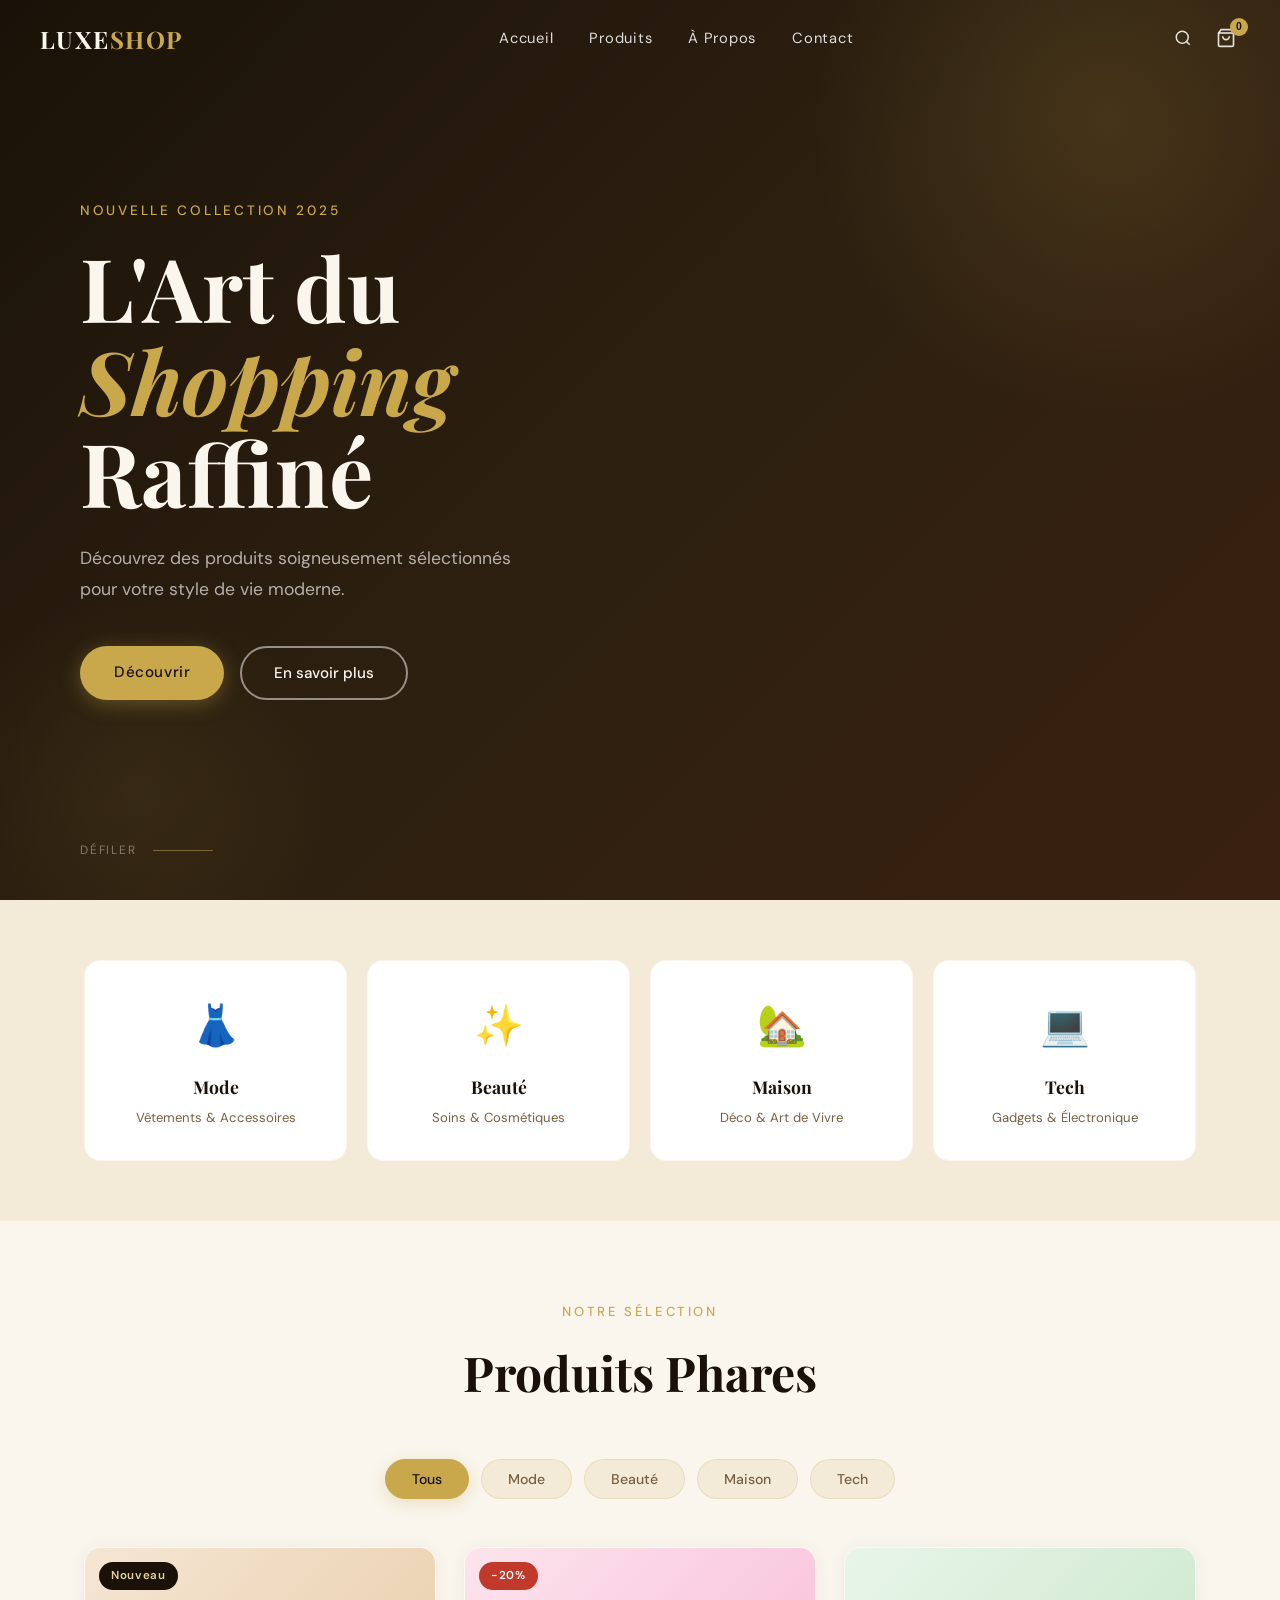
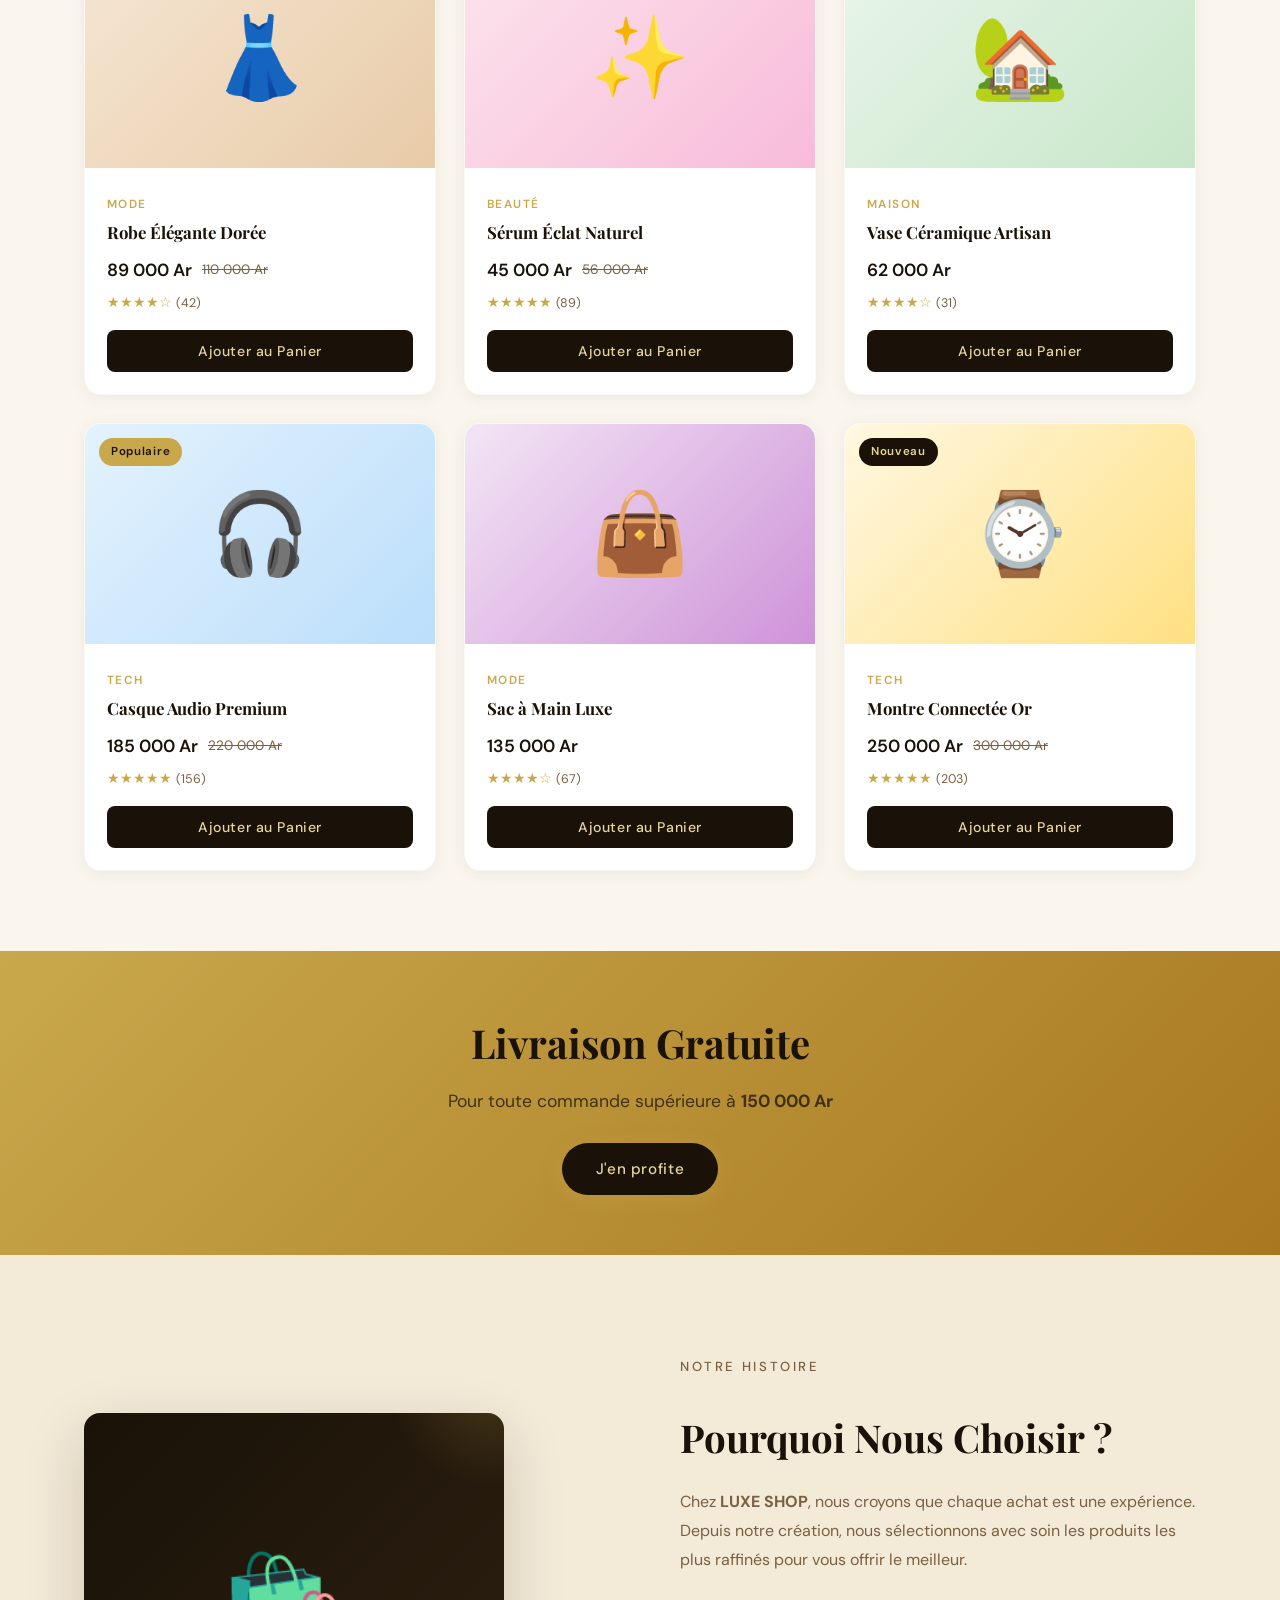
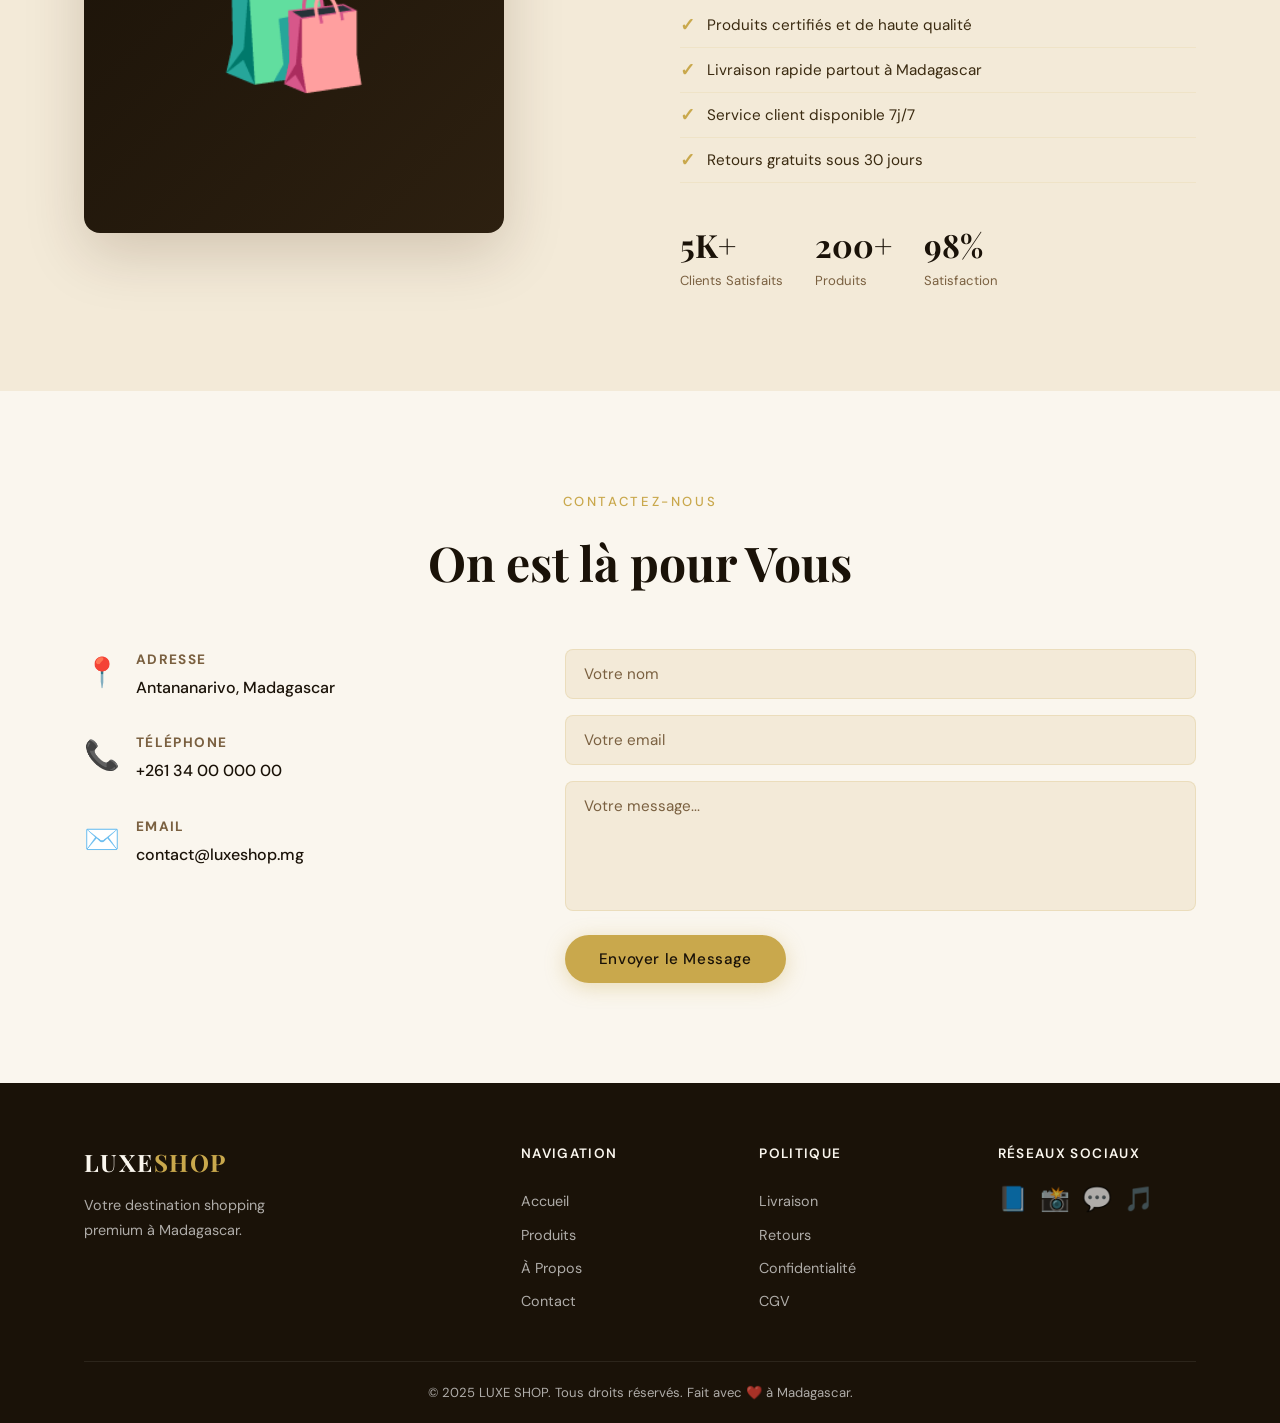
==== index.html @ cdff9675 "tsiky" ====
<!DOCTYPE html>
<html lang="fr">
<head>
  <meta charset="UTF-8" />
  <meta name="viewport" content="width=device-width, initial-scale=1.0" />
  <title>LUXE SHOP — Boutique en Ligne</title>
  <link rel="stylesheet" href="style.css" />
  <link rel="preconnect" href="https://fonts.googleapis.com" />
  <link href="https://fonts.googleapis.com/css2?family=Playfair+Display:ital,wght@0,400;0,700;1,400&family=DM+Sans:wght@300;400;500&display=swap" rel="stylesheet" />
</head>
<body>

  <!-- ===== NAVBAR ===== -->
  <header class="navbar" id="navbar">
    <div class="nav-logo">LUXE<span>SHOP</span></div>
    <nav class="nav-links">
      <a href="#accueil">Accueil</a>
      <a href="#produits">Produits</a>
      <a href="#apropos">À Propos</a>
      <a href="#contact">Contact</a>
    </nav>
    <div class="nav-actions">
      <button class="btn-search" id="searchBtn" aria-label="Recherche">
        <svg width="18" height="18" viewBox="0 0 24 24" fill="none" stroke="currentColor" stroke-width="2"><circle cx="11" cy="11" r="8"/><line x1="21" y1="21" x2="16.65" y2="16.65"/></svg>
      </button>
      <button class="btn-cart" id="cartBtn" aria-label="Panier">
        <svg width="20" height="20" viewBox="0 0 24 24" fill="none" stroke="currentColor" stroke-width="2"><path d="M6 2L3 6v14a2 2 0 002 2h14a2 2 0 002-2V6l-3-4z"/><line x1="3" y1="6" x2="21" y2="6"/><path d="M16 10a4 4 0 01-8 0"/></svg>
        <span class="cart-count" id="cartCount">0</span>
      </button>
      <button class="hamburger" id="hamburger" aria-label="Menu">
        <span></span><span></span><span></span>
      </button>
    </div>
  </header>

  <!-- Mobile Menu -->
  <div class="mobile-menu" id="mobileMenu">
    <a href="#accueil">Accueil</a>
    <a href="#produits">Produits</a>
    <a href="#apropos">À Propos</a>
    <a href="#contact">Contact</a>
  </div>

  <!-- Search Bar -->
  <div class="search-bar" id="searchBar">
    <input type="text" id="searchInput" placeholder="Rechercher un produit..." />
    <button id="searchClose">✕</button>
  </div>

  <!-- ===== HERO ===== -->
  <section class="hero" id="accueil">
    <div class="hero-bg"></div>
    <div class="hero-content">
      <p class="hero-tag">Nouvelle Collection 2025</p>
      <h1 class="hero-title">L'Art du<br/><em>Shopping</em> Raffiné</h1>
      <p class="hero-sub">Découvrez des produits soigneusement sélectionnés pour votre style de vie moderne.</p>
      <div class="hero-btns">
        <a href="#produits" class="btn-primary">Découvrir</a>
        <a href="#apropos" class="btn-ghost">En savoir plus</a>
      </div>
    </div>
    <div class="hero-scroll">
      <span>Défiler</span>
      <div class="scroll-line"></div>
    </div>
  </section>

  <!-- ===== CATEGORIES ===== -->
  <section class="categories">
    <div class="container">
      <div class="cat-grid">
        <div class="cat-card" data-filter="mode">
          <div class="cat-icon">👗</div>
          <h3>Mode</h3>
          <p>Vêtements & Accessoires</p>
        </div>
        <div class="cat-card" data-filter="beaute">
          <div class="cat-icon">✨</div>
          <h3>Beauté</h3>
          <p>Soins & Cosmétiques</p>
        </div>
        <div class="cat-card" data-filter="maison">
          <div class="cat-icon">🏡</div>
          <h3>Maison</h3>
          <p>Déco & Art de Vivre</p>
        </div>
        <div class="cat-card" data-filter="tech">
          <div class="cat-icon">💻</div>
          <h3>Tech</h3>
          <p>Gadgets & Électronique</p>
        </div>
      </div>
    </div>
  </section>

  <!-- ===== PRODUITS ===== -->
  <section class="produits" id="produits">
    <div class="container">
      <div class="section-header">
        <p class="section-tag">Notre Sélection</p>
        <h2>Produits Phares</h2>
      </div>

      <!-- Filtres -->
      <div class="filtres">
        <button class="filtre-btn active" data-filtre="tous">Tous</button>
        <button class="filtre-btn" data-filtre="mode">Mode</button>
        <button class="filtre-btn" data-filtre="beaute">Beauté</button>
        <button class="filtre-btn" data-filtre="maison">Maison</button>
        <button class="filtre-btn" data-filtre="tech">Tech</button>
      </div>

      <!-- Grille produits -->
      <div class="produits-grid" id="produitsGrid">

        <!-- Produit 1 -->
        <div class="produit-card" data-categorie="mode">
          <div class="produit-img" style="background: linear-gradient(135deg,#f5e6d3,#e8cba8)">
            <span class="produit-emoji">👗</span>
            <span class="badge">Nouveau</span>
            <div class="produit-overlay">
              <button class="btn-detail" data-id="1">Voir détails</button>
            </div>
          </div>
          <div class="produit-info">
            <span class="produit-cat">Mode</span>
            <h3>Robe Élégante Dorée</h3>
            <div class="produit-prix">
              <span class="prix-actuel">89 000 Ar</span>
              <span class="prix-ancien">110 000 Ar</span>
            </div>
            <div class="produit-stars">★★★★☆ <span>(42)</span></div>
            <button class="btn-panier" data-id="1" data-nom="Robe Élégante Dorée" data-prix="89000">Ajouter au Panier</button>
          </div>
        </div>

        <!-- Produit 2 -->
        <div class="produit-card" data-categorie="beaute">
          <div class="produit-img" style="background: linear-gradient(135deg,#fce4ec,#f8bbd9)">
            <span class="produit-emoji">✨</span>
            <span class="badge badge-promo">-20%</span>
            <div class="produit-overlay">
              <button class="btn-detail" data-id="2">Voir détails</button>
            </div>
          </div>
          <div class="produit-info">
            <span class="produit-cat">Beauté</span>
            <h3>Sérum Éclat Naturel</h3>
            <div class="produit-prix">
              <span class="prix-actuel">45 000 Ar</span>
              <span class="prix-ancien">56 000 Ar</span>
            </div>
            <div class="produit-stars">★★★★★ <span>(89)</span></div>
            <button class="btn-panier" data-id="2" data-nom="Sérum Éclat Naturel" data-prix="45000">Ajouter au Panier</button>
          </div>
        </div>

        <!-- Produit 3 -->
        <div class="produit-card" data-categorie="maison">
          <div class="produit-img" style="background: linear-gradient(135deg,#e8f5e9,#c8e6c9)">
            <span class="produit-emoji">🏡</span>
            <div class="produit-overlay">
              <button class="btn-detail" data-id="3">Voir détails</button>
            </div>
          </div>
          <div class="produit-info">
            <span class="produit-cat">Maison</span>
            <h3>Vase Céramique Artisan</h3>
            <div class="produit-prix">
              <span class="prix-actuel">62 000 Ar</span>
            </div>
            <div class="produit-stars">★★★★☆ <span>(31)</span></div>
            <button class="btn-panier" data-id="3" data-nom="Vase Céramique Artisan" data-prix="62000">Ajouter au Panier</button>
          </div>
        </div>

        <!-- Produit 4 -->
        <div class="produit-card" data-categorie="tech">
          <div class="produit-img" style="background: linear-gradient(135deg,#e3f2fd,#bbdefb)">
            <span class="produit-emoji">🎧</span>
            <span class="badge badge-hot">Populaire</span>
            <div class="produit-overlay">
              <button class="btn-detail" data-id="4">Voir détails</button>
            </div>
          </div>
          <div class="produit-info">
            <span class="produit-cat">Tech</span>
            <h3>Casque Audio Premium</h3>
            <div class="produit-prix">
              <span class="prix-actuel">185 000 Ar</span>
              <span class="prix-ancien">220 000 Ar</span>
            </div>
            <div class="produit-stars">★★★★★ <span>(156)</span></div>
            <button class="btn-panier" data-id="4" data-nom="Casque Audio Premium" data-prix="185000">Ajouter au Panier</button>
          </div>
        </div>

        <!-- Produit 5 -->
        <div class="produit-card" data-categorie="mode">
          <div class="produit-img" style="background: linear-gradient(135deg,#f3e5f5,#ce93d8)">
            <span class="produit-emoji">👜</span>
            <div class="produit-overlay">
              <button class="btn-detail" data-id="5">Voir détails</button>
            </div>
          </div>
          <div class="produit-info">
            <span class="produit-cat">Mode</span>
            <h3>Sac à Main Luxe</h3>
            <div class="produit-prix">
              <span class="prix-actuel">135 000 Ar</span>
            </div>
            <div class="produit-stars">★★★★☆ <span>(67)</span></div>
            <button class="btn-panier" data-id="5" data-nom="Sac à Main Luxe" data-prix="135000">Ajouter au Panier</button>
          </div>
        </div>

        <!-- Produit 6 -->
        <div class="produit-card" data-categorie="tech">
          <div class="produit-img" style="background: linear-gradient(135deg,#fff8e1,#ffe082)">
            <span class="produit-emoji">⌚</span>
            <span class="badge">Nouveau</span>
            <div class="produit-overlay">
              <button class="btn-detail" data-id="6">Voir détails</button>
            </div>
          </div>
          <div class="produit-info">
            <span class="produit-cat">Tech</span>
            <h3>Montre Connectée Or</h3>
            <div class="produit-prix">
              <span class="prix-actuel">250 000 Ar</span>
              <span class="prix-ancien">300 000 Ar</span>
            </div>
            <div class="produit-stars">★★★★★ <span>(203)</span></div>
            <button class="btn-panier" data-id="6" data-nom="Montre Connectée Or" data-prix="250000">Ajouter au Panier</button>
          </div>
        </div>

      </div>
    </div>
  </section>

  <!-- ===== PROMO BANNER ===== -->
  <section class="promo-banner">
    <div class="container">
      <div class="promo-content">
        <h2>Livraison Gratuite</h2>
        <p>Pour toute commande supérieure à <strong>150 000 Ar</strong></p>
        <a href="#produits" class="btn-primary">J'en profite</a>
      </div>
    </div>
  </section>

  <!-- ===== À PROPOS ===== -->
  <section class="apropos" id="apropos">
    <div class="container">
      <div class="apropos-grid">
        <div class="apropos-visuel">
          <div class="apropos-img-block">
            <span>🛍️</span>
          </div>
        </div>
        <div class="apropos-texte">
          <p class="section-tag">Notre Histoire</p>
          <h2>Pourquoi Nous Choisir ?</h2>
          <p>Chez <strong>LUXE SHOP</strong>, nous croyons que chaque achat est une expérience. Depuis notre création, nous sélectionnons avec soin les produits les plus raffinés pour vous offrir le meilleur.</p>
          <ul class="apropos-list">
            <li><span>✓</span> Produits certifiés et de haute qualité</li>
            <li><span>✓</span> Livraison rapide partout à Madagascar</li>
            <li><span>✓</span> Service client disponible 7j/7</li>
            <li><span>✓</span> Retours gratuits sous 30 jours</li>
          </ul>
          <div class="apropos-stats">
            <div class="stat"><strong>5K+</strong><span>Clients Satisfaits</span></div>
            <div class="stat"><strong>200+</strong><span>Produits</span></div>
            <div class="stat"><strong>98%</strong><span>Satisfaction</span></div>
          </div>
        </div>
      </div>
    </div>
  </section>

  <!-- ===== CONTACT ===== -->
  <section class="contact" id="contact">
    <div class="container">
      <div class="section-header">
        <p class="section-tag">Contactez-nous</p>
        <h2>On est là pour Vous</h2>
      </div>
      <div class="contact-grid">
        <div class="contact-infos">
          <div class="contact-item">
            <span>📍</span>
            <div>
              <h4>Adresse</h4>
              <p>Antananarivo, Madagascar</p>
            </div>
          </div>
          <div class="contact-item">
            <span>📞</span>
            <div>
              <h4>Téléphone</h4>
              <p>+261 34 00 000 00</p>
            </div>
          </div>
          <div class="contact-item">
            <span>✉️</span>
            <div>
              <h4>Email</h4>
              <p>contact@luxeshop.mg</p>
            </div>
          </div>
        </div>
        <form class="contact-form" id="contactForm">
          <div class="form-group">
            <input type="text" id="nomInput" placeholder="Votre nom" required />
          </div>
          <div class="form-group">
            <input type="email" id="emailInput" placeholder="Votre email" required />
          </div>
          <div class="form-group">
            <textarea id="msgInput" placeholder="Votre message..." rows="5" required></textarea>
          </div>
          <button type="submit" class="btn-primary">Envoyer le Message</button>
          <p class="form-success" id="formSuccess">✓ Message envoyé avec succès !</p>
        </form>
      </div>
    </div>
  </section>

  <!-- ===== FOOTER ===== -->
  <footer class="footer">
    <div class="container">
      <div class="footer-top">
        <div class="footer-brand">
          <div class="nav-logo">LUXE<span>SHOP</span></div>
          <p>Votre destination shopping premium à Madagascar.</p>
        </div>
        <div class="footer-links">
          <h4>Navigation</h4>
          <a href="#accueil">Accueil</a>
          <a href="#produits">Produits</a>
          <a href="#apropos">À Propos</a>
          <a href="#contact">Contact</a>
        </div>
        <div class="footer-links">
          <h4>Politique</h4>
          <a href="#">Livraison</a>
          <a href="#">Retours</a>
          <a href="#">Confidentialité</a>
          <a href="#">CGV</a>
        </div>
        <div class="footer-social">
          <h4>Réseaux Sociaux</h4>
          <div class="social-icons">
            <a href="#" aria-label="Facebook">📘</a>
            <a href="#" aria-label="Instagram">📸</a>
            <a href="#" aria-label="WhatsApp">💬</a>
            <a href="#" aria-label="TikTok">🎵</a>
          </div>
        </div>
      </div>
      <div class="footer-bottom">
        <p>© 2025 LUXE SHOP. Tous droits réservés. Fait avec ❤️ à Madagascar.</p>
      </div>
    </div>
  </footer>

  <!-- ===== PANIER MODAL ===== -->
  <div class="cart-modal" id="cartModal">
    <div class="cart-panel">
      <div class="cart-header">
        <h3>Mon Panier</h3>
        <button id="cartClose">✕</button>
      </div>
      <div class="cart-body" id="cartBody">
        <p class="cart-vide">Votre panier est vide.</p>
      </div>
      <div class="cart-footer">
        <div class="cart-total">
          <span>Total :</span>
          <strong id="cartTotal">0 Ar</strong>
        </div>
        <button class="btn-primary w100" id="checkoutBtn">Commander</button>
      </div>
    </div>
  </div>

  <!-- ===== NOTIFICATION TOAST ===== -->
  <div class="toast" id="toast"></div>

  <script src="script.js"></script>
</body>
</html>
---- style.css ----
/* ===========================
   LUXE SHOP — style.css
   =========================== */

/* ----- Variables & Reset ----- */
:root {
  --gold: #c9a84c;
  --gold-light: #e8d49a;
  --dark: #1a1208;
  --dark2: #2d2010;
  --mid: #5c3d1e;
  --cream: #faf6ee;
  --cream2: #f3ead8;
  --white: #ffffff;
  --text: #3a2a10;
  --text-light: #7a6040;
  --radius: 16px;
  --radius-sm: 8px;
  --shadow: 0 8px 40px rgba(60,30,0,0.12);
  --shadow-lg: 0 20px 60px rgba(60,30,0,0.18);
  --transition: 0.3s cubic-bezier(.4,0,.2,1);
  --font-display: 'Playfair Display', Georgia, serif;
  --font-body: 'DM Sans', sans-serif;
}

*, *::before, *::after { box-sizing: border-box; margin: 0; padding: 0; }

html { scroll-behavior: smooth; }

body {
  font-family: var(--font-body);
  background: var(--cream);
  color: var(--text);
  overflow-x: hidden;
  line-height: 1.6;
}

img { max-width: 100%; display: block; }
a { text-decoration: none; color: inherit; }
ul { list-style: none; }

.container {
  max-width: 1160px;
  margin: 0 auto;
  padding: 0 24px;
}

/* ----- Buttons ----- */
.btn-primary {
  display: inline-block;
  background: var(--gold);
  color: var(--dark);
  font-family: var(--font-body);
  font-weight: 500;
  font-size: 0.95rem;
  letter-spacing: 0.04em;
  padding: 14px 34px;
  border-radius: 50px;
  border: none;
  cursor: pointer;
  transition: var(--transition);
  box-shadow: 0 4px 20px rgba(201,168,76,0.35);
}
.btn-primary:hover {
  background: var(--dark);
  color: var(--gold-light);
  transform: translateY(-2px);
  box-shadow: 0 8px 30px rgba(30,15,0,0.22);
}
.btn-ghost {
  display: inline-block;
  background: transparent;
  color: var(--cream);
  font-family: var(--font-body);
  font-weight: 500;
  font-size: 0.95rem;
  padding: 13px 32px;
  border-radius: 50px;
  border: 2px solid rgba(255,255,255,0.5);
  cursor: pointer;
  transition: var(--transition);
}
.btn-ghost:hover {
  background: rgba(255,255,255,0.1);
  border-color: var(--gold-light);
  color: var(--gold-light);
}
.w100 { width: 100%; }

/* ----- Navbar ----- */
.navbar {
  position: fixed;
  top: 0; left: 0; right: 0;
  z-index: 1000;
  display: flex;
  align-items: center;
  justify-content: space-between;
  padding: 20px 40px;
  background: transparent;
  transition: var(--transition);
}
.navbar.scrolled {
  background: rgba(26,18,8,0.96);
  backdrop-filter: blur(16px);
  padding: 14px 40px;
  box-shadow: 0 2px 30px rgba(0,0,0,0.3);
}
.nav-logo {
  font-family: var(--font-display);
  font-weight: 700;
  font-size: 1.5rem;
  color: var(--cream);
  letter-spacing: 0.06em;
}
.nav-logo span { color: var(--gold); }
.nav-links {
  display: flex;
  gap: 36px;
}
.nav-links a {
  color: rgba(255,255,255,0.85);
  font-size: 0.92rem;
  letter-spacing: 0.05em;
  font-weight: 400;
  transition: var(--transition);
  position: relative;
}
.nav-links a::after {
  content: '';
  position: absolute;
  bottom: -4px; left: 0;
  width: 0; height: 1.5px;
  background: var(--gold);
  transition: var(--transition);
}
.nav-links a:hover { color: var(--gold-light); }
.nav-links a:hover::after { width: 100%; }

.nav-actions {
  display: flex;
  align-items: center;
  gap: 16px;
}
.btn-search, .btn-cart {
  background: none;
  border: none;
  color: rgba(255,255,255,0.85);
  cursor: pointer;
  transition: var(--transition);
  position: relative;
  padding: 4px;
}
.btn-search:hover, .btn-cart:hover { color: var(--gold-light); }
.cart-count {
  position: absolute;
  top: -6px; right: -8px;
  background: var(--gold);
  color: var(--dark);
  font-size: 0.65rem;
  font-weight: 700;
  width: 18px; height: 18px;
  border-radius: 50%;
  display: flex;
  align-items: center;
  justify-content: center;
}
.hamburger {
  display: none;
  flex-direction: column;
  gap: 5px;
  background: none;
  border: none;
  cursor: pointer;
  padding: 4px;
}
.hamburger span {
  display: block;
  width: 24px; height: 2px;
  background: var(--cream);
  border-radius: 2px;
  transition: var(--transition);
}

/* Mobile Menu */
.mobile-menu {
  display: none;
  position: fixed;
  top: 0; left: 0; right: 0; bottom: 0;
  background: var(--dark);
  z-index: 999;
  flex-direction: column;
  align-items: center;
  justify-content: center;
  gap: 32px;
}
.mobile-menu.open { display: flex; }
.mobile-menu a {
  color: var(--cream);
  font-family: var(--font-display);
  font-size: 2rem;
  font-style: italic;
  transition: var(--transition);
}
.mobile-menu a:hover { color: var(--gold); }

/* Search Bar */
.search-bar {
  position: fixed;
  top: 0; left: 0; right: 0;
  z-index: 1100;
  background: var(--dark);
  padding: 20px 40px;
  display: none;
  align-items: center;
  gap: 16px;
  box-shadow: var(--shadow-lg);
}
.search-bar.open { display: flex; }
.search-bar input {
  flex: 1;
  background: rgba(255,255,255,0.08);
  border: 1px solid rgba(201,168,76,0.3);
  color: var(--cream);
  font-family: var(--font-body);
  font-size: 1.1rem;
  padding: 12px 20px;
  border-radius: 50px;
  outline: none;
}
.search-bar input::placeholder { color: rgba(255,255,255,0.4); }
.search-bar button {
  background: none;
  border: none;
  color: rgba(255,255,255,0.6);
  font-size: 1.2rem;
  cursor: pointer;
  transition: var(--transition);
}
.search-bar button:hover { color: var(--gold); }

/* ----- Hero ----- */
.hero {
  position: relative;
  min-height: 100vh;
  display: flex;
  align-items: center;
  overflow: hidden;
}
.hero-bg {
  position: absolute;
  inset: 0;
  background:
    linear-gradient(135deg, var(--dark) 0%, var(--dark2) 50%, #3a2010 100%);
}
.hero-bg::before {
  content: '';
  position: absolute;
  top: -20%; right: -10%;
  width: 600px; height: 600px;
  background: radial-gradient(circle, rgba(201,168,76,0.15) 0%, transparent 70%);
  border-radius: 50%;
}
.hero-bg::after {
  content: '';
  position: absolute;
  bottom: -10%; left: -5%;
  width: 400px; height: 400px;
  background: radial-gradient(circle, rgba(201,168,76,0.08) 0%, transparent 70%);
  border-radius: 50%;
}
.hero-content {
  position: relative;
  z-index: 2;
  max-width: 680px;
  padding: 0 40px 0 80px;
  animation: fadeUp 0.9s ease both;
}
.hero-tag {
  color: var(--gold);
  font-size: 0.85rem;
  font-weight: 500;
  letter-spacing: 0.2em;
  text-transform: uppercase;
  margin-bottom: 20px;
}
.hero-title {
  font-family: var(--font-display);
  font-size: clamp(3rem, 7vw, 5.5rem);
  line-height: 1.05;
  color: var(--cream);
  margin-bottom: 24px;
}
.hero-title em {
  color: var(--gold);
  font-style: italic;
}
.hero-sub {
  color: rgba(255,255,255,0.65);
  font-size: 1.1rem;
  max-width: 460px;
  margin-bottom: 40px;
  line-height: 1.8;
}
.hero-btns { display: flex; gap: 16px; flex-wrap: wrap; }
.hero-scroll {
  position: absolute;
  bottom: 40px; left: 80px;
  z-index: 2;
  display: flex;
  align-items: center;
  gap: 16px;
  color: rgba(255,255,255,0.4);
  font-size: 0.75rem;
  letter-spacing: 0.15em;
  text-transform: uppercase;
}
.scroll-line {
  width: 60px; height: 1px;
  background: var(--gold);
  opacity: 0.5;
}

/* ----- Categories ----- */
.categories {
  padding: 60px 0;
  background: var(--cream2);
}
.cat-grid {
  display: grid;
  grid-template-columns: repeat(4, 1fr);
  gap: 20px;
}
.cat-card {
  background: var(--white);
  border-radius: var(--radius);
  padding: 32px 24px;
  text-align: center;
  cursor: pointer;
  transition: var(--transition);
  border: 1px solid rgba(201,168,76,0.1);
}
.cat-card:hover {
  transform: translateY(-6px);
  box-shadow: var(--shadow);
  border-color: var(--gold);
}
.cat-icon {
  font-size: 2.5rem;
  margin-bottom: 16px;
}
.cat-card h3 {
  font-family: var(--font-display);
  font-size: 1.1rem;
  color: var(--dark);
  margin-bottom: 6px;
}
.cat-card p {
  font-size: 0.82rem;
  color: var(--text-light);
}

/* ----- Section Header ----- */
.section-header {
  text-align: center;
  margin-bottom: 48px;
}
.section-tag {
  color: var(--gold);
  font-size: 0.82rem;
  font-weight: 500;
  letter-spacing: 0.2em;
  text-transform: uppercase;
  margin-bottom: 12px;
}
.section-header h2 {
  font-family: var(--font-display);
  font-size: clamp(2rem, 4vw, 3rem);
  color: var(--dark);
}

/* ----- Produits ----- */
.produits {
  padding: 80px 0;
}
.filtres {
  display: flex;
  gap: 12px;
  flex-wrap: wrap;
  justify-content: center;
  margin-bottom: 48px;
}
.filtre-btn {
  background: var(--cream2);
  border: 1.5px solid rgba(201,168,76,0.2);
  color: var(--text-light);
  font-family: var(--font-body);
  font-size: 0.88rem;
  font-weight: 500;
  padding: 10px 26px;
  border-radius: 50px;
  cursor: pointer;
  transition: var(--transition);
}
.filtre-btn:hover, .filtre-btn.active {
  background: var(--gold);
  color: var(--dark);
  border-color: var(--gold);
  box-shadow: 0 4px 16px rgba(201,168,76,0.3);
}

.produits-grid {
  display: grid;
  grid-template-columns: repeat(3, 1fr);
  gap: 28px;
}

.produit-card {
  background: var(--white);
  border-radius: var(--radius);
  overflow: hidden;
  box-shadow: 0 2px 16px rgba(60,30,0,0.07);
  transition: var(--transition);
  border: 1px solid rgba(201,168,76,0.08);
}
.produit-card:hover {
  transform: translateY(-8px);
  box-shadow: var(--shadow-lg);
}
.produit-card.hidden { display: none; }

.produit-img {
  position: relative;
  height: 220px;
  display: flex;
  align-items: center;
  justify-content: center;
  overflow: hidden;
}
.produit-emoji {
  font-size: 5rem;
  transition: var(--transition);
}
.produit-card:hover .produit-emoji { transform: scale(1.1); }

.badge {
  position: absolute;
  top: 14px; left: 14px;
  background: var(--dark);
  color: var(--gold-light);
  font-size: 0.72rem;
  font-weight: 600;
  letter-spacing: 0.06em;
  padding: 5px 12px;
  border-radius: 50px;
}
.badge-promo { background: #c0392b; color: #fff; }
.badge-hot { background: var(--gold); color: var(--dark); }

.produit-overlay {
  position: absolute;
  inset: 0;
  background: rgba(26,18,8,0.55);
  display: flex;
  align-items: center;
  justify-content: center;
  opacity: 0;
  transition: var(--transition);
}
.produit-card:hover .produit-overlay { opacity: 1; }
.btn-detail {
  background: var(--cream);
  color: var(--dark);
  border: none;
  font-family: var(--font-body);
  font-size: 0.85rem;
  font-weight: 500;
  padding: 10px 24px;
  border-radius: 50px;
  cursor: pointer;
  transition: var(--transition);
  transform: translateY(10px);
}
.produit-card:hover .btn-detail { transform: translateY(0); }
.btn-detail:hover { background: var(--gold); }

.produit-info {
  padding: 22px;
}
.produit-cat {
  display: inline-block;
  font-size: 0.74rem;
  font-weight: 600;
  color: var(--gold);
  letter-spacing: 0.12em;
  text-transform: uppercase;
  margin-bottom: 8px;
}
.produit-info h3 {
  font-family: var(--font-display);
  font-size: 1.05rem;
  color: var(--dark);
  margin-bottom: 12px;
  line-height: 1.3;
}
.produit-prix {
  display: flex;
  align-items: center;
  gap: 10px;
  margin-bottom: 8px;
}
.prix-actuel {
  font-size: 1.1rem;
  font-weight: 600;
  color: var(--dark);
}
.prix-ancien {
  font-size: 0.85rem;
  color: var(--text-light);
  text-decoration: line-through;
}
.produit-stars {
  font-size: 0.85rem;
  color: var(--gold);
  margin-bottom: 16px;
}
.produit-stars span { color: var(--text-light); font-size: 0.78rem; }
.btn-panier {
  width: 100%;
  background: var(--dark);
  color: var(--gold-light);
  border: none;
  font-family: var(--font-body);
  font-size: 0.88rem;
  font-weight: 500;
  padding: 12px;
  border-radius: var(--radius-sm);
  cursor: pointer;
  transition: var(--transition);
  letter-spacing: 0.04em;
}
.btn-panier:hover {
  background: var(--gold);
  color: var(--dark);
  transform: none;
}

/* ----- Promo Banner ----- */
.promo-banner {
  background: linear-gradient(135deg, var(--gold) 0%, #a87820 100%);
  padding: 60px 0;
}
.promo-content {
  text-align: center;
}
.promo-content h2 {
  font-family: var(--font-display);
  font-size: 2.5rem;
  color: var(--dark);
  margin-bottom: 12px;
}
.promo-content p {
  font-size: 1.1rem;
  color: rgba(26,18,8,0.75);
  margin-bottom: 28px;
}
.promo-content .btn-primary {
  background: var(--dark);
  color: var(--gold-light);
}
.promo-content .btn-primary:hover {
  background: var(--white);
  color: var(--dark);
}

/* ----- À Propos ----- */
.apropos {
  padding: 100px 0;
  background: var(--cream2);
}
.apropos-grid {
  display: grid;
  grid-template-columns: 1fr 1fr;
  gap: 80px;
  align-items: center;
}
.apropos-img-block {
  width: 100%;
  aspect-ratio: 1;
  max-width: 420px;
  background: linear-gradient(135deg, var(--dark) 0%, var(--dark2) 100%);
  border-radius: var(--radius);
  display: flex;
  align-items: center;
  justify-content: center;
  font-size: 8rem;
  box-shadow: var(--shadow-lg);
  position: relative;
  overflow: hidden;
}
.apropos-img-block::before {
  content: '';
  position: absolute;
  top: -30%; right: -20%;
  width: 200px; height: 200px;
  background: radial-gradient(circle, rgba(201,168,76,0.2) 0%, transparent 70%);
  border-radius: 50%;
}
.apropos-texte h2 {
  font-family: var(--font-display);
  font-size: 2.4rem;
  color: var(--dark);
  margin-bottom: 20px;
}
.apropos-texte > p {
  color: var(--text-light);
  line-height: 1.8;
  margin-bottom: 28px;
}
.apropos-list {
  margin-bottom: 36px;
}
.apropos-list li {
  display: flex;
  align-items: center;
  gap: 12px;
  color: var(--text);
  padding: 8px 0;
  font-size: 0.95rem;
  border-bottom: 1px solid rgba(201,168,76,0.12);
}
.apropos-list li span {
  color: var(--gold);
  font-weight: 700;
  font-size: 1.1rem;
}
.apropos-stats {
  display: flex;
  gap: 32px;
}
.stat {
  display: flex;
  flex-direction: column;
}
.stat strong {
  font-family: var(--font-display);
  font-size: 2rem;
  color: var(--dark);
}
.stat span {
  font-size: 0.82rem;
  color: var(--text-light);
}

/* ----- Contact ----- */
.contact {
  padding: 100px 0;
  background: var(--cream);
}
.contact-grid {
  display: grid;
  grid-template-columns: 1fr 1.5fr;
  gap: 60px;
  align-items: start;
}
.contact-item {
  display: flex;
  gap: 16px;
  align-items: flex-start;
  margin-bottom: 32px;
}
.contact-item > span { font-size: 1.8rem; }
.contact-item h4 {
  font-size: 0.85rem;
  color: var(--text-light);
  text-transform: uppercase;
  letter-spacing: 0.1em;
  margin-bottom: 4px;
}
.contact-item p {
  font-size: 1rem;
  color: var(--dark);
  font-weight: 500;
}
.contact-form .form-group { margin-bottom: 16px; }
.contact-form input,
.contact-form textarea {
  width: 100%;
  background: var(--cream2);
  border: 1.5px solid rgba(201,168,76,0.2);
  border-radius: var(--radius-sm);
  font-family: var(--font-body);
  font-size: 0.95rem;
  color: var(--text);
  padding: 14px 18px;
  outline: none;
  transition: var(--transition);
  resize: none;
}
.contact-form input:focus,
.contact-form textarea:focus {
  border-color: var(--gold);
  background: var(--white);
  box-shadow: 0 0 0 3px rgba(201,168,76,0.12);
}
.contact-form input::placeholder,
.contact-form textarea::placeholder { color: var(--text-light); }
.form-success {
  color: #2e7d32;
  font-size: 0.9rem;
  margin-top: 12px;
  display: none;
}
.form-success.show { display: block; }

/* ----- Footer ----- */
.footer {
  background: var(--dark);
  color: rgba(255,255,255,0.65);
  padding: 60px 0 0;
}
.footer-top {
  display: grid;
  grid-template-columns: 2fr 1fr 1fr 1fr;
  gap: 40px;
  padding-bottom: 48px;
  border-bottom: 1px solid rgba(255,255,255,0.08);
}
.footer-brand p {
  font-size: 0.9rem;
  margin-top: 12px;
  max-width: 240px;
  line-height: 1.7;
}
.footer-links h4, .footer-social h4 {
  color: var(--cream);
  font-size: 0.85rem;
  font-weight: 600;
  letter-spacing: 0.1em;
  text-transform: uppercase;
  margin-bottom: 16px;
}
.footer-links {
  display: flex;
  flex-direction: column;
  gap: 10px;
}
.footer-links a {
  font-size: 0.9rem;
  transition: var(--transition);
}
.footer-links a:hover { color: var(--gold-light); }
.social-icons {
  display: flex;
  gap: 12px;
  font-size: 1.5rem;
}
.social-icons a { transition: var(--transition); }
.social-icons a:hover { transform: translateY(-3px); }
.footer-bottom {
  padding: 20px 0;
  text-align: center;
  font-size: 0.82rem;
}

/* ----- Cart Modal ----- */
.cart-modal {
  position: fixed;
  inset: 0;
  z-index: 2000;
  background: rgba(0,0,0,0.5);
  display: none;
  justify-content: flex-end;
  backdrop-filter: blur(4px);
}
.cart-modal.open { display: flex; }
.cart-panel {
  background: var(--white);
  width: 400px;
  max-width: 100%;
  height: 100%;
  display: flex;
  flex-direction: column;
  animation: slideIn 0.35s ease;
}
.cart-header {
  display: flex;
  align-items: center;
  justify-content: space-between;
  padding: 24px;
  border-bottom: 1px solid rgba(201,168,76,0.15);
}
.cart-header h3 {
  font-family: var(--font-display);
  font-size: 1.4rem;
  color: var(--dark);
}
.cart-header button {
  background: none;
  border: none;
  font-size: 1.2rem;
  cursor: pointer;
  color: var(--text-light);
  transition: var(--transition);
}
.cart-header button:hover { color: var(--dark); }
.cart-body {
  flex: 1;
  overflow-y: auto;
  padding: 24px;
}
.cart-vide {
  text-align: center;
  color: var(--text-light);
  padding: 40px 0;
  font-size: 1rem;
}
.cart-item {
  display: flex;
  align-items: center;
  gap: 16px;
  padding: 16px 0;
  border-bottom: 1px solid var(--cream2);
}
.cart-item-emoji { font-size: 2rem; }
.cart-item-info { flex: 1; }
.cart-item-info h4 { font-size: 0.9rem; color: var(--dark); margin-bottom: 4px; }
.cart-item-info p { font-size: 0.85rem; color: var(--gold); font-weight: 600; }
.cart-item-qty {
  display: flex;
  align-items: center;
  gap: 8px;
}
.cart-item-qty button {
  width: 28px; height: 28px;
  border: 1.5px solid var(--cream2);
  border-radius: 50%;
  background: none;
  cursor: pointer;
  font-size: 1rem;
  color: var(--text);
  display: flex;
  align-items: center;
  justify-content: center;
  transition: var(--transition);
}
.cart-item-qty button:hover { background: var(--gold); border-color: var(--gold); color: var(--dark); }
.cart-item-qty span { font-weight: 600; font-size: 0.9rem; }
.cart-footer {
  padding: 24px;
  border-top: 1px solid rgba(201,168,76,0.15);
}
.cart-total {
  display: flex;
  justify-content: space-between;
  align-items: center;
  margin-bottom: 20px;
  font-size: 1rem;
  color: var(--text-light);
}
.cart-total strong {
  font-size: 1.3rem;
  color: var(--dark);
  font-family: var(--font-display);
}

/* ----- Toast ----- */
.toast {
  position: fixed;
  bottom: 32px; right: 32px;
  z-index: 3000;
  background: var(--dark);
  color: var(--gold-light);
  font-size: 0.9rem;
  padding: 14px 24px;
  border-radius: 50px;
  box-shadow: var(--shadow-lg);
  transform: translateY(80px);
  opacity: 0;
  transition: var(--transition);
  pointer-events: none;
  border-left: 3px solid var(--gold);
}
.toast.show {
  transform: translateY(0);
  opacity: 1;
}

/* ----- Animations ----- */
@keyframes fadeUp {
  from { opacity: 0; transform: translateY(30px); }
  to   { opacity: 1; transform: translateY(0); }
}
@keyframes slideIn {
  from { transform: translateX(100%); }
  to   { transform: translateX(0); }
}

.fade-up {
  opacity: 0;
  transform: translateY(28px);
  transition: opacity 0.6s ease, transform 0.6s ease;
}
.fade-up.visible {
  opacity: 1;
  transform: translateY(0);
}

/* ----- Responsive ----- */
@media (max-width: 1024px) {
  .produits-grid { grid-template-columns: repeat(2, 1fr); }
  .cat-grid { grid-template-columns: repeat(2, 1fr); }
  .footer-top { grid-template-columns: 1fr 1fr; }
  .apropos-grid { gap: 40px; }
}

@media (max-width: 768px) {
  .nav-links { display: none; }
  .hamburger { display: flex; }
  .hero-content { padding: 0 24px; }
  .hero-scroll { left: 24px; }
  .apropos-grid { grid-template-columns: 1fr; }
  .contact-grid { grid-template-columns: 1fr; }
  .produits-grid { grid-template-columns: 1fr; }
  .apropos-visuel { display: none; }
  .navbar { padding: 16px 24px; }
  .navbar.scrolled { padding: 12px 24px; }
  .footer-top { grid-template-columns: 1fr; gap: 28px; }
  .cart-panel { width: 100%; }
  .apropos-stats { flex-wrap: wrap; gap: 20px; }
}

@media (max-width: 480px) {
  .cat-grid { grid-template-columns: repeat(2, 1fr); }
  .hero-btns { flex-direction: column; }
  .hero-title { font-size: 2.8rem; }
}
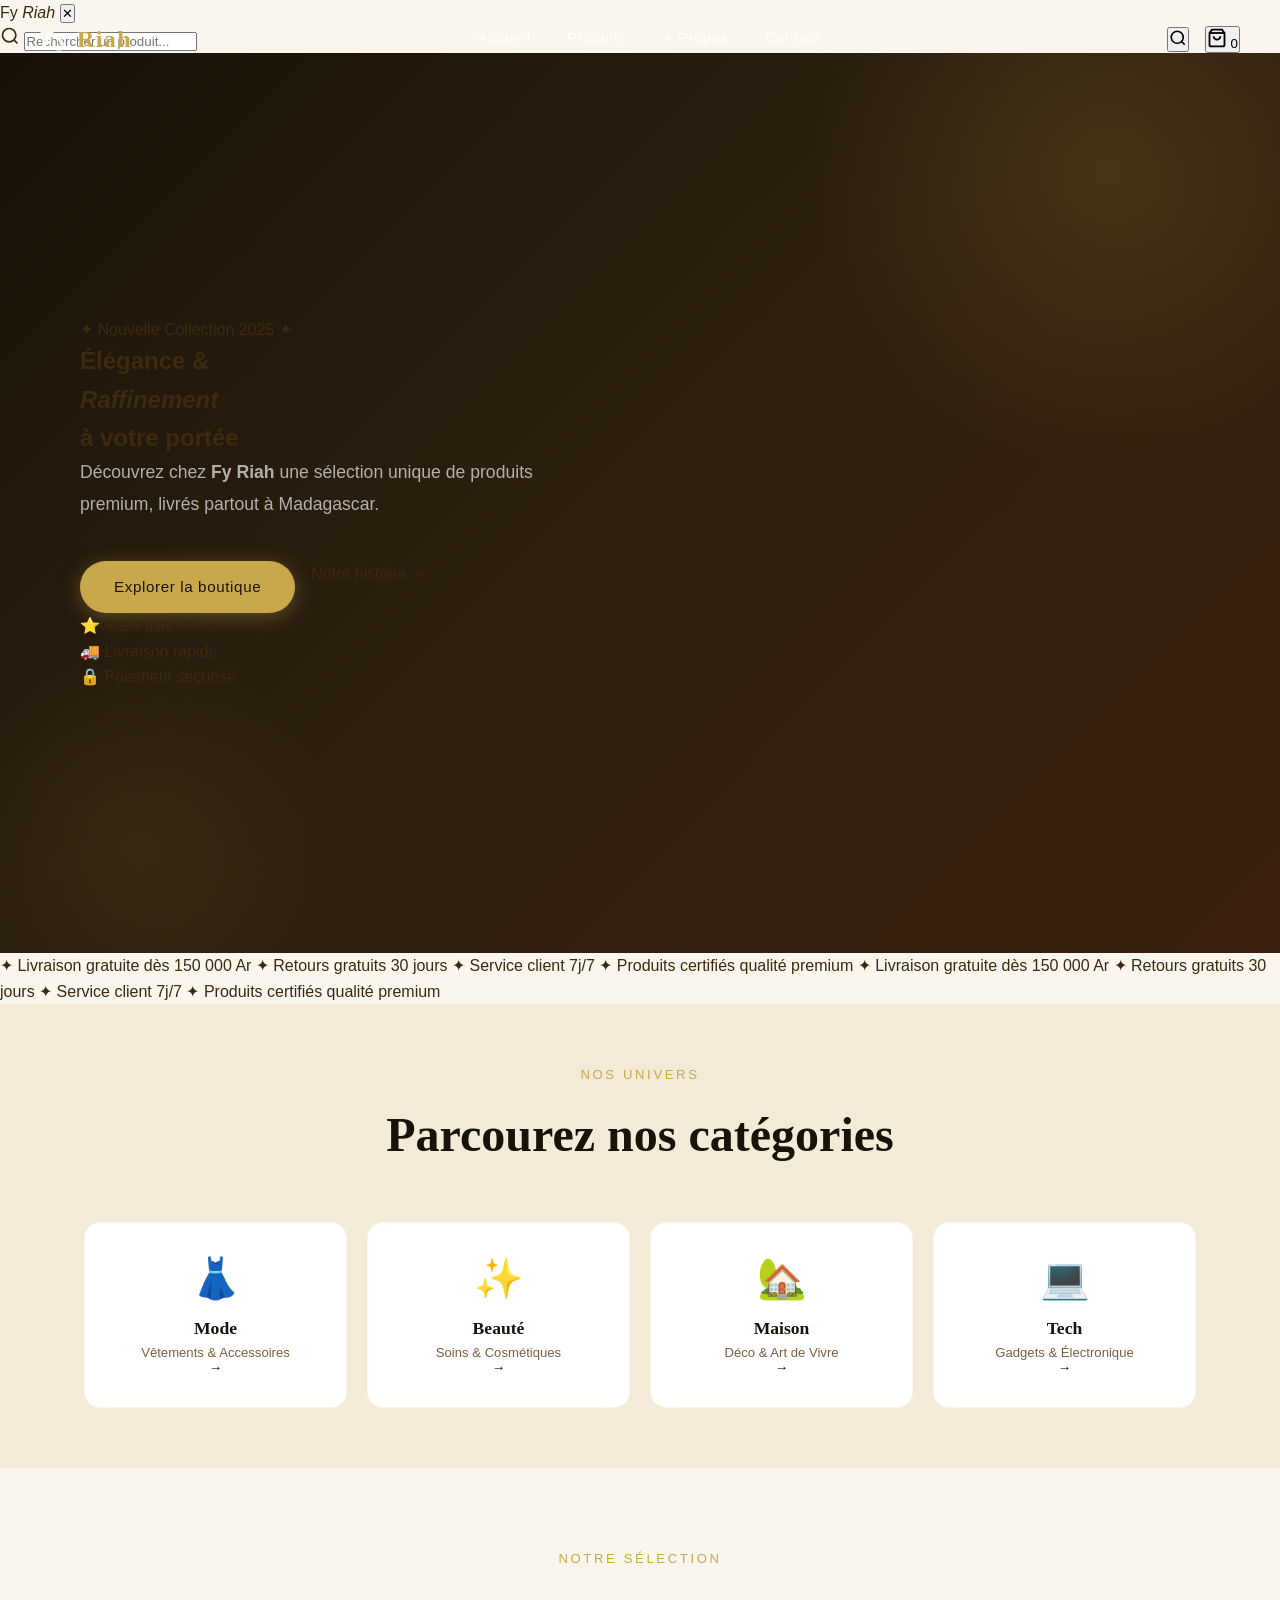
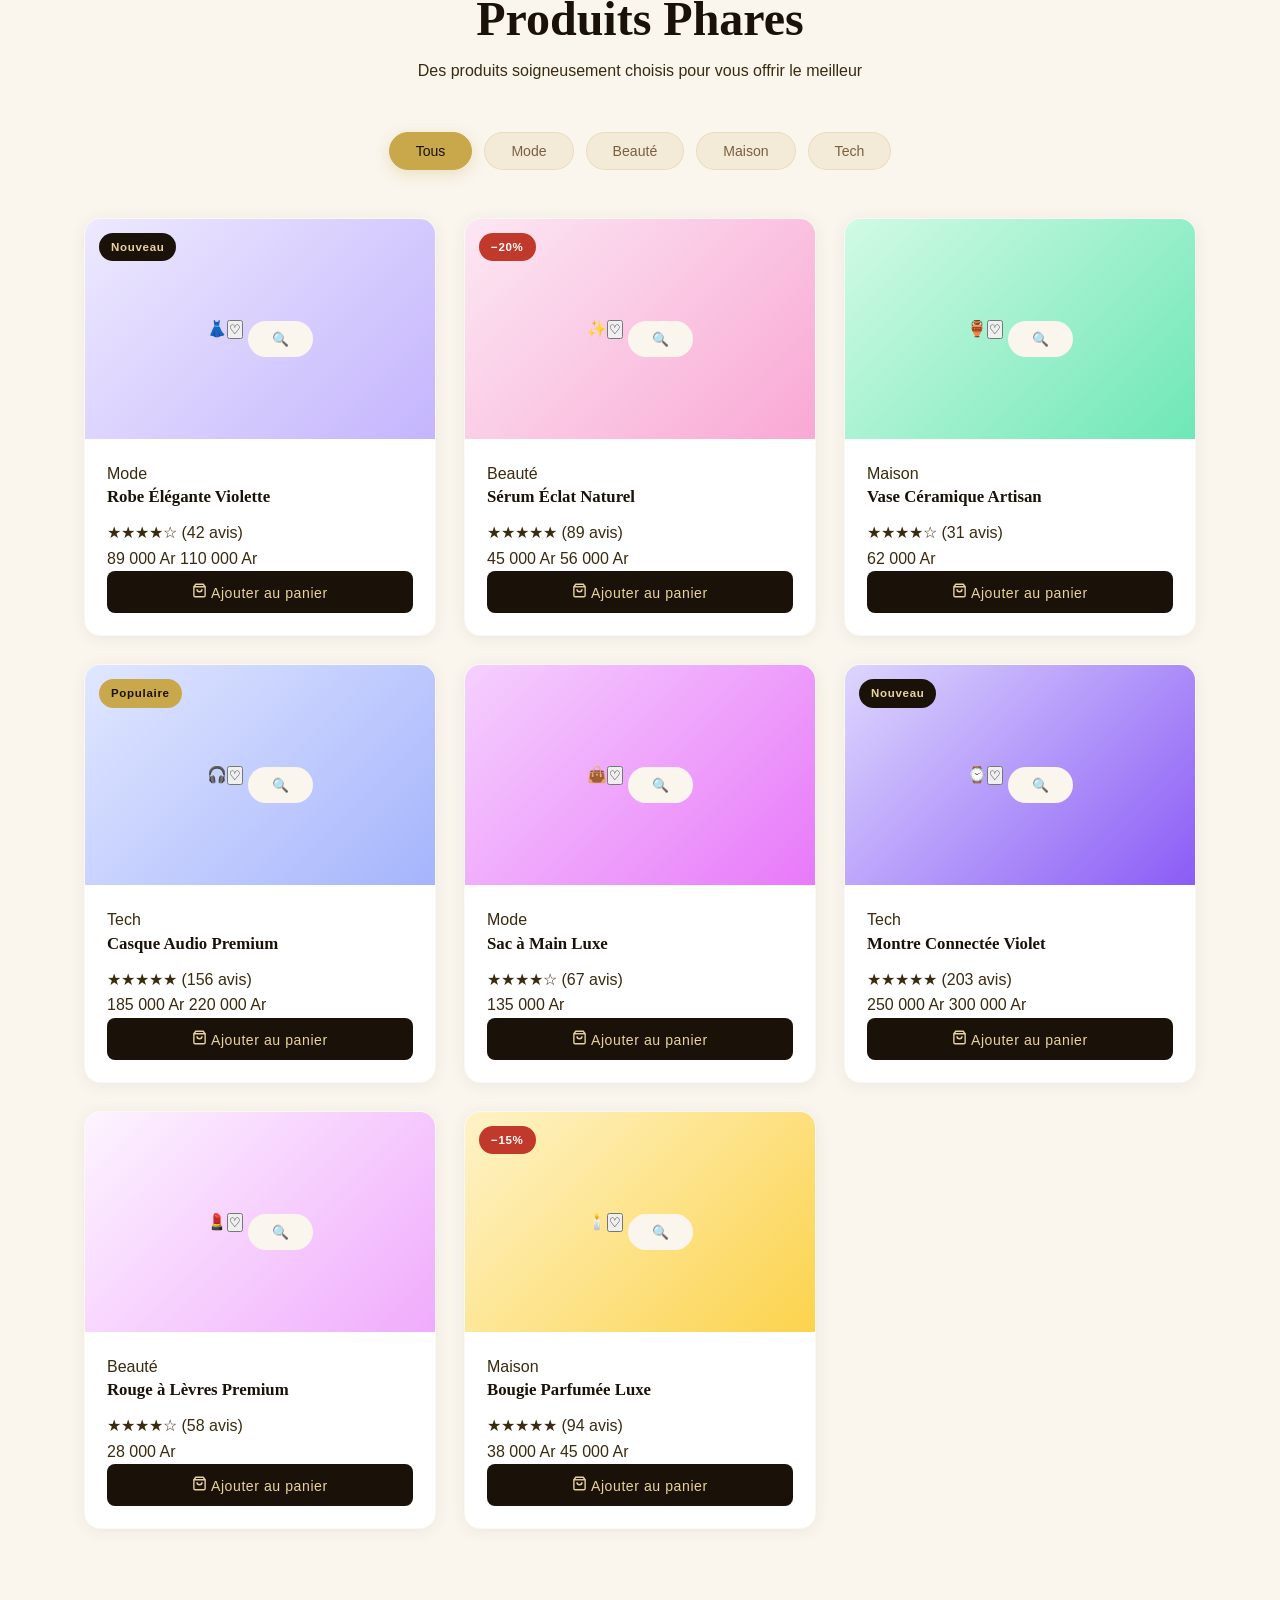
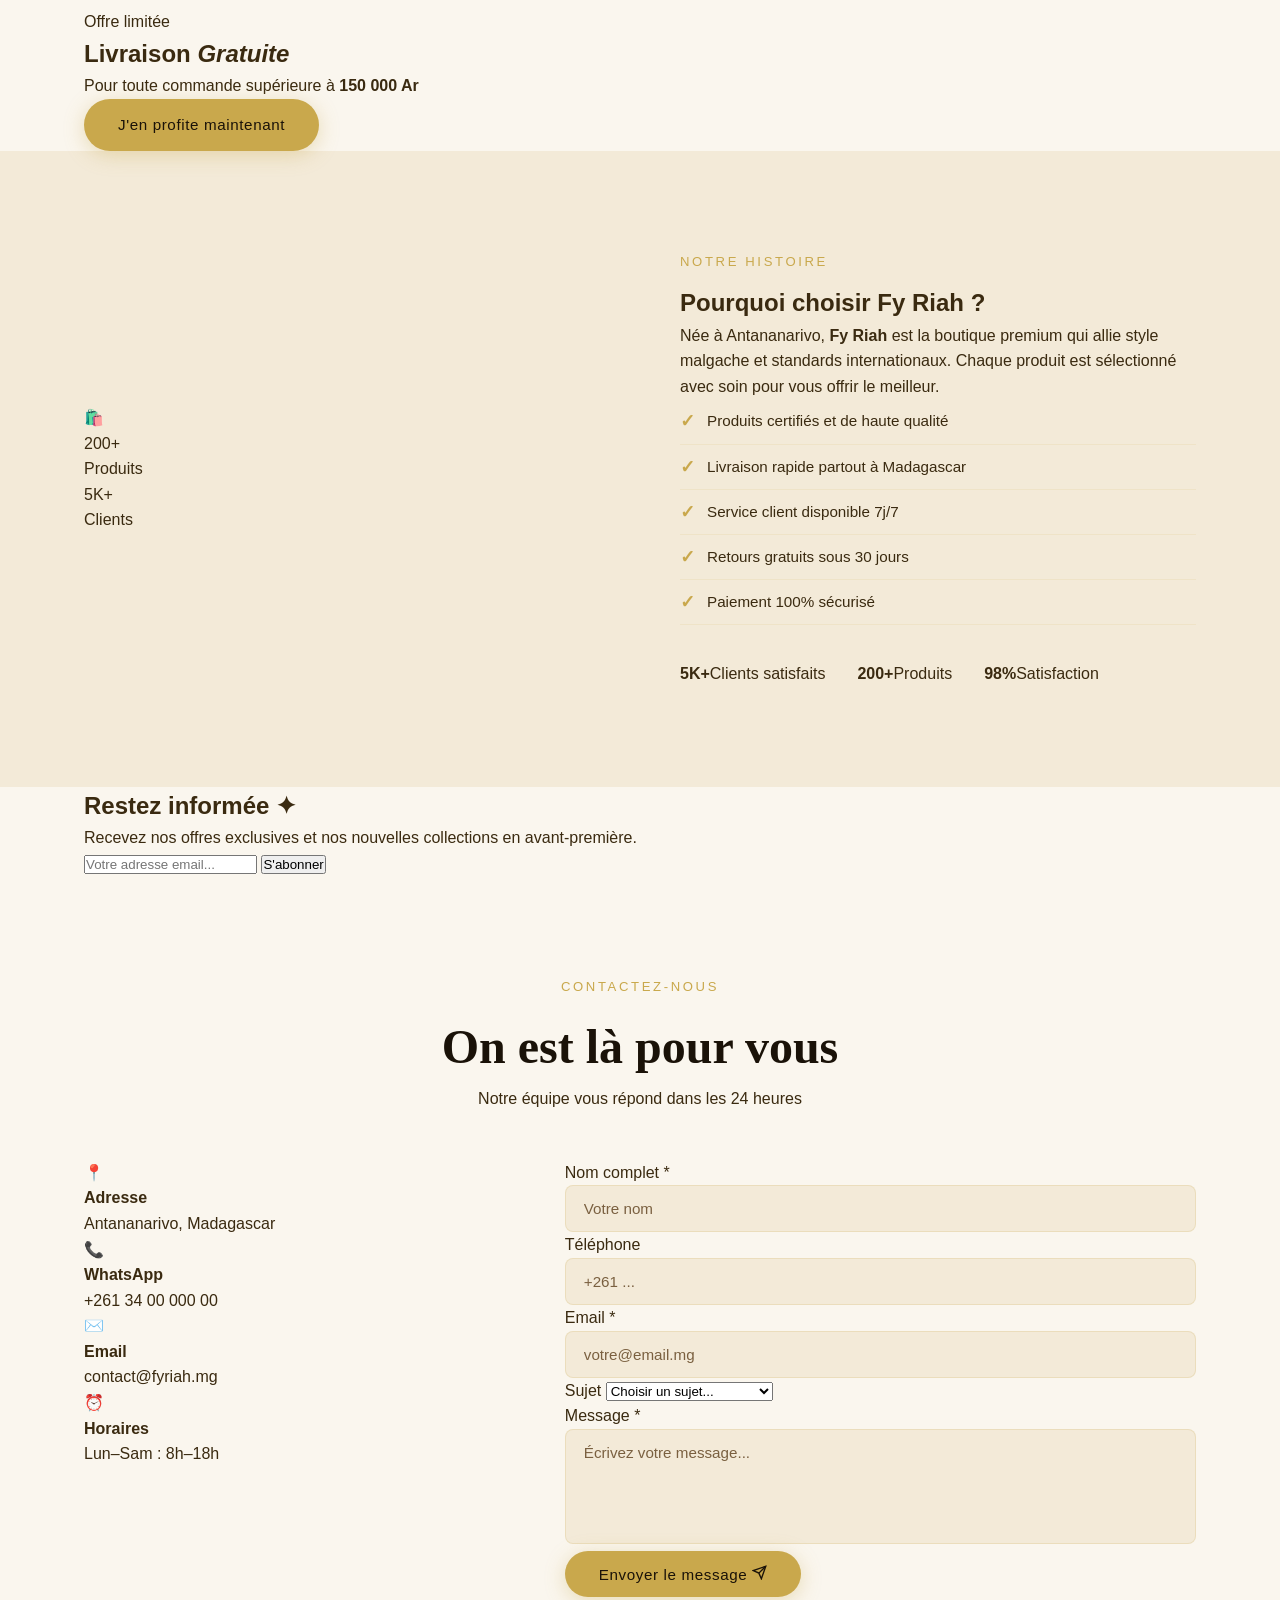
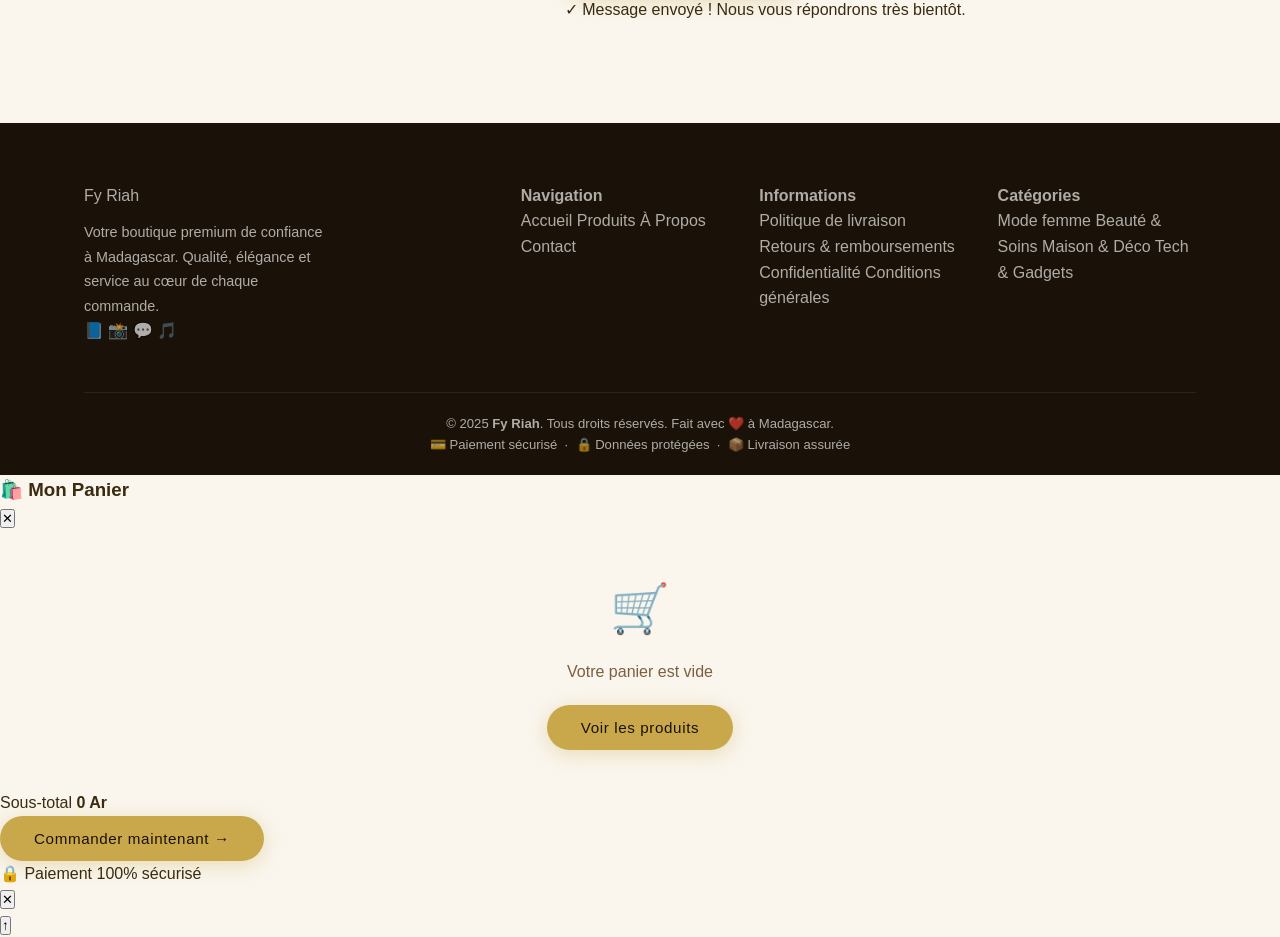
==== commit 19da60f4: "Update fmt.Println message from 'Hello' to 'Goodbye'" ====
--- a/index.html
+++ b/index.html
@@ -3,16 +3,16 @@
 <head>
   <meta charset="UTF-8" />
   <meta name="viewport" content="width=device-width, initial-scale=1.0" />
-  <title>LUXE SHOP — Boutique en Ligne</title>
+  <title>Fy Riah — Boutique Premium Madagascar</title>
   <link rel="stylesheet" href="style.css" />
   <link rel="preconnect" href="https://fonts.googleapis.com" />
-  <link href="https://fonts.googleapis.com/css2?family=Playfair+Display:ital,wght@0,400;0,700;1,400&family=DM+Sans:wght@300;400;500&display=swap" rel="stylesheet" />
+  <link href="https://fonts.googleapis.com/css2?family=Cormorant+Garamond:ital,wght@0,400;0,600;0,700;1,400;1,600&family=Outfit:wght@300;400;500;600&display=swap" rel="stylesheet" />
 </head>
 <body>
 
   <!-- ===== NAVBAR ===== -->
   <header class="navbar" id="navbar">
-    <div class="nav-logo">LUXE<span>SHOP</span></div>
+    <a href="#accueil" class="nav-logo">Fy <span>Riah</span></a>
     <nav class="nav-links">
       <a href="#accueil">Accueil</a>
       <a href="#produits">Produits</a>
@@ -20,75 +20,126 @@
       <a href="#contact">Contact</a>
     </nav>
     <div class="nav-actions">
-      <button class="btn-search" id="searchBtn" aria-label="Recherche">
-        <svg width="18" height="18" viewBox="0 0 24 24" fill="none" stroke="currentColor" stroke-width="2"><circle cx="11" cy="11" r="8"/><line x1="21" y1="21" x2="16.65" y2="16.65"/></svg>
+      <button class="btn-icon" id="searchBtn" title="Rechercher">
+        <svg width="18" height="18" viewBox="0 0 24 24" fill="none" stroke="currentColor" stroke-width="2.2"><circle cx="11" cy="11" r="8"/><line x1="21" y1="21" x2="16.65" y2="16.65"/></svg>
       </button>
-      <button class="btn-cart" id="cartBtn" aria-label="Panier">
-        <svg width="20" height="20" viewBox="0 0 24 24" fill="none" stroke="currentColor" stroke-width="2"><path d="M6 2L3 6v14a2 2 0 002 2h14a2 2 0 002-2V6l-3-4z"/><line x1="3" y1="6" x2="21" y2="6"/><path d="M16 10a4 4 0 01-8 0"/></svg>
-        <span class="cart-count" id="cartCount">0</span>
+      <button class="btn-icon btn-cart-icon" id="cartBtn" title="Panier">
+        <svg width="20" height="20" viewBox="0 0 24 24" fill="none" stroke="currentColor" stroke-width="2.2"><path d="M6 2L3 6v14a2 2 0 002 2h14a2 2 0 002-2V6l-3-4z"/><line x1="3" y1="6" x2="21" y2="6"/><path d="M16 10a4 4 0 01-8 0"/></svg>
+        <span class="cart-badge" id="cartCount">0</span>
       </button>
-      <button class="hamburger" id="hamburger" aria-label="Menu">
+      <button class="hamburger" id="hamburger" title="Menu">
         <span></span><span></span><span></span>
       </button>
     </div>
   </header>
 
   <!-- Mobile Menu -->
+  <div class="mobile-overlay" id="mobileOverlay"></div>
   <div class="mobile-menu" id="mobileMenu">
-    <a href="#accueil">Accueil</a>
-    <a href="#produits">Produits</a>
-    <a href="#apropos">À Propos</a>
-    <a href="#contact">Contact</a>
+    <button class="mobile-close" id="mobileClose">✕</button>
+    <div class="mobile-logo">Fy <span>Riah</span></div>
+    <nav class="mobile-nav">
+      <a href="#accueil" class="mobile-link">Accueil</a>
+      <a href="#produits" class="mobile-link">Produits</a>
+      <a href="#apropos" class="mobile-link">À Propos</a>
+      <a href="#contact" class="mobile-link">Contact</a>
+    </nav>
   </div>
 
-  <!-- Search Bar -->
-  <div class="search-bar" id="searchBar">
-    <input type="text" id="searchInput" placeholder="Rechercher un produit..." />
-    <button id="searchClose">✕</button>
+  <!-- Search Overlay -->
+  <div class="search-overlay" id="searchOverlay">
+    <div class="search-inner">
+      <div class="search-header">
+        <span class="search-logo">Fy <em>Riah</em></span>
+        <button id="searchClose" class="search-close-btn">✕</button>
+      </div>
+      <div class="search-box">
+        <svg width="20" height="20" viewBox="0 0 24 24" fill="none" stroke="currentColor" stroke-width="2"><circle cx="11" cy="11" r="8"/><line x1="21" y1="21" x2="16.65" y2="16.65"/></svg>
+        <input type="text" id="searchInput" placeholder="Rechercher un produit..." autocomplete="off" />
+      </div>
+      <div id="searchResults" class="search-results"></div>
+    </div>
   </div>
 
   <!-- ===== HERO ===== -->
   <section class="hero" id="accueil">
-    <div class="hero-bg"></div>
+    <div class="hero-bg">
+      <div class="orb orb1"></div>
+      <div class="orb orb2"></div>
+      <div class="orb orb3"></div>
+    </div>
     <div class="hero-content">
-      <p class="hero-tag">Nouvelle Collection 2025</p>
-      <h1 class="hero-title">L'Art du<br/><em>Shopping</em> Raffiné</h1>
-      <p class="hero-sub">Découvrez des produits soigneusement sélectionnés pour votre style de vie moderne.</p>
+      <div class="hero-badge">✦ Nouvelle Collection 2025 ✦</div>
+      <h1>Élégance &amp;<br/><em>Raffinement</em><br/>à votre portée</h1>
+      <p class="hero-sub">Découvrez chez <strong>Fy Riah</strong> une sélection unique de produits premium, livrés partout à Madagascar.</p>
       <div class="hero-btns">
-        <a href="#produits" class="btn-primary">Découvrir</a>
-        <a href="#apropos" class="btn-ghost">En savoir plus</a>
-      </div>
-    </div>
-    <div class="hero-scroll">
-      <span>Défiler</span>
-      <div class="scroll-line"></div>
-    </div>
-  </section>
-
-  <!-- ===== CATEGORIES ===== -->
-  <section class="categories">
-    <div class="container">
+        <a href="#produits" class="btn-primary">Explorer la boutique</a>
+        <a href="#apropos" class="btn-outline">Notre histoire →</a>
+      </div>
+      <div class="hero-trust">
+        <div class="trust-item"><span>⭐</span> 4.9/5 avis</div>
+        <div class="trust-dot"></div>
+        <div class="trust-item"><span>🚚</span> Livraison rapide</div>
+        <div class="trust-dot"></div>
+        <div class="trust-item"><span>🔒</span> Paiement sécurisé</div>
+      </div>
+    </div>
+    <div class="hero-visual">
+      <div class="hero-circle">
+        <span>🛍️</span>
+      </div>
+      <div class="float-card fc1"><span>👗</span><p>Mode</p></div>
+      <div class="float-card fc2"><span>✨</span><p>Beauté</p></div>
+      <div class="float-card fc3"><span>⌚</span><p>Tech</p></div>
+    </div>
+  </section>
+
+  <!-- ===== TICKER ===== -->
+  <div class="ticker-wrap">
+    <div class="ticker">
+      <span>✦ Livraison gratuite dès 150 000 Ar</span>
+      <span>✦ Retours gratuits 30 jours</span>
+      <span>✦ Service client 7j/7</span>
+      <span>✦ Produits certifiés qualité premium</span>
+      <span>✦ Livraison gratuite dès 150 000 Ar</span>
+      <span>✦ Retours gratuits 30 jours</span>
+      <span>✦ Service client 7j/7</span>
+      <span>✦ Produits certifiés qualité premium</span>
+    </div>
+  </div>
+
+  <!-- ===== CATÉGORIES ===== -->
+  <section class="categories" id="categories">
+    <div class="container">
+      <div class="section-header">
+        <p class="section-tag">Nos univers</p>
+        <h2>Parcourez nos catégories</h2>
+      </div>
       <div class="cat-grid">
-        <div class="cat-card" data-filter="mode">
+        <button class="cat-card" data-filtre="mode">
           <div class="cat-icon">👗</div>
           <h3>Mode</h3>
-          <p>Vêtements & Accessoires</p>
-        </div>
-        <div class="cat-card" data-filter="beaute">
+          <p>Vêtements &amp; Accessoires</p>
+          <span class="cat-arrow">→</span>
+        </button>
+        <button class="cat-card" data-filtre="beaute">
           <div class="cat-icon">✨</div>
           <h3>Beauté</h3>
-          <p>Soins & Cosmétiques</p>
-        </div>
-        <div class="cat-card" data-filter="maison">
+          <p>Soins &amp; Cosmétiques</p>
+          <span class="cat-arrow">→</span>
+        </button>
+        <button class="cat-card" data-filtre="maison">
           <div class="cat-icon">🏡</div>
           <h3>Maison</h3>
-          <p>Déco & Art de Vivre</p>
-        </div>
-        <div class="cat-card" data-filter="tech">
+          <p>Déco &amp; Art de Vivre</p>
+          <span class="cat-arrow">→</span>
+        </button>
+        <button class="cat-card" data-filtre="tech">
           <div class="cat-icon">💻</div>
           <h3>Tech</h3>
-          <p>Gadgets & Électronique</p>
-        </div>
+          <p>Gadgets &amp; Électronique</p>
+          <span class="cat-arrow">→</span>
+        </button>
       </div>
     </div>
   </section>
@@ -97,8 +148,9 @@
   <section class="produits" id="produits">
     <div class="container">
       <div class="section-header">
-        <p class="section-tag">Notre Sélection</p>
+        <p class="section-tag">Notre sélection</p>
         <h2>Produits Phares</h2>
+        <p class="section-sub">Des produits soigneusement choisis pour vous offrir le meilleur</p>
       </div>
 
       <!-- Filtres -->
@@ -110,142 +162,209 @@
         <button class="filtre-btn" data-filtre="tech">Tech</button>
       </div>
 
-      <!-- Grille produits -->
+      <!-- Grille -->
       <div class="produits-grid" id="produitsGrid">
 
-        <!-- Produit 1 -->
-        <div class="produit-card" data-categorie="mode">
-          <div class="produit-img" style="background: linear-gradient(135deg,#f5e6d3,#e8cba8)">
-            <span class="produit-emoji">👗</span>
-            <span class="badge">Nouveau</span>
-            <div class="produit-overlay">
-              <button class="btn-detail" data-id="1">Voir détails</button>
-            </div>
-          </div>
-          <div class="produit-info">
-            <span class="produit-cat">Mode</span>
-            <h3>Robe Élégante Dorée</h3>
-            <div class="produit-prix">
-              <span class="prix-actuel">89 000 Ar</span>
-              <span class="prix-ancien">110 000 Ar</span>
-            </div>
-            <div class="produit-stars">★★★★☆ <span>(42)</span></div>
-            <button class="btn-panier" data-id="1" data-nom="Robe Élégante Dorée" data-prix="89000">Ajouter au Panier</button>
-          </div>
-        </div>
-
-        <!-- Produit 2 -->
-        <div class="produit-card" data-categorie="beaute">
-          <div class="produit-img" style="background: linear-gradient(135deg,#fce4ec,#f8bbd9)">
-            <span class="produit-emoji">✨</span>
-            <span class="badge badge-promo">-20%</span>
-            <div class="produit-overlay">
-              <button class="btn-detail" data-id="2">Voir détails</button>
-            </div>
-          </div>
-          <div class="produit-info">
-            <span class="produit-cat">Beauté</span>
+        <article class="produit-card" data-categorie="mode">
+          <div class="produit-img" style="background:linear-gradient(135deg,#ede9fe,#c4b5fd)">
+            <span class="p-emoji">👗</span>
+            <span class="badge badge-new">Nouveau</span>
+            <div class="p-actions">
+              <button class="p-action-btn btn-wish" data-id="1">♡</button>
+              <button class="p-action-btn btn-detail" data-id="1">🔍</button>
+            </div>
+          </div>
+          <div class="produit-info">
+            <span class="p-cat">Mode</span>
+            <h3>Robe Élégante Violette</h3>
+            <div class="p-stars">★★★★☆ <span>(42 avis)</span></div>
+            <div class="p-prix">
+              <span class="prix-now">89 000 Ar</span>
+              <span class="prix-old">110 000 Ar</span>
+            </div>
+            <button class="btn-panier" data-id="1" data-nom="Robe Élégante Violette" data-prix="89000" data-emoji="👗">
+              <svg width="15" height="15" viewBox="0 0 24 24" fill="none" stroke="currentColor" stroke-width="2.2"><path d="M6 2L3 6v14a2 2 0 002 2h14a2 2 0 002-2V6l-3-4z"/><line x1="3" y1="6" x2="21" y2="6"/><path d="M16 10a4 4 0 01-8 0"/></svg>
+              Ajouter au panier
+            </button>
+          </div>
+        </article>
+
+        <article class="produit-card" data-categorie="beaute">
+          <div class="produit-img" style="background:linear-gradient(135deg,#fce7f3,#f9a8d4)">
+            <span class="p-emoji">✨</span>
+            <span class="badge badge-promo">−20%</span>
+            <div class="p-actions">
+              <button class="p-action-btn btn-wish" data-id="2">♡</button>
+              <button class="p-action-btn btn-detail" data-id="2">🔍</button>
+            </div>
+          </div>
+          <div class="produit-info">
+            <span class="p-cat">Beauté</span>
             <h3>Sérum Éclat Naturel</h3>
-            <div class="produit-prix">
-              <span class="prix-actuel">45 000 Ar</span>
-              <span class="prix-ancien">56 000 Ar</span>
-            </div>
-            <div class="produit-stars">★★★★★ <span>(89)</span></div>
-            <button class="btn-panier" data-id="2" data-nom="Sérum Éclat Naturel" data-prix="45000">Ajouter au Panier</button>
-          </div>
-        </div>
-
-        <!-- Produit 3 -->
-        <div class="produit-card" data-categorie="maison">
-          <div class="produit-img" style="background: linear-gradient(135deg,#e8f5e9,#c8e6c9)">
-            <span class="produit-emoji">🏡</span>
-            <div class="produit-overlay">
-              <button class="btn-detail" data-id="3">Voir détails</button>
-            </div>
-          </div>
-          <div class="produit-info">
-            <span class="produit-cat">Maison</span>
+            <div class="p-stars">★★★★★ <span>(89 avis)</span></div>
+            <div class="p-prix">
+              <span class="prix-now">45 000 Ar</span>
+              <span class="prix-old">56 000 Ar</span>
+            </div>
+            <button class="btn-panier" data-id="2" data-nom="Sérum Éclat Naturel" data-prix="45000" data-emoji="✨">
+              <svg width="15" height="15" viewBox="0 0 24 24" fill="none" stroke="currentColor" stroke-width="2.2"><path d="M6 2L3 6v14a2 2 0 002 2h14a2 2 0 002-2V6l-3-4z"/><line x1="3" y1="6" x2="21" y2="6"/><path d="M16 10a4 4 0 01-8 0"/></svg>
+              Ajouter au panier
+            </button>
+          </div>
+        </article>
+
+        <article class="produit-card" data-categorie="maison">
+          <div class="produit-img" style="background:linear-gradient(135deg,#d1fae5,#6ee7b7)">
+            <span class="p-emoji">🏺</span>
+            <div class="p-actions">
+              <button class="p-action-btn btn-wish" data-id="3">♡</button>
+              <button class="p-action-btn btn-detail" data-id="3">🔍</button>
+            </div>
+          </div>
+          <div class="produit-info">
+            <span class="p-cat">Maison</span>
             <h3>Vase Céramique Artisan</h3>
-            <div class="produit-prix">
-              <span class="prix-actuel">62 000 Ar</span>
-            </div>
-            <div class="produit-stars">★★★★☆ <span>(31)</span></div>
-            <button class="btn-panier" data-id="3" data-nom="Vase Céramique Artisan" data-prix="62000">Ajouter au Panier</button>
-          </div>
-        </div>
-
-        <!-- Produit 4 -->
-        <div class="produit-card" data-categorie="tech">
-          <div class="produit-img" style="background: linear-gradient(135deg,#e3f2fd,#bbdefb)">
-            <span class="produit-emoji">🎧</span>
+            <div class="p-stars">★★★★☆ <span>(31 avis)</span></div>
+            <div class="p-prix">
+              <span class="prix-now">62 000 Ar</span>
+            </div>
+            <button class="btn-panier" data-id="3" data-nom="Vase Céramique Artisan" data-prix="62000" data-emoji="🏺">
+              <svg width="15" height="15" viewBox="0 0 24 24" fill="none" stroke="currentColor" stroke-width="2.2"><path d="M6 2L3 6v14a2 2 0 002 2h14a2 2 0 002-2V6l-3-4z"/><line x1="3" y1="6" x2="21" y2="6"/><path d="M16 10a4 4 0 01-8 0"/></svg>
+              Ajouter au panier
+            </button>
+          </div>
+        </article>
+
+        <article class="produit-card" data-categorie="tech">
+          <div class="produit-img" style="background:linear-gradient(135deg,#e0e7ff,#a5b4fc)">
+            <span class="p-emoji">🎧</span>
             <span class="badge badge-hot">Populaire</span>
-            <div class="produit-overlay">
-              <button class="btn-detail" data-id="4">Voir détails</button>
-            </div>
-          </div>
-          <div class="produit-info">
-            <span class="produit-cat">Tech</span>
+            <div class="p-actions">
+              <button class="p-action-btn btn-wish" data-id="4">♡</button>
+              <button class="p-action-btn btn-detail" data-id="4">🔍</button>
+            </div>
+          </div>
+          <div class="produit-info">
+            <span class="p-cat">Tech</span>
             <h3>Casque Audio Premium</h3>
-            <div class="produit-prix">
-              <span class="prix-actuel">185 000 Ar</span>
-              <span class="prix-ancien">220 000 Ar</span>
-            </div>
-            <div class="produit-stars">★★★★★ <span>(156)</span></div>
-            <button class="btn-panier" data-id="4" data-nom="Casque Audio Premium" data-prix="185000">Ajouter au Panier</button>
-          </div>
-        </div>
-
-        <!-- Produit 5 -->
-        <div class="produit-card" data-categorie="mode">
-          <div class="produit-img" style="background: linear-gradient(135deg,#f3e5f5,#ce93d8)">
-            <span class="produit-emoji">👜</span>
-            <div class="produit-overlay">
-              <button class="btn-detail" data-id="5">Voir détails</button>
-            </div>
-          </div>
-          <div class="produit-info">
-            <span class="produit-cat">Mode</span>
+            <div class="p-stars">★★★★★ <span>(156 avis)</span></div>
+            <div class="p-prix">
+              <span class="prix-now">185 000 Ar</span>
+              <span class="prix-old">220 000 Ar</span>
+            </div>
+            <button class="btn-panier" data-id="4" data-nom="Casque Audio Premium" data-prix="185000" data-emoji="🎧">
+              <svg width="15" height="15" viewBox="0 0 24 24" fill="none" stroke="currentColor" stroke-width="2.2"><path d="M6 2L3 6v14a2 2 0 002 2h14a2 2 0 002-2V6l-3-4z"/><line x1="3" y1="6" x2="21" y2="6"/><path d="M16 10a4 4 0 01-8 0"/></svg>
+              Ajouter au panier
+            </button>
+          </div>
+        </article>
+
+        <article class="produit-card" data-categorie="mode">
+          <div class="produit-img" style="background:linear-gradient(135deg,#f5d0fe,#e879f9)">
+            <span class="p-emoji">👜</span>
+            <div class="p-actions">
+              <button class="p-action-btn btn-wish" data-id="5">♡</button>
+              <button class="p-action-btn btn-detail" data-id="5">🔍</button>
+            </div>
+          </div>
+          <div class="produit-info">
+            <span class="p-cat">Mode</span>
             <h3>Sac à Main Luxe</h3>
-            <div class="produit-prix">
-              <span class="prix-actuel">135 000 Ar</span>
-            </div>
-            <div class="produit-stars">★★★★☆ <span>(67)</span></div>
-            <button class="btn-panier" data-id="5" data-nom="Sac à Main Luxe" data-prix="135000">Ajouter au Panier</button>
-          </div>
-        </div>
-
-        <!-- Produit 6 -->
-        <div class="produit-card" data-categorie="tech">
-          <div class="produit-img" style="background: linear-gradient(135deg,#fff8e1,#ffe082)">
-            <span class="produit-emoji">⌚</span>
-            <span class="badge">Nouveau</span>
-            <div class="produit-overlay">
-              <button class="btn-detail" data-id="6">Voir détails</button>
-            </div>
-          </div>
-          <div class="produit-info">
-            <span class="produit-cat">Tech</span>
-            <h3>Montre Connectée Or</h3>
-            <div class="produit-prix">
-              <span class="prix-actuel">250 000 Ar</span>
-              <span class="prix-ancien">300 000 Ar</span>
-            </div>
-            <div class="produit-stars">★★★★★ <span>(203)</span></div>
-            <button class="btn-panier" data-id="6" data-nom="Montre Connectée Or" data-prix="250000">Ajouter au Panier</button>
-          </div>
-        </div>
-
-      </div>
-    </div>
-  </section>
-
-  <!-- ===== PROMO BANNER ===== -->
-  <section class="promo-banner">
-    <div class="container">
-      <div class="promo-content">
-        <h2>Livraison Gratuite</h2>
-        <p>Pour toute commande supérieure à <strong>150 000 Ar</strong></p>
-        <a href="#produits" class="btn-primary">J'en profite</a>
+            <div class="p-stars">★★★★☆ <span>(67 avis)</span></div>
+            <div class="p-prix">
+              <span class="prix-now">135 000 Ar</span>
+            </div>
+            <button class="btn-panier" data-id="5" data-nom="Sac à Main Luxe" data-prix="135000" data-emoji="👜">
+              <svg width="15" height="15" viewBox="0 0 24 24" fill="none" stroke="currentColor" stroke-width="2.2"><path d="M6 2L3 6v14a2 2 0 002 2h14a2 2 0 002-2V6l-3-4z"/><line x1="3" y1="6" x2="21" y2="6"/><path d="M16 10a4 4 0 01-8 0"/></svg>
+              Ajouter au panier
+            </button>
+          </div>
+        </article>
+
+        <article class="produit-card" data-categorie="tech">
+          <div class="produit-img" style="background:linear-gradient(135deg,#ddd6fe,#8b5cf6)">
+            <span class="p-emoji">⌚</span>
+            <span class="badge badge-new">Nouveau</span>
+            <div class="p-actions">
+              <button class="p-action-btn btn-wish" data-id="6">♡</button>
+              <button class="p-action-btn btn-detail" data-id="6">🔍</button>
+            </div>
+          </div>
+          <div class="produit-info">
+            <span class="p-cat">Tech</span>
+            <h3>Montre Connectée Violet</h3>
+            <div class="p-stars">★★★★★ <span>(203 avis)</span></div>
+            <div class="p-prix">
+              <span class="prix-now">250 000 Ar</span>
+              <span class="prix-old">300 000 Ar</span>
+            </div>
+            <button class="btn-panier" data-id="6" data-nom="Montre Connectée Violet" data-prix="250000" data-emoji="⌚">
+              <svg width="15" height="15" viewBox="0 0 24 24" fill="none" stroke="currentColor" stroke-width="2.2"><path d="M6 2L3 6v14a2 2 0 002 2h14a2 2 0 002-2V6l-3-4z"/><line x1="3" y1="6" x2="21" y2="6"/><path d="M16 10a4 4 0 01-8 0"/></svg>
+              Ajouter au panier
+            </button>
+          </div>
+        </article>
+
+        <article class="produit-card" data-categorie="beaute">
+          <div class="produit-img" style="background:linear-gradient(135deg,#fdf4ff,#f0abfc)">
+            <span class="p-emoji">💄</span>
+            <div class="p-actions">
+              <button class="p-action-btn btn-wish" data-id="7">♡</button>
+              <button class="p-action-btn btn-detail" data-id="7">🔍</button>
+            </div>
+          </div>
+          <div class="produit-info">
+            <span class="p-cat">Beauté</span>
+            <h3>Rouge à Lèvres Premium</h3>
+            <div class="p-stars">★★★★☆ <span>(58 avis)</span></div>
+            <div class="p-prix">
+              <span class="prix-now">28 000 Ar</span>
+            </div>
+            <button class="btn-panier" data-id="7" data-nom="Rouge à Lèvres Premium" data-prix="28000" data-emoji="💄">
+              <svg width="15" height="15" viewBox="0 0 24 24" fill="none" stroke="currentColor" stroke-width="2.2"><path d="M6 2L3 6v14a2 2 0 002 2h14a2 2 0 002-2V6l-3-4z"/><line x1="3" y1="6" x2="21" y2="6"/><path d="M16 10a4 4 0 01-8 0"/></svg>
+              Ajouter au panier
+            </button>
+          </div>
+        </article>
+
+        <article class="produit-card" data-categorie="maison">
+          <div class="produit-img" style="background:linear-gradient(135deg,#fef3c7,#fcd34d)">
+            <span class="p-emoji">🕯️</span>
+            <span class="badge badge-promo">−15%</span>
+            <div class="p-actions">
+              <button class="p-action-btn btn-wish" data-id="8">♡</button>
+              <button class="p-action-btn btn-detail" data-id="8">🔍</button>
+            </div>
+          </div>
+          <div class="produit-info">
+            <span class="p-cat">Maison</span>
+            <h3>Bougie Parfumée Luxe</h3>
+            <div class="p-stars">★★★★★ <span>(94 avis)</span></div>
+            <div class="p-prix">
+              <span class="prix-now">38 000 Ar</span>
+              <span class="prix-old">45 000 Ar</span>
+            </div>
+            <button class="btn-panier" data-id="8" data-nom="Bougie Parfumée Luxe" data-prix="38000" data-emoji="🕯️">
+              <svg width="15" height="15" viewBox="0 0 24 24" fill="none" stroke="currentColor" stroke-width="2.2"><path d="M6 2L3 6v14a2 2 0 002 2h14a2 2 0 002-2V6l-3-4z"/><line x1="3" y1="6" x2="21" y2="6"/><path d="M16 10a4 4 0 01-8 0"/></svg>
+              Ajouter au panier
+            </button>
+          </div>
+        </article>
+
+      </div>
+    </div>
+  </section>
+
+  <!-- ===== PROMO ===== -->
+  <section class="promo-band">
+    <div class="container">
+      <div class="promo-inner">
+        <div class="promo-text">
+          <p class="promo-tag">Offre limitée</p>
+          <h2>Livraison <em>Gratuite</em></h2>
+          <p>Pour toute commande supérieure à <strong>150 000 Ar</strong></p>
+        </div>
+        <a href="#produits" class="btn-primary">J'en profite maintenant</a>
       </div>
     </div>
   </section>
@@ -254,27 +373,44 @@
   <section class="apropos" id="apropos">
     <div class="container">
       <div class="apropos-grid">
-        <div class="apropos-visuel">
-          <div class="apropos-img-block">
-            <span>🛍️</span>
-          </div>
-        </div>
-        <div class="apropos-texte">
+        <div class="apropos-visual">
+          <div class="av-main">🛍️</div>
+          <div class="av-card av-c1"><span>200+</span><p>Produits</p></div>
+          <div class="av-card av-c2"><span>5K+</span><p>Clients</p></div>
+        </div>
+        <div class="apropos-text">
           <p class="section-tag">Notre Histoire</p>
-          <h2>Pourquoi Nous Choisir ?</h2>
-          <p>Chez <strong>LUXE SHOP</strong>, nous croyons que chaque achat est une expérience. Depuis notre création, nous sélectionnons avec soin les produits les plus raffinés pour vous offrir le meilleur.</p>
+          <h2>Pourquoi choisir Fy Riah ?</h2>
+          <p>Née à Antananarivo, <strong>Fy Riah</strong> est la boutique premium qui allie style malgache et standards internationaux. Chaque produit est sélectionné avec soin pour vous offrir le meilleur.</p>
           <ul class="apropos-list">
-            <li><span>✓</span> Produits certifiés et de haute qualité</li>
-            <li><span>✓</span> Livraison rapide partout à Madagascar</li>
-            <li><span>✓</span> Service client disponible 7j/7</li>
-            <li><span>✓</span> Retours gratuits sous 30 jours</li>
+            <li><span class="check">✓</span> Produits certifiés et de haute qualité</li>
+            <li><span class="check">✓</span> Livraison rapide partout à Madagascar</li>
+            <li><span class="check">✓</span> Service client disponible 7j/7</li>
+            <li><span class="check">✓</span> Retours gratuits sous 30 jours</li>
+            <li><span class="check">✓</span> Paiement 100% sécurisé</li>
           </ul>
           <div class="apropos-stats">
-            <div class="stat"><strong>5K+</strong><span>Clients Satisfaits</span></div>
-            <div class="stat"><strong>200+</strong><span>Produits</span></div>
-            <div class="stat"><strong>98%</strong><span>Satisfaction</span></div>
-          </div>
-        </div>
+            <div class="a-stat"><strong>5K+</strong><span>Clients satisfaits</span></div>
+            <div class="a-stat"><strong>200+</strong><span>Produits</span></div>
+            <div class="a-stat"><strong>98%</strong><span>Satisfaction</span></div>
+          </div>
+        </div>
+      </div>
+    </div>
+  </section>
+
+  <!-- ===== NEWSLETTER ===== -->
+  <section class="newsletter">
+    <div class="container">
+      <div class="nl-inner">
+        <div class="nl-text">
+          <h2>Restez informée ✦</h2>
+          <p>Recevez nos offres exclusives et nos nouvelles collections en avant-première.</p>
+        </div>
+        <form class="nl-form" id="newsletterForm">
+          <input type="email" id="nlEmail" placeholder="Votre adresse email..." required />
+          <button type="submit">S'abonner</button>
+        </form>
       </div>
     </div>
   </section>
@@ -284,44 +420,62 @@
     <div class="container">
       <div class="section-header">
         <p class="section-tag">Contactez-nous</p>
-        <h2>On est là pour Vous</h2>
+        <h2>On est là pour vous</h2>
+        <p class="section-sub">Notre équipe vous répond dans les 24 heures</p>
       </div>
       <div class="contact-grid">
         <div class="contact-infos">
-          <div class="contact-item">
-            <span>📍</span>
-            <div>
-              <h4>Adresse</h4>
-              <p>Antananarivo, Madagascar</p>
-            </div>
-          </div>
-          <div class="contact-item">
-            <span>📞</span>
-            <div>
-              <h4>Téléphone</h4>
-              <p>+261 34 00 000 00</p>
-            </div>
-          </div>
-          <div class="contact-item">
-            <span>✉️</span>
-            <div>
-              <h4>Email</h4>
-              <p>contact@luxeshop.mg</p>
-            </div>
+          <div class="c-item">
+            <div class="c-icon">📍</div>
+            <div><h4>Adresse</h4><p>Antananarivo, Madagascar</p></div>
+          </div>
+          <div class="c-item">
+            <div class="c-icon">📞</div>
+            <div><h4>WhatsApp</h4><p>+261 34 00 000 00</p></div>
+          </div>
+          <div class="c-item">
+            <div class="c-icon">✉️</div>
+            <div><h4>Email</h4><p>contact@fyriah.mg</p></div>
+          </div>
+          <div class="c-item">
+            <div class="c-icon">⏰</div>
+            <div><h4>Horaires</h4><p>Lun–Sam : 8h–18h</p></div>
           </div>
         </div>
         <form class="contact-form" id="contactForm">
-          <div class="form-group">
-            <input type="text" id="nomInput" placeholder="Votre nom" required />
-          </div>
-          <div class="form-group">
-            <input type="email" id="emailInput" placeholder="Votre email" required />
-          </div>
-          <div class="form-group">
-            <textarea id="msgInput" placeholder="Votre message..." rows="5" required></textarea>
-          </div>
-          <button type="submit" class="btn-primary">Envoyer le Message</button>
-          <p class="form-success" id="formSuccess">✓ Message envoyé avec succès !</p>
+          <div class="form-row">
+            <div class="fg">
+              <label>Nom complet *</label>
+              <input type="text" id="nomInput" placeholder="Votre nom" required />
+            </div>
+            <div class="fg">
+              <label>Téléphone</label>
+              <input type="tel" id="telInput" placeholder="+261 ..." />
+            </div>
+          </div>
+          <div class="fg">
+            <label>Email *</label>
+            <input type="email" id="emailInput" placeholder="votre@email.mg" required />
+          </div>
+          <div class="fg">
+            <label>Sujet</label>
+            <select id="sujetInput">
+              <option value="">Choisir un sujet...</option>
+              <option>Question sur un produit</option>
+              <option>Suivi de commande</option>
+              <option>Retour / remboursement</option>
+              <option>Autre</option>
+            </select>
+          </div>
+          <div class="fg">
+            <label>Message *</label>
+            <textarea id="msgInput" rows="5" placeholder="Écrivez votre message..." required></textarea>
+          </div>
+          <button type="submit" class="btn-primary" id="submitBtn">
+            Envoyer le message
+            <svg width="15" height="15" viewBox="0 0 24 24" fill="none" stroke="currentColor" stroke-width="2.2"><line x1="22" y1="2" x2="11" y2="13"/><polygon points="22 2 15 22 11 13 2 9 22 2"/></svg>
+          </button>
+          <p class="form-ok" id="formSuccess">✓ Message envoyé ! Nous vous répondrons très bientôt.</p>
         </form>
       </div>
     </div>
@@ -332,61 +486,82 @@
     <div class="container">
       <div class="footer-top">
         <div class="footer-brand">
-          <div class="nav-logo">LUXE<span>SHOP</span></div>
-          <p>Votre destination shopping premium à Madagascar.</p>
-        </div>
-        <div class="footer-links">
+          <div class="footer-logo">Fy <span>Riah</span></div>
+          <p>Votre boutique premium de confiance à Madagascar. Qualité, élégance et service au cœur de chaque commande.</p>
+          <div class="footer-socials">
+            <a href="#" aria-label="Facebook">📘</a>
+            <a href="#" aria-label="Instagram">📸</a>
+            <a href="#" aria-label="WhatsApp">💬</a>
+            <a href="#" aria-label="TikTok">🎵</a>
+          </div>
+        </div>
+        <div class="footer-col">
           <h4>Navigation</h4>
           <a href="#accueil">Accueil</a>
           <a href="#produits">Produits</a>
           <a href="#apropos">À Propos</a>
           <a href="#contact">Contact</a>
         </div>
-        <div class="footer-links">
-          <h4>Politique</h4>
-          <a href="#">Livraison</a>
-          <a href="#">Retours</a>
+        <div class="footer-col">
+          <h4>Informations</h4>
+          <a href="#">Politique de livraison</a>
+          <a href="#">Retours &amp; remboursements</a>
           <a href="#">Confidentialité</a>
-          <a href="#">CGV</a>
-        </div>
-        <div class="footer-social">
-          <h4>Réseaux Sociaux</h4>
-          <div class="social-icons">
-            <a href="#" aria-label="Facebook">📘</a>
-            <a href="#" aria-label="Instagram">📸</a>
-            <a href="#" aria-label="WhatsApp">💬</a>
-            <a href="#" aria-label="TikTok">🎵</a>
-          </div>
+          <a href="#">Conditions générales</a>
+        </div>
+        <div class="footer-col">
+          <h4>Catégories</h4>
+          <a href="#produits">Mode femme</a>
+          <a href="#produits">Beauté &amp; Soins</a>
+          <a href="#produits">Maison &amp; Déco</a>
+          <a href="#produits">Tech &amp; Gadgets</a>
         </div>
       </div>
       <div class="footer-bottom">
-        <p>© 2025 LUXE SHOP. Tous droits réservés. Fait avec ❤️ à Madagascar.</p>
+        <p>© 2025 <strong>Fy Riah</strong>. Tous droits réservés. Fait avec ❤️ à Madagascar.</p>
+        <p>💳 Paiement sécurisé &nbsp;·&nbsp; 🔒 Données protégées &nbsp;·&nbsp; 📦 Livraison assurée</p>
       </div>
     </div>
   </footer>
 
-  <!-- ===== PANIER MODAL ===== -->
-  <div class="cart-modal" id="cartModal">
-    <div class="cart-panel">
-      <div class="cart-header">
-        <h3>Mon Panier</h3>
-        <button id="cartClose">✕</button>
-      </div>
-      <div class="cart-body" id="cartBody">
-        <p class="cart-vide">Votre panier est vide.</p>
-      </div>
-      <div class="cart-footer">
-        <div class="cart-total">
-          <span>Total :</span>
-          <strong id="cartTotal">0 Ar</strong>
-        </div>
-        <button class="btn-primary w100" id="checkoutBtn">Commander</button>
-      </div>
+  <!-- ===== PANIER DRAWER ===== -->
+  <div class="drawer-overlay" id="drawerOverlay"></div>
+  <aside class="cart-drawer" id="cartDrawer">
+    <div class="drawer-header">
+      <h3>🛍️ Mon Panier</h3>
+      <button id="cartClose">✕</button>
+    </div>
+    <div class="drawer-body" id="cartBody">
+      <div class="cart-vide">
+        <div style="font-size:3rem;margin-bottom:12px">🛒</div>
+        <p>Votre panier est vide</p>
+        <button class="btn-primary" id="cartShopBtn" style="margin-top:20px">Voir les produits</button>
+      </div>
+    </div>
+    <div class="drawer-footer" id="cartFooter">
+      <div id="livraisonBar"></div>
+      <div class="total-row">
+        <span>Sous-total</span>
+        <strong id="cartTotal">0 Ar</strong>
+      </div>
+      <button class="btn-primary btn-checkout" id="checkoutBtn">Commander maintenant →</button>
+      <p class="secure-msg">🔒 Paiement 100% sécurisé</p>
+    </div>
+  </aside>
+
+  <!-- ===== MODAL PRODUIT ===== -->
+  <div class="modal-overlay" id="modalOverlay">
+    <div class="modal-box" id="modalBox">
+      <button class="modal-close" id="modalClose">✕</button>
+      <div id="modalContent"></div>
     </div>
   </div>
 
-  <!-- ===== NOTIFICATION TOAST ===== -->
-  <div class="toast" id="toast"></div>
+  <!-- ===== TOASTS ===== -->
+  <div id="toastZone"></div>
+
+  <!-- ===== BACK TO TOP ===== -->
+  <button class="btn-top" id="btnTop">↑</button>
 
   <script src="script.js"></script>
 </body>
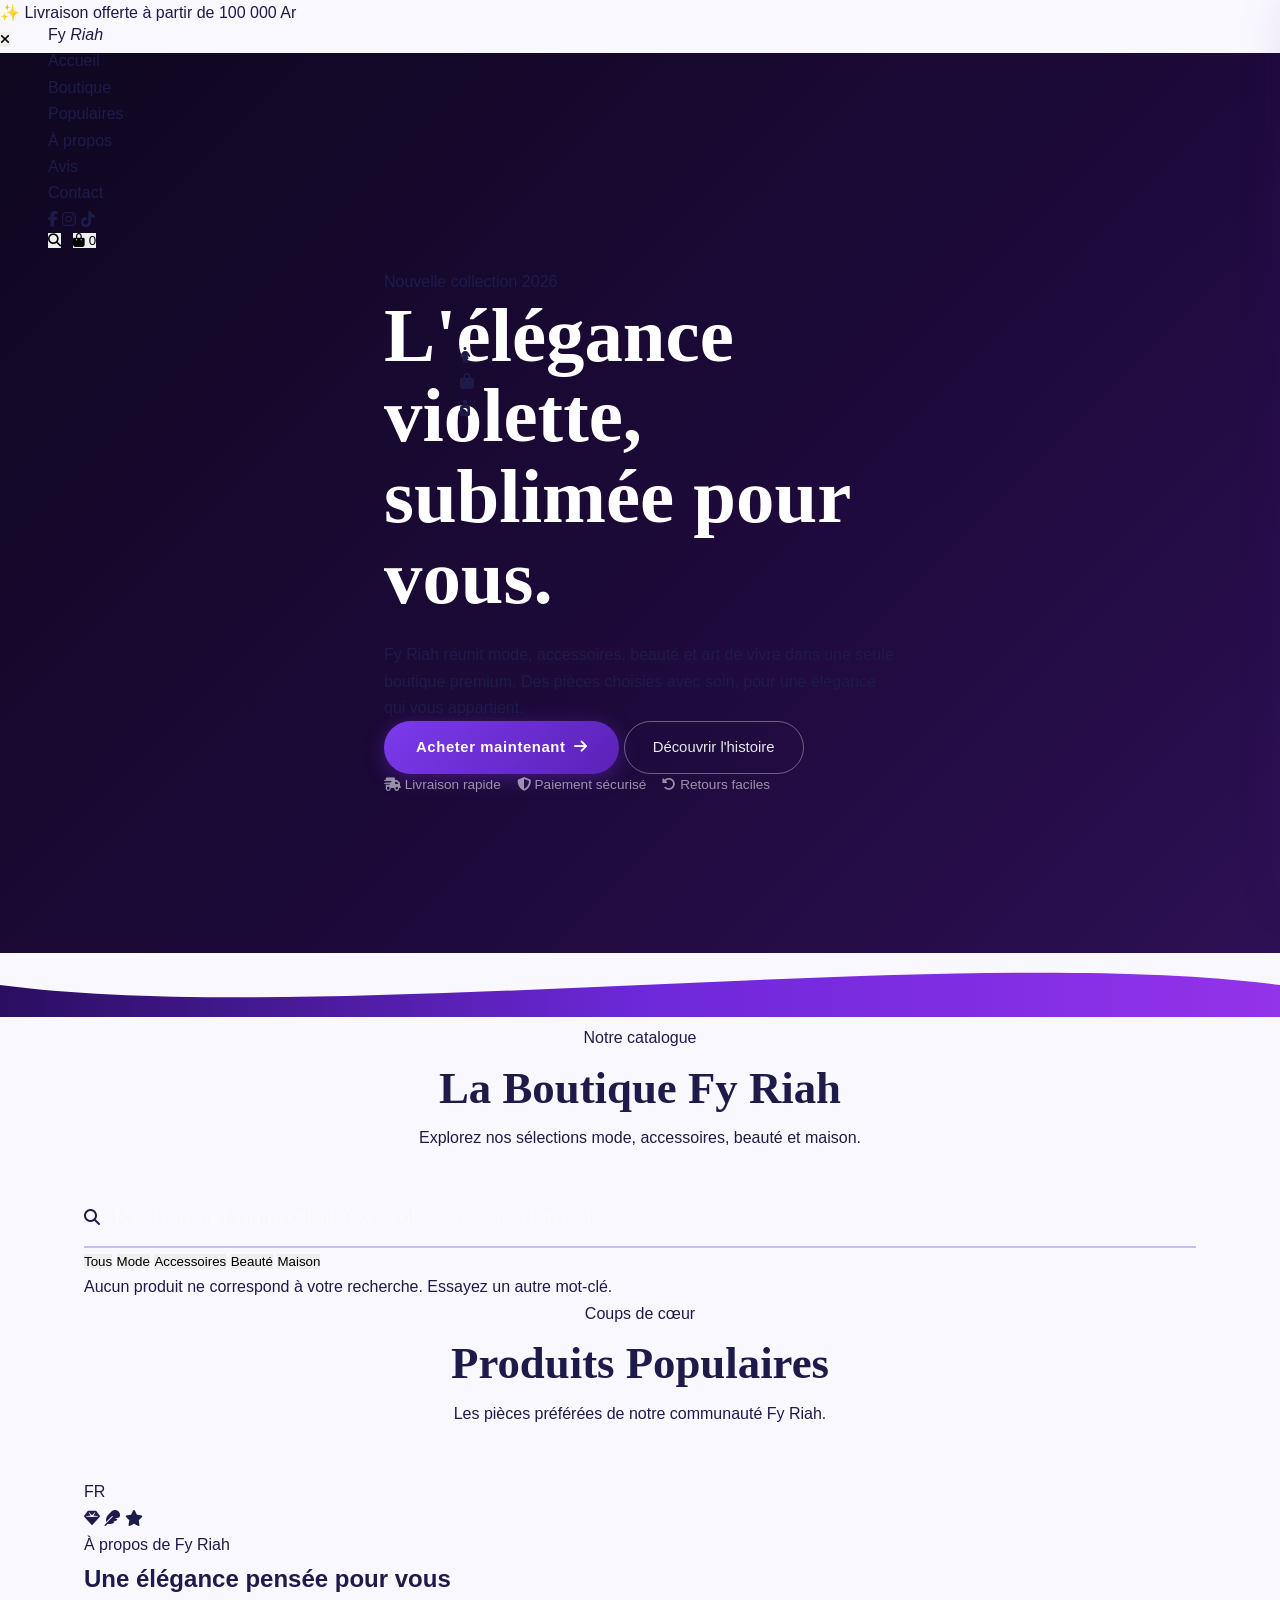
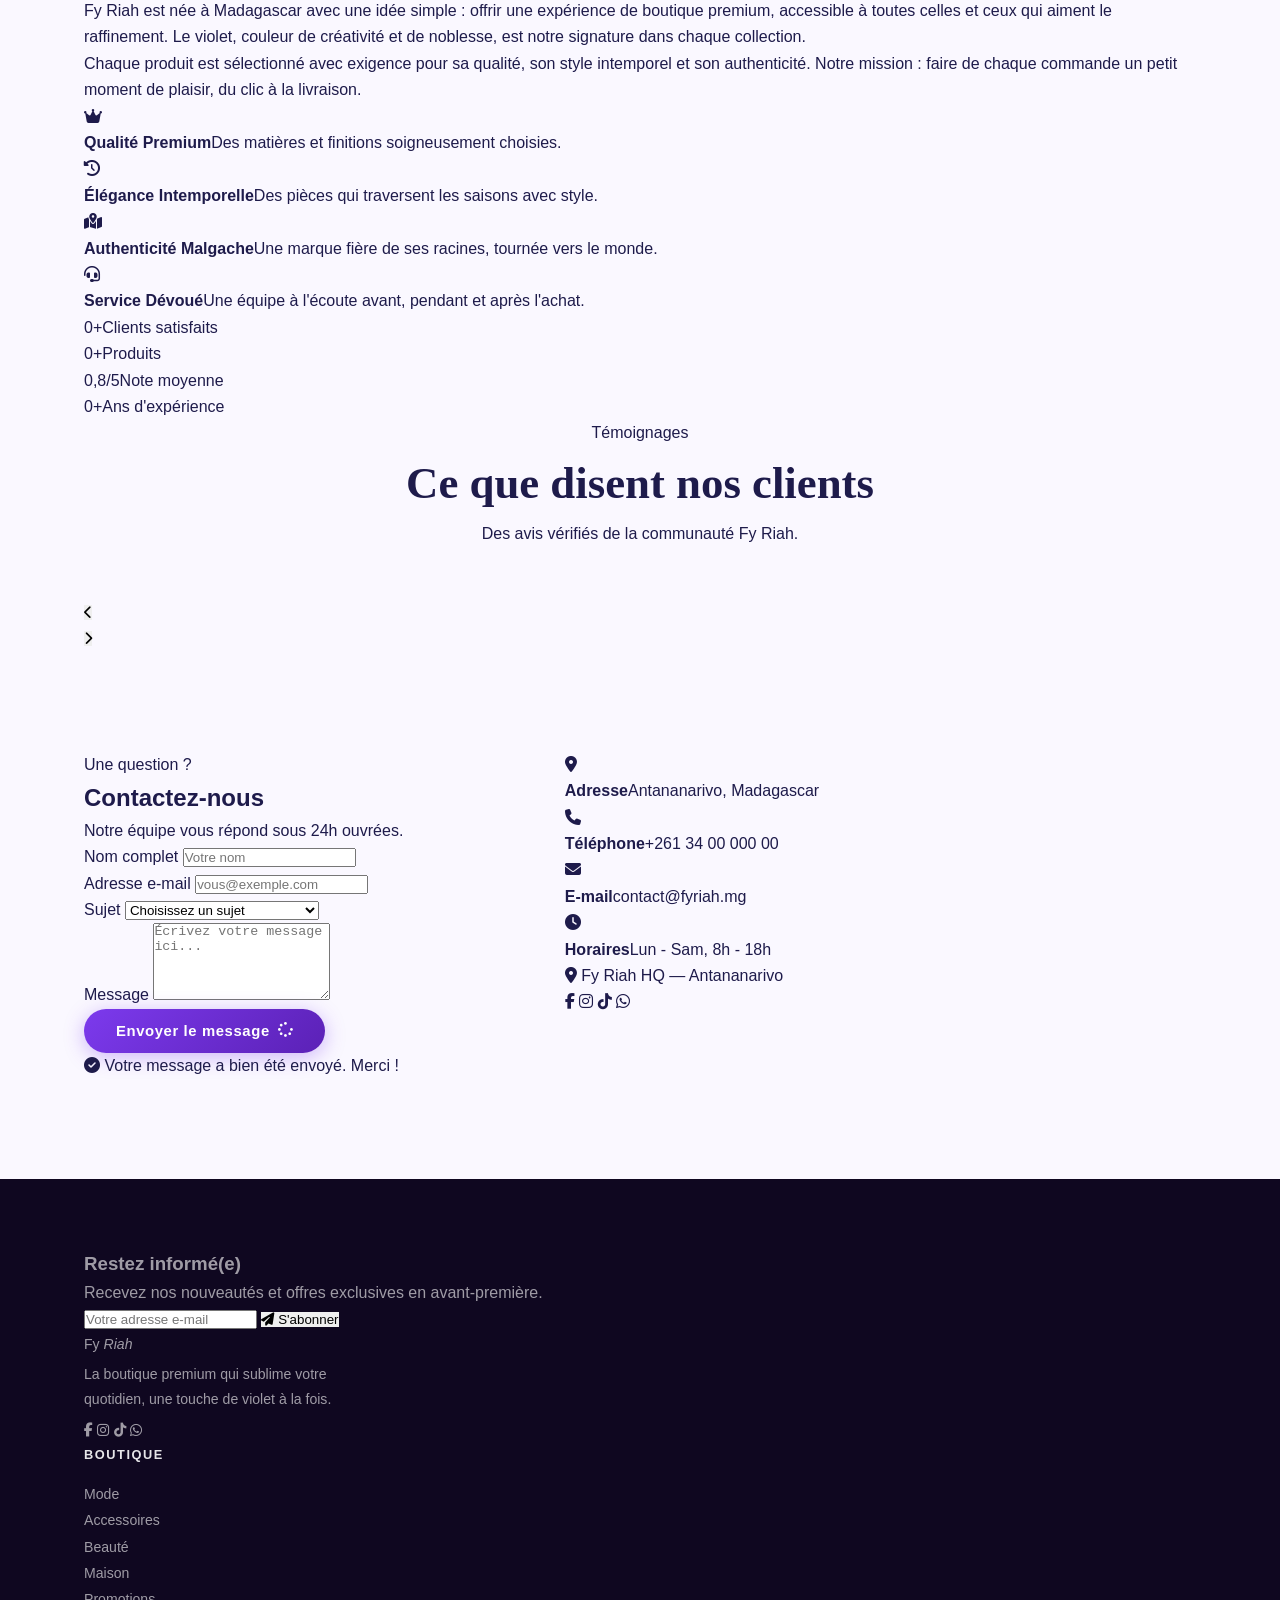
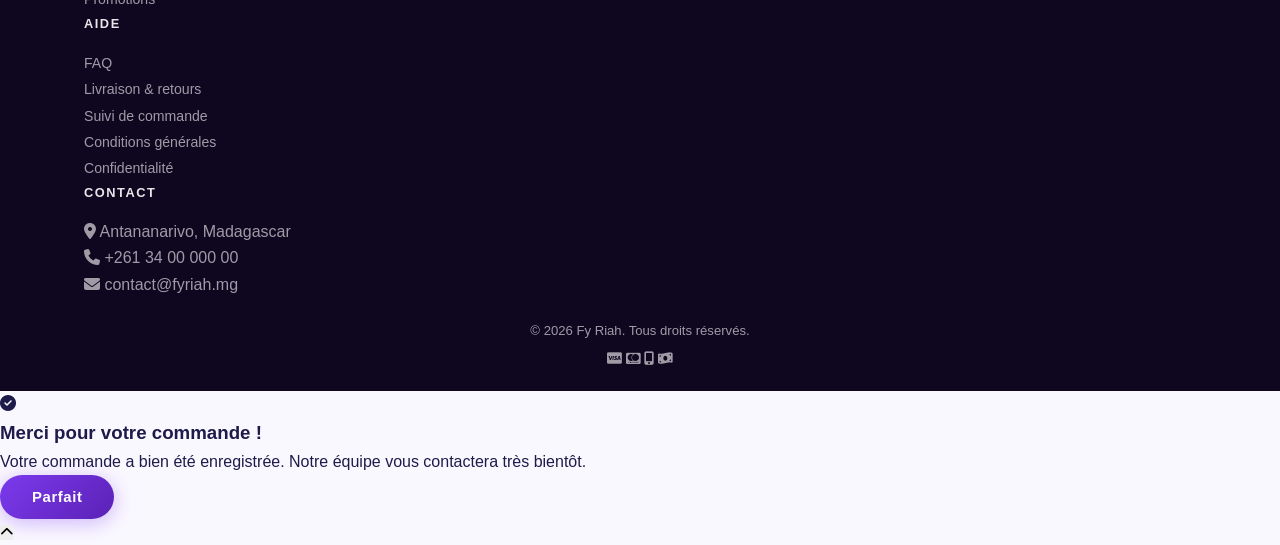
==== commit 16d5bbcc: "Update print statement from 'Hello' to 'Goodbye'" ====
--- a/index.html
+++ b/index.html
@@ -1,568 +1,370 @@
 <!DOCTYPE html>
 <html lang="fr">
 <head>
-  <meta charset="UTF-8" />
-  <meta name="viewport" content="width=device-width, initial-scale=1.0" />
-  <title>Fy Riah — Boutique Premium Madagascar</title>
-  <link rel="stylesheet" href="style.css" />
-  <link rel="preconnect" href="https://fonts.googleapis.com" />
-  <link href="https://fonts.googleapis.com/css2?family=Cormorant+Garamond:ital,wght@0,400;0,600;0,700;1,400;1,600&family=Outfit:wght@300;400;500;600&display=swap" rel="stylesheet" />
+<meta charset="UTF-8">
+<meta name="viewport" content="width=device-width, initial-scale=1.0">
+<title>Fy Riah — Boutique Premium en ligne</title>
+<meta name="description" content="Fy Riah, boutique en ligne premium : mode, accessoires, beauté et maison. Élégance violette, qualité et service irréprochable.">
+<link rel="icon" href="data:image/svg+xml,%3Csvg xmlns='http://www.w3.org/2000/svg' viewBox='0 0 100 100'%3E%3Crect width='100' height='100' rx='22' fill='%236d28d9'/%3E%3Ctext x='50' y='70' font-size='58' fill='white' text-anchor='middle' font-family='Georgia,serif' font-style='italic'%3EF%3C/text%3E%3C/svg%3E">
+
+<!-- Polices Google Fonts -->
+<link rel="preconnect" href="https://fonts.googleapis.com">
+<link rel="preconnect" href="https://fonts.gstatic.com" crossorigin>
+<link href="https://fonts.googleapis.com/css2?family=Playfair+Display:ital,wght@0,500;0,600;0,700;1,500;1,600&family=Poppins:wght@300;400;500;600;700&display=swap" rel="stylesheet">
+
+<!-- Font Awesome (icônes) -->
+<link rel="stylesheet" href="https://cdnjs.cloudflare.com/ajax/libs/font-awesome/6.5.1/css/all.min.css">
+
+<link rel="stylesheet" href="style.css">
 </head>
 <body>
 
-  <!-- ===== NAVBAR ===== -->
-  <header class="navbar" id="navbar">
-    <a href="#accueil" class="nav-logo">Fy <span>Riah</span></a>
-    <nav class="nav-links">
-      <a href="#accueil">Accueil</a>
-      <a href="#produits">Produits</a>
-      <a href="#apropos">À Propos</a>
-      <a href="#contact">Contact</a>
+<!-- ================= BARRE D'ANNONCE ================= -->
+<div class="announcement-bar" id="announcement-bar">
+  <p id="announcement-text">✨ Livraison offerte à partir de 100 000 Ar</p>
+  <button class="announcement-close" id="announcement-close" aria-label="Fermer l'annonce"><i class="fa-solid fa-xmark"></i></button>
+</div>
+
+<!-- ================= NAVIGATION ================= -->
+<header class="navbar" id="navbar">
+  <div class="nav-container">
+    <a href="#accueil" class="logo">Fy <em>Riah</em></a>
+
+    <nav class="nav-menu" id="nav-menu">
+      <ul>
+        <li><a href="#accueil" class="nav-link">Accueil</a></li>
+        <li><a href="#boutique" class="nav-link">Boutique</a></li>
+        <li><a href="#populaires" class="nav-link">Populaires</a></li>
+        <li><a href="#apropos" class="nav-link">À propos</a></li>
+        <li><a href="#avis" class="nav-link">Avis</a></li>
+        <li><a href="#contact" class="nav-link">Contact</a></li>
+      </ul>
+      <div class="nav-social">
+        <a href="#" aria-label="Facebook"><i class="fa-brands fa-facebook-f"></i></a>
+        <a href="#" aria-label="Instagram"><i class="fa-brands fa-instagram"></i></a>
+        <a href="#" aria-label="TikTok"><i class="fa-brands fa-tiktok"></i></a>
+      </div>
     </nav>
+
     <div class="nav-actions">
-      <button class="btn-icon" id="searchBtn" title="Rechercher">
-        <svg width="18" height="18" viewBox="0 0 24 24" fill="none" stroke="currentColor" stroke-width="2.2"><circle cx="11" cy="11" r="8"/><line x1="21" y1="21" x2="16.65" y2="16.65"/></svg>
+      <button class="icon-btn" id="search-toggle" aria-label="Rechercher un produit"><i class="fa-solid fa-magnifying-glass"></i></button>
+      <button class="icon-btn cart-btn" id="cart-toggle" aria-label="Ouvrir le panier">
+        <i class="fa-solid fa-bag-shopping"></i>
+        <span class="cart-count" id="cart-count">0</span>
       </button>
-      <button class="btn-icon btn-cart-icon" id="cartBtn" title="Panier">
-        <svg width="20" height="20" viewBox="0 0 24 24" fill="none" stroke="currentColor" stroke-width="2.2"><path d="M6 2L3 6v14a2 2 0 002 2h14a2 2 0 002-2V6l-3-4z"/><line x1="3" y1="6" x2="21" y2="6"/><path d="M16 10a4 4 0 01-8 0"/></svg>
-        <span class="cart-badge" id="cartCount">0</span>
-      </button>
-      <button class="hamburger" id="hamburger" title="Menu">
+      <button class="hamburger" id="hamburger-btn" aria-label="Ouvrir le menu" aria-expanded="false">
         <span></span><span></span><span></span>
       </button>
     </div>
-  </header>
-
-  <!-- Mobile Menu -->
-  <div class="mobile-overlay" id="mobileOverlay"></div>
-  <div class="mobile-menu" id="mobileMenu">
-    <button class="mobile-close" id="mobileClose">✕</button>
-    <div class="mobile-logo">Fy <span>Riah</span></div>
-    <nav class="mobile-nav">
-      <a href="#accueil" class="mobile-link">Accueil</a>
-      <a href="#produits" class="mobile-link">Produits</a>
-      <a href="#apropos" class="mobile-link">À Propos</a>
-      <a href="#contact" class="mobile-link">Contact</a>
-    </nav>
-  </div>
-
-  <!-- Search Overlay -->
-  <div class="search-overlay" id="searchOverlay">
-    <div class="search-inner">
-      <div class="search-header">
-        <span class="search-logo">Fy <em>Riah</em></span>
-        <button id="searchClose" class="search-close-btn">✕</button>
-      </div>
+  </div>
+</header>
+
+<!-- ================= HERO ================= -->
+<section id="accueil" class="hero">
+  <div class="hero-bg">
+    <span class="orb orb-1"></span>
+    <span class="orb orb-2"></span>
+    <span class="orb orb-3"></span>
+  </div>
+  <div class="container hero-content">
+    <div class="hero-text reveal">
+      <span class="eyebrow">Nouvelle collection 2026</span>
+      <h1 class="hero-title">L'élégance violette,<br>sublimée pour vous.</h1>
+      <p class="hero-subtitle">Fy Riah réunit mode, accessoires, beauté et art de vivre dans une seule boutique premium. Des pièces choisies avec soin, pour une élégance qui vous appartient.</p>
+      <div class="hero-actions">
+        <a href="#boutique" class="btn btn-primary">Acheter maintenant <i class="fa-solid fa-arrow-right"></i></a>
+        <a href="#apropos" class="btn btn-outline">Découvrir l'histoire</a>
+      </div>
+      <ul class="hero-trust">
+        <li><i class="fa-solid fa-truck-fast"></i> Livraison rapide</li>
+        <li><i class="fa-solid fa-shield-halved"></i> Paiement sécurisé</li>
+        <li><i class="fa-solid fa-rotate-left"></i> Retours faciles</li>
+      </ul>
+    </div>
+    <div class="hero-visual reveal">
+      <div class="floating-cards">
+        <div class="floating-card fc-1"><i class="fa-solid fa-person-dress"></i></div>
+        <div class="floating-card fc-2"><i class="fa-solid fa-bag-shopping"></i></div>
+        <div class="floating-card fc-3"><i class="fa-solid fa-spray-can-sparkles"></i></div>
+      </div>
+    </div>
+  </div>
+</section>
+
+<!-- Séparateur ruban -->
+<div class="ribbon-divider" aria-hidden="true">
+  <svg viewBox="0 0 1200 60" preserveAspectRatio="none">
+    <defs>
+      <linearGradient id="ribbonGrad" x1="0" y1="0" x2="1" y2="0">
+        <stop offset="0%" stop-color="#2a0e61"/>
+        <stop offset="50%" stop-color="#6d28d9"/>
+        <stop offset="100%" stop-color="#9333ea"/>
+      </linearGradient>
+    </defs>
+    <path d="M0,30 C300,70 900,-10 1200,30 L1200,60 L0,60 Z" fill="url(#ribbonGrad)"></path>
+  </svg>
+</div>
+
+<!-- ================= BOUTIQUE ================= -->
+<section id="boutique" class="section shop">
+  <div class="container">
+    <div class="section-header reveal">
+      <span class="eyebrow">Notre catalogue</span>
+      <h2>La Boutique Fy Riah</h2>
+      <p>Explorez nos sélections mode, accessoires, beauté et maison.</p>
+    </div>
+
+    <div class="shop-controls reveal">
       <div class="search-box">
-        <svg width="20" height="20" viewBox="0 0 24 24" fill="none" stroke="currentColor" stroke-width="2"><circle cx="11" cy="11" r="8"/><line x1="21" y1="21" x2="16.65" y2="16.65"/></svg>
-        <input type="text" id="searchInput" placeholder="Rechercher un produit..." autocomplete="off" />
-      </div>
-      <div id="searchResults" class="search-results"></div>
-    </div>
-  </div>
-
-  <!-- ===== HERO ===== -->
-  <section class="hero" id="accueil">
-    <div class="hero-bg">
-      <div class="orb orb1"></div>
-      <div class="orb orb2"></div>
-      <div class="orb orb3"></div>
-    </div>
-    <div class="hero-content">
-      <div class="hero-badge">✦ Nouvelle Collection 2025 ✦</div>
-      <h1>Élégance &amp;<br/><em>Raffinement</em><br/>à votre portée</h1>
-      <p class="hero-sub">Découvrez chez <strong>Fy Riah</strong> une sélection unique de produits premium, livrés partout à Madagascar.</p>
-      <div class="hero-btns">
-        <a href="#produits" class="btn-primary">Explorer la boutique</a>
-        <a href="#apropos" class="btn-outline">Notre histoire →</a>
-      </div>
-      <div class="hero-trust">
-        <div class="trust-item"><span>⭐</span> 4.9/5 avis</div>
-        <div class="trust-dot"></div>
-        <div class="trust-item"><span>🚚</span> Livraison rapide</div>
-        <div class="trust-dot"></div>
-        <div class="trust-item"><span>🔒</span> Paiement sécurisé</div>
-      </div>
-    </div>
-    <div class="hero-visual">
-      <div class="hero-circle">
-        <span>🛍️</span>
-      </div>
-      <div class="float-card fc1"><span>👗</span><p>Mode</p></div>
-      <div class="float-card fc2"><span>✨</span><p>Beauté</p></div>
-      <div class="float-card fc3"><span>⌚</span><p>Tech</p></div>
-    </div>
-  </section>
-
-  <!-- ===== TICKER ===== -->
-  <div class="ticker-wrap">
-    <div class="ticker">
-      <span>✦ Livraison gratuite dès 150 000 Ar</span>
-      <span>✦ Retours gratuits 30 jours</span>
-      <span>✦ Service client 7j/7</span>
-      <span>✦ Produits certifiés qualité premium</span>
-      <span>✦ Livraison gratuite dès 150 000 Ar</span>
-      <span>✦ Retours gratuits 30 jours</span>
-      <span>✦ Service client 7j/7</span>
-      <span>✦ Produits certifiés qualité premium</span>
-    </div>
-  </div>
-
-  <!-- ===== CATÉGORIES ===== -->
-  <section class="categories" id="categories">
-    <div class="container">
-      <div class="section-header">
-        <p class="section-tag">Nos univers</p>
-        <h2>Parcourez nos catégories</h2>
-      </div>
-      <div class="cat-grid">
-        <button class="cat-card" data-filtre="mode">
-          <div class="cat-icon">👗</div>
-          <h3>Mode</h3>
-          <p>Vêtements &amp; Accessoires</p>
-          <span class="cat-arrow">→</span>
+        <i class="fa-solid fa-magnifying-glass"></i>
+        <input type="text" id="search-input" placeholder="Rechercher un produit (ex : robe, sac, parfum...)">
+      </div>
+      <div class="category-chips" id="category-chips">
+        <button class="chip active" data-category="tous">Tous</button>
+        <button class="chip" data-category="mode">Mode</button>
+        <button class="chip" data-category="accessoires">Accessoires</button>
+        <button class="chip" data-category="beaute">Beauté</button>
+        <button class="chip" data-category="maison">Maison</button>
+      </div>
+    </div>
+
+    <div class="product-grid" id="product-grid"></div>
+    <p class="no-results" id="no-results">Aucun produit ne correspond à votre recherche. Essayez un autre mot-clé.</p>
+  </div>
+</section>
+
+<!-- ================= PRODUITS POPULAIRES ================= -->
+<section id="populaires" class="section section-dark">
+  <div class="container">
+    <div class="section-header light reveal">
+      <span class="eyebrow">Coups de cœur</span>
+      <h2>Produits Populaires</h2>
+      <p>Les pièces préférées de notre communauté Fy Riah.</p>
+    </div>
+    <div class="popular-track" id="popular-track"></div>
+  </div>
+</section>
+
+<!-- ================= À PROPOS ================= -->
+<section id="apropos" class="section about">
+  <div class="container about-grid">
+    <div class="about-visual reveal">
+      <div class="about-monogram">FR</div>
+      <span class="about-deco deco-1"><i class="fa-solid fa-gem"></i></span>
+      <span class="about-deco deco-2"><i class="fa-solid fa-feather"></i></span>
+      <span class="about-deco deco-3"><i class="fa-solid fa-star"></i></span>
+    </div>
+    <div class="about-text reveal">
+      <span class="eyebrow">À propos de Fy Riah</span>
+      <h2>Une élégance pensée pour vous</h2>
+      <p>Fy Riah est née à Madagascar avec une idée simple : offrir une expérience de boutique premium, accessible à toutes celles et ceux qui aiment le raffinement. Le violet, couleur de créativité et de noblesse, est notre signature dans chaque collection.</p>
+      <p>Chaque produit est sélectionné avec exigence pour sa qualité, son style intemporel et son authenticité. Notre mission : faire de chaque commande un petit moment de plaisir, du clic à la livraison.</p>
+      <ul class="value-list">
+        <li><i class="fa-solid fa-crown"></i><div><strong>Qualité Premium</strong><span>Des matières et finitions soigneusement choisies.</span></div></li>
+        <li><i class="fa-solid fa-clock-rotate-left"></i><div><strong>Élégance Intemporelle</strong><span>Des pièces qui traversent les saisons avec style.</span></div></li>
+        <li><i class="fa-solid fa-map-location-dot"></i><div><strong>Authenticité Malgache</strong><span>Une marque fière de ses racines, tournée vers le monde.</span></div></li>
+        <li><i class="fa-solid fa-headset"></i><div><strong>Service Dévoué</strong><span>Une équipe à l'écoute avant, pendant et après l'achat.</span></div></li>
+      </ul>
+      <div class="about-stats">
+        <div class="stat-item"><span class="stat-number" data-target="5000">0</span><span class="stat-suffix">+</span><span class="stat-label">Clients satisfaits</span></div>
+        <div class="stat-item"><span class="stat-number" data-target="150">0</span><span class="stat-suffix">+</span><span class="stat-label">Produits</span></div>
+        <div class="stat-item"><span class="stat-number" data-target="4">0</span><span class="stat-suffix">,8/5</span><span class="stat-label">Note moyenne</span></div>
+        <div class="stat-item"><span class="stat-number" data-target="6">0</span><span class="stat-suffix">+</span><span class="stat-label">Ans d'expérience</span></div>
+      </div>
+    </div>
+  </div>
+</section>
+
+<!-- ================= AVIS CLIENTS ================= -->
+<section id="avis" class="section reviews">
+  <div class="container">
+    <div class="section-header reveal">
+      <span class="eyebrow">Témoignages</span>
+      <h2>Ce que disent nos clients</h2>
+      <p>Des avis vérifiés de la communauté Fy Riah.</p>
+    </div>
+    <div class="reviews-wrapper reveal">
+      <button class="scroll-btn prev" id="reviews-prev" aria-label="Avis précédents"><i class="fa-solid fa-chevron-left"></i></button>
+      <div class="reviews-track" id="reviews-track"></div>
+      <button class="scroll-btn next" id="reviews-next" aria-label="Avis suivants"><i class="fa-solid fa-chevron-right"></i></button>
+    </div>
+  </div>
+</section>
+
+<!-- ================= CONTACT ================= -->
+<section id="contact" class="section contact">
+  <div class="container contact-grid">
+    <div class="contact-form-wrapper reveal">
+      <span class="eyebrow">Une question ?</span>
+      <h2>Contactez-nous</h2>
+      <p>Notre équipe vous répond sous 24h ouvrées.</p>
+      <form id="contact-form" novalidate>
+        <div class="form-group">
+          <label for="cf-name">Nom complet</label>
+          <input type="text" id="cf-name" name="name" placeholder="Votre nom">
+          <span class="error-message" id="err-name"></span>
+        </div>
+        <div class="form-group">
+          <label for="cf-email">Adresse e-mail</label>
+          <input type="email" id="cf-email" name="email" placeholder="vous@exemple.com">
+          <span class="error-message" id="err-email"></span>
+        </div>
+        <div class="form-group">
+          <label for="cf-subject">Sujet</label>
+          <select id="cf-subject" name="subject">
+            <option value="">Choisissez un sujet</option>
+            <option value="commande">Question sur une commande</option>
+            <option value="produit">Renseignement produit</option>
+            <option value="partenariat">Partenariat</option>
+            <option value="autre">Autre</option>
+          </select>
+          <span class="error-message" id="err-subject"></span>
+        </div>
+        <div class="form-group">
+          <label for="cf-message">Message</label>
+          <textarea id="cf-message" name="message" rows="5" placeholder="Écrivez votre message ici..."></textarea>
+          <span class="error-message" id="err-message"></span>
+        </div>
+        <button type="submit" class="btn btn-primary btn-block" id="cf-submit">
+          <span class="btn-label">Envoyer le message</span>
+          <i class="fa-solid fa-spinner fa-spin btn-spinner"></i>
         </button>
-        <button class="cat-card" data-filtre="beaute">
-          <div class="cat-icon">✨</div>
-          <h3>Beauté</h3>
-          <p>Soins &amp; Cosmétiques</p>
-          <span class="cat-arrow">→</span>
-        </button>
-        <button class="cat-card" data-filtre="maison">
-          <div class="cat-icon">🏡</div>
-          <h3>Maison</h3>
-          <p>Déco &amp; Art de Vivre</p>
-          <span class="cat-arrow">→</span>
-        </button>
-        <button class="cat-card" data-filtre="tech">
-          <div class="cat-icon">💻</div>
-          <h3>Tech</h3>
-          <p>Gadgets &amp; Électronique</p>
-          <span class="cat-arrow">→</span>
-        </button>
-      </div>
-    </div>
-  </section>
-
-  <!-- ===== PRODUITS ===== -->
-  <section class="produits" id="produits">
-    <div class="container">
-      <div class="section-header">
-        <p class="section-tag">Notre sélection</p>
-        <h2>Produits Phares</h2>
-        <p class="section-sub">Des produits soigneusement choisis pour vous offrir le meilleur</p>
-      </div>
-
-      <!-- Filtres -->
-      <div class="filtres">
-        <button class="filtre-btn active" data-filtre="tous">Tous</button>
-        <button class="filtre-btn" data-filtre="mode">Mode</button>
-        <button class="filtre-btn" data-filtre="beaute">Beauté</button>
-        <button class="filtre-btn" data-filtre="maison">Maison</button>
-        <button class="filtre-btn" data-filtre="tech">Tech</button>
-      </div>
-
-      <!-- Grille -->
-      <div class="produits-grid" id="produitsGrid">
-
-        <article class="produit-card" data-categorie="mode">
-          <div class="produit-img" style="background:linear-gradient(135deg,#ede9fe,#c4b5fd)">
-            <span class="p-emoji">👗</span>
-            <span class="badge badge-new">Nouveau</span>
-            <div class="p-actions">
-              <button class="p-action-btn btn-wish" data-id="1">♡</button>
-              <button class="p-action-btn btn-detail" data-id="1">🔍</button>
-            </div>
-          </div>
-          <div class="produit-info">
-            <span class="p-cat">Mode</span>
-            <h3>Robe Élégante Violette</h3>
-            <div class="p-stars">★★★★☆ <span>(42 avis)</span></div>
-            <div class="p-prix">
-              <span class="prix-now">89 000 Ar</span>
-              <span class="prix-old">110 000 Ar</span>
-            </div>
-            <button class="btn-panier" data-id="1" data-nom="Robe Élégante Violette" data-prix="89000" data-emoji="👗">
-              <svg width="15" height="15" viewBox="0 0 24 24" fill="none" stroke="currentColor" stroke-width="2.2"><path d="M6 2L3 6v14a2 2 0 002 2h14a2 2 0 002-2V6l-3-4z"/><line x1="3" y1="6" x2="21" y2="6"/><path d="M16 10a4 4 0 01-8 0"/></svg>
-              Ajouter au panier
-            </button>
-          </div>
-        </article>
-
-        <article class="produit-card" data-categorie="beaute">
-          <div class="produit-img" style="background:linear-gradient(135deg,#fce7f3,#f9a8d4)">
-            <span class="p-emoji">✨</span>
-            <span class="badge badge-promo">−20%</span>
-            <div class="p-actions">
-              <button class="p-action-btn btn-wish" data-id="2">♡</button>
-              <button class="p-action-btn btn-detail" data-id="2">🔍</button>
-            </div>
-          </div>
-          <div class="produit-info">
-            <span class="p-cat">Beauté</span>
-            <h3>Sérum Éclat Naturel</h3>
-            <div class="p-stars">★★★★★ <span>(89 avis)</span></div>
-            <div class="p-prix">
-              <span class="prix-now">45 000 Ar</span>
-              <span class="prix-old">56 000 Ar</span>
-            </div>
-            <button class="btn-panier" data-id="2" data-nom="Sérum Éclat Naturel" data-prix="45000" data-emoji="✨">
-              <svg width="15" height="15" viewBox="0 0 24 24" fill="none" stroke="currentColor" stroke-width="2.2"><path d="M6 2L3 6v14a2 2 0 002 2h14a2 2 0 002-2V6l-3-4z"/><line x1="3" y1="6" x2="21" y2="6"/><path d="M16 10a4 4 0 01-8 0"/></svg>
-              Ajouter au panier
-            </button>
-          </div>
-        </article>
-
-        <article class="produit-card" data-categorie="maison">
-          <div class="produit-img" style="background:linear-gradient(135deg,#d1fae5,#6ee7b7)">
-            <span class="p-emoji">🏺</span>
-            <div class="p-actions">
-              <button class="p-action-btn btn-wish" data-id="3">♡</button>
-              <button class="p-action-btn btn-detail" data-id="3">🔍</button>
-            </div>
-          </div>
-          <div class="produit-info">
-            <span class="p-cat">Maison</span>
-            <h3>Vase Céramique Artisan</h3>
-            <div class="p-stars">★★★★☆ <span>(31 avis)</span></div>
-            <div class="p-prix">
-              <span class="prix-now">62 000 Ar</span>
-            </div>
-            <button class="btn-panier" data-id="3" data-nom="Vase Céramique Artisan" data-prix="62000" data-emoji="🏺">
-              <svg width="15" height="15" viewBox="0 0 24 24" fill="none" stroke="currentColor" stroke-width="2.2"><path d="M6 2L3 6v14a2 2 0 002 2h14a2 2 0 002-2V6l-3-4z"/><line x1="3" y1="6" x2="21" y2="6"/><path d="M16 10a4 4 0 01-8 0"/></svg>
-              Ajouter au panier
-            </button>
-          </div>
-        </article>
-
-        <article class="produit-card" data-categorie="tech">
-          <div class="produit-img" style="background:linear-gradient(135deg,#e0e7ff,#a5b4fc)">
-            <span class="p-emoji">🎧</span>
-            <span class="badge badge-hot">Populaire</span>
-            <div class="p-actions">
-              <button class="p-action-btn btn-wish" data-id="4">♡</button>
-              <button class="p-action-btn btn-detail" data-id="4">🔍</button>
-            </div>
-          </div>
-          <div class="produit-info">
-            <span class="p-cat">Tech</span>
-            <h3>Casque Audio Premium</h3>
-            <div class="p-stars">★★★★★ <span>(156 avis)</span></div>
-            <div class="p-prix">
-              <span class="prix-now">185 000 Ar</span>
-              <span class="prix-old">220 000 Ar</span>
-            </div>
-            <button class="btn-panier" data-id="4" data-nom="Casque Audio Premium" data-prix="185000" data-emoji="🎧">
-              <svg width="15" height="15" viewBox="0 0 24 24" fill="none" stroke="currentColor" stroke-width="2.2"><path d="M6 2L3 6v14a2 2 0 002 2h14a2 2 0 002-2V6l-3-4z"/><line x1="3" y1="6" x2="21" y2="6"/><path d="M16 10a4 4 0 01-8 0"/></svg>
-              Ajouter au panier
-            </button>
-          </div>
-        </article>
-
-        <article class="produit-card" data-categorie="mode">
-          <div class="produit-img" style="background:linear-gradient(135deg,#f5d0fe,#e879f9)">
-            <span class="p-emoji">👜</span>
-            <div class="p-actions">
-              <button class="p-action-btn btn-wish" data-id="5">♡</button>
-              <button class="p-action-btn btn-detail" data-id="5">🔍</button>
-            </div>
-          </div>
-          <div class="produit-info">
-            <span class="p-cat">Mode</span>
-            <h3>Sac à Main Luxe</h3>
-            <div class="p-stars">★★★★☆ <span>(67 avis)</span></div>
-            <div class="p-prix">
-              <span class="prix-now">135 000 Ar</span>
-            </div>
-            <button class="btn-panier" data-id="5" data-nom="Sac à Main Luxe" data-prix="135000" data-emoji="👜">
-              <svg width="15" height="15" viewBox="0 0 24 24" fill="none" stroke="currentColor" stroke-width="2.2"><path d="M6 2L3 6v14a2 2 0 002 2h14a2 2 0 002-2V6l-3-4z"/><line x1="3" y1="6" x2="21" y2="6"/><path d="M16 10a4 4 0 01-8 0"/></svg>
-              Ajouter au panier
-            </button>
-          </div>
-        </article>
-
-        <article class="produit-card" data-categorie="tech">
-          <div class="produit-img" style="background:linear-gradient(135deg,#ddd6fe,#8b5cf6)">
-            <span class="p-emoji">⌚</span>
-            <span class="badge badge-new">Nouveau</span>
-            <div class="p-actions">
-              <button class="p-action-btn btn-wish" data-id="6">♡</button>
-              <button class="p-action-btn btn-detail" data-id="6">🔍</button>
-            </div>
-          </div>
-          <div class="produit-info">
-            <span class="p-cat">Tech</span>
-            <h3>Montre Connectée Violet</h3>
-            <div class="p-stars">★★★★★ <span>(203 avis)</span></div>
-            <div class="p-prix">
-              <span class="prix-now">250 000 Ar</span>
-              <span class="prix-old">300 000 Ar</span>
-            </div>
-            <button class="btn-panier" data-id="6" data-nom="Montre Connectée Violet" data-prix="250000" data-emoji="⌚">
-              <svg width="15" height="15" viewBox="0 0 24 24" fill="none" stroke="currentColor" stroke-width="2.2"><path d="M6 2L3 6v14a2 2 0 002 2h14a2 2 0 002-2V6l-3-4z"/><line x1="3" y1="6" x2="21" y2="6"/><path d="M16 10a4 4 0 01-8 0"/></svg>
-              Ajouter au panier
-            </button>
-          </div>
-        </article>
-
-        <article class="produit-card" data-categorie="beaute">
-          <div class="produit-img" style="background:linear-gradient(135deg,#fdf4ff,#f0abfc)">
-            <span class="p-emoji">💄</span>
-            <div class="p-actions">
-              <button class="p-action-btn btn-wish" data-id="7">♡</button>
-              <button class="p-action-btn btn-detail" data-id="7">🔍</button>
-            </div>
-          </div>
-          <div class="produit-info">
-            <span class="p-cat">Beauté</span>
-            <h3>Rouge à Lèvres Premium</h3>
-            <div class="p-stars">★★★★☆ <span>(58 avis)</span></div>
-            <div class="p-prix">
-              <span class="prix-now">28 000 Ar</span>
-            </div>
-            <button class="btn-panier" data-id="7" data-nom="Rouge à Lèvres Premium" data-prix="28000" data-emoji="💄">
-              <svg width="15" height="15" viewBox="0 0 24 24" fill="none" stroke="currentColor" stroke-width="2.2"><path d="M6 2L3 6v14a2 2 0 002 2h14a2 2 0 002-2V6l-3-4z"/><line x1="3" y1="6" x2="21" y2="6"/><path d="M16 10a4 4 0 01-8 0"/></svg>
-              Ajouter au panier
-            </button>
-          </div>
-        </article>
-
-        <article class="produit-card" data-categorie="maison">
-          <div class="produit-img" style="background:linear-gradient(135deg,#fef3c7,#fcd34d)">
-            <span class="p-emoji">🕯️</span>
-            <span class="badge badge-promo">−15%</span>
-            <div class="p-actions">
-              <button class="p-action-btn btn-wish" data-id="8">♡</button>
-              <button class="p-action-btn btn-detail" data-id="8">🔍</button>
-            </div>
-          </div>
-          <div class="produit-info">
-            <span class="p-cat">Maison</span>
-            <h3>Bougie Parfumée Luxe</h3>
-            <div class="p-stars">★★★★★ <span>(94 avis)</span></div>
-            <div class="p-prix">
-              <span class="prix-now">38 000 Ar</span>
-              <span class="prix-old">45 000 Ar</span>
-            </div>
-            <button class="btn-panier" data-id="8" data-nom="Bougie Parfumée Luxe" data-prix="38000" data-emoji="🕯️">
-              <svg width="15" height="15" viewBox="0 0 24 24" fill="none" stroke="currentColor" stroke-width="2.2"><path d="M6 2L3 6v14a2 2 0 002 2h14a2 2 0 002-2V6l-3-4z"/><line x1="3" y1="6" x2="21" y2="6"/><path d="M16 10a4 4 0 01-8 0"/></svg>
-              Ajouter au panier
-            </button>
-          </div>
-        </article>
-
-      </div>
-    </div>
-  </section>
-
-  <!-- ===== PROMO ===== -->
-  <section class="promo-band">
-    <div class="container">
-      <div class="promo-inner">
-        <div class="promo-text">
-          <p class="promo-tag">Offre limitée</p>
-          <h2>Livraison <em>Gratuite</em></h2>
-          <p>Pour toute commande supérieure à <strong>150 000 Ar</strong></p>
-        </div>
-        <a href="#produits" class="btn-primary">J'en profite maintenant</a>
-      </div>
-    </div>
-  </section>
-
-  <!-- ===== À PROPOS ===== -->
-  <section class="apropos" id="apropos">
-    <div class="container">
-      <div class="apropos-grid">
-        <div class="apropos-visual">
-          <div class="av-main">🛍️</div>
-          <div class="av-card av-c1"><span>200+</span><p>Produits</p></div>
-          <div class="av-card av-c2"><span>5K+</span><p>Clients</p></div>
-        </div>
-        <div class="apropos-text">
-          <p class="section-tag">Notre Histoire</p>
-          <h2>Pourquoi choisir Fy Riah ?</h2>
-          <p>Née à Antananarivo, <strong>Fy Riah</strong> est la boutique premium qui allie style malgache et standards internationaux. Chaque produit est sélectionné avec soin pour vous offrir le meilleur.</p>
-          <ul class="apropos-list">
-            <li><span class="check">✓</span> Produits certifiés et de haute qualité</li>
-            <li><span class="check">✓</span> Livraison rapide partout à Madagascar</li>
-            <li><span class="check">✓</span> Service client disponible 7j/7</li>
-            <li><span class="check">✓</span> Retours gratuits sous 30 jours</li>
-            <li><span class="check">✓</span> Paiement 100% sécurisé</li>
-          </ul>
-          <div class="apropos-stats">
-            <div class="a-stat"><strong>5K+</strong><span>Clients satisfaits</span></div>
-            <div class="a-stat"><strong>200+</strong><span>Produits</span></div>
-            <div class="a-stat"><strong>98%</strong><span>Satisfaction</span></div>
-          </div>
-        </div>
-      </div>
-    </div>
-  </section>
-
-  <!-- ===== NEWSLETTER ===== -->
-  <section class="newsletter">
-    <div class="container">
-      <div class="nl-inner">
-        <div class="nl-text">
-          <h2>Restez informée ✦</h2>
-          <p>Recevez nos offres exclusives et nos nouvelles collections en avant-première.</p>
-        </div>
-        <form class="nl-form" id="newsletterForm">
-          <input type="email" id="nlEmail" placeholder="Votre adresse email..." required />
-          <button type="submit">S'abonner</button>
-        </form>
-      </div>
-    </div>
-  </section>
-
-  <!-- ===== CONTACT ===== -->
-  <section class="contact" id="contact">
-    <div class="container">
-      <div class="section-header">
-        <p class="section-tag">Contactez-nous</p>
-        <h2>On est là pour vous</h2>
-        <p class="section-sub">Notre équipe vous répond dans les 24 heures</p>
-      </div>
-      <div class="contact-grid">
-        <div class="contact-infos">
-          <div class="c-item">
-            <div class="c-icon">📍</div>
-            <div><h4>Adresse</h4><p>Antananarivo, Madagascar</p></div>
-          </div>
-          <div class="c-item">
-            <div class="c-icon">📞</div>
-            <div><h4>WhatsApp</h4><p>+261 34 00 000 00</p></div>
-          </div>
-          <div class="c-item">
-            <div class="c-icon">✉️</div>
-            <div><h4>Email</h4><p>contact@fyriah.mg</p></div>
-          </div>
-          <div class="c-item">
-            <div class="c-icon">⏰</div>
-            <div><h4>Horaires</h4><p>Lun–Sam : 8h–18h</p></div>
-          </div>
-        </div>
-        <form class="contact-form" id="contactForm">
-          <div class="form-row">
-            <div class="fg">
-              <label>Nom complet *</label>
-              <input type="text" id="nomInput" placeholder="Votre nom" required />
-            </div>
-            <div class="fg">
-              <label>Téléphone</label>
-              <input type="tel" id="telInput" placeholder="+261 ..." />
-            </div>
-          </div>
-          <div class="fg">
-            <label>Email *</label>
-            <input type="email" id="emailInput" placeholder="votre@email.mg" required />
-          </div>
-          <div class="fg">
-            <label>Sujet</label>
-            <select id="sujetInput">
-              <option value="">Choisir un sujet...</option>
-              <option>Question sur un produit</option>
-              <option>Suivi de commande</option>
-              <option>Retour / remboursement</option>
-              <option>Autre</option>
-            </select>
-          </div>
-          <div class="fg">
-            <label>Message *</label>
-            <textarea id="msgInput" rows="5" placeholder="Écrivez votre message..." required></textarea>
-          </div>
-          <button type="submit" class="btn-primary" id="submitBtn">
-            Envoyer le message
-            <svg width="15" height="15" viewBox="0 0 24 24" fill="none" stroke="currentColor" stroke-width="2.2"><line x1="22" y1="2" x2="11" y2="13"/><polygon points="22 2 15 22 11 13 2 9 22 2"/></svg>
-          </button>
-          <p class="form-ok" id="formSuccess">✓ Message envoyé ! Nous vous répondrons très bientôt.</p>
-        </form>
-      </div>
-    </div>
-  </section>
-
-  <!-- ===== FOOTER ===== -->
-  <footer class="footer">
-    <div class="container">
-      <div class="footer-top">
-        <div class="footer-brand">
-          <div class="footer-logo">Fy <span>Riah</span></div>
-          <p>Votre boutique premium de confiance à Madagascar. Qualité, élégance et service au cœur de chaque commande.</p>
-          <div class="footer-socials">
-            <a href="#" aria-label="Facebook">📘</a>
-            <a href="#" aria-label="Instagram">📸</a>
-            <a href="#" aria-label="WhatsApp">💬</a>
-            <a href="#" aria-label="TikTok">🎵</a>
-          </div>
-        </div>
-        <div class="footer-col">
-          <h4>Navigation</h4>
-          <a href="#accueil">Accueil</a>
-          <a href="#produits">Produits</a>
-          <a href="#apropos">À Propos</a>
-          <a href="#contact">Contact</a>
-        </div>
-        <div class="footer-col">
-          <h4>Informations</h4>
-          <a href="#">Politique de livraison</a>
-          <a href="#">Retours &amp; remboursements</a>
-          <a href="#">Confidentialité</a>
-          <a href="#">Conditions générales</a>
-        </div>
-        <div class="footer-col">
-          <h4>Catégories</h4>
-          <a href="#produits">Mode femme</a>
-          <a href="#produits">Beauté &amp; Soins</a>
-          <a href="#produits">Maison &amp; Déco</a>
-          <a href="#produits">Tech &amp; Gadgets</a>
-        </div>
-      </div>
-      <div class="footer-bottom">
-        <p>© 2025 <strong>Fy Riah</strong>. Tous droits réservés. Fait avec ❤️ à Madagascar.</p>
-        <p>💳 Paiement sécurisé &nbsp;·&nbsp; 🔒 Données protégées &nbsp;·&nbsp; 📦 Livraison assurée</p>
-      </div>
-    </div>
-  </footer>
-
-  <!-- ===== PANIER DRAWER ===== -->
-  <div class="drawer-overlay" id="drawerOverlay"></div>
-  <aside class="cart-drawer" id="cartDrawer">
-    <div class="drawer-header">
-      <h3>🛍️ Mon Panier</h3>
-      <button id="cartClose">✕</button>
-    </div>
-    <div class="drawer-body" id="cartBody">
-      <div class="cart-vide">
-        <div style="font-size:3rem;margin-bottom:12px">🛒</div>
-        <p>Votre panier est vide</p>
-        <button class="btn-primary" id="cartShopBtn" style="margin-top:20px">Voir les produits</button>
-      </div>
-    </div>
-    <div class="drawer-footer" id="cartFooter">
-      <div id="livraisonBar"></div>
-      <div class="total-row">
-        <span>Sous-total</span>
-        <strong id="cartTotal">0 Ar</strong>
-      </div>
-      <button class="btn-primary btn-checkout" id="checkoutBtn">Commander maintenant →</button>
-      <p class="secure-msg">🔒 Paiement 100% sécurisé</p>
-    </div>
-  </aside>
-
-  <!-- ===== MODAL PRODUIT ===== -->
-  <div class="modal-overlay" id="modalOverlay">
-    <div class="modal-box" id="modalBox">
-      <button class="modal-close" id="modalClose">✕</button>
-      <div id="modalContent"></div>
-    </div>
-  </div>
-
-  <!-- ===== TOASTS ===== -->
-  <div id="toastZone"></div>
-
-  <!-- ===== BACK TO TOP ===== -->
-  <button class="btn-top" id="btnTop">↑</button>
-
-  <script src="script.js"></script>
+        <p class="form-success" id="form-success"><i class="fa-solid fa-circle-check"></i> Votre message a bien été envoyé. Merci !</p>
+      </form>
+    </div>
+
+    <div class="contact-info reveal">
+      <div class="info-card">
+        <i class="fa-solid fa-location-dot"></i>
+        <div><strong>Adresse</strong><span>Antananarivo, Madagascar</span></div>
+      </div>
+      <div class="info-card">
+        <i class="fa-solid fa-phone"></i>
+        <div><strong>Téléphone</strong><span>+261 34 00 000 00</span></div>
+      </div>
+      <div class="info-card">
+        <i class="fa-solid fa-envelope"></i>
+        <div><strong>E-mail</strong><span>contact@fyriah.mg</span></div>
+      </div>
+      <div class="info-card">
+        <i class="fa-solid fa-clock"></i>
+        <div><strong>Horaires</strong><span>Lun - Sam, 8h - 18h</span></div>
+      </div>
+      <div class="map-block">
+        <i class="fa-solid fa-location-dot"></i>
+        <span>Fy Riah HQ — Antananarivo</span>
+      </div>
+      <div class="social-row">
+        <a href="#" aria-label="Facebook"><i class="fa-brands fa-facebook-f"></i></a>
+        <a href="#" aria-label="Instagram"><i class="fa-brands fa-instagram"></i></a>
+        <a href="#" aria-label="TikTok"><i class="fa-brands fa-tiktok"></i></a>
+        <a href="#" aria-label="WhatsApp"><i class="fa-brands fa-whatsapp"></i></a>
+      </div>
+    </div>
+  </div>
+</section>
+
+<!-- ================= FOOTER ================= -->
+<footer class="footer">
+  <div class="container">
+    <div class="footer-newsletter reveal">
+      <div>
+        <h3>Restez informé(e)</h3>
+        <p>Recevez nos nouveautés et offres exclusives en avant-première.</p>
+      </div>
+      <form id="newsletter-form">
+        <input type="email" id="newsletter-email" placeholder="Votre adresse e-mail" aria-label="Adresse e-mail">
+        <button type="submit"><i class="fa-solid fa-paper-plane"></i> S'abonner</button>
+      </form>
+    </div>
+
+    <div class="footer-grid">
+      <div class="footer-col footer-brand">
+        <a href="#accueil" class="logo">Fy <em>Riah</em></a>
+        <p>La boutique premium qui sublime votre quotidien, une touche de violet à la fois.</p>
+        <div class="social-row">
+          <a href="#" aria-label="Facebook"><i class="fa-brands fa-facebook-f"></i></a>
+          <a href="#" aria-label="Instagram"><i class="fa-brands fa-instagram"></i></a>
+          <a href="#" aria-label="TikTok"><i class="fa-brands fa-tiktok"></i></a>
+          <a href="#" aria-label="WhatsApp"><i class="fa-brands fa-whatsapp"></i></a>
+        </div>
+      </div>
+      <div class="footer-col">
+        <h4>Boutique</h4>
+        <ul>
+          <li><a href="#boutique">Mode</a></li>
+          <li><a href="#boutique">Accessoires</a></li>
+          <li><a href="#boutique">Beauté</a></li>
+          <li><a href="#boutique">Maison</a></li>
+          <li><a href="#boutique">Promotions</a></li>
+        </ul>
+      </div>
+      <div class="footer-col">
+        <h4>Aide</h4>
+        <ul>
+          <li><a href="#">FAQ</a></li>
+          <li><a href="#">Livraison &amp; retours</a></li>
+          <li><a href="#">Suivi de commande</a></li>
+          <li><a href="#">Conditions générales</a></li>
+          <li><a href="#">Confidentialité</a></li>
+        </ul>
+      </div>
+      <div class="footer-col">
+        <h4>Contact</h4>
+        <ul class="footer-contact">
+          <li><i class="fa-solid fa-location-dot"></i> Antananarivo, Madagascar</li>
+          <li><i class="fa-solid fa-phone"></i> +261 34 00 000 00</li>
+          <li><i class="fa-solid fa-envelope"></i> contact@fyriah.mg</li>
+        </ul>
+      </div>
+    </div>
+
+    <div class="footer-bottom">
+      <p>© 2026 Fy Riah. Tous droits réservés.</p>
+      <div class="payment-icons">
+        <i class="fa-brands fa-cc-visa"></i>
+        <i class="fa-brands fa-cc-mastercard"></i>
+        <i class="fa-solid fa-mobile-screen-button"></i>
+        <i class="fa-solid fa-money-bill-wave"></i>
+      </div>
+    </div>
+  </div>
+</footer>
+
+<!-- ================= OVERLAY (panier / menu mobile / modal) ================= -->
+<div class="overlay" id="overlay"></div>
+
+<!-- ================= PANIER LATÉRAL ================= -->
+<aside class="cart-drawer" id="cart-drawer" aria-label="Panier d'achat">
+  <div class="cart-header">
+    <h3><i class="fa-solid fa-bag-shopping"></i> Votre panier</h3>
+    <button class="icon-btn" id="cart-close" aria-label="Fermer le panier"><i class="fa-solid fa-xmark"></i></button>
+  </div>
+  <div class="cart-items" id="cart-items"></div>
+  <p class="cart-empty" id="cart-empty">Votre panier est vide pour le moment.<br>Découvrez notre <a href="#boutique">boutique</a> !</p>
+  <div class="cart-footer" id="cart-footer">
+    <div class="cart-total-row"><span>Sous-total</span><span id="cart-total">0 Ar</span></div>
+    <button class="btn btn-primary btn-block" id="checkout-btn">Commander <i class="fa-solid fa-arrow-right"></i></button>
+    <button class="btn-link" id="continue-shopping">Continuer mes achats</button>
+  </div>
+</aside>
+
+<!-- ================= MODAL CONFIRMATION COMMANDE ================= -->
+<div class="modal" id="order-modal" role="dialog" aria-modal="true">
+  <div class="modal-content">
+    <i class="fa-solid fa-circle-check modal-icon"></i>
+    <h3>Merci pour votre commande !</h3>
+    <p id="order-modal-text">Votre commande a bien été enregistrée. Notre équipe vous contactera très bientôt.</p>
+    <button class="btn btn-primary" id="modal-close">Parfait</button>
+  </div>
+</div>
+
+<!-- ================= TOASTS ================= -->
+<div class="toast-container" id="toast-container"></div>
+
+<!-- ================= BOUTON RETOUR EN HAUT ================= -->
+<button class="back-to-top" id="back-to-top" aria-label="Retour en haut"><i class="fa-solid fa-chevron-up"></i></button>
+
+<script src="script.js"></script>
 </body>
 </html>
--- a/style.css
+++ b/style.css
@@ -1,936 +1,592 @@
-/* ===========================
-   LUXE SHOP — style.css
-   =========================== */
-
-/* ----- Variables & Reset ----- */
+/* ================================
+   FY RIAH — style.css  (thème violet)
+   ================================ */
+
+/* ---------- Variables ---------- */
 :root {
-  --gold: #c9a84c;
-  --gold-light: #e8d49a;
-  --dark: #1a1208;
-  --dark2: #2d2010;
-  --mid: #5c3d1e;
-  --cream: #faf6ee;
-  --cream2: #f3ead8;
+  --v1: #4c1d95;   /* violet très foncé */
+  --v2: #5b21b6;   /* violet foncé */
+  --v3: #7c3aed;   /* violet principal */
+  --v4: #8b5cf6;   /* violet moyen */
+  --v5: #a78bfa;   /* violet clair */
+  --v6: #ddd6fe;   /* violet très clair */
+  --v7: #f5f3ff;   /* fond violet pâle */
+  --acc: #c084fc;  /* accent mauve */
+  --dark: #0f0720;
+  --dark2: #1e0a3c;
   --white: #ffffff;
-  --text: #3a2a10;
-  --text-light: #7a6040;
-  --radius: 16px;
-  --radius-sm: 8px;
-  --shadow: 0 8px 40px rgba(60,30,0,0.12);
-  --shadow-lg: 0 20px 60px rgba(60,30,0,0.18);
-  --transition: 0.3s cubic-bezier(.4,0,.2,1);
-  --font-display: 'Playfair Display', Georgia, serif;
-  --font-body: 'DM Sans', sans-serif;
-}
-
-*, *::before, *::after { box-sizing: border-box; margin: 0; padding: 0; }
-
-html { scroll-behavior: smooth; }
-
-body {
-  font-family: var(--font-body);
-  background: var(--cream);
-  color: var(--text);
-  overflow-x: hidden;
-  line-height: 1.6;
-}
-
+  --text: #1e1b4b;
+  --text2: #6b6b9c;
+  --cream: #faf8ff;
+  --rad: 16px;
+  --rad-sm: 10px;
+  --shadow: 0 8px 40px rgba(76,29,149,0.14);
+  --shadow-lg: 0 20px 60px rgba(76,29,149,0.2);
+  --t: 0.28s cubic-bezier(.4,0,.2,1);
+  --font-d: 'Cormorant Garamond', Georgia, serif;
+  --font-b: 'Outfit', sans-serif;
+}
+
+*,*::before,*::after { box-sizing: border-box; margin: 0; padding: 0; }
+html { scroll-behavior: smooth; font-size: 16px; }
+body { font-family: var(--font-b); background: var(--cream); color: var(--text); overflow-x: hidden; line-height: 1.65; }
+a { text-decoration: none; color: inherit; }
+button { cursor: pointer; font-family: var(--font-b); border: none; outline: none; }
 img { max-width: 100%; display: block; }
-a { text-decoration: none; color: inherit; }
 ul { list-style: none; }
-
-.container {
-  max-width: 1160px;
-  margin: 0 auto;
-  padding: 0 24px;
-}
-
-/* ----- Buttons ----- */
+.container { max-width: 1160px; margin: 0 auto; padding: 0 24px; }
+
+/* ---------- Buttons ---------- */
 .btn-primary {
-  display: inline-block;
-  background: var(--gold);
-  color: var(--dark);
-  font-family: var(--font-body);
-  font-weight: 500;
-  font-size: 0.95rem;
-  letter-spacing: 0.04em;
-  padding: 14px 34px;
-  border-radius: 50px;
-  border: none;
-  cursor: pointer;
-  transition: var(--transition);
-  box-shadow: 0 4px 20px rgba(201,168,76,0.35);
-}
-.btn-primary:hover {
-  background: var(--dark);
-  color: var(--gold-light);
-  transform: translateY(-2px);
-  box-shadow: 0 8px 30px rgba(30,15,0,0.22);
-}
-.btn-ghost {
-  display: inline-block;
-  background: transparent;
-  color: var(--cream);
-  font-family: var(--font-body);
-  font-weight: 500;
-  font-size: 0.95rem;
-  padding: 13px 32px;
-  border-radius: 50px;
-  border: 2px solid rgba(255,255,255,0.5);
-  cursor: pointer;
-  transition: var(--transition);
-}
-.btn-ghost:hover {
-  background: rgba(255,255,255,0.1);
-  border-color: var(--gold-light);
-  color: var(--gold-light);
-}
-.w100 { width: 100%; }
-
-/* ----- Navbar ----- */
+  display: inline-flex; align-items: center; justify-content: center; gap: 8px;
+  background: linear-gradient(135deg, var(--v3), var(--v2));
+  color: #fff; font-weight: 600; font-size: .93rem;
+  letter-spacing: .04em; padding: 14px 32px;
+  border-radius: 50px; border: none;
+  transition: var(--t); box-shadow: 0 4px 20px rgba(124,58,237,.35);
+}
+.btn-primary:hover { transform: translateY(-2px); box-shadow: 0 8px 30px rgba(124,58,237,.45); filter: brightness(1.08); }
+.btn-outline {
+  display: inline-flex; align-items: center; gap: 6px;
+  background: transparent; color: rgba(255,255,255,.9);
+  font-weight: 500; font-size: .93rem;
+  padding: 13px 28px; border-radius: 50px;
+  border: 1.5px solid rgba(255,255,255,.35);
+  transition: var(--t);
+}
+.btn-outline:hover { background: rgba(255,255,255,.1); border-color: var(--acc); color: var(--acc); }
+
+/* ---------- Navbar ---------- */
 .navbar {
-  position: fixed;
-  top: 0; left: 0; right: 0;
-  z-index: 1000;
-  display: flex;
-  align-items: center;
-  justify-content: space-between;
-  padding: 20px 40px;
-  background: transparent;
-  transition: var(--transition);
+  position: fixed; top: 0; left: 0; right: 0; z-index: 900;
+  display: flex; align-items: center; justify-content: space-between;
+  padding: 22px 48px; transition: var(--t);
 }
 .navbar.scrolled {
-  background: rgba(26,18,8,0.96);
-  backdrop-filter: blur(16px);
-  padding: 14px 40px;
-  box-shadow: 0 2px 30px rgba(0,0,0,0.3);
+  background: rgba(15,7,32,.95);
+  backdrop-filter: blur(20px);
+  padding: 14px 48px;
+  box-shadow: 0 2px 30px rgba(0,0,0,.4);
 }
 .nav-logo {
-  font-family: var(--font-display);
-  font-weight: 700;
-  font-size: 1.5rem;
-  color: var(--cream);
-  letter-spacing: 0.06em;
-}
-.nav-logo span { color: var(--gold); }
-.nav-links {
-  display: flex;
-  gap: 36px;
-}
+  font-family: var(--font-d); font-size: 1.7rem; font-weight: 700;
+  color: #fff; letter-spacing: .05em;
+}
+.nav-logo span { color: var(--acc); }
+.nav-links { display: flex; gap: 36px; }
 .nav-links a {
-  color: rgba(255,255,255,0.85);
-  font-size: 0.92rem;
-  letter-spacing: 0.05em;
-  font-weight: 400;
-  transition: var(--transition);
-  position: relative;
+  color: rgba(255,255,255,.82); font-size: .9rem; font-weight: 400;
+  letter-spacing: .05em; transition: var(--t); position: relative;
 }
 .nav-links a::after {
-  content: '';
-  position: absolute;
-  bottom: -4px; left: 0;
-  width: 0; height: 1.5px;
-  background: var(--gold);
-  transition: var(--transition);
-}
-.nav-links a:hover { color: var(--gold-light); }
+  content: ''; position: absolute; bottom: -4px; left: 0;
+  width: 0; height: 1.5px; background: var(--acc); transition: var(--t);
+}
+.nav-links a:hover { color: var(--acc); }
 .nav-links a:hover::after { width: 100%; }
-
-.nav-actions {
-  display: flex;
-  align-items: center;
-  gap: 16px;
-}
-.btn-search, .btn-cart {
-  background: none;
-  border: none;
-  color: rgba(255,255,255,0.85);
-  cursor: pointer;
-  transition: var(--transition);
-  position: relative;
-  padding: 4px;
-}
-.btn-search:hover, .btn-cart:hover { color: var(--gold-light); }
-.cart-count {
-  position: absolute;
-  top: -6px; right: -8px;
-  background: var(--gold);
-  color: var(--dark);
-  font-size: 0.65rem;
-  font-weight: 700;
-  width: 18px; height: 18px;
-  border-radius: 50%;
-  display: flex;
-  align-items: center;
-  justify-content: center;
+.nav-actions { display: flex; align-items: center; gap: 12px; }
+.btn-icon {
+  background: rgba(255,255,255,.08); border: 1px solid rgba(255,255,255,.12);
+  color: rgba(255,255,255,.85); width: 40px; height: 40px;
+  border-radius: 50%; display: flex; align-items: center; justify-content: center;
+  transition: var(--t);
+}
+.btn-icon:hover { background: var(--v3); border-color: var(--v3); color: #fff; }
+.btn-cart-icon { position: relative; }
+.cart-badge {
+  position: absolute; top: -6px; right: -6px;
+  background: var(--acc); color: #fff;
+  font-size: .62rem; font-weight: 700;
+  width: 18px; height: 18px; border-radius: 50%;
+  display: flex; align-items: center; justify-content: center;
 }
 .hamburger {
-  display: none;
-  flex-direction: column;
-  gap: 5px;
-  background: none;
-  border: none;
-  cursor: pointer;
-  padding: 4px;
-}
-.hamburger span {
-  display: block;
-  width: 24px; height: 2px;
-  background: var(--cream);
-  border-radius: 2px;
-  transition: var(--transition);
-}
+  display: none; flex-direction: column; gap: 5px;
+  background: none; border: none; padding: 4px;
+}
+.hamburger span { display: block; width: 24px; height: 2px; background: #fff; border-radius: 2px; transition: var(--t); }
 
 /* Mobile Menu */
+.mobile-overlay {
+  display: none; position: fixed; inset: 0; z-index: 950;
+  background: rgba(0,0,0,.5); backdrop-filter: blur(4px);
+}
+.mobile-overlay.show { display: block; }
 .mobile-menu {
-  display: none;
-  position: fixed;
-  top: 0; left: 0; right: 0; bottom: 0;
-  background: var(--dark);
-  z-index: 999;
-  flex-direction: column;
-  align-items: center;
-  justify-content: center;
-  gap: 32px;
-}
-.mobile-menu.open { display: flex; }
-.mobile-menu a {
-  color: var(--cream);
-  font-family: var(--font-display);
-  font-size: 2rem;
-  font-style: italic;
-  transition: var(--transition);
-}
-.mobile-menu a:hover { color: var(--gold); }
-
-/* Search Bar */
-.search-bar {
-  position: fixed;
-  top: 0; left: 0; right: 0;
-  z-index: 1100;
-  background: var(--dark);
-  padding: 20px 40px;
-  display: none;
-  align-items: center;
-  gap: 16px;
+  position: fixed; top: 0; right: -320px; width: 300px; height: 100%;
+  background: var(--dark2); z-index: 960; padding: 40px 32px;
+  transition: right .35s ease; display: flex; flex-direction: column; gap: 32px;
+}
+.mobile-menu.open { right: 0; }
+.mobile-close {
+  align-self: flex-end; background: none; border: none;
+  color: rgba(255,255,255,.6); font-size: 1.3rem; transition: var(--t);
+}
+.mobile-close:hover { color: var(--acc); }
+.mobile-logo { font-family: var(--font-d); font-size: 1.8rem; color: #fff; }
+.mobile-logo span { color: var(--acc); }
+.mobile-nav { display: flex; flex-direction: column; gap: 24px; }
+.mobile-link {
+  color: rgba(255,255,255,.8); font-size: 1.2rem; font-weight: 500;
+  transition: var(--t); border-bottom: 1px solid rgba(255,255,255,.06); padding-bottom: 12px;
+}
+.mobile-link:hover { color: var(--acc); padding-left: 8px; }
+
+/* Search Overlay */
+.search-overlay {
+  position: fixed; inset: 0; z-index: 980;
+  background: rgba(10,4,25,.97);
+  display: flex; align-items: flex-start; justify-content: center;
+  opacity: 0; pointer-events: none; transition: opacity .3s ease;
+}
+.search-overlay.open { opacity: 1; pointer-events: all; }
+.search-inner { width: 100%; max-width: 680px; padding: 60px 24px; }
+.search-header { display: flex; justify-content: space-between; align-items: center; margin-bottom: 40px; }
+.search-logo { font-family: var(--font-d); font-size: 1.6rem; color: #fff; }
+.search-logo em { color: var(--acc); font-style: italic; }
+.search-close-btn { background: none; border: none; color: rgba(255,255,255,.5); font-size: 1.5rem; transition: var(--t); }
+.search-close-btn:hover { color: #fff; }
+.search-box {
+  display: flex; align-items: center; gap: 14px;
+  border-bottom: 2px solid rgba(139,92,246,.4); padding-bottom: 16px;
+}
+.search-box svg { color: rgba(255,255,255,.4); flex-shrink: 0; }
+.search-box input {
+  flex: 1; background: none; border: none; color: #fff;
+  font-family: var(--font-b); font-size: 1.4rem; outline: none;
+}
+.search-box input::placeholder { color: rgba(255,255,255,.3); }
+.search-results { margin-top: 32px; }
+.search-result-item {
+  display: flex; align-items: center; gap: 16px;
+  padding: 14px; border-radius: var(--rad-sm);
+  cursor: pointer; transition: var(--t);
+}
+.search-result-item:hover { background: rgba(255,255,255,.06); }
+.sri-emoji { font-size: 2rem; }
+.sri-info h4 { color: #fff; font-size: .95rem; margin-bottom: 2px; }
+.sri-info p { color: var(--acc); font-size: .85rem; font-weight: 600; }
+.search-empty { color: rgba(255,255,255,.4); text-align: center; padding: 40px 0; }
+
+/* ---------- Hero ---------- */
+.hero {
+  position: relative; min-height: 100vh;
+  display: flex; align-items: center;
+  overflow: hidden; padding: 120px 48px 60px;
+}
+.hero-bg { position: absolute; inset: 0; background: linear-gradient(135deg, var(--dark) 0%, var(--dark2) 60%, #2d1054 100%); }
+.orb {
+  position: absolute; border-radius: 50%;
+  filter: blur(80px); opacity: .55;
+}
+.orb1 { width: 500px; height: 500px; top: -100px; right: -80px; background: var(--v3); opacity: .18; }
+.orb2 { width: 350px; height: 350px; bottom: -60px; left: -60px; background: var(--v5); opacity: .12; }
+.orb3 { width: 200px; height: 200px; top: 30%; left: 35%; background: var(--acc); opacity: .08; }
+
+.hero-content { position: relative; z-index: 2; max-width: 560px; }
+.hero-badge {
+  display: inline-block; background: rgba(139,92,246,.18);
+  border: 1px solid rgba(139,92,246,.35); color: var(--v5);
+  font-size: .8rem; font-weight: 600; letter-spacing: .18em;
+  text-transform: uppercase; padding: 8px 18px; border-radius: 50px;
+  margin-bottom: 28px;
+}
+.hero-content h1 {
+  font-family: var(--font-d); font-size: clamp(2.8rem, 6vw, 5rem);
+  font-weight: 700; line-height: 1.05; color: #fff; margin-bottom: 24px;
+}
+.hero-content h1 em { color: var(--acc); font-style: italic; }
+.hero-sub { color: rgba(255,255,255,.68); font-size: 1.05rem; line-height: 1.8; margin-bottom: 40px; }
+.hero-sub strong { color: var(--acc); }
+.hero-btns { display: flex; gap: 14px; flex-wrap: wrap; margin-bottom: 48px; }
+.hero-trust {
+  display: flex; align-items: center; gap: 16px; flex-wrap: wrap;
+  color: rgba(255,255,255,.55); font-size: .85rem;
+}
+.trust-item { display: flex; align-items: center; gap: 6px; }
+.trust-dot { width: 4px; height: 4px; background: rgba(255,255,255,.25); border-radius: 50%; }
+
+.hero-visual {
+  position: absolute; right: 80px; top: 50%; transform: translateY(-50%);
+  z-index: 2; width: 380px; height: 380px;
+}
+.hero-circle {
+  width: 300px; height: 300px; border-radius: 50%;
+  background: linear-gradient(135deg, rgba(124,58,237,.25), rgba(192,132,252,.15));
+  border: 1.5px solid rgba(139,92,246,.25);
+  display: flex; align-items: center; justify-content: center;
+  font-size: 7rem; position: absolute; top: 50%; left: 50%;
+  transform: translate(-50%,-50%);
+  box-shadow: 0 0 80px rgba(124,58,237,.2), inset 0 0 60px rgba(124,58,237,.08);
+  animation: pulse 4s ease-in-out infinite;
+}
+@keyframes pulse { 0%,100%{transform:translate(-50%,-50%) scale(1)} 50%{transform:translate(-50%,-50%) scale(1.03)} }
+.float-card {
+  position: absolute; background: rgba(255,255,255,.09);
+  border: 1px solid rgba(255,255,255,.14); backdrop-filter: blur(10px);
+  border-radius: 14px; padding: 12px 18px;
+  display: flex; align-items: center; gap: 10px;
+  color: #fff; font-size: .85rem; font-weight: 500;
+  animation: float 3s ease-in-out infinite;
+}
+.float-card span { font-size: 1.4rem; }
+.fc1 { top: 0; left: -20px; animation-delay: 0s; }
+.fc2 { bottom: 30px; right: -10px; animation-delay: 1s; }
+.fc3 { top: 40%; right: -40px; animation-delay: 2s; }
+@keyframes float { 0%,100%{transform:translateY(0)} 50%{transform:translateY(-8px)} }
+
+/* ---------- Ticker ---------- */
+.ticker-wrap {
+  background: linear-gradient(90deg, var(--v2), var(--v3));
+  overflow: hidden; padding: 14px 0;
+}
+.ticker {
+  display: flex; gap: 60px; white-space: nowrap;
+  animation: ticker 22s linear infinite;
+}
+.ticker span { color: rgba(255,255,255,.9); font-size: .85rem; font-weight: 500; letter-spacing: .06em; flex-shrink: 0; }
+@keyframes ticker { from{transform:translateX(0)} to{transform:translateX(-50%)} }
+
+/* ---------- Section Header ---------- */
+.section-header { text-align: center; margin-bottom: 52px; }
+.section-tag {
+  display: inline-block; color: var(--v3); font-size: .78rem;
+  font-weight: 600; letter-spacing: .2em; text-transform: uppercase;
+  margin-bottom: 12px;
+}
+.section-header h2 { font-family: var(--font-d); font-size: clamp(1.8rem,4vw,2.8rem); color: var(--text); }
+.section-sub { color: var(--text2); margin-top: 10px; font-size: .95rem; }
+
+/* ---------- Categories ---------- */
+.categories { padding: 80px 0; background: #fff; }
+.cat-grid { display: grid; grid-template-columns: repeat(4,1fr); gap: 20px; }
+.cat-card {
+  background: var(--cream); border: 1.5px solid transparent;
+  border-radius: var(--rad); padding: 32px 20px 28px;
+  text-align: center; transition: var(--t);
+  position: relative; overflow: hidden; width: 100%;
+}
+.cat-card:hover {
+  border-color: var(--v4); background: var(--v7);
+  transform: translateY(-6px); box-shadow: var(--shadow);
+}
+.cat-card:hover .cat-arrow { opacity: 1; transform: translateX(4px); }
+.cat-icon { font-size: 2.6rem; margin-bottom: 14px; }
+.cat-card h3 { font-family: var(--font-d); font-size: 1.1rem; color: var(--text); margin-bottom: 6px; }
+.cat-card p { font-size: .82rem; color: var(--text2); }
+.cat-arrow { position: absolute; bottom: 16px; right: 20px; color: var(--v3); font-size: 1.1rem; opacity: 0; transition: var(--t); }
+
+/* ---------- Produits ---------- */
+.produits { padding: 80px 0; }
+.filtres { display: flex; gap: 10px; flex-wrap: wrap; justify-content: center; margin-bottom: 48px; }
+.filtre-btn {
+  background: #fff; border: 1.5px solid rgba(124,58,237,.18);
+  color: var(--text2); font-size: .88rem; font-weight: 500;
+  padding: 10px 24px; border-radius: 50px; transition: var(--t);
+}
+.filtre-btn:hover { border-color: var(--v3); color: var(--v3); }
+.filtre-btn.active { background: var(--v3); color: #fff; border-color: var(--v3); box-shadow: 0 4px 16px rgba(124,58,237,.3); }
+
+.produits-grid { display: grid; grid-template-columns: repeat(4,1fr); gap: 24px; }
+
+.produit-card {
+  background: #fff; border-radius: var(--rad); overflow: hidden;
+  border: 1.5px solid rgba(124,58,237,.08);
+  box-shadow: 0 2px 16px rgba(76,29,149,.06);
+  transition: var(--t);
+}
+.produit-card:hover { transform: translateY(-8px); box-shadow: var(--shadow-lg); border-color: rgba(124,58,237,.2); }
+.produit-card.hidden { display: none; }
+
+.produit-img {
+  position: relative; height: 200px;
+  display: flex; align-items: center; justify-content: center; overflow: hidden;
+}
+.p-emoji { font-size: 4.5rem; transition: var(--t); }
+.produit-card:hover .p-emoji { transform: scale(1.1); }
+.badge {
+  position: absolute; top: 12px; left: 12px;
+  font-size: .7rem; font-weight: 700; letter-spacing: .06em;
+  padding: 4px 12px; border-radius: 50px;
+}
+.badge-new { background: var(--v2); color: #fff; }
+.badge-promo { background: #dc2626; color: #fff; }
+.badge-hot { background: var(--acc); color: #fff; }
+
+.p-actions {
+  position: absolute; top: 10px; right: 10px;
+  display: flex; flex-direction: column; gap: 6px;
+  opacity: 0; transition: var(--t); transform: translateX(6px);
+}
+.produit-card:hover .p-actions { opacity: 1; transform: translateX(0); }
+.p-action-btn {
+  width: 34px; height: 34px; border-radius: 50%;
+  background: rgba(255,255,255,.92); border: none;
+  font-size: .95rem; display: flex; align-items: center; justify-content: center;
+  transition: var(--t); box-shadow: 0 2px 8px rgba(0,0,0,.12);
+}
+.p-action-btn:hover { background: var(--v3); color: #fff; transform: scale(1.1); }
+.btn-wish.wished { color: #ef4444; }
+
+.produit-info { padding: 18px; }
+.p-cat { font-size: .72rem; font-weight: 700; color: var(--v3); letter-spacing: .12em; text-transform: uppercase; }
+.produit-info h3 { font-family: var(--font-d); font-size: 1rem; color: var(--text); margin: 6px 0 8px; line-height: 1.3; }
+.p-stars { font-size: .8rem; color: #f59e0b; margin-bottom: 10px; }
+.p-stars span { color: var(--text2); font-size: .75rem; }
+.p-prix { display: flex; align-items: center; gap: 8px; margin-bottom: 14px; }
+.prix-now { font-size: 1.05rem; font-weight: 700; color: var(--text); }
+.prix-old { font-size: .83rem; color: var(--text2); text-decoration: line-through; }
+.btn-panier {
+  width: 100%; display: flex; align-items: center; justify-content: center; gap: 7px;
+  background: var(--v7); color: var(--v2); border: 1.5px solid rgba(124,58,237,.2);
+  font-size: .86rem; font-weight: 600; padding: 11px 16px;
+  border-radius: var(--rad-sm); transition: var(--t);
+}
+.btn-panier:hover { background: var(--v3); color: #fff; border-color: var(--v3); box-shadow: 0 4px 16px rgba(124,58,237,.3); }
+.btn-panier.added { background: #16a34a; color: #fff; border-color: #16a34a; }
+
+/* ---------- Promo Band ---------- */
+.promo-band {
+  padding: 72px 0;
+  background: linear-gradient(135deg, var(--v1) 0%, var(--v3) 60%, var(--acc) 100%);
+}
+.promo-inner {
+  display: flex; align-items: center; justify-content: space-between;
+  gap: 32px; flex-wrap: wrap;
+}
+.promo-tag { color: rgba(255,255,255,.65); font-size: .8rem; font-weight: 600; letter-spacing: .18em; text-transform: uppercase; margin-bottom: 8px; }
+.promo-text h2 { font-family: var(--font-d); font-size: 2.4rem; color: #fff; margin-bottom: 8px; }
+.promo-text h2 em { font-style: italic; }
+.promo-text p { color: rgba(255,255,255,.75); font-size: 1rem; }
+.promo-text strong { color: #fff; }
+.promo-band .btn-primary { background: #fff; color: var(--v2); box-shadow: 0 4px 20px rgba(0,0,0,.2); }
+.promo-band .btn-primary:hover { background: var(--v7); }
+
+/* ---------- À Propos ---------- */
+.apropos { padding: 100px 0; background: #fff; }
+.apropos-grid { display: grid; grid-template-columns: 1fr 1fr; gap: 80px; align-items: center; }
+.apropos-visual { position: relative; height: 420px; }
+.av-main {
+  width: 300px; height: 300px; border-radius: 50%;
+  background: linear-gradient(135deg, var(--v2), var(--v3));
+  display: flex; align-items: center; justify-content: center;
+  font-size: 6.5rem; position: absolute; top: 50%; left: 50%;
+  transform: translate(-50%,-50%);
   box-shadow: var(--shadow-lg);
 }
-.search-bar.open { display: flex; }
-.search-bar input {
-  flex: 1;
-  background: rgba(255,255,255,0.08);
-  border: 1px solid rgba(201,168,76,0.3);
-  color: var(--cream);
-  font-family: var(--font-body);
-  font-size: 1.1rem;
-  padding: 12px 20px;
-  border-radius: 50px;
-  outline: none;
-}
-.search-bar input::placeholder { color: rgba(255,255,255,0.4); }
-.search-bar button {
-  background: none;
-  border: none;
-  color: rgba(255,255,255,0.6);
-  font-size: 1.2rem;
-  cursor: pointer;
-  transition: var(--transition);
-}
-.search-bar button:hover { color: var(--gold); }
-
-/* ----- Hero ----- */
-.hero {
-  position: relative;
-  min-height: 100vh;
-  display: flex;
-  align-items: center;
-  overflow: hidden;
-}
-.hero-bg {
-  position: absolute;
-  inset: 0;
-  background:
-    linear-gradient(135deg, var(--dark) 0%, var(--dark2) 50%, #3a2010 100%);
-}
-.hero-bg::before {
-  content: '';
-  position: absolute;
-  top: -20%; right: -10%;
-  width: 600px; height: 600px;
-  background: radial-gradient(circle, rgba(201,168,76,0.15) 0%, transparent 70%);
-  border-radius: 50%;
-}
-.hero-bg::after {
-  content: '';
-  position: absolute;
-  bottom: -10%; left: -5%;
-  width: 400px; height: 400px;
-  background: radial-gradient(circle, rgba(201,168,76,0.08) 0%, transparent 70%);
-  border-radius: 50%;
-}
-.hero-content {
-  position: relative;
-  z-index: 2;
-  max-width: 680px;
-  padding: 0 40px 0 80px;
-  animation: fadeUp 0.9s ease both;
-}
-.hero-tag {
-  color: var(--gold);
-  font-size: 0.85rem;
-  font-weight: 500;
-  letter-spacing: 0.2em;
-  text-transform: uppercase;
-  margin-bottom: 20px;
-}
-.hero-title {
-  font-family: var(--font-display);
-  font-size: clamp(3rem, 7vw, 5.5rem);
-  line-height: 1.05;
-  color: var(--cream);
-  margin-bottom: 24px;
-}
-.hero-title em {
-  color: var(--gold);
-  font-style: italic;
-}
-.hero-sub {
-  color: rgba(255,255,255,0.65);
-  font-size: 1.1rem;
-  max-width: 460px;
-  margin-bottom: 40px;
-  line-height: 1.8;
-}
-.hero-btns { display: flex; gap: 16px; flex-wrap: wrap; }
-.hero-scroll {
-  position: absolute;
-  bottom: 40px; left: 80px;
-  z-index: 2;
-  display: flex;
-  align-items: center;
-  gap: 16px;
-  color: rgba(255,255,255,0.4);
-  font-size: 0.75rem;
-  letter-spacing: 0.15em;
-  text-transform: uppercase;
-}
-.scroll-line {
-  width: 60px; height: 1px;
-  background: var(--gold);
-  opacity: 0.5;
-}
-
-/* ----- Categories ----- */
-.categories {
-  padding: 60px 0;
-  background: var(--cream2);
-}
-.cat-grid {
-  display: grid;
-  grid-template-columns: repeat(4, 1fr);
-  gap: 20px;
-}
-.cat-card {
-  background: var(--white);
-  border-radius: var(--radius);
-  padding: 32px 24px;
-  text-align: center;
-  cursor: pointer;
-  transition: var(--transition);
-  border: 1px solid rgba(201,168,76,0.1);
-}
-.cat-card:hover {
-  transform: translateY(-6px);
-  box-shadow: var(--shadow);
-  border-color: var(--gold);
-}
-.cat-icon {
-  font-size: 2.5rem;
-  margin-bottom: 16px;
-}
-.cat-card h3 {
-  font-family: var(--font-display);
-  font-size: 1.1rem;
-  color: var(--dark);
-  margin-bottom: 6px;
-}
-.cat-card p {
-  font-size: 0.82rem;
-  color: var(--text-light);
-}
-
-/* ----- Section Header ----- */
-.section-header {
-  text-align: center;
-  margin-bottom: 48px;
-}
-.section-tag {
-  color: var(--gold);
-  font-size: 0.82rem;
-  font-weight: 500;
-  letter-spacing: 0.2em;
-  text-transform: uppercase;
-  margin-bottom: 12px;
-}
-.section-header h2 {
-  font-family: var(--font-display);
-  font-size: clamp(2rem, 4vw, 3rem);
-  color: var(--dark);
-}
-
-/* ----- Produits ----- */
-.produits {
-  padding: 80px 0;
-}
-.filtres {
-  display: flex;
-  gap: 12px;
-  flex-wrap: wrap;
-  justify-content: center;
-  margin-bottom: 48px;
-}
-.filtre-btn {
-  background: var(--cream2);
-  border: 1.5px solid rgba(201,168,76,0.2);
-  color: var(--text-light);
-  font-family: var(--font-body);
-  font-size: 0.88rem;
-  font-weight: 500;
-  padding: 10px 26px;
-  border-radius: 50px;
-  cursor: pointer;
-  transition: var(--transition);
-}
-.filtre-btn:hover, .filtre-btn.active {
-  background: var(--gold);
-  color: var(--dark);
-  border-color: var(--gold);
-  box-shadow: 0 4px 16px rgba(201,168,76,0.3);
-}
-
-.produits-grid {
-  display: grid;
-  grid-template-columns: repeat(3, 1fr);
-  gap: 28px;
-}
-
-.produit-card {
-  background: var(--white);
-  border-radius: var(--radius);
-  overflow: hidden;
-  box-shadow: 0 2px 16px rgba(60,30,0,0.07);
-  transition: var(--transition);
-  border: 1px solid rgba(201,168,76,0.08);
-}
-.produit-card:hover {
-  transform: translateY(-8px);
-  box-shadow: var(--shadow-lg);
-}
-.produit-card.hidden { display: none; }
-
-.produit-img {
-  position: relative;
-  height: 220px;
-  display: flex;
-  align-items: center;
-  justify-content: center;
-  overflow: hidden;
-}
-.produit-emoji {
-  font-size: 5rem;
-  transition: var(--transition);
-}
-.produit-card:hover .produit-emoji { transform: scale(1.1); }
-
-.badge {
-  position: absolute;
-  top: 14px; left: 14px;
-  background: var(--dark);
-  color: var(--gold-light);
-  font-size: 0.72rem;
-  font-weight: 600;
-  letter-spacing: 0.06em;
-  padding: 5px 12px;
-  border-radius: 50px;
-}
-.badge-promo { background: #c0392b; color: #fff; }
-.badge-hot { background: var(--gold); color: var(--dark); }
-
-.produit-overlay {
-  position: absolute;
-  inset: 0;
-  background: rgba(26,18,8,0.55);
-  display: flex;
-  align-items: center;
-  justify-content: center;
-  opacity: 0;
-  transition: var(--transition);
-}
-.produit-card:hover .produit-overlay { opacity: 1; }
-.btn-detail {
-  background: var(--cream);
-  color: var(--dark);
-  border: none;
-  font-family: var(--font-body);
-  font-size: 0.85rem;
-  font-weight: 500;
-  padding: 10px 24px;
-  border-radius: 50px;
-  cursor: pointer;
-  transition: var(--transition);
-  transform: translateY(10px);
-}
-.produit-card:hover .btn-detail { transform: translateY(0); }
-.btn-detail:hover { background: var(--gold); }
-
-.produit-info {
-  padding: 22px;
-}
-.produit-cat {
-  display: inline-block;
-  font-size: 0.74rem;
-  font-weight: 600;
-  color: var(--gold);
-  letter-spacing: 0.12em;
-  text-transform: uppercase;
-  margin-bottom: 8px;
-}
-.produit-info h3 {
-  font-family: var(--font-display);
-  font-size: 1.05rem;
-  color: var(--dark);
-  margin-bottom: 12px;
-  line-height: 1.3;
-}
-.produit-prix {
-  display: flex;
-  align-items: center;
-  gap: 10px;
-  margin-bottom: 8px;
-}
-.prix-actuel {
-  font-size: 1.1rem;
-  font-weight: 600;
-  color: var(--dark);
-}
-.prix-ancien {
-  font-size: 0.85rem;
-  color: var(--text-light);
-  text-decoration: line-through;
-}
-.produit-stars {
-  font-size: 0.85rem;
-  color: var(--gold);
-  margin-bottom: 16px;
-}
-.produit-stars span { color: var(--text-light); font-size: 0.78rem; }
-.btn-panier {
-  width: 100%;
-  background: var(--dark);
-  color: var(--gold-light);
-  border: none;
-  font-family: var(--font-body);
-  font-size: 0.88rem;
-  font-weight: 500;
-  padding: 12px;
-  border-radius: var(--radius-sm);
-  cursor: pointer;
-  transition: var(--transition);
-  letter-spacing: 0.04em;
-}
-.btn-panier:hover {
-  background: var(--gold);
-  color: var(--dark);
-  transform: none;
-}
-
-/* ----- Promo Banner ----- */
-.promo-banner {
-  background: linear-gradient(135deg, var(--gold) 0%, #a87820 100%);
-  padding: 60px 0;
-}
-.promo-content {
-  text-align: center;
-}
-.promo-content h2 {
-  font-family: var(--font-display);
-  font-size: 2.5rem;
-  color: var(--dark);
-  margin-bottom: 12px;
-}
-.promo-content p {
-  font-size: 1.1rem;
-  color: rgba(26,18,8,0.75);
-  margin-bottom: 28px;
-}
-.promo-content .btn-primary {
-  background: var(--dark);
-  color: var(--gold-light);
-}
-.promo-content .btn-primary:hover {
-  background: var(--white);
-  color: var(--dark);
-}
-
-/* ----- À Propos ----- */
-.apropos {
-  padding: 100px 0;
-  background: var(--cream2);
-}
-.apropos-grid {
-  display: grid;
-  grid-template-columns: 1fr 1fr;
-  gap: 80px;
-  align-items: center;
-}
-.apropos-img-block {
-  width: 100%;
-  aspect-ratio: 1;
-  max-width: 420px;
-  background: linear-gradient(135deg, var(--dark) 0%, var(--dark2) 100%);
-  border-radius: var(--radius);
-  display: flex;
-  align-items: center;
-  justify-content: center;
-  font-size: 8rem;
-  box-shadow: var(--shadow-lg);
-  position: relative;
-  overflow: hidden;
-}
-.apropos-img-block::before {
-  content: '';
-  position: absolute;
-  top: -30%; right: -20%;
-  width: 200px; height: 200px;
-  background: radial-gradient(circle, rgba(201,168,76,0.2) 0%, transparent 70%);
-  border-radius: 50%;
-}
-.apropos-texte h2 {
-  font-family: var(--font-display);
-  font-size: 2.4rem;
-  color: var(--dark);
-  margin-bottom: 20px;
-}
-.apropos-texte > p {
-  color: var(--text-light);
-  line-height: 1.8;
-  margin-bottom: 28px;
-}
-.apropos-list {
-  margin-bottom: 36px;
-}
-.apropos-list li {
-  display: flex;
-  align-items: center;
-  gap: 12px;
-  color: var(--text);
-  padding: 8px 0;
-  font-size: 0.95rem;
-  border-bottom: 1px solid rgba(201,168,76,0.12);
-}
-.apropos-list li span {
-  color: var(--gold);
-  font-weight: 700;
-  font-size: 1.1rem;
-}
-.apropos-stats {
-  display: flex;
-  gap: 32px;
-}
-.stat {
-  display: flex;
-  flex-direction: column;
-}
-.stat strong {
-  font-family: var(--font-display);
-  font-size: 2rem;
-  color: var(--dark);
-}
-.stat span {
-  font-size: 0.82rem;
-  color: var(--text-light);
-}
-
-/* ----- Contact ----- */
-.contact {
-  padding: 100px 0;
-  background: var(--cream);
-}
-.contact-grid {
-  display: grid;
-  grid-template-columns: 1fr 1.5fr;
-  gap: 60px;
-  align-items: start;
-}
-.contact-item {
-  display: flex;
-  gap: 16px;
-  align-items: flex-start;
-  margin-bottom: 32px;
-}
-.contact-item > span { font-size: 1.8rem; }
-.contact-item h4 {
-  font-size: 0.85rem;
-  color: var(--text-light);
-  text-transform: uppercase;
-  letter-spacing: 0.1em;
-  margin-bottom: 4px;
-}
-.contact-item p {
-  font-size: 1rem;
-  color: var(--dark);
-  font-weight: 500;
-}
-.contact-form .form-group { margin-bottom: 16px; }
-.contact-form input,
-.contact-form textarea {
-  width: 100%;
-  background: var(--cream2);
-  border: 1.5px solid rgba(201,168,76,0.2);
-  border-radius: var(--radius-sm);
-  font-family: var(--font-body);
-  font-size: 0.95rem;
-  color: var(--text);
-  padding: 14px 18px;
-  outline: none;
-  transition: var(--transition);
-  resize: none;
-}
-.contact-form input:focus,
-.contact-form textarea:focus {
-  border-color: var(--gold);
-  background: var(--white);
-  box-shadow: 0 0 0 3px rgba(201,168,76,0.12);
-}
-.contact-form input::placeholder,
-.contact-form textarea::placeholder { color: var(--text-light); }
-.form-success {
-  color: #2e7d32;
-  font-size: 0.9rem;
-  margin-top: 12px;
-  display: none;
-}
-.form-success.show { display: block; }
-
-/* ----- Footer ----- */
-.footer {
-  background: var(--dark);
-  color: rgba(255,255,255,0.65);
-  padding: 60px 0 0;
-}
-.footer-top {
-  display: grid;
-  grid-template-columns: 2fr 1fr 1fr 1fr;
-  gap: 40px;
-  padding-bottom: 48px;
-  border-bottom: 1px solid rgba(255,255,255,0.08);
-}
-.footer-brand p {
-  font-size: 0.9rem;
-  margin-top: 12px;
-  max-width: 240px;
-  line-height: 1.7;
-}
-.footer-links h4, .footer-social h4 {
-  color: var(--cream);
-  font-size: 0.85rem;
-  font-weight: 600;
-  letter-spacing: 0.1em;
-  text-transform: uppercase;
-  margin-bottom: 16px;
-}
-.footer-links {
-  display: flex;
-  flex-direction: column;
-  gap: 10px;
-}
-.footer-links a {
-  font-size: 0.9rem;
-  transition: var(--transition);
-}
-.footer-links a:hover { color: var(--gold-light); }
-.social-icons {
-  display: flex;
-  gap: 12px;
-  font-size: 1.5rem;
-}
-.social-icons a { transition: var(--transition); }
-.social-icons a:hover { transform: translateY(-3px); }
-.footer-bottom {
-  padding: 20px 0;
-  text-align: center;
-  font-size: 0.82rem;
-}
-
-/* ----- Cart Modal ----- */
-.cart-modal {
-  position: fixed;
-  inset: 0;
-  z-index: 2000;
-  background: rgba(0,0,0,0.5);
-  display: none;
-  justify-content: flex-end;
-  backdrop-filter: blur(4px);
-}
-.cart-modal.open { display: flex; }
-.cart-panel {
-  background: var(--white);
-  width: 400px;
-  max-width: 100%;
-  height: 100%;
-  display: flex;
-  flex-direction: column;
-  animation: slideIn 0.35s ease;
-}
-.cart-header {
-  display: flex;
-  align-items: center;
-  justify-content: space-between;
-  padding: 24px;
-  border-bottom: 1px solid rgba(201,168,76,0.15);
-}
-.cart-header h3 {
-  font-family: var(--font-display);
-  font-size: 1.4rem;
-  color: var(--dark);
-}
-.cart-header button {
-  background: none;
-  border: none;
-  font-size: 1.2rem;
-  cursor: pointer;
-  color: var(--text-light);
-  transition: var(--transition);
-}
-.cart-header button:hover { color: var(--dark); }
-.cart-body {
-  flex: 1;
-  overflow-y: auto;
-  padding: 24px;
-}
-.cart-vide {
-  text-align: center;
-  color: var(--text-light);
-  padding: 40px 0;
-  font-size: 1rem;
-}
-.cart-item {
-  display: flex;
-  align-items: center;
-  gap: 16px;
-  padding: 16px 0;
-  border-bottom: 1px solid var(--cream2);
-}
-.cart-item-emoji { font-size: 2rem; }
-.cart-item-info { flex: 1; }
-.cart-item-info h4 { font-size: 0.9rem; color: var(--dark); margin-bottom: 4px; }
-.cart-item-info p { font-size: 0.85rem; color: var(--gold); font-weight: 600; }
-.cart-item-qty {
-  display: flex;
-  align-items: center;
-  gap: 8px;
-}
-.cart-item-qty button {
-  width: 28px; height: 28px;
-  border: 1.5px solid var(--cream2);
-  border-radius: 50%;
-  background: none;
-  cursor: pointer;
-  font-size: 1rem;
-  color: var(--text);
-  display: flex;
-  align-items: center;
-  justify-content: center;
-  transition: var(--transition);
-}
-.cart-item-qty button:hover { background: var(--gold); border-color: var(--gold); color: var(--dark); }
-.cart-item-qty span { font-weight: 600; font-size: 0.9rem; }
-.cart-footer {
-  padding: 24px;
-  border-top: 1px solid rgba(201,168,76,0.15);
-}
-.cart-total {
-  display: flex;
-  justify-content: space-between;
-  align-items: center;
-  margin-bottom: 20px;
-  font-size: 1rem;
-  color: var(--text-light);
-}
-.cart-total strong {
-  font-size: 1.3rem;
-  color: var(--dark);
-  font-family: var(--font-display);
-}
-
-/* ----- Toast ----- */
+.av-card {
+  position: absolute; background: #fff; border-radius: 14px;
+  padding: 14px 20px; text-align: center;
+  box-shadow: var(--shadow); border: 1px solid rgba(124,58,237,.12);
+}
+.av-card span { display: block; font-family: var(--font-d); font-size: 1.6rem; font-weight: 700; color: var(--v3); }
+.av-card p { font-size: .8rem; color: var(--text2); }
+.av-c1 { top: 30px; left: -10px; }
+.av-c2 { bottom: 40px; right: -10px; }
+.apropos-text h2 { font-family: var(--font-d); font-size: 2.4rem; color: var(--text); margin-bottom: 16px; }
+.apropos-text > p { color: var(--text2); line-height: 1.8; margin-bottom: 28px; }
+.apropos-list { margin-bottom: 36px; display: flex; flex-direction: column; gap: 12px; }
+.apropos-list li { display: flex; align-items: center; gap: 12px; color: var(--text); font-size: .93rem; }
+.check {
+  width: 24px; height: 24px; border-radius: 50%;
+  background: linear-gradient(135deg, var(--v3), var(--v4));
+  color: #fff; font-size: .75rem; font-weight: 700;
+  display: flex; align-items: center; justify-content: center; flex-shrink: 0;
+}
+.apropos-stats { display: flex; gap: 32px; }
+.a-stat { display: flex; flex-direction: column; }
+.a-stat strong { font-family: var(--font-d); font-size: 2rem; color: var(--v3); }
+.a-stat span { font-size: .82rem; color: var(--text2); }
+
+/* ---------- Newsletter ---------- */
+.newsletter { padding: 72px 0; background: var(--v7); border-top: 1px solid rgba(124,58,237,.1); border-bottom: 1px solid rgba(124,58,237,.1); }
+.nl-inner { display: flex; align-items: center; justify-content: space-between; gap: 32px; flex-wrap: wrap; }
+.nl-text h2 { font-family: var(--font-d); font-size: 1.9rem; color: var(--text); margin-bottom: 6px; }
+.nl-text p { color: var(--text2); font-size: .93rem; }
+.nl-form { display: flex; gap: 0; border-radius: 50px; overflow: hidden; box-shadow: var(--shadow); border: 1.5px solid rgba(124,58,237,.15); }
+.nl-form input {
+  flex: 1; min-width: 260px; background: #fff; border: none;
+  font-family: var(--font-b); font-size: .93rem; color: var(--text);
+  padding: 14px 24px; outline: none;
+}
+.nl-form input::placeholder { color: var(--text2); }
+.nl-form button {
+  background: linear-gradient(135deg, var(--v3), var(--v2));
+  color: #fff; font-weight: 600; font-size: .9rem;
+  padding: 14px 28px; border: none; white-space: nowrap; transition: var(--t);
+}
+.nl-form button:hover { filter: brightness(1.1); }
+
+/* ---------- Contact ---------- */
+.contact { padding: 100px 0; background: var(--cream); }
+.contact-grid { display: grid; grid-template-columns: 1fr 1.5fr; gap: 60px; align-items: start; }
+.c-item { display: flex; gap: 16px; align-items: flex-start; margin-bottom: 28px; }
+.c-icon { font-size: 1.7rem; flex-shrink: 0; }
+.c-item h4 { font-size: .8rem; color: var(--text2); text-transform: uppercase; letter-spacing: .1em; margin-bottom: 4px; }
+.c-item p { font-size: .95rem; color: var(--text); font-weight: 500; }
+.contact-form { display: flex; flex-direction: column; gap: 16px; }
+.form-row { display: grid; grid-template-columns: 1fr 1fr; gap: 16px; }
+.fg { display: flex; flex-direction: column; gap: 7px; }
+.fg label { font-size: .83rem; font-weight: 600; color: var(--text); }
+.fg input, .fg select, .fg textarea {
+  background: #fff; border: 1.5px solid rgba(124,58,237,.15);
+  border-radius: var(--rad-sm); font-family: var(--font-b); font-size: .93rem;
+  color: var(--text); padding: 13px 16px; outline: none; transition: var(--t); resize: none;
+}
+.fg input:focus, .fg select:focus, .fg textarea:focus {
+  border-color: var(--v3); box-shadow: 0 0 0 3px rgba(124,58,237,.1);
+}
+.fg input::placeholder, .fg textarea::placeholder { color: var(--text2); }
+.form-ok { color: #16a34a; font-size: .88rem; display: none; }
+.form-ok.show { display: block; }
+
+/* ---------- Footer ---------- */
+.footer { background: var(--dark); color: rgba(255,255,255,.6); padding: 70px 0 0; }
+.footer-top { display: grid; grid-template-columns: 2fr 1fr 1fr 1fr; gap: 40px; padding-bottom: 50px; border-bottom: 1px solid rgba(255,255,255,.07); }
+.footer-logo { font-family: var(--font-d); font-size: 1.6rem; color: #fff; margin-bottom: 12px; }
+.footer-logo span { color: var(--acc); }
+.footer-brand p { font-size: .88rem; line-height: 1.75; max-width: 260px; }
+.footer-socials { display: flex; gap: 12px; margin-top: 20px; font-size: 1.4rem; }
+.footer-socials a { transition: var(--t); }
+.footer-socials a:hover { transform: translateY(-3px); }
+.footer-col { display: flex; flex-direction: column; gap: 6px; }
+.footer-col h4 { color: rgba(255,255,255,.9); font-size: .8rem; font-weight: 600; letter-spacing: .12em; text-transform: uppercase; margin-bottom: 10px; }
+.footer-col a { font-size: .88rem; transition: var(--t); }
+.footer-col a:hover { color: var(--acc); padding-left: 4px; }
+.footer-bottom { padding: 22px 0; text-align: center; display: flex; flex-direction: column; gap: 6px; font-size: .82rem; }
+.footer-bottom strong { color: var(--acc); }
+
+/* ---------- Cart Drawer ---------- */
+.drawer-overlay {
+  display: none; position: fixed; inset: 0; z-index: 950;
+  background: rgba(0,0,0,.5); backdrop-filter: blur(4px);
+}
+.drawer-overlay.show { display: block; }
+.cart-drawer {
+  position: fixed; top: 0; right: -420px; width: 400px; max-width: 100%; height: 100%;
+  background: #fff; z-index: 960; display: flex; flex-direction: column;
+  transition: right .35s ease; box-shadow: -10px 0 50px rgba(76,29,149,.15);
+}
+.cart-drawer.open { right: 0; }
+.drawer-header {
+  display: flex; align-items: center; justify-content: space-between;
+  padding: 22px 24px; border-bottom: 1px solid rgba(124,58,237,.1);
+}
+.drawer-header h3 { font-family: var(--font-d); font-size: 1.3rem; color: var(--text); }
+.drawer-header button { background: none; border: none; font-size: 1.2rem; color: var(--text2); transition: var(--t); }
+.drawer-header button:hover { color: var(--text); }
+.drawer-body { flex: 1; overflow-y: auto; padding: 20px 24px; }
+.cart-vide { text-align: center; padding: 60px 20px; color: var(--text2); }
+.cart-item { display: flex; align-items: center; gap: 14px; padding: 14px 0; border-bottom: 1px solid rgba(124,58,237,.06); }
+.ci-emoji { font-size: 2.2rem; }
+.ci-info { flex: 1; }
+.ci-info h4 { font-size: .9rem; color: var(--text); margin-bottom: 4px; }
+.ci-info p { font-size: .85rem; font-weight: 700; color: var(--v3); }
+.ci-qty { display: flex; align-items: center; gap: 8px; }
+.ci-qty button {
+  width: 28px; height: 28px; border-radius: 50%;
+  border: 1.5px solid rgba(124,58,237,.2); background: none;
+  color: var(--text); font-size: 1rem; display: flex; align-items: center; justify-content: center;
+  transition: var(--t);
+}
+.ci-qty button:hover { background: var(--v3); color: #fff; border-color: var(--v3); }
+.ci-qty span { font-weight: 700; font-size: .9rem; min-width: 20px; text-align: center; }
+.drawer-footer { padding: 20px 24px; border-top: 1px solid rgba(124,58,237,.1); display: none; }
+.drawer-footer.show { display: block; }
+.livraison-bar { background: var(--v7); border-radius: 8px; padding: 12px 14px; margin-bottom: 16px; font-size: .83rem; color: var(--v2); }
+.livraison-bar .bar-track { height: 5px; background: rgba(124,58,237,.15); border-radius: 3px; margin-top: 8px; }
+.livraison-bar .bar-fill { height: 5px; background: var(--v3); border-radius: 3px; transition: width .4s ease; }
+.total-row { display: flex; justify-content: space-between; align-items: center; margin-bottom: 16px; color: var(--text2); }
+.total-row strong { font-family: var(--font-d); font-size: 1.3rem; color: var(--text); }
+.btn-checkout { width: 100%; margin-bottom: 10px; justify-content: center; }
+.secure-msg { text-align: center; font-size: .8rem; color: var(--text2); }
+
+/* ---------- Modal ---------- */
+.modal-overlay {
+  position: fixed; inset: 0; z-index: 1000;
+  background: rgba(10,4,25,.75); backdrop-filter: blur(8px);
+  display: flex; align-items: center; justify-content: center;
+  padding: 24px; opacity: 0; pointer-events: none; transition: opacity .3s ease;
+}
+.modal-overlay.open { opacity: 1; pointer-events: all; }
+.modal-box {
+  background: #fff; border-radius: 20px; max-width: 520px; width: 100%;
+  padding: 40px; position: relative; max-height: 90vh; overflow-y: auto;
+  transform: scale(.95); transition: transform .3s ease;
+  box-shadow: 0 30px 80px rgba(76,29,149,.25);
+}
+.modal-overlay.open .modal-box { transform: scale(1); }
+.modal-close {
+  position: absolute; top: 16px; right: 16px;
+  background: none; border: none; font-size: 1.3rem;
+  color: var(--text2); transition: var(--t);
+}
+.modal-close:hover { color: var(--text); }
+.modal-emoji { font-size: 5rem; text-align: center; margin-bottom: 20px; }
+.modal-cat { color: var(--v3); font-size: .75rem; font-weight: 700; letter-spacing: .15em; text-transform: uppercase; margin-bottom: 8px; }
+.modal-title { font-family: var(--font-d); font-size: 1.8rem; color: var(--text); margin-bottom: 12px; }
+.modal-stars { color: #f59e0b; font-size: .9rem; margin-bottom: 14px; }
+.modal-desc { color: var(--text2); line-height: 1.75; margin-bottom: 20px; font-size: .95rem; }
+.modal-prix { font-family: var(--font-d); font-size: 1.6rem; font-weight: 700; color: var(--text); margin-bottom: 24px; }
+.modal-old { font-size: 1rem; color: var(--text2); text-decoration: line-through; margin-left: 8px; }
+.modal-btn { width: 100%; justify-content: center; }
+
+/* ---------- Toasts ---------- */
+#toastZone { position: fixed; bottom: 28px; right: 28px; z-index: 2000; display: flex; flex-direction: column; gap: 10px; pointer-events: none; }
 .toast {
-  position: fixed;
-  bottom: 32px; right: 32px;
-  z-index: 3000;
-  background: var(--dark);
-  color: var(--gold-light);
-  font-size: 0.9rem;
-  padding: 14px 24px;
-  border-radius: 50px;
-  box-shadow: var(--shadow-lg);
-  transform: translateY(80px);
-  opacity: 0;
-  transition: var(--transition);
+  background: var(--dark2); color: #fff; font-size: .88rem; font-weight: 500;
+  padding: 14px 20px; border-radius: 12px;
+  border-left: 3px solid var(--acc); box-shadow: var(--shadow-lg);
+  animation: toastIn .3s ease, toastOut .3s ease 2.7s forwards;
   pointer-events: none;
-  border-left: 3px solid var(--gold);
-}
-.toast.show {
-  transform: translateY(0);
-  opacity: 1;
-}
-
-/* ----- Animations ----- */
-@keyframes fadeUp {
-  from { opacity: 0; transform: translateY(30px); }
-  to   { opacity: 1; transform: translateY(0); }
-}
-@keyframes slideIn {
-  from { transform: translateX(100%); }
-  to   { transform: translateX(0); }
-}
-
-.fade-up {
-  opacity: 0;
-  transform: translateY(28px);
-  transition: opacity 0.6s ease, transform 0.6s ease;
-}
-.fade-up.visible {
-  opacity: 1;
-  transform: translateY(0);
-}
-
-/* ----- Responsive ----- */
-@media (max-width: 1024px) {
-  .produits-grid { grid-template-columns: repeat(2, 1fr); }
-  .cat-grid { grid-template-columns: repeat(2, 1fr); }
+}
+@keyframes toastIn { from{opacity:0;transform:translateX(40px)} to{opacity:1;transform:translateX(0)} }
+@keyframes toastOut { from{opacity:1;transform:translateX(0)} to{opacity:0;transform:translateX(40px)} }
+
+/* ---------- Back to Top ---------- */
+.btn-top {
+  position: fixed; bottom: 28px; left: 28px; z-index: 800;
+  width: 44px; height: 44px; border-radius: 50%;
+  background: var(--v3); color: #fff; font-size: 1.1rem; font-weight: 700;
+  border: none; box-shadow: var(--shadow);
+  opacity: 0; pointer-events: none; transition: var(--t);
+}
+.btn-top.show { opacity: 1; pointer-events: all; }
+.btn-top:hover { background: var(--v2); transform: translateY(-3px); }
+
+/* ---------- Animations ---------- */
+.fade-up { opacity: 0; transform: translateY(28px); transition: opacity .6s ease, transform .6s ease; }
+.fade-up.in { opacity: 1; transform: translateY(0); }
+
+/* ---------- Responsive ---------- */
+@media(max-width:1024px) {
+  .produits-grid { grid-template-columns: repeat(3,1fr); }
   .footer-top { grid-template-columns: 1fr 1fr; }
-  .apropos-grid { gap: 40px; }
-}
-
-@media (max-width: 768px) {
+  .hero { flex-direction: column; padding: 140px 32px 60px; text-align: center; }
+  .hero-visual { position: relative; right: auto; top: auto; transform: none; margin: 40px auto 0; width: 280px; height: 280px; }
+  .hero-circle { width: 220px; height: 220px; font-size: 5rem; }
+  .hero-btns { justify-content: center; }
+  .hero-trust { justify-content: center; }
+  .apropos-grid { grid-template-columns: 1fr; }
+  .apropos-visual { display: none; }
+}
+@media(max-width:768px) {
+  .navbar { padding: 16px 24px; }
+  .navbar.scrolled { padding: 12px 24px; }
   .nav-links { display: none; }
   .hamburger { display: flex; }
-  .hero-content { padding: 0 24px; }
-  .hero-scroll { left: 24px; }
-  .apropos-grid { grid-template-columns: 1fr; }
+  .cat-grid { grid-template-columns: repeat(2,1fr); }
+  .produits-grid { grid-template-columns: repeat(2,1fr); }
+  .promo-inner { flex-direction: column; text-align: center; }
   .contact-grid { grid-template-columns: 1fr; }
+  .form-row { grid-template-columns: 1fr; }
+  .nl-inner { flex-direction: column; text-align: center; }
+  .nl-form { width: 100%; }
+  .cart-drawer { width: 100%; }
+  .footer-top { grid-template-columns: 1fr; gap: 24px; }
+  .apropos-stats { gap: 20px; }
+}
+@media(max-width:480px) {
   .produits-grid { grid-template-columns: 1fr; }
-  .apropos-visuel { display: none; }
-  .navbar { padding: 16px 24px; }
-  .navbar.scrolled { padding: 12px 24px; }
-  .footer-top { grid-template-columns: 1fr; gap: 28px; }
-  .cart-panel { width: 100%; }
-  .apropos-stats { flex-wrap: wrap; gap: 20px; }
-}
-
-@media (max-width: 480px) {
-  .cat-grid { grid-template-columns: repeat(2, 1fr); }
-  .hero-btns { flex-direction: column; }
-  .hero-title { font-size: 2.8rem; }
-}+  .hero-content h1 { font-size: 2.5rem; }
+}
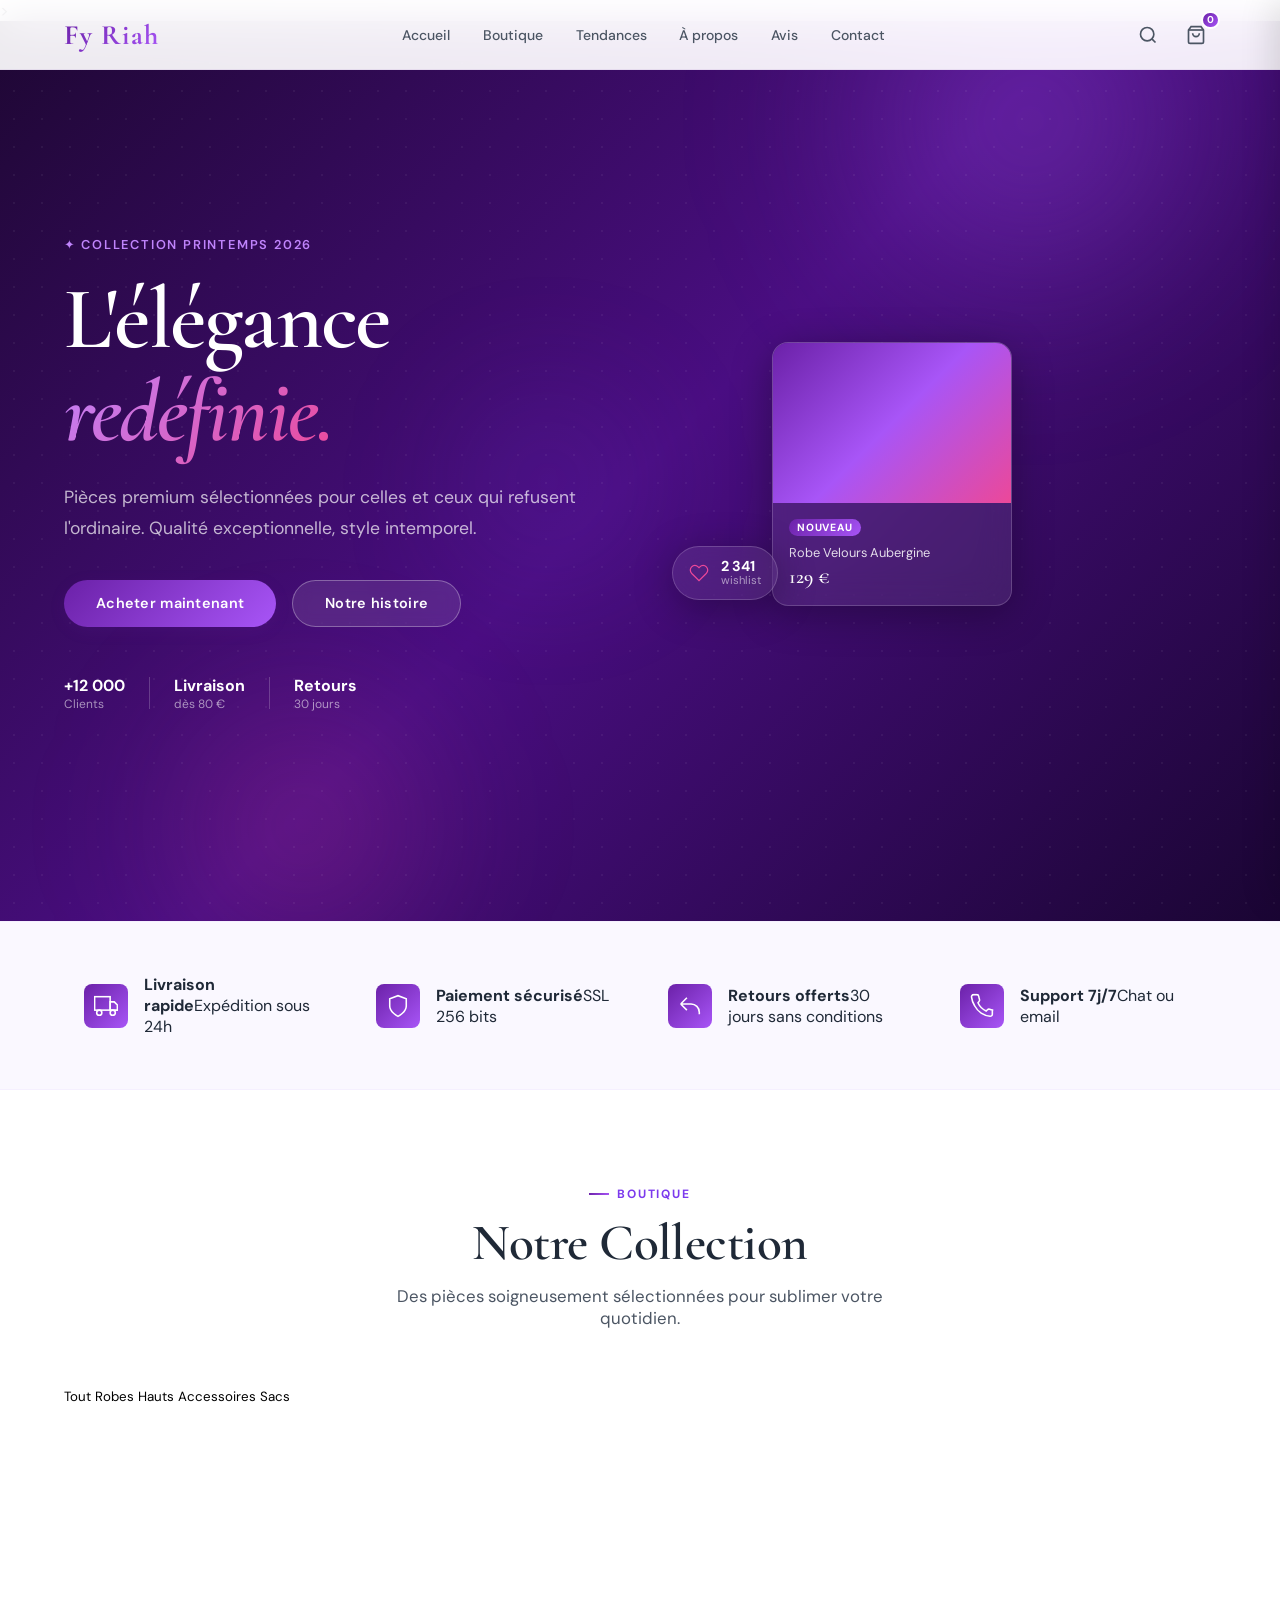
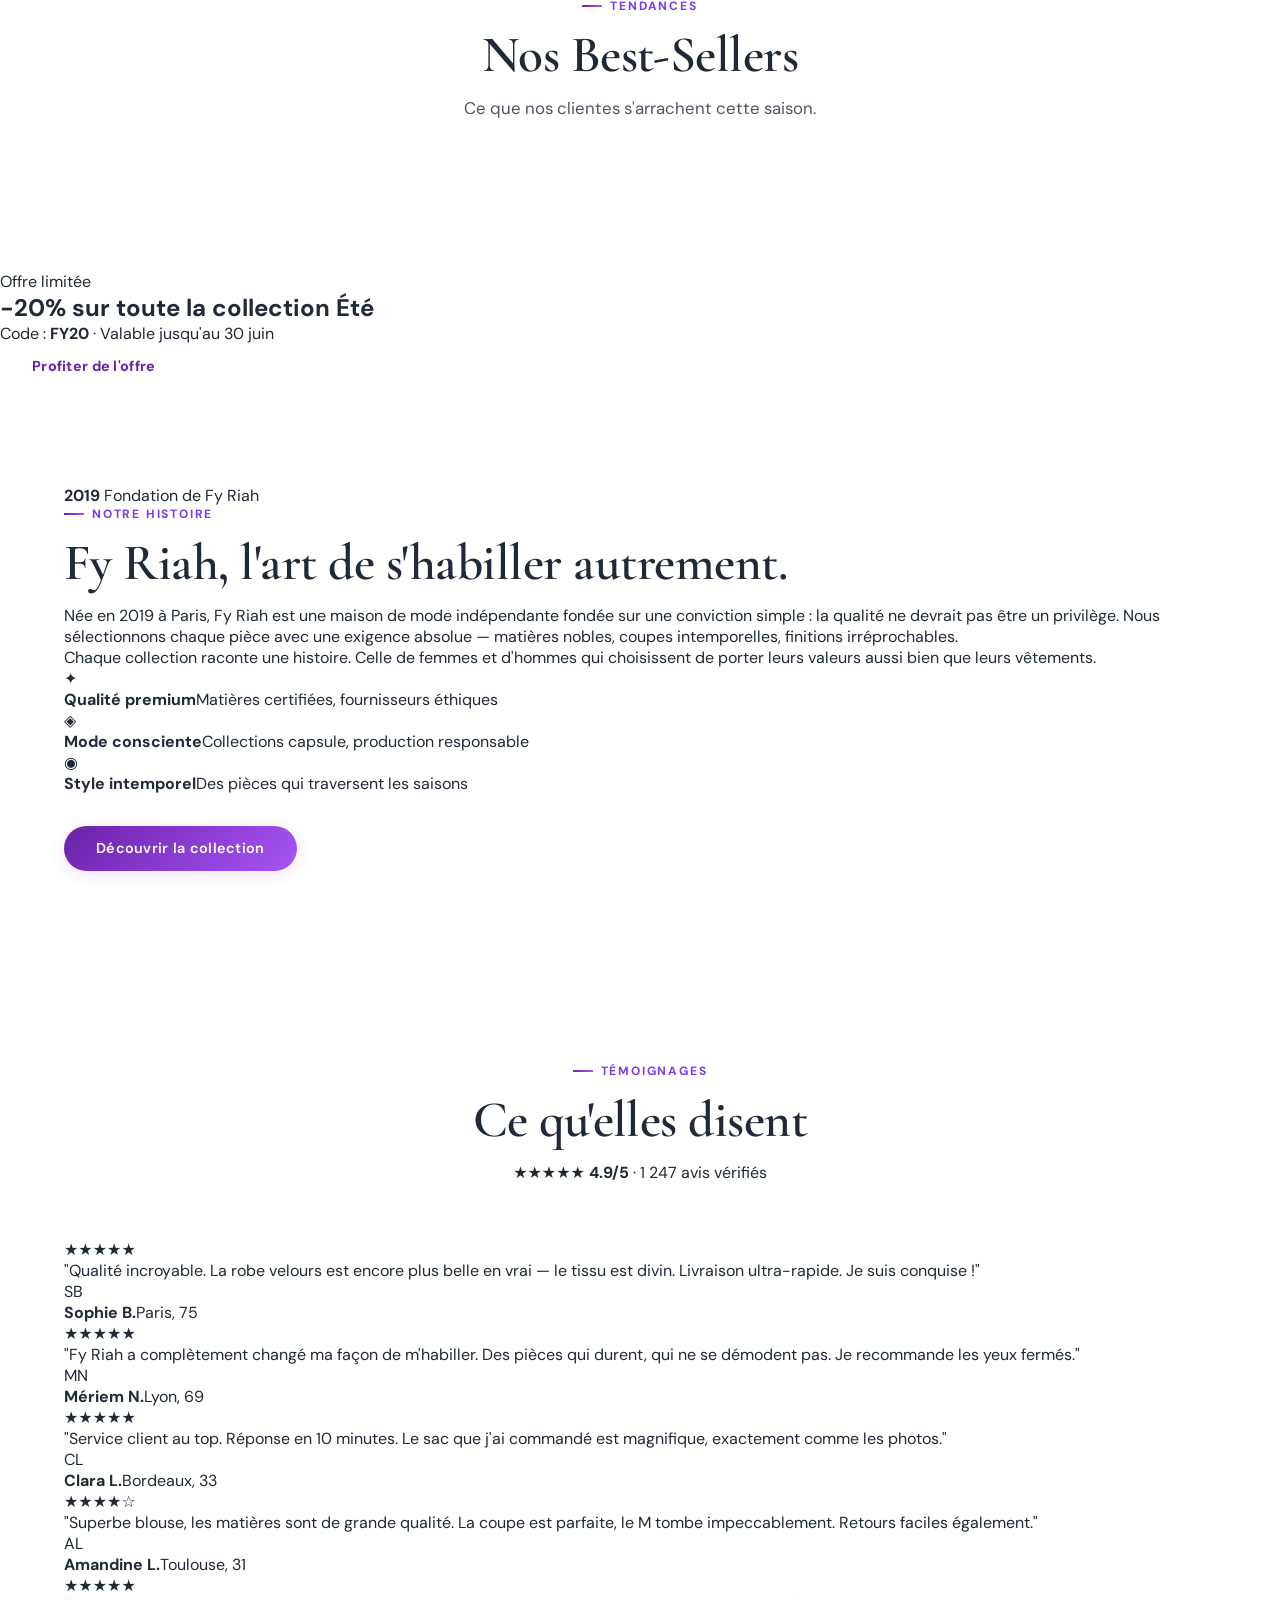
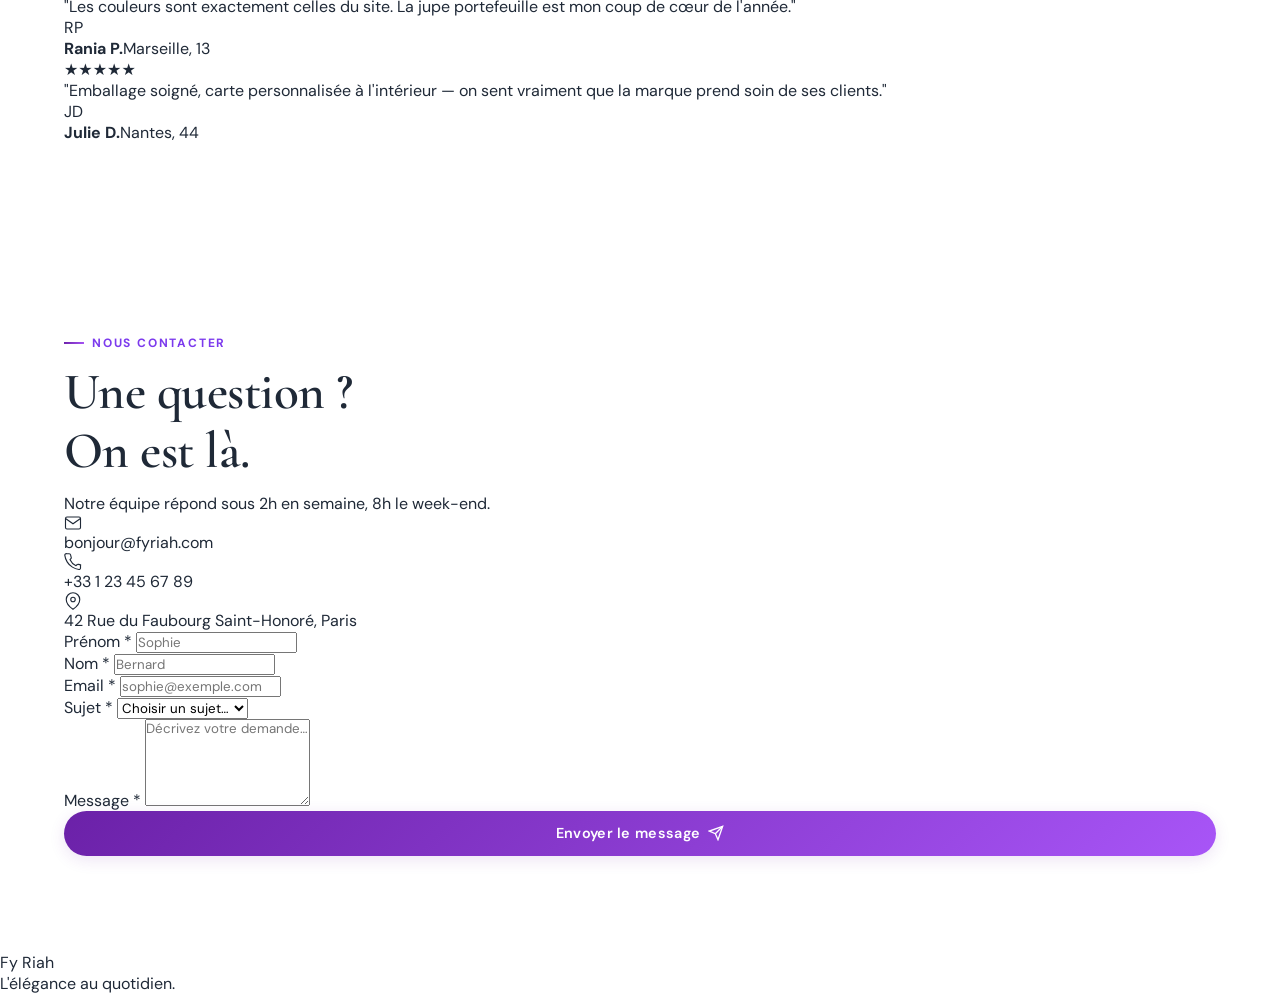
==== commit c81e2491: "tsiky" ====
--- a/index.html
+++ b/index.html
@@ -1,370 +1,355 @@
-<!DOCTYPE html>
+>
 <html lang="fr">
 <head>
-<meta charset="UTF-8">
-<meta name="viewport" content="width=device-width, initial-scale=1.0">
-<title>Fy Riah — Boutique Premium en ligne</title>
-<meta name="description" content="Fy Riah, boutique en ligne premium : mode, accessoires, beauté et maison. Élégance violette, qualité et service irréprochable.">
-<link rel="icon" href="data:image/svg+xml,%3Csvg xmlns='http://www.w3.org/2000/svg' viewBox='0 0 100 100'%3E%3Crect width='100' height='100' rx='22' fill='%236d28d9'/%3E%3Ctext x='50' y='70' font-size='58' fill='white' text-anchor='middle' font-family='Georgia,serif' font-style='italic'%3EF%3C/text%3E%3C/svg%3E">
-
-<!-- Polices Google Fonts -->
-<link rel="preconnect" href="https://fonts.googleapis.com">
-<link rel="preconnect" href="https://fonts.gstatic.com" crossorigin>
-<link href="https://fonts.googleapis.com/css2?family=Playfair+Display:ital,wght@0,500;0,600;0,700;1,500;1,600&family=Poppins:wght@300;400;500;600;700&display=swap" rel="stylesheet">
-
-<!-- Font Awesome (icônes) -->
-<link rel="stylesheet" href="https://cdnjs.cloudflare.com/ajax/libs/font-awesome/6.5.1/css/all.min.css">
-
-<link rel="stylesheet" href="style.css">
+  <meta charset="UTF-8" />
+  <meta name="viewport" content="width=device-width, initial-scale=1.0" />
+  <meta name="description" content="Fy Riah — Mode & Lifestyle Premium. Découvrez des pièces uniques sélectionnées avec soin." />
+  <title>Fy Riah — Mode & Lifestyle Premium</title>
+  <link rel="stylesheet" href="style.css" />
+  <link rel="preconnect" href="https://fonts.googleapis.com" />
+  <link rel="preconnect" href="https://fonts.gstatic.com" crossorigin />
+  <link href="https://fonts.googleapis.com/css2?family=Cormorant+Garamond:ital,wght@0,300;0,600;0,700;1,400&family=DM+Sans:wght@300;400;500;600&display=swap" rel="stylesheet" />
 </head>
 <body>
 
-<!-- ================= BARRE D'ANNONCE ================= -->
-<div class="announcement-bar" id="announcement-bar">
-  <p id="announcement-text">✨ Livraison offerte à partir de 100 000 Ar</p>
-  <button class="announcement-close" id="announcement-close" aria-label="Fermer l'annonce"><i class="fa-solid fa-xmark"></i></button>
-</div>
-
-<!-- ================= NAVIGATION ================= -->
-<header class="navbar" id="navbar">
-  <div class="nav-container">
-    <a href="#accueil" class="logo">Fy <em>Riah</em></a>
-
-    <nav class="nav-menu" id="nav-menu">
-      <ul>
-        <li><a href="#accueil" class="nav-link">Accueil</a></li>
-        <li><a href="#boutique" class="nav-link">Boutique</a></li>
-        <li><a href="#populaires" class="nav-link">Populaires</a></li>
-        <li><a href="#apropos" class="nav-link">À propos</a></li>
-        <li><a href="#avis" class="nav-link">Avis</a></li>
-        <li><a href="#contact" class="nav-link">Contact</a></li>
-      </ul>
-      <div class="nav-social">
-        <a href="#" aria-label="Facebook"><i class="fa-brands fa-facebook-f"></i></a>
-        <a href="#" aria-label="Instagram"><i class="fa-brands fa-instagram"></i></a>
-        <a href="#" aria-label="TikTok"><i class="fa-brands fa-tiktok"></i></a>
-      </div>
-    </nav>
-
-    <div class="nav-actions">
-      <button class="icon-btn" id="search-toggle" aria-label="Rechercher un produit"><i class="fa-solid fa-magnifying-glass"></i></button>
-      <button class="icon-btn cart-btn" id="cart-toggle" aria-label="Ouvrir le panier">
-        <i class="fa-solid fa-bag-shopping"></i>
-        <span class="cart-count" id="cart-count">0</span>
-      </button>
-      <button class="hamburger" id="hamburger-btn" aria-label="Ouvrir le menu" aria-expanded="false">
-        <span></span><span></span><span></span>
-      </button>
+  <!-- RIDEAU D'ENTRÉE (signature animée) -->
+  <div class="curtain" id="curtain" aria-hidden="true">
+    <div class="curtain__logo">Fy Riah</div>
+  </div>
+
+  <!-- TOAST -->
+  <div class="toast" id="toast" role="alert" aria-live="polite"></div>
+
+  <!-- NAVIGATION -->
+  <header class="nav" id="nav" role="banner">
+    <div class="nav__inner">
+      <a href="#accueil" class="nav__logo" aria-label="Fy Riah — Accueil">Fy Riah</a>
+
+      <nav class="nav__links" id="navLinks" aria-label="Navigation principale">
+        <a href="#accueil"   class="nav__link">Accueil</a>
+        <a href="#produits"  class="nav__link">Boutique</a>
+        <a href="#populaires" class="nav__link">Tendances</a>
+        <a href="#apropos"   class="nav__link">À propos</a>
+        <a href="#avis"      class="nav__link">Avis</a>
+        <a href="#contact"   class="nav__link">Contact</a>
+      </nav>
+
+      <div class="nav__actions">
+        <button class="nav__icon-btn" id="searchToggle" aria-label="Rechercher" aria-expanded="false">
+          <svg viewBox="0 0 24 24" fill="none" stroke="currentColor" stroke-width="2" aria-hidden="true"><circle cx="11" cy="11" r="8"/><path d="m21 21-4.35-4.35"/></svg>
+        </button>
+        <button class="nav__icon-btn" id="cartToggle" aria-label="Panier" aria-expanded="false">
+          <svg viewBox="0 0 24 24" fill="none" stroke="currentColor" stroke-width="2" aria-hidden="true"><path d="M6 2 3 6v14a2 2 0 0 0 2 2h14a2 2 0 0 0 2-2V6l-3-4z"/><line x1="3" y1="6" x2="21" y2="6"/><path d="M16 10a4 4 0 0 1-8 0"/></svg>
+          <span class="nav__badge" id="cartBadge">0</span>
+        </button>
+        <button class="nav__hamburger" id="hamburger" aria-label="Menu" aria-expanded="false">
+          <span></span><span></span><span></span>
+        </button>
+      </div>
     </div>
-  </div>
-</header>
-
-<!-- ================= HERO ================= -->
-<section id="accueil" class="hero">
-  <div class="hero-bg">
-    <span class="orb orb-1"></span>
-    <span class="orb orb-2"></span>
-    <span class="orb orb-3"></span>
-  </div>
-  <div class="container hero-content">
-    <div class="hero-text reveal">
-      <span class="eyebrow">Nouvelle collection 2026</span>
-      <h1 class="hero-title">L'élégance violette,<br>sublimée pour vous.</h1>
-      <p class="hero-subtitle">Fy Riah réunit mode, accessoires, beauté et art de vivre dans une seule boutique premium. Des pièces choisies avec soin, pour une élégance qui vous appartient.</p>
-      <div class="hero-actions">
-        <a href="#boutique" class="btn btn-primary">Acheter maintenant <i class="fa-solid fa-arrow-right"></i></a>
-        <a href="#apropos" class="btn btn-outline">Découvrir l'histoire</a>
-      </div>
-      <ul class="hero-trust">
-        <li><i class="fa-solid fa-truck-fast"></i> Livraison rapide</li>
-        <li><i class="fa-solid fa-shield-halved"></i> Paiement sécurisé</li>
-        <li><i class="fa-solid fa-rotate-left"></i> Retours faciles</li>
-      </ul>
+
+    <!-- Barre de recherche -->
+    <div class="search-bar" id="searchBar" aria-hidden="true">
+      <div class="search-bar__inner">
+        <svg viewBox="0 0 24 24" fill="none" stroke="currentColor" stroke-width="2" aria-hidden="true"><circle cx="11" cy="11" r="8"/><path d="m21 21-4.35-4.35"/></svg>
+        <input type="search" id="searchInput" class="search-bar__input" placeholder="Rechercher un produit…" aria-label="Rechercher" autocomplete="off" />
+        <button class="search-bar__close" id="searchClose" aria-label="Fermer">✕</button>
+      </div>
+      <div class="search-results" id="searchResults" role="listbox"></div>
     </div>
-    <div class="hero-visual reveal">
-      <div class="floating-cards">
-        <div class="floating-card fc-1"><i class="fa-solid fa-person-dress"></i></div>
-        <div class="floating-card fc-2"><i class="fa-solid fa-bag-shopping"></i></div>
-        <div class="floating-card fc-3"><i class="fa-solid fa-spray-can-sparkles"></i></div>
-      </div>
+  </header>
+
+  <!-- PANIER LATÉRAL -->
+  <aside class="cart-drawer" id="cartDrawer" aria-label="Panier" aria-hidden="true">
+    <div class="cart-drawer__header">
+      <h2>Votre panier</h2>
+      <button class="cart-drawer__close" id="cartClose" aria-label="Fermer">✕</button>
     </div>
-  </div>
-</section>
-
-<!-- Séparateur ruban -->
-<div class="ribbon-divider" aria-hidden="true">
-  <svg viewBox="0 0 1200 60" preserveAspectRatio="none">
-    <defs>
-      <linearGradient id="ribbonGrad" x1="0" y1="0" x2="1" y2="0">
-        <stop offset="0%" stop-color="#2a0e61"/>
-        <stop offset="50%" stop-color="#6d28d9"/>
-        <stop offset="100%" stop-color="#9333ea"/>
-      </linearGradient>
-    </defs>
-    <path d="M0,30 C300,70 900,-10 1200,30 L1200,60 L0,60 Z" fill="url(#ribbonGrad)"></path>
-  </svg>
-</div>
-
-<!-- ================= BOUTIQUE ================= -->
-<section id="boutique" class="section shop">
-  <div class="container">
-    <div class="section-header reveal">
-      <span class="eyebrow">Notre catalogue</span>
-      <h2>La Boutique Fy Riah</h2>
-      <p>Explorez nos sélections mode, accessoires, beauté et maison.</p>
-    </div>
-
-    <div class="shop-controls reveal">
-      <div class="search-box">
-        <i class="fa-solid fa-magnifying-glass"></i>
-        <input type="text" id="search-input" placeholder="Rechercher un produit (ex : robe, sac, parfum...)">
-      </div>
-      <div class="category-chips" id="category-chips">
-        <button class="chip active" data-category="tous">Tous</button>
-        <button class="chip" data-category="mode">Mode</button>
-        <button class="chip" data-category="accessoires">Accessoires</button>
-        <button class="chip" data-category="beaute">Beauté</button>
-        <button class="chip" data-category="maison">Maison</button>
-      </div>
-    </div>
-
-    <div class="product-grid" id="product-grid"></div>
-    <p class="no-results" id="no-results">Aucun produit ne correspond à votre recherche. Essayez un autre mot-clé.</p>
-  </div>
-</section>
-
-<!-- ================= PRODUITS POPULAIRES ================= -->
-<section id="populaires" class="section section-dark">
-  <div class="container">
-    <div class="section-header light reveal">
-      <span class="eyebrow">Coups de cœur</span>
-      <h2>Produits Populaires</h2>
-      <p>Les pièces préférées de notre communauté Fy Riah.</p>
-    </div>
-    <div class="popular-track" id="popular-track"></div>
-  </div>
-</section>
-
-<!-- ================= À PROPOS ================= -->
-<section id="apropos" class="section about">
-  <div class="container about-grid">
-    <div class="about-visual reveal">
-      <div class="about-monogram">FR</div>
-      <span class="about-deco deco-1"><i class="fa-solid fa-gem"></i></span>
-      <span class="about-deco deco-2"><i class="fa-solid fa-feather"></i></span>
-      <span class="about-deco deco-3"><i class="fa-solid fa-star"></i></span>
-    </div>
-    <div class="about-text reveal">
-      <span class="eyebrow">À propos de Fy Riah</span>
-      <h2>Une élégance pensée pour vous</h2>
-      <p>Fy Riah est née à Madagascar avec une idée simple : offrir une expérience de boutique premium, accessible à toutes celles et ceux qui aiment le raffinement. Le violet, couleur de créativité et de noblesse, est notre signature dans chaque collection.</p>
-      <p>Chaque produit est sélectionné avec exigence pour sa qualité, son style intemporel et son authenticité. Notre mission : faire de chaque commande un petit moment de plaisir, du clic à la livraison.</p>
-      <ul class="value-list">
-        <li><i class="fa-solid fa-crown"></i><div><strong>Qualité Premium</strong><span>Des matières et finitions soigneusement choisies.</span></div></li>
-        <li><i class="fa-solid fa-clock-rotate-left"></i><div><strong>Élégance Intemporelle</strong><span>Des pièces qui traversent les saisons avec style.</span></div></li>
-        <li><i class="fa-solid fa-map-location-dot"></i><div><strong>Authenticité Malgache</strong><span>Une marque fière de ses racines, tournée vers le monde.</span></div></li>
-        <li><i class="fa-solid fa-headset"></i><div><strong>Service Dévoué</strong><span>Une équipe à l'écoute avant, pendant et après l'achat.</span></div></li>
-      </ul>
-      <div class="about-stats">
-        <div class="stat-item"><span class="stat-number" data-target="5000">0</span><span class="stat-suffix">+</span><span class="stat-label">Clients satisfaits</span></div>
-        <div class="stat-item"><span class="stat-number" data-target="150">0</span><span class="stat-suffix">+</span><span class="stat-label">Produits</span></div>
-        <div class="stat-item"><span class="stat-number" data-target="4">0</span><span class="stat-suffix">,8/5</span><span class="stat-label">Note moyenne</span></div>
-        <div class="stat-item"><span class="stat-number" data-target="6">0</span><span class="stat-suffix">+</span><span class="stat-label">Ans d'expérience</span></div>
-      </div>
-    </div>
-  </div>
-</section>
-
-<!-- ================= AVIS CLIENTS ================= -->
-<section id="avis" class="section reviews">
-  <div class="container">
-    <div class="section-header reveal">
-      <span class="eyebrow">Témoignages</span>
-      <h2>Ce que disent nos clients</h2>
-      <p>Des avis vérifiés de la communauté Fy Riah.</p>
-    </div>
-    <div class="reviews-wrapper reveal">
-      <button class="scroll-btn prev" id="reviews-prev" aria-label="Avis précédents"><i class="fa-solid fa-chevron-left"></i></button>
-      <div class="reviews-track" id="reviews-track"></div>
-      <button class="scroll-btn next" id="reviews-next" aria-label="Avis suivants"><i class="fa-solid fa-chevron-right"></i></button>
-    </div>
-  </div>
-</section>
-
-<!-- ================= CONTACT ================= -->
-<section id="contact" class="section contact">
-  <div class="container contact-grid">
-    <div class="contact-form-wrapper reveal">
-      <span class="eyebrow">Une question ?</span>
-      <h2>Contactez-nous</h2>
-      <p>Notre équipe vous répond sous 24h ouvrées.</p>
-      <form id="contact-form" novalidate>
-        <div class="form-group">
-          <label for="cf-name">Nom complet</label>
-          <input type="text" id="cf-name" name="name" placeholder="Votre nom">
-          <span class="error-message" id="err-name"></span>
-        </div>
-        <div class="form-group">
-          <label for="cf-email">Adresse e-mail</label>
-          <input type="email" id="cf-email" name="email" placeholder="vous@exemple.com">
-          <span class="error-message" id="err-email"></span>
-        </div>
-        <div class="form-group">
-          <label for="cf-subject">Sujet</label>
-          <select id="cf-subject" name="subject">
-            <option value="">Choisissez un sujet</option>
-            <option value="commande">Question sur une commande</option>
-            <option value="produit">Renseignement produit</option>
-            <option value="partenariat">Partenariat</option>
-            <option value="autre">Autre</option>
-          </select>
-          <span class="error-message" id="err-subject"></span>
-        </div>
-        <div class="form-group">
-          <label for="cf-message">Message</label>
-          <textarea id="cf-message" name="message" rows="5" placeholder="Écrivez votre message ici..."></textarea>
-          <span class="error-message" id="err-message"></span>
-        </div>
-        <button type="submit" class="btn btn-primary btn-block" id="cf-submit">
-          <span class="btn-label">Envoyer le message</span>
-          <i class="fa-solid fa-spinner fa-spin btn-spinner"></i>
-        </button>
-        <p class="form-success" id="form-success"><i class="fa-solid fa-circle-check"></i> Votre message a bien été envoyé. Merci !</p>
-      </form>
-    </div>
-
-    <div class="contact-info reveal">
-      <div class="info-card">
-        <i class="fa-solid fa-location-dot"></i>
-        <div><strong>Adresse</strong><span>Antananarivo, Madagascar</span></div>
-      </div>
-      <div class="info-card">
-        <i class="fa-solid fa-phone"></i>
-        <div><strong>Téléphone</strong><span>+261 34 00 000 00</span></div>
-      </div>
-      <div class="info-card">
-        <i class="fa-solid fa-envelope"></i>
-        <div><strong>E-mail</strong><span>contact@fyriah.mg</span></div>
-      </div>
-      <div class="info-card">
-        <i class="fa-solid fa-clock"></i>
-        <div><strong>Horaires</strong><span>Lun - Sam, 8h - 18h</span></div>
-      </div>
-      <div class="map-block">
-        <i class="fa-solid fa-location-dot"></i>
-        <span>Fy Riah HQ — Antananarivo</span>
-      </div>
-      <div class="social-row">
-        <a href="#" aria-label="Facebook"><i class="fa-brands fa-facebook-f"></i></a>
-        <a href="#" aria-label="Instagram"><i class="fa-brands fa-instagram"></i></a>
-        <a href="#" aria-label="TikTok"><i class="fa-brands fa-tiktok"></i></a>
-        <a href="#" aria-label="WhatsApp"><i class="fa-brands fa-whatsapp"></i></a>
-      </div>
-    </div>
-  </div>
-</section>
-
-<!-- ================= FOOTER ================= -->
-<footer class="footer">
-  <div class="container">
-    <div class="footer-newsletter reveal">
-      <div>
-        <h3>Restez informé(e)</h3>
-        <p>Recevez nos nouveautés et offres exclusives en avant-première.</p>
-      </div>
-      <form id="newsletter-form">
-        <input type="email" id="newsletter-email" placeholder="Votre adresse e-mail" aria-label="Adresse e-mail">
-        <button type="submit"><i class="fa-solid fa-paper-plane"></i> S'abonner</button>
-      </form>
-    </div>
-
-    <div class="footer-grid">
-      <div class="footer-col footer-brand">
-        <a href="#accueil" class="logo">Fy <em>Riah</em></a>
-        <p>La boutique premium qui sublime votre quotidien, une touche de violet à la fois.</p>
-        <div class="social-row">
-          <a href="#" aria-label="Facebook"><i class="fa-brands fa-facebook-f"></i></a>
-          <a href="#" aria-label="Instagram"><i class="fa-brands fa-instagram"></i></a>
-          <a href="#" aria-label="TikTok"><i class="fa-brands fa-tiktok"></i></a>
-          <a href="#" aria-label="WhatsApp"><i class="fa-brands fa-whatsapp"></i></a>
-        </div>
-      </div>
-      <div class="footer-col">
-        <h4>Boutique</h4>
-        <ul>
-          <li><a href="#boutique">Mode</a></li>
-          <li><a href="#boutique">Accessoires</a></li>
-          <li><a href="#boutique">Beauté</a></li>
-          <li><a href="#boutique">Maison</a></li>
-          <li><a href="#boutique">Promotions</a></li>
-        </ul>
-      </div>
-      <div class="footer-col">
-        <h4>Aide</h4>
-        <ul>
-          <li><a href="#">FAQ</a></li>
-          <li><a href="#">Livraison &amp; retours</a></li>
-          <li><a href="#">Suivi de commande</a></li>
-          <li><a href="#">Conditions générales</a></li>
-          <li><a href="#">Confidentialité</a></li>
-        </ul>
-      </div>
-      <div class="footer-col">
-        <h4>Contact</h4>
-        <ul class="footer-contact">
-          <li><i class="fa-solid fa-location-dot"></i> Antananarivo, Madagascar</li>
-          <li><i class="fa-solid fa-phone"></i> +261 34 00 000 00</li>
-          <li><i class="fa-solid fa-envelope"></i> contact@fyriah.mg</li>
-        </ul>
-      </div>
-    </div>
-
-    <div class="footer-bottom">
-      <p>© 2026 Fy Riah. Tous droits réservés.</p>
-      <div class="payment-icons">
-        <i class="fa-brands fa-cc-visa"></i>
-        <i class="fa-brands fa-cc-mastercard"></i>
-        <i class="fa-solid fa-mobile-screen-button"></i>
-        <i class="fa-solid fa-money-bill-wave"></i>
-      </div>
-    </div>
-  </div>
-</footer>
-
-<!-- ================= OVERLAY (panier / menu mobile / modal) ================= -->
-<div class="overlay" id="overlay"></div>
-
-<!-- ================= PANIER LATÉRAL ================= -->
-<aside class="cart-drawer" id="cart-drawer" aria-label="Panier d'achat">
-  <div class="cart-header">
-    <h3><i class="fa-solid fa-bag-shopping"></i> Votre panier</h3>
-    <button class="icon-btn" id="cart-close" aria-label="Fermer le panier"><i class="fa-solid fa-xmark"></i></button>
-  </div>
-  <div class="cart-items" id="cart-items"></div>
-  <p class="cart-empty" id="cart-empty">Votre panier est vide pour le moment.<br>Découvrez notre <a href="#boutique">boutique</a> !</p>
-  <div class="cart-footer" id="cart-footer">
-    <div class="cart-total-row"><span>Sous-total</span><span id="cart-total">0 Ar</span></div>
-    <button class="btn btn-primary btn-block" id="checkout-btn">Commander <i class="fa-solid fa-arrow-right"></i></button>
-    <button class="btn-link" id="continue-shopping">Continuer mes achats</button>
-  </div>
-</aside>
-
-<!-- ================= MODAL CONFIRMATION COMMANDE ================= -->
-<div class="modal" id="order-modal" role="dialog" aria-modal="true">
-  <div class="modal-content">
-    <i class="fa-solid fa-circle-check modal-icon"></i>
-    <h3>Merci pour votre commande !</h3>
-    <p id="order-modal-text">Votre commande a bien été enregistrée. Notre équipe vous contactera très bientôt.</p>
-    <button class="btn btn-primary" id="modal-close">Parfait</button>
-  </div>
-</div>
-
-<!-- ================= TOASTS ================= -->
-<div class="toast-container" id="toast-container"></div>
-
-<!-- ================= BOUTON RETOUR EN HAUT ================= -->
-<button class="back-to-top" id="back-to-top" aria-label="Retour en haut"><i class="fa-solid fa-chevron-up"></i></button>
-
-<script src="script.js"></script>
-</body>
-</html>
+    <div class="cart-drawer__body" id="cartBody"></div>
+    <div class="cart-drawer__footer" id="cartFooter"></div>
+  </aside>
+  <div class="overlay" id="overlay" aria-hidden="true"></div>
+
+  <main>
+
+    <!-- HERO -->
+    <section class="hero" id="accueil" aria-label="Bannière principale">
+      <div class="hero__bg" aria-hidden="true">
+        <div class="hero__orb hero__orb--1"></div>
+        <div class="hero__orb hero__orb--2"></div>
+        <div class="hero__orb hero__orb--3"></div>
+        <div class="hero__grid"></div>
+      </div>
+      <div class="hero__content">
+        <p class="hero__eyebrow">✦ Collection Printemps 2026</p>
+        <h1 class="hero__title">L'élégance<br /><em>redéfinie.</em></h1>
+        <p class="hero__subtitle">Pièces premium sélectionnées pour celles et ceux qui refusent l'ordinaire. Qualité exceptionnelle, style intemporel.</p>
+        <div class="hero__actions">
+          <a href="#produits" class="btn btn--primary">Acheter maintenant</a>
+          <a href="#apropos" class="btn btn--ghost">Notre histoire</a>
+        </div>
+        <div class="hero__trust">
+          <div class="hero__trust-item"><strong>+12 000</strong><span>Clients</span></div>
+          <div class="hero__trust-sep" aria-hidden="true"></div>
+          <div class="hero__trust-item"><strong>Livraison</strong><span>dès 80 €</span></div>
+          <div class="hero__trust-sep" aria-hidden="true"></div>
+          <div class="hero__trust-item"><strong>Retours</strong><span>30 jours</span></div>
+        </div>
+      </div>
+      <div class="hero__visual" aria-hidden="true">
+        <div class="hero__card hero__card--main">
+          <div class="hero__card-img" style="background:linear-gradient(135deg,#6B21A8,#A855F7,#EC4899)"></div>
+          <div class="hero__card-info">
+            <span class="badge-new">Nouveau</span>
+            <p class="hero__card-name">Robe Velours Aubergine</p>
+            <p class="hero__card-price">129 €</p>
+          </div>
+        </div>
+        <div class="hero__card hero__card--badge">
+          <svg viewBox="0 0 24 24" fill="none" stroke="currentColor" stroke-width="1.5" width="20" height="20"><path d="M20.84 4.61a5.5 5.5 0 0 0-7.78 0L12 5.67l-1.06-1.06a5.5 5.5 0 0 0-7.78 7.78l1.06 1.06L12 21.23l7.78-7.78 1.06-1.06a5.5 5.5 0 0 0 0-7.78z"/></svg>
+          <div><strong>2 341</strong><span>wishlist</span></div>
+        </div>
+      </div>
+    </section>
+
+    <!-- AVANTAGES -->
+    <section class="perks" aria-label="Avantages">
+      <div class="perks__inner">
+        <div class="perks__item">
+          <svg class="perks__icon" viewBox="0 0 24 24" fill="none" stroke="currentColor" stroke-width="1.5" aria-hidden="true"><rect x="1" y="3" width="15" height="13"/><path d="M16 8h4l3 3v5h-7V8z"/><circle cx="5.5" cy="18.5" r="2.5"/><circle cx="18.5" cy="18.5" r="2.5"/></svg>
+          <div><strong>Livraison rapide</strong><span>Expédition sous 24h</span></div>
+        </div>
+        <div class="perks__item">
+          <svg class="perks__icon" viewBox="0 0 24 24" fill="none" stroke="currentColor" stroke-width="1.5" aria-hidden="true"><path d="M12 22s8-4 8-10V5l-8-3-8 3v7c0 6 8 10 8 10z"/></svg>
+          <div><strong>Paiement sécurisé</strong><span>SSL 256 bits</span></div>
+        </div>
+        <div class="perks__item">
+          <svg class="perks__icon" viewBox="0 0 24 24" fill="none" stroke="currentColor" stroke-width="1.5" aria-hidden="true"><path d="M3 10h10a8 8 0 0 1 8 8v2M3 10l6-6M3 10l6 6"/></svg>
+          <div><strong>Retours offerts</strong><span>30 jours sans conditions</span></div>
+        </div>
+        <div class="perks__item">
+          <svg class="perks__icon" viewBox="0 0 24 24" fill="none" stroke="currentColor" stroke-width="1.5" aria-hidden="true"><path d="M22 16.92v3a2 2 0 0 1-2.18 2 19.79 19.79 0 0 1-8.63-3.07A19.5 19.5 0 0 1 4.99 12 19.79 19.79 0 0 1 1.89 3.4 2 2 0 0 1 3.86 1h3a2 2 0 0 1 2 1.72c.127.96.361 1.903.7 2.81a2 2 0 0 1-.45 2.11L8.09 8.91A16 16 0 0 0 16 16.91l1.27-1.27a2 2 0 0 1 2.11-.45c.907.339 1.85.573 2.81.7A2 2 0 0 1 22 16.92z"/></svg>
+          <div><strong>Support 7j/7</strong><span>Chat ou email</span></div>
+        </div>
+      </div>
+    </section>
+
+    <!-- CATALOGUE -->
+    <section class="section" id="produits" aria-labelledby="products-title">
+      <div class="section__inner">
+        <header class="section__header">
+          <p class="section__eyebrow">Boutique</p>
+          <h2 class="section__title" id="products-title">Notre Collection</h2>
+          <p class="section__desc">Des pièces soigneusement sélectionnées pour sublimer votre quotidien.</p>
+        </header>
+        <div class="filter-bar" role="group" aria-label="Filtrer">
+          <button class="filter-btn active" data-filter="all">Tout</button>
+          <button class="filter-btn" data-filter="robes">Robes</button>
+          <button class="filter-btn" data-filter="hauts">Hauts</button>
+          <button class="filter-btn" data-filter="accessoires">Accessoires</button>
+          <button class="filter-btn" data-filter="sacs">Sacs</button>
+        </div>
+        <div class="products-grid" id="productsGrid" role="list"></div>
+      </div>
+    </section>
+
+    <!-- BEST-SELLERS -->
+    <section class="section popular-section" id="populaires" aria-labelledby="popular-title">
+      <div class="section__inner">
+        <header class="section__header">
+          <p class="section__eyebrow">Tendances</p>
+          <h2 class="section__title" id="popular-title">Nos Best-Sellers</h2>
+          <p class="section__desc">Ce que nos clientes s'arrachent cette saison.</p>
+        </header>
+        <div class="popular-grid" id="popularGrid" role="list"></div>
+      </div>
+    </section>
+
+    <!-- PROMO BANNER -->
+    <section class="promo-banner" aria-label="Offre promotionnelle">
+      <div class="promo-banner__inner">
+        <div>
+          <p class="promo-banner__eyebrow">Offre limitée</p>
+          <h2 class="promo-banner__title">-20% sur toute la collection Été</h2>
+          <p class="promo-banner__sub">Code : <strong>FY20</strong> · Valable jusqu'au 30 juin</p>
+        </div>
+        <a href="#produits" class="btn btn--white">Profiter de l'offre</a>
+      </div>
+    </section>
+
+    <!-- À PROPOS -->
+    <section class="section" id="apropos" aria-labelledby="about-title">
+      <div class="section__inner about-inner">
+        <div class="about__visual" aria-hidden="true">
+          <div class="about__img about__img--main"></div>
+          <div class="about__img about__img--accent"></div>
+          <div class="about__stat-card">
+            <strong>2019</strong>
+            <span>Fondation de Fy Riah</span>
+          </div>
+        </div>
+        <div class="about__content">
+          <p class="section__eyebrow">Notre histoire</p>
+          <h2 class="section__title about__title" id="about-title">Fy Riah, l'art de s'habiller autrement.</h2>
+          <p class="about__text">Née en 2019 à Paris, Fy Riah est une maison de mode indépendante fondée sur une conviction simple : la qualité ne devrait pas être un privilège. Nous sélectionnons chaque pièce avec une exigence absolue — matières nobles, coupes intemporelles, finitions irréprochables.</p>
+          <p class="about__text">Chaque collection raconte une histoire. Celle de femmes et d'hommes qui choisissent de porter leurs valeurs aussi bien que leurs vêtements.</p>
+          <div class="about__values">
+            <div class="about__value">
+              <div class="about__value-icon">✦</div>
+              <div><strong>Qualité premium</strong><span>Matières certifiées, fournisseurs éthiques</span></div>
+            </div>
+            <div class="about__value">
+              <div class="about__value-icon">◈</div>
+              <div><strong>Mode consciente</strong><span>Collections capsule, production responsable</span></div>
+            </div>
+            <div class="about__value">
+              <div class="about__value-icon">◉</div>
+              <div><strong>Style intemporel</strong><span>Des pièces qui traversent les saisons</span></div>
+            </div>
+          </div>
+          <a href="#produits" class="btn btn--primary" style="margin-top:2rem;display:inline-flex">Découvrir la collection</a>
+        </div>
+      </div>
+    </section>
+
+    <!-- AVIS -->
+    <section class="section reviews-section" id="avis" aria-labelledby="reviews-title">
+      <div class="section__inner">
+        <header class="section__header">
+          <p class="section__eyebrow">Témoignages</p>
+          <h2 class="section__title" id="reviews-title">Ce qu'elles disent</h2>
+          <div class="reviews-meta" aria-label="Note globale 4.9 sur 5">
+            <span class="stars" aria-hidden="true">★★★★★</span>
+            <strong>4.9/5</strong>
+            <span>· 1 247 avis vérifiés</span>
+          </div>
+        </header>
+        <div class="reviews-grid" role="list">
+          <article class="review-card" role="listitem">
+            <div class="stars" aria-label="5 étoiles">★★★★★</div>
+            <p>"Qualité incroyable. La robe velours est encore plus belle en vrai — le tissu est divin. Livraison ultra-rapide. Je suis conquise !"</p>
+            <footer class="review-card__author">
+              <div class="review-card__avatar">SB</div>
+              <div><strong>Sophie B.</strong><span>Paris, 75</span></div>
+            </footer>
+          </article>
+          <article class="review-card review-card--featured" role="listitem">
+            <div class="stars" aria-label="5 étoiles">★★★★★</div>
+            <p>"Fy Riah a complètement changé ma façon de m'habiller. Des pièces qui durent, qui ne se démodent pas. Je recommande les yeux fermés."</p>
+            <footer class="review-card__author">
+              <div class="review-card__avatar">MN</div>
+              <div><strong>Mériem N.</strong><span>Lyon, 69</span></div>
+            </footer>
+          </article>
+          <article class="review-card" role="listitem">
+            <div class="stars" aria-label="5 étoiles">★★★★★</div>
+            <p>"Service client au top. Réponse en 10 minutes. Le sac que j'ai commandé est magnifique, exactement comme les photos."</p>
+            <footer class="review-card__author">
+              <div class="review-card__avatar">CL</div>
+              <div><strong>Clara L.</strong><span>Bordeaux, 33</span></div>
+            </footer>
+          </article>
+          <article class="review-card" role="listitem">
+            <div class="stars" aria-label="4 étoiles">★★★★☆</div>
+            <p>"Superbe blouse, les matières sont de grande qualité. La coupe est parfaite, le M tombe impeccablement. Retours faciles également."</p>
+            <footer class="review-card__author">
+              <div class="review-card__avatar">AL</div>
+              <div><strong>Amandine L.</strong><span>Toulouse, 31</span></div>
+            </footer>
+          </article>
+          <article class="review-card" role="listitem">
+            <div class="stars" aria-label="5 étoiles">★★★★★</div>
+            <p>"Les couleurs sont exactement celles du site. La jupe portefeuille est mon coup de cœur de l'année."</p>
+            <footer class="review-card__author">
+              <div class="review-card__avatar">RP</div>
+              <div><strong>Rania P.</strong><span>Marseille, 13</span></div>
+            </footer>
+          </article>
+          <article class="review-card" role="listitem">
+            <div class="stars" aria-label="5 étoiles">★★★★★</div>
+            <p>"Emballage soigné, carte personnalisée à l'intérieur — on sent vraiment que la marque prend soin de ses clients."</p>
+            <footer class="review-card__author">
+              <div class="review-card__avatar">JD</div>
+              <div><strong>Julie D.</strong><span>Nantes, 44</span></div>
+            </footer>
+          </article>
+        </div>
+      </div>
+    </section>
+
+    <!-- CONTACT -->
+    <section class="section" id="contact" aria-labelledby="contact-title">
+      <div class="section__inner contact-inner">
+        <div class="contact__info">
+          <p class="section__eyebrow">Nous contacter</p>
+          <h2 class="section__title contact__title" id="contact-title">Une question ?<br />On est là.</h2>
+          <p class="contact__text">Notre équipe répond sous 2h en semaine, 8h le week-end.</p>
+          <div class="contact__details">
+            <div class="contact__detail">
+              <svg viewBox="0 0 24 24" fill="none" stroke="currentColor" stroke-width="1.5" aria-hidden="true" width="18" height="18"><path d="M4 4h16c1.1 0 2 .9 2 2v12c0 1.1-.9 2-2 2H4c-1.1 0-2-.9-2-2V6c0-1.1.9-2 2-2z"/><polyline points="22,6 12,13 2,6"/></svg>
+              <span>bonjour@fyriah.com</span>
+            </div>
+            <div class="contact__detail">
+              <svg viewBox="0 0 24 24" fill="none" stroke="currentColor" stroke-width="1.5" aria-hidden="true" width="18" height="18"><path d="M22 16.92v3a2 2 0 0 1-2.18 2 19.79 19.79 0 0 1-8.63-3.07 19.5 19.5 0 0 1-7-7 19.79 19.79 0 0 1-3.07-8.63A2 2 0 0 1 3.86 1h3a2 2 0 0 1 2 1.72c.127.96.361 1.903.7 2.81a2 2 0 0 1-.45 2.11L8.09 8.91A16 16 0 0 0 16 16.91l1.27-1.27a2 2 0 0 1 2.11-.45c.907.339 1.85.573 2.81.7A2 2 0 0 1 22 16.92z"/></svg>
+              <span>+33 1 23 45 67 89</span>
+            </div>
+            <div class="contact__detail">
+              <svg viewBox="0 0 24 24" fill="none" stroke="currentColor" stroke-width="1.5" aria-hidden="true" width="18" height="18"><path d="M21 10c0 7-9 13-9 13s-9-6-9-13a9 9 0 0 1 18 0z"/><circle cx="12" cy="10" r="3"/></svg>
+              <span>42 Rue du Faubourg Saint-Honoré, Paris</span>
+            </div>
+          </div>
+        </div>
+
+        <form class="contact-form" id="contactForm" novalidate aria-label="Formulaire de contact">
+          <div class="form-row">
+            <div class="form-group">
+              <label for="fname" class="form-label">Prénom *</label>
+              <input type="text" id="fname" name="fname" class="form-input" placeholder="Sophie" required autocomplete="given-name" />
+              <span class="form-error" id="fnameError" role="alert"></span>
+            </div>
+            <div class="form-group">
+              <label for="lname" class="form-label">Nom *</label>
+              <input type="text" id="lname" name="lname" class="form-input" placeholder="Bernard" required autocomplete="family-name" />
+              <span class="form-error" id="lnameError" role="alert"></span>
+            </div>
+          </div>
+          <div class="form-group">
+            <label for="email" class="form-label">Email *</label>
+            <input type="email" id="email" name="email" class="form-input" placeholder="sophie@exemple.com" required autocomplete="email" />
+            <span class="form-error" id="emailError" role="alert"></span>
+          </div>
+          <div class="form-group">
+            <label for="subject" class="form-label">Sujet *</label>
+            <select id="subject" name="subject" class="form-input" required>
+              <option value="">Choisir un sujet…</option>
+              <option value="commande">Ma commande</option>
+              <option value="produit">Question produit</option>
+              <option value="retour">Retour / Échange</option>
+              <option value="autre">Autre</option>
+            </select>
+            <span class="form-error" id="subjectError" role="alert"></span>
+          </div>
+          <div class="form-group">
+            <label for="message" class="form-label">Message *</label>
+            <textarea id="message" name="message" class="form-input form-textarea" placeholder="Décrivez votre demande…" rows="5" required></textarea>
+            <span class="form-error" id="messageError" role="alert"></span>
+          </div>
+          <button type="submit" class="btn btn--primary btn--full">
+            Envoyer le message
+            <svg viewBox="0 0 24 24" fill="none" stroke="currentColor" stroke-width="2" width="16" height="16" aria-hidden="true"><line x1="22" y1="2" x2="11" y2="13"/><polygon points="22 2 15 22 11 13 2 9 22 2"/></svg>
+          </button>
+          <div class="form-success" id="formSuccess" role="alert" aria-live="polite"></div>
+        </form>
+      </div>
+    </section>
+
+  </main>
+
+  <!-- FOOTER -->
+  <footer class="footer" role="contentinfo">
+    <div class="footer__top">
+      <div class="footer__inner">
+        <div class="footer__brand">
+          <a href="#accueil" class="footer__logo">Fy Riah</a>
+          <p class="footer__tagline">L'élégance au quotidien.</p>
+          <p class="footer__desc">
--- a/style.css
+++ b/style.css
@@ -1,592 +1,718 @@
-/* ================================
-   FY RIAH — style.css  (thème violet)
-   ================================ */
-
-/* ---------- Variables ---------- */
+/* ═══════════════════════════════════════════════
+   FY RIAH — style.css
+   Palette violette premium, typographie Cormorant + DM Sans
+═══════════════════════════════════════════════ */
+
+/* ─── 1. VARIABLES ─────────────────────────── */
 :root {
-  --v1: #4c1d95;   /* violet très foncé */
-  --v2: #5b21b6;   /* violet foncé */
-  --v3: #7c3aed;   /* violet principal */
-  --v4: #8b5cf6;   /* violet moyen */
-  --v5: #a78bfa;   /* violet clair */
-  --v6: #ddd6fe;   /* violet très clair */
-  --v7: #f5f3ff;   /* fond violet pâle */
-  --acc: #c084fc;  /* accent mauve */
-  --dark: #0f0720;
-  --dark2: #1e0a3c;
-  --white: #ffffff;
-  --text: #1e1b4b;
-  --text2: #6b6b9c;
-  --cream: #faf8ff;
-  --rad: 16px;
-  --rad-sm: 10px;
-  --shadow: 0 8px 40px rgba(76,29,149,0.14);
-  --shadow-lg: 0 20px 60px rgba(76,29,149,0.2);
-  --t: 0.28s cubic-bezier(.4,0,.2,1);
-  --font-d: 'Cormorant Garamond', Georgia, serif;
-  --font-b: 'Outfit', sans-serif;
-}
-
-*,*::before,*::after { box-sizing: border-box; margin: 0; padding: 0; }
+  /* Violets */
+  --v-900: #1E0733;
+  --v-800: #2D0A50;
+  --v-700: #4A0E82;
+  --v-600: #6B21A8;
+  --v-500: #7C3AED;
+  --v-400: #A855F7;
+  --v-300: #C084FC;
+  --v-200: #E9D5FF;
+  --v-100: #F5F0FF;
+  --v-50:  #FAF8FF;
+
+  /* Neutres */
+  --white:  #FFFFFF;
+  --gray-50: #F9FAFB;
+  --gray-100: #F3F4F6;
+  --gray-200: #E5E7EB;
+  --gray-400: #9CA3AF;
+  --gray-600: #4B5563;
+  --gray-800: #1F2937;
+  --black:  #0A0A0F;
+
+  /* Gradients signature */
+  --grad-primary: linear-gradient(135deg, var(--v-600) 0%, var(--v-400) 100%);
+  --grad-hero: linear-gradient(135deg, var(--v-900) 0%, var(--v-700) 50%, #1a0533 100%);
+  --grad-card: linear-gradient(135deg, var(--v-600), var(--v-300), #EC4899);
+
+  /* Typo */
+  --font-display: 'Cormorant Garamond', Georgia, serif;
+  --font-body: 'DM Sans', system-ui, sans-serif;
+
+  /* Espacement */
+  --nav-h: 70px;
+  --max-w: 1200px;
+  --radius: 16px;
+  --radius-sm: 8px;
+  --radius-full: 9999px;
+
+  /* Ombres */
+  --shadow-sm: 0 1px 3px rgba(0,0,0,.08);
+  --shadow-md: 0 4px 16px rgba(107,33,168,.12);
+  --shadow-lg: 0 8px 32px rgba(107,33,168,.2);
+  --shadow-xl: 0 16px 60px rgba(107,33,168,.28);
+
+  /* Transitions */
+  --ease: cubic-bezier(.25,.46,.45,.94);
+  --ease-spring: cubic-bezier(.34,1.56,.64,1);
+  --dur: 280ms;
+}
+
+/* ─── 2. RESET ──────────────────────────────── */
+*, *::before, *::after { box-sizing: border-box; margin: 0; padding: 0; }
 html { scroll-behavior: smooth; font-size: 16px; }
-body { font-family: var(--font-b); background: var(--cream); color: var(--text); overflow-x: hidden; line-height: 1.65; }
-a { text-decoration: none; color: inherit; }
-button { cursor: pointer; font-family: var(--font-b); border: none; outline: none; }
-img { max-width: 100%; display: block; }
+body { font-family: var(--font-body); color: var(--gray-800); background: var(--white); overflow-x: hidden; }
+img, svg { display: block; max-width: 100%; }
+a { color: inherit; text-decoration: none; }
 ul { list-style: none; }
-.container { max-width: 1160px; margin: 0 auto; padding: 0 24px; }
-
-/* ---------- Buttons ---------- */
-.btn-primary {
-  display: inline-flex; align-items: center; justify-content: center; gap: 8px;
-  background: linear-gradient(135deg, var(--v3), var(--v2));
-  color: #fff; font-weight: 600; font-size: .93rem;
-  letter-spacing: .04em; padding: 14px 32px;
-  border-radius: 50px; border: none;
-  transition: var(--t); box-shadow: 0 4px 20px rgba(124,58,237,.35);
-}
-.btn-primary:hover { transform: translateY(-2px); box-shadow: 0 8px 30px rgba(124,58,237,.45); filter: brightness(1.08); }
-.btn-outline {
-  display: inline-flex; align-items: center; gap: 6px;
-  background: transparent; color: rgba(255,255,255,.9);
-  font-weight: 500; font-size: .93rem;
-  padding: 13px 28px; border-radius: 50px;
-  border: 1.5px solid rgba(255,255,255,.35);
-  transition: var(--t);
-}
-.btn-outline:hover { background: rgba(255,255,255,.1); border-color: var(--acc); color: var(--acc); }
-
-/* ---------- Navbar ---------- */
-.navbar {
-  position: fixed; top: 0; left: 0; right: 0; z-index: 900;
-  display: flex; align-items: center; justify-content: space-between;
-  padding: 22px 48px; transition: var(--t);
-}
-.navbar.scrolled {
-  background: rgba(15,7,32,.95);
-  backdrop-filter: blur(20px);
-  padding: 14px 48px;
-  box-shadow: 0 2px 30px rgba(0,0,0,.4);
-}
-.nav-logo {
-  font-family: var(--font-d); font-size: 1.7rem; font-weight: 700;
-  color: #fff; letter-spacing: .05em;
-}
-.nav-logo span { color: var(--acc); }
-.nav-links { display: flex; gap: 36px; }
-.nav-links a {
-  color: rgba(255,255,255,.82); font-size: .9rem; font-weight: 400;
-  letter-spacing: .05em; transition: var(--t); position: relative;
-}
-.nav-links a::after {
-  content: ''; position: absolute; bottom: -4px; left: 0;
-  width: 0; height: 1.5px; background: var(--acc); transition: var(--t);
-}
-.nav-links a:hover { color: var(--acc); }
-.nav-links a:hover::after { width: 100%; }
-.nav-actions { display: flex; align-items: center; gap: 12px; }
-.btn-icon {
-  background: rgba(255,255,255,.08); border: 1px solid rgba(255,255,255,.12);
-  color: rgba(255,255,255,.85); width: 40px; height: 40px;
-  border-radius: 50%; display: flex; align-items: center; justify-content: center;
-  transition: var(--t);
-}
-.btn-icon:hover { background: var(--v3); border-color: var(--v3); color: #fff; }
-.btn-cart-icon { position: relative; }
-.cart-badge {
-  position: absolute; top: -6px; right: -6px;
-  background: var(--acc); color: #fff;
-  font-size: .62rem; font-weight: 700;
-  width: 18px; height: 18px; border-radius: 50%;
+button { cursor: pointer; border: none; background: none; font-family: inherit; }
+input, textarea, select { font-family: inherit; }
+::selection { background: var(--v-200); color: var(--v-800); }
+:focus-visible { outline: 2px solid var(--v-500); outline-offset: 3px; border-radius: 4px; }
+@media (prefers-reduced-motion: reduce) { *, *::before, *::after { animation-duration: .01ms !important; transition-duration: .01ms !important; } }
+
+/* ─── 3. RIDEAU D'ENTRÉE ─────────────────── */
+.curtain {
+  position: fixed;
+  inset: 0;
+  z-index: 9999;
+  background: var(--grad-hero);
+  display: flex;
+  align-items: center;
+  justify-content: center;
+  animation: curtain-rise 0.7s 1.2s cubic-bezier(.76,0,.24,1) forwards;
+}
+
+.curtain__logo {
+  font-family: var(--font-display);
+  font-size: clamp(3rem, 8vw, 6rem);
+  font-weight: 600;
+  color: var(--white);
+  letter-spacing: .05em;
+  animation: logo-pulse 1s ease-in-out infinite alternate;
+}
+
+@keyframes curtain-rise {
+  to { transform: translateY(-100%); }
+}
+@keyframes logo-pulse {
+  from { opacity: .6; transform: scale(.97); }
+  to   { opacity: 1;  transform: scale(1); }
+}
+
+/* ─── 4. BOUTONS ─────────────────────────── */
+.btn {
+  display: inline-flex;
+  align-items: center;
+  gap: .5rem;
+  padding: .85rem 2rem;
+  border-radius: var(--radius-full);
+  font-family: var(--font-body);
+  font-size: .9rem;
+  font-weight: 600;
+  letter-spacing: .02em;
+  transition: transform var(--dur) var(--ease-spring),
+              box-shadow var(--dur) var(--ease),
+              background var(--dur);
+  position: relative;
+  overflow: hidden;
+  white-space: nowrap;
+}
+
+.btn::before {
+  content: '';
+  position: absolute;
+  inset: 0;
+  background: rgba(255,255,255,.12);
+  transform: translateX(-110%) skewX(-15deg);
+  transition: transform .5s var(--ease);
+}
+.btn:hover::before { transform: translateX(110%) skewX(-15deg); }
+
+.btn--primary {
+  background: var(--grad-primary);
+  color: var(--white);
+  box-shadow: var(--shadow-md);
+}
+.btn--primary:hover { transform: translateY(-2px); box-shadow: var(--shadow-xl); }
+.btn--primary:active { transform: translateY(0); }
+
+.btn--ghost {
+  background: rgba(255,255,255,.1);
+  color: var(--white);
+  border: 1.5px solid rgba(255,255,255,.3);
+  backdrop-filter: blur(8px);
+}
+.btn--ghost:hover { background: rgba(255,255,255,.18); transform: translateY(-2px); }
+
+.btn--white {
+  background: var(--white);
+  color: var(--v-600);
+  font-weight: 700;
+}
+.btn--white:hover { transform: translateY(-2px); box-shadow: var(--shadow-lg); }
+
+.btn--outline {
+  background: transparent;
+  color: var(--v-600);
+  border: 1.5px solid var(--v-400);
+}
+.btn--outline:hover { background: var(--v-100); transform: translateY(-2px); }
+
+.btn--full { width: 100%; justify-content: center; }
+
+/* ─── 5. NAVIGATION ──────────────────────── */
+.nav {
+  position: fixed;
+  top: 0; left: 0; right: 0;
+  z-index: 100;
+  height: var(--nav-h);
+  background: rgba(255,255,255,.92);
+  backdrop-filter: blur(20px) saturate(1.5);
+  border-bottom: 1px solid rgba(107,33,168,.08);
+  transition: box-shadow var(--dur);
+}
+.nav.scrolled { box-shadow: 0 2px 20px rgba(107,33,168,.1); }
+
+.nav__inner {
+  max-width: var(--max-w);
+  margin: 0 auto;
+  padding: 0 1.5rem;
+  height: 100%;
+  display: flex;
+  align-items: center;
+  justify-content: space-between;
+  gap: 1rem;
+}
+
+.nav__logo {
+  font-family: var(--font-display);
+  font-size: 1.75rem;
+  font-weight: 700;
+  background: var(--grad-primary);
+  -webkit-background-clip: text;
+  -webkit-text-fill-color: transparent;
+  background-clip: text;
+  letter-spacing: .04em;
+  flex-shrink: 0;
+}
+
+.nav__links {
+  display: flex;
+  align-items: center;
+  gap: .25rem;
+}
+
+.nav__link {
+  padding: .5rem .9rem;
+  border-radius: var(--radius-full);
+  font-size: .875rem;
+  font-weight: 500;
+  color: var(--gray-600);
+  transition: color var(--dur), background var(--dur);
+  position: relative;
+}
+.nav__link::after {
+  content: '';
+  position: absolute;
+  bottom: 4px; left: .9rem; right: .9rem;
+  height: 1.5px;
+  background: var(--grad-primary);
+  transform: scaleX(0);
+  transform-origin: right;
+  transition: transform var(--dur) var(--ease);
+}
+.nav__link:hover { color: var(--v-600); }
+.nav__link:hover::after { transform: scaleX(1); transform-origin: left; }
+
+.nav__actions { display: flex; align-items: center; gap: .5rem; }
+
+.nav__icon-btn {
+  width: 40px; height: 40px;
   display: flex; align-items: center; justify-content: center;
-}
-.hamburger {
-  display: none; flex-direction: column; gap: 5px;
-  background: none; border: none; padding: 4px;
-}
-.hamburger span { display: block; width: 24px; height: 2px; background: #fff; border-radius: 2px; transition: var(--t); }
-
-/* Mobile Menu */
-.mobile-overlay {
-  display: none; position: fixed; inset: 0; z-index: 950;
-  background: rgba(0,0,0,.5); backdrop-filter: blur(4px);
-}
-.mobile-overlay.show { display: block; }
-.mobile-menu {
-  position: fixed; top: 0; right: -320px; width: 300px; height: 100%;
-  background: var(--dark2); z-index: 960; padding: 40px 32px;
-  transition: right .35s ease; display: flex; flex-direction: column; gap: 32px;
-}
-.mobile-menu.open { right: 0; }
-.mobile-close {
-  align-self: flex-end; background: none; border: none;
-  color: rgba(255,255,255,.6); font-size: 1.3rem; transition: var(--t);
-}
-.mobile-close:hover { color: var(--acc); }
-.mobile-logo { font-family: var(--font-d); font-size: 1.8rem; color: #fff; }
-.mobile-logo span { color: var(--acc); }
-.mobile-nav { display: flex; flex-direction: column; gap: 24px; }
-.mobile-link {
-  color: rgba(255,255,255,.8); font-size: 1.2rem; font-weight: 500;
-  transition: var(--t); border-bottom: 1px solid rgba(255,255,255,.06); padding-bottom: 12px;
-}
-.mobile-link:hover { color: var(--acc); padding-left: 8px; }
-
-/* Search Overlay */
-.search-overlay {
-  position: fixed; inset: 0; z-index: 980;
-  background: rgba(10,4,25,.97);
-  display: flex; align-items: flex-start; justify-content: center;
-  opacity: 0; pointer-events: none; transition: opacity .3s ease;
-}
-.search-overlay.open { opacity: 1; pointer-events: all; }
-.search-inner { width: 100%; max-width: 680px; padding: 60px 24px; }
-.search-header { display: flex; justify-content: space-between; align-items: center; margin-bottom: 40px; }
-.search-logo { font-family: var(--font-d); font-size: 1.6rem; color: #fff; }
-.search-logo em { color: var(--acc); font-style: italic; }
-.search-close-btn { background: none; border: none; color: rgba(255,255,255,.5); font-size: 1.5rem; transition: var(--t); }
-.search-close-btn:hover { color: #fff; }
-.search-box {
-  display: flex; align-items: center; gap: 14px;
-  border-bottom: 2px solid rgba(139,92,246,.4); padding-bottom: 16px;
-}
-.search-box svg { color: rgba(255,255,255,.4); flex-shrink: 0; }
-.search-box input {
-  flex: 1; background: none; border: none; color: #fff;
-  font-family: var(--font-b); font-size: 1.4rem; outline: none;
-}
-.search-box input::placeholder { color: rgba(255,255,255,.3); }
-.search-results { margin-top: 32px; }
+  border-radius: 50%;
+  color: var(--gray-600);
+  transition: color var(--dur), background var(--dur);
+  position: relative;
+}
+.nav__icon-btn:hover { color: var(--v-600); background: var(--v-100); }
+.nav__icon-btn svg { width: 20px; height: 20px; }
+
+.nav__badge {
+  position: absolute;
+  top: -4px; right: -4px;
+  min-width: 18px; height: 18px;
+  background: var(--grad-primary);
+  color: var(--white);
+  font-size: 10px;
+  font-weight: 700;
+  border-radius: var(--radius-full);
+  display: flex; align-items: center; justify-content: center;
+  padding: 0 4px;
+  border: 2px solid var(--white);
+}
+
+.nav__hamburger {
+  display: none;
+  flex-direction: column;
+  gap: 5px;
+  width: 36px; height: 36px;
+  align-items: center; justify-content: center;
+  border-radius: var(--radius-sm);
+}
+.nav__hamburger span {
+  display: block;
+  width: 22px; height: 2px;
+  background: var(--gray-800);
+  border-radius: 2px;
+  transition: transform var(--dur) var(--ease), opacity var(--dur);
+}
+.nav__hamburger.open span:nth-child(1) { transform: translateY(7px) rotate(45deg); }
+.nav__hamburger.open span:nth-child(2) { opacity: 0; transform: scaleX(0); }
+.nav__hamburger.open span:nth-child(3) { transform: translateY(-7px) rotate(-45deg); }
+
+/* Barre de recherche */
+.search-bar {
+  position: absolute;
+  top: 100%; left: 0; right: 0;
+  background: var(--white);
+  border-bottom: 1px solid var(--gray-200);
+  box-shadow: var(--shadow-md);
+  padding: 1rem 1.5rem;
+  transform: translateY(-8px);
+  opacity: 0;
+  pointer-events: none;
+  transition: opacity var(--dur) var(--ease), transform var(--dur) var(--ease);
+  z-index: 99;
+}
+.search-bar.open { opacity: 1; transform: translateY(0); pointer-events: all; }
+
+.search-bar__inner {
+  max-width: var(--max-w);
+  margin: 0 auto;
+  display: flex;
+  align-items: center;
+  gap: .75rem;
+  background: var(--v-50);
+  border: 1.5px solid var(--v-200);
+  border-radius: var(--radius-full);
+  padding: .6rem 1.25rem;
+}
+.search-bar__inner svg { width: 18px; height: 18px; color: var(--v-400); flex-shrink: 0; }
+.search-bar__input {
+  flex: 1;
+  border: none;
+  background: transparent;
+  font-size: 1rem;
+  color: var(--gray-800);
+  outline: none;
+}
+.search-bar__input::placeholder { color: var(--gray-400); }
+.search-bar__close {
+  color: var(--gray-400);
+  font-size: 1rem;
+  padding: .25rem;
+  border-radius: 50%;
+  transition: color var(--dur), background var(--dur);
+}
+.search-bar__close:hover { color: var(--v-600); background: var(--v-100); }
+
+.search-results {
+  max-width: var(--max-w);
+  margin: .75rem auto 0;
+  display: grid;
+  gap: .5rem;
+}
 .search-result-item {
-  display: flex; align-items: center; gap: 16px;
-  padding: 14px; border-radius: var(--rad-sm);
-  cursor: pointer; transition: var(--t);
-}
-.search-result-item:hover { background: rgba(255,255,255,.06); }
-.sri-emoji { font-size: 2rem; }
-.sri-info h4 { color: #fff; font-size: .95rem; margin-bottom: 2px; }
-.sri-info p { color: var(--acc); font-size: .85rem; font-weight: 600; }
-.search-empty { color: rgba(255,255,255,.4); text-align: center; padding: 40px 0; }
-
-/* ---------- Hero ---------- */
+  display: flex;
+  align-items: center;
+  gap: 1rem;
+  padding: .75rem;
+  border-radius: var(--radius-sm);
+  cursor: pointer;
+  transition: background var(--dur);
+}
+.search-result-item:hover { background: var(--v-100); }
+.search-result-item img {
+  width: 44px; height: 44px;
+  border-radius: var(--radius-sm);
+  object-fit: cover;
+}
+.search-result-thumb {
+  width: 44px; height: 44px;
+  border-radius: var(--radius-sm);
+  flex-shrink: 0;
+}
+.search-result-item strong { display: block; font-size: .875rem; color: var(--gray-800); }
+.search-result-item span { font-size: .8rem; color: var(--v-600); font-weight: 600; }
+.search-no-result { text-align: center; padding: 1rem; color: var(--gray-400); font-size: .9rem; }
+
+/* ─── 6. PANIER LATÉRAL ──────────────────── */
+.overlay {
+  position: fixed; inset: 0;
+  background: rgba(0,0,0,.45);
+  backdrop-filter: blur(4px);
+  z-index: 199;
+  opacity: 0; pointer-events: none;
+  transition: opacity var(--dur) var(--ease);
+}
+.overlay.open { opacity: 1; pointer-events: all; }
+
+.cart-drawer {
+  position: fixed;
+  top: 0; right: 0;
+  width: min(420px, 100vw);
+  height: 100%;
+  background: var(--white);
+  z-index: 200;
+  display: flex;
+  flex-direction: column;
+  transform: translateX(100%);
+  transition: transform .4s var(--ease);
+  box-shadow: -8px 0 32px rgba(0,0,0,.12);
+}
+.cart-drawer.open { transform: translateX(0); }
+
+.cart-drawer__header {
+  display: flex;
+  align-items: center;
+  justify-content: space-between;
+  padding: 1.25rem 1.5rem;
+  border-bottom: 1px solid var(--gray-200);
+}
+.cart-drawer__header h2 {
+  font-family: var(--font-display);
+  font-size: 1.5rem;
+  font-weight: 600;
+  color: var(--gray-800);
+}
+.cart-drawer__close {
+  width: 36px; height: 36px;
+  display: flex; align-items: center; justify-content: center;
+  border-radius: 50%;
+  font-size: 1rem;
+  color: var(--gray-600);
+  transition: background var(--dur), color var(--dur);
+}
+.cart-drawer__close:hover { background: var(--v-100); color: var(--v-600); }
+
+.cart-drawer__body {
+  flex: 1;
+  overflow-y: auto;
+  padding: 1rem 1.5rem;
+  display: flex;
+  flex-direction: column;
+  gap: 1rem;
+}
+.cart-drawer__body::-webkit-scrollbar { width: 4px; }
+.cart-drawer__body::-webkit-scrollbar-thumb { background: var(--v-200); border-radius: 2px; }
+
+.cart-empty {
+  flex: 1;
+  display: flex;
+  flex-direction: column;
+  align-items: center;
+  justify-content: center;
+  gap: 1rem;
+  color: var(--gray-400);
+  text-align: center;
+  padding: 2rem;
+}
+.cart-empty svg { width: 64px; height: 64px; opacity: .3; }
+.cart-empty p { font-size: 1rem; }
+.cart-empty a { color: var(--v-500); font-weight: 600; }
+
+.cart-item {
+  display: flex;
+  gap: 1rem;
+  padding: 1rem;
+  background: var(--gray-50);
+  border-radius: var(--radius);
+  border: 1px solid var(--gray-200);
+  transition: box-shadow var(--dur);
+}
+.cart-item:hover { box-shadow: var(--shadow-sm); }
+
+.cart-item__img {
+  width: 72px; height: 72px;
+  border-radius: var(--radius-sm);
+  flex-shrink: 0;
+}
+
+.cart-item__info { flex: 1; min-width: 0; }
+.cart-item__name {
+  font-size: .875rem;
+  font-weight: 600;
+  color: var(--gray-800);
+  margin-bottom: .25rem;
+  white-space: nowrap;
+  overflow: hidden;
+  text-overflow: ellipsis;
+}
+.cart-item__price { font-size: .875rem; color: var(--v-600); font-weight: 700; }
+
+.cart-item__qty {
+  display: flex;
+  align-items: center;
+  gap: .5rem;
+  margin-top: .5rem;
+}
+.cart-item__qty button {
+  width: 26px; height: 26px;
+  border-radius: 50%;
+  border: 1.5px solid var(--gray-200);
+  display: flex; align-items: center; justify-content: center;
+  font-size: 1rem;
+  color: var(--gray-600);
+  transition: border-color var(--dur), color var(--dur), background var(--dur);
+}
+.cart-item__qty button:hover { border-color: var(--v-400); color: var(--v-600); background: var(--v-100); }
+.cart-item__qty span { font-size: .875rem; font-weight: 600; min-width: 20px; text-align: center; }
+
+.cart-item__remove {
+  color: var(--gray-400);
+  font-size: .75rem;
+  align-self: flex-start;
+  padding: .25rem;
+  border-radius: var(--radius-sm);
+  transition: color var(--dur), background var(--dur);
+}
+.cart-item__remove:hover { color: #EF4444; background: #FEF2F2; }
+
+.cart-drawer__footer {
+  padding: 1.25rem 1.5rem;
+  border-top: 1px solid var(--gray-200);
+  background: var(--white);
+}
+.cart-subtotal {
+  display: flex;
+  justify-content: space-between;
+  align-items: center;
+  margin-bottom: .5rem;
+  font-size: .9rem;
+  color: var(--gray-600);
+}
+.cart-total {
+  display: flex;
+  justify-content: space-between;
+  align-items: center;
+  margin-bottom: 1.25rem;
+  font-size: 1.1rem;
+  font-weight: 700;
+  color: var(--gray-800);
+}
+.cart-total span:last-child { color: var(--v-600); font-size: 1.25rem; }
+.cart-shipping { font-size: .8rem; color: var(--gray-400); margin-bottom: 1rem; }
+
+/* ─── 7. SECTIONS COMMUNES ────────────────── */
+.section { padding: 6rem 0; }
+.section__inner {
+  max-width: var(--max-w);
+  margin: 0 auto;
+  padding: 0 1.5rem;
+}
+.section__header { text-align: center; margin-bottom: 3.5rem; }
+.section__eyebrow {
+  display: inline-flex;
+  align-items: center;
+  gap: .5rem;
+  font-size: .75rem;
+  font-weight: 700;
+  letter-spacing: .15em;
+  text-transform: uppercase;
+  color: var(--v-500);
+  margin-bottom: .75rem;
+}
+.section__eyebrow::before {
+  content: '';
+  display: block;
+  width: 20px; height: 1.5px;
+  background: var(--grad-primary);
+}
+.section__title {
+  font-family: var(--font-display);
+  font-size: clamp(2.25rem, 4vw, 3.25rem);
+  font-weight: 600;
+  color: var(--gray-800);
+  line-height: 1.15;
+  margin-bottom: .75rem;
+  letter-spacing: -.01em;
+}
+.section__desc { color: var(--gray-600); font-size: 1.05rem; max-width: 520px; margin: 0 auto; }
+
+/* ─── 8. HERO ─────────────────────────────── */
 .hero {
-  position: relative; min-height: 100vh;
-  display: flex; align-items: center;
-  overflow: hidden; padding: 120px 48px 60px;
-}
-.hero-bg { position: absolute; inset: 0; background: linear-gradient(135deg, var(--dark) 0%, var(--dark2) 60%, #2d1054 100%); }
-.orb {
-  position: absolute; border-radius: 50%;
-  filter: blur(80px); opacity: .55;
-}
-.orb1 { width: 500px; height: 500px; top: -100px; right: -80px; background: var(--v3); opacity: .18; }
-.orb2 { width: 350px; height: 350px; bottom: -60px; left: -60px; background: var(--v5); opacity: .12; }
-.orb3 { width: 200px; height: 200px; top: 30%; left: 35%; background: var(--acc); opacity: .08; }
-
-.hero-content { position: relative; z-index: 2; max-width: 560px; }
-.hero-badge {
-  display: inline-block; background: rgba(139,92,246,.18);
-  border: 1px solid rgba(139,92,246,.35); color: var(--v5);
-  font-size: .8rem; font-weight: 600; letter-spacing: .18em;
-  text-transform: uppercase; padding: 8px 18px; border-radius: 50px;
-  margin-bottom: 28px;
-}
-.hero-content h1 {
-  font-family: var(--font-d); font-size: clamp(2.8rem, 6vw, 5rem);
-  font-weight: 700; line-height: 1.05; color: #fff; margin-bottom: 24px;
-}
-.hero-content h1 em { color: var(--acc); font-style: italic; }
-.hero-sub { color: rgba(255,255,255,.68); font-size: 1.05rem; line-height: 1.8; margin-bottom: 40px; }
-.hero-sub strong { color: var(--acc); }
-.hero-btns { display: flex; gap: 14px; flex-wrap: wrap; margin-bottom: 48px; }
-.hero-trust {
-  display: flex; align-items: center; gap: 16px; flex-wrap: wrap;
-  color: rgba(255,255,255,.55); font-size: .85rem;
-}
-.trust-item { display: flex; align-items: center; gap: 6px; }
-.trust-dot { width: 4px; height: 4px; background: rgba(255,255,255,.25); border-radius: 50%; }
-
-.hero-visual {
-  position: absolute; right: 80px; top: 50%; transform: translateY(-50%);
-  z-index: 2; width: 380px; height: 380px;
-}
-.hero-circle {
-  width: 300px; height: 300px; border-radius: 50%;
-  background: linear-gradient(135deg, rgba(124,58,237,.25), rgba(192,132,252,.15));
-  border: 1.5px solid rgba(139,92,246,.25);
-  display: flex; align-items: center; justify-content: center;
-  font-size: 7rem; position: absolute; top: 50%; left: 50%;
-  transform: translate(-50%,-50%);
-  box-shadow: 0 0 80px rgba(124,58,237,.2), inset 0 0 60px rgba(124,58,237,.08);
-  animation: pulse 4s ease-in-out infinite;
-}
-@keyframes pulse { 0%,100%{transform:translate(-50%,-50%) scale(1)} 50%{transform:translate(-50%,-50%) scale(1.03)} }
-.float-card {
-  position: absolute; background: rgba(255,255,255,.09);
-  border: 1px solid rgba(255,255,255,.14); backdrop-filter: blur(10px);
-  border-radius: 14px; padding: 12px 18px;
-  display: flex; align-items: center; gap: 10px;
-  color: #fff; font-size: .85rem; font-weight: 500;
-  animation: float 3s ease-in-out infinite;
-}
-.float-card span { font-size: 1.4rem; }
-.fc1 { top: 0; left: -20px; animation-delay: 0s; }
-.fc2 { bottom: 30px; right: -10px; animation-delay: 1s; }
-.fc3 { top: 40%; right: -40px; animation-delay: 2s; }
-@keyframes float { 0%,100%{transform:translateY(0)} 50%{transform:translateY(-8px)} }
-
-/* ---------- Ticker ---------- */
-.ticker-wrap {
-  background: linear-gradient(90deg, var(--v2), var(--v3));
-  overflow: hidden; padding: 14px 0;
-}
-.ticker {
-  display: flex; gap: 60px; white-space: nowrap;
-  animation: ticker 22s linear infinite;
-}
-.ticker span { color: rgba(255,255,255,.9); font-size: .85rem; font-weight: 500; letter-spacing: .06em; flex-shrink: 0; }
-@keyframes ticker { from{transform:translateX(0)} to{transform:translateX(-50%)} }
-
-/* ---------- Section Header ---------- */
-.section-header { text-align: center; margin-bottom: 52px; }
-.section-tag {
-  display: inline-block; color: var(--v3); font-size: .78rem;
-  font-weight: 600; letter-spacing: .2em; text-transform: uppercase;
-  margin-bottom: 12px;
-}
-.section-header h2 { font-family: var(--font-d); font-size: clamp(1.8rem,4vw,2.8rem); color: var(--text); }
-.section-sub { color: var(--text2); margin-top: 10px; font-size: .95rem; }
-
-/* ---------- Categories ---------- */
-.categories { padding: 80px 0; background: #fff; }
-.cat-grid { display: grid; grid-template-columns: repeat(4,1fr); gap: 20px; }
-.cat-card {
-  background: var(--cream); border: 1.5px solid transparent;
-  border-radius: var(--rad); padding: 32px 20px 28px;
-  text-align: center; transition: var(--t);
-  position: relative; overflow: hidden; width: 100%;
-}
-.cat-card:hover {
-  border-color: var(--v4); background: var(--v7);
-  transform: translateY(-6px); box-shadow: var(--shadow);
-}
-.cat-card:hover .cat-arrow { opacity: 1; transform: translateX(4px); }
-.cat-icon { font-size: 2.6rem; margin-bottom: 14px; }
-.cat-card h3 { font-family: var(--font-d); font-size: 1.1rem; color: var(--text); margin-bottom: 6px; }
-.cat-card p { font-size: .82rem; color: var(--text2); }
-.cat-arrow { position: absolute; bottom: 16px; right: 20px; color: var(--v3); font-size: 1.1rem; opacity: 0; transition: var(--t); }
-
-/* ---------- Produits ---------- */
-.produits { padding: 80px 0; }
-.filtres { display: flex; gap: 10px; flex-wrap: wrap; justify-content: center; margin-bottom: 48px; }
-.filtre-btn {
-  background: #fff; border: 1.5px solid rgba(124,58,237,.18);
-  color: var(--text2); font-size: .88rem; font-weight: 500;
-  padding: 10px 24px; border-radius: 50px; transition: var(--t);
-}
-.filtre-btn:hover { border-color: var(--v3); color: var(--v3); }
-.filtre-btn.active { background: var(--v3); color: #fff; border-color: var(--v3); box-shadow: 0 4px 16px rgba(124,58,237,.3); }
-
-.produits-grid { display: grid; grid-template-columns: repeat(4,1fr); gap: 24px; }
-
-.produit-card {
-  background: #fff; border-radius: var(--rad); overflow: hidden;
-  border: 1.5px solid rgba(124,58,237,.08);
-  box-shadow: 0 2px 16px rgba(76,29,149,.06);
-  transition: var(--t);
-}
-.produit-card:hover { transform: translateY(-8px); box-shadow: var(--shadow-lg); border-color: rgba(124,58,237,.2); }
-.produit-card.hidden { display: none; }
-
-.produit-img {
-  position: relative; height: 200px;
-  display: flex; align-items: center; justify-content: center; overflow: hidden;
-}
-.p-emoji { font-size: 4.5rem; transition: var(--t); }
-.produit-card:hover .p-emoji { transform: scale(1.1); }
-.badge {
-  position: absolute; top: 12px; left: 12px;
-  font-size: .7rem; font-weight: 700; letter-spacing: .06em;
-  padding: 4px 12px; border-radius: 50px;
-}
-.badge-new { background: var(--v2); color: #fff; }
-.badge-promo { background: #dc2626; color: #fff; }
-.badge-hot { background: var(--acc); color: #fff; }
-
-.p-actions {
-  position: absolute; top: 10px; right: 10px;
-  display: flex; flex-direction: column; gap: 6px;
-  opacity: 0; transition: var(--t); transform: translateX(6px);
-}
-.produit-card:hover .p-actions { opacity: 1; transform: translateX(0); }
-.p-action-btn {
-  width: 34px; height: 34px; border-radius: 50%;
-  background: rgba(255,255,255,.92); border: none;
-  font-size: .95rem; display: flex; align-items: center; justify-content: center;
-  transition: var(--t); box-shadow: 0 2px 8px rgba(0,0,0,.12);
-}
-.p-action-btn:hover { background: var(--v3); color: #fff; transform: scale(1.1); }
-.btn-wish.wished { color: #ef4444; }
-
-.produit-info { padding: 18px; }
-.p-cat { font-size: .72rem; font-weight: 700; color: var(--v3); letter-spacing: .12em; text-transform: uppercase; }
-.produit-info h3 { font-family: var(--font-d); font-size: 1rem; color: var(--text); margin: 6px 0 8px; line-height: 1.3; }
-.p-stars { font-size: .8rem; color: #f59e0b; margin-bottom: 10px; }
-.p-stars span { color: var(--text2); font-size: .75rem; }
-.p-prix { display: flex; align-items: center; gap: 8px; margin-bottom: 14px; }
-.prix-now { font-size: 1.05rem; font-weight: 700; color: var(--text); }
-.prix-old { font-size: .83rem; color: var(--text2); text-decoration: line-through; }
-.btn-panier {
-  width: 100%; display: flex; align-items: center; justify-content: center; gap: 7px;
-  background: var(--v7); color: var(--v2); border: 1.5px solid rgba(124,58,237,.2);
-  font-size: .86rem; font-weight: 600; padding: 11px 16px;
-  border-radius: var(--rad-sm); transition: var(--t);
-}
-.btn-panier:hover { background: var(--v3); color: #fff; border-color: var(--v3); box-shadow: 0 4px 16px rgba(124,58,237,.3); }
-.btn-panier.added { background: #16a34a; color: #fff; border-color: #16a34a; }
-
-/* ---------- Promo Band ---------- */
-.promo-band {
-  padding: 72px 0;
-  background: linear-gradient(135deg, var(--v1) 0%, var(--v3) 60%, var(--acc) 100%);
-}
-.promo-inner {
-  display: flex; align-items: center; justify-content: space-between;
-  gap: 32px; flex-wrap: wrap;
-}
-.promo-tag { color: rgba(255,255,255,.65); font-size: .8rem; font-weight: 600; letter-spacing: .18em; text-transform: uppercase; margin-bottom: 8px; }
-.promo-text h2 { font-family: var(--font-d); font-size: 2.4rem; color: #fff; margin-bottom: 8px; }
-.promo-text h2 em { font-style: italic; }
-.promo-text p { color: rgba(255,255,255,.75); font-size: 1rem; }
-.promo-text strong { color: #fff; }
-.promo-band .btn-primary { background: #fff; color: var(--v2); box-shadow: 0 4px 20px rgba(0,0,0,.2); }
-.promo-band .btn-primary:hover { background: var(--v7); }
-
-/* ---------- À Propos ---------- */
-.apropos { padding: 100px 0; background: #fff; }
-.apropos-grid { display: grid; grid-template-columns: 1fr 1fr; gap: 80px; align-items: center; }
-.apropos-visual { position: relative; height: 420px; }
-.av-main {
-  width: 300px; height: 300px; border-radius: 50%;
-  background: linear-gradient(135deg, var(--v2), var(--v3));
-  display: flex; align-items: center; justify-content: center;
-  font-size: 6.5rem; position: absolute; top: 50%; left: 50%;
-  transform: translate(-50%,-50%);
-  box-shadow: var(--shadow-lg);
-}
-.av-card {
-  position: absolute; background: #fff; border-radius: 14px;
-  padding: 14px 20px; text-align: center;
-  box-shadow: var(--shadow); border: 1px solid rgba(124,58,237,.12);
-}
-.av-card span { display: block; font-family: var(--font-d); font-size: 1.6rem; font-weight: 700; color: var(--v3); }
-.av-card p { font-size: .8rem; color: var(--text2); }
-.av-c1 { top: 30px; left: -10px; }
-.av-c2 { bottom: 40px; right: -10px; }
-.apropos-text h2 { font-family: var(--font-d); font-size: 2.4rem; color: var(--text); margin-bottom: 16px; }
-.apropos-text > p { color: var(--text2); line-height: 1.8; margin-bottom: 28px; }
-.apropos-list { margin-bottom: 36px; display: flex; flex-direction: column; gap: 12px; }
-.apropos-list li { display: flex; align-items: center; gap: 12px; color: var(--text); font-size: .93rem; }
-.check {
-  width: 24px; height: 24px; border-radius: 50%;
-  background: linear-gradient(135deg, var(--v3), var(--v4));
-  color: #fff; font-size: .75rem; font-weight: 700;
-  display: flex; align-items: center; justify-content: center; flex-shrink: 0;
-}
-.apropos-stats { display: flex; gap: 32px; }
-.a-stat { display: flex; flex-direction: column; }
-.a-stat strong { font-family: var(--font-d); font-size: 2rem; color: var(--v3); }
-.a-stat span { font-size: .82rem; color: var(--text2); }
-
-/* ---------- Newsletter ---------- */
-.newsletter { padding: 72px 0; background: var(--v7); border-top: 1px solid rgba(124,58,237,.1); border-bottom: 1px solid rgba(124,58,237,.1); }
-.nl-inner { display: flex; align-items: center; justify-content: space-between; gap: 32px; flex-wrap: wrap; }
-.nl-text h2 { font-family: var(--font-d); font-size: 1.9rem; color: var(--text); margin-bottom: 6px; }
-.nl-text p { color: var(--text2); font-size: .93rem; }
-.nl-form { display: flex; gap: 0; border-radius: 50px; overflow: hidden; box-shadow: var(--shadow); border: 1.5px solid rgba(124,58,237,.15); }
-.nl-form input {
-  flex: 1; min-width: 260px; background: #fff; border: none;
-  font-family: var(--font-b); font-size: .93rem; color: var(--text);
-  padding: 14px 24px; outline: none;
-}
-.nl-form input::placeholder { color: var(--text2); }
-.nl-form button {
-  background: linear-gradient(135deg, var(--v3), var(--v2));
-  color: #fff; font-weight: 600; font-size: .9rem;
-  padding: 14px 28px; border: none; white-space: nowrap; transition: var(--t);
-}
-.nl-form button:hover { filter: brightness(1.1); }
-
-/* ---------- Contact ---------- */
-.contact { padding: 100px 0; background: var(--cream); }
-.contact-grid { display: grid; grid-template-columns: 1fr 1.5fr; gap: 60px; align-items: start; }
-.c-item { display: flex; gap: 16px; align-items: flex-start; margin-bottom: 28px; }
-.c-icon { font-size: 1.7rem; flex-shrink: 0; }
-.c-item h4 { font-size: .8rem; color: var(--text2); text-transform: uppercase; letter-spacing: .1em; margin-bottom: 4px; }
-.c-item p { font-size: .95rem; color: var(--text); font-weight: 500; }
-.contact-form { display: flex; flex-direction: column; gap: 16px; }
-.form-row { display: grid; grid-template-columns: 1fr 1fr; gap: 16px; }
-.fg { display: flex; flex-direction: column; gap: 7px; }
-.fg label { font-size: .83rem; font-weight: 600; color: var(--text); }
-.fg input, .fg select, .fg textarea {
-  background: #fff; border: 1.5px solid rgba(124,58,237,.15);
-  border-radius: var(--rad-sm); font-family: var(--font-b); font-size: .93rem;
-  color: var(--text); padding: 13px 16px; outline: none; transition: var(--t); resize: none;
-}
-.fg input:focus, .fg select:focus, .fg textarea:focus {
-  border-color: var(--v3); box-shadow: 0 0 0 3px rgba(124,58,237,.1);
-}
-.fg input::placeholder, .fg textarea::placeholder { color: var(--text2); }
-.form-ok { color: #16a34a; font-size: .88rem; display: none; }
-.form-ok.show { display: block; }
-
-/* ---------- Footer ---------- */
-.footer { background: var(--dark); color: rgba(255,255,255,.6); padding: 70px 0 0; }
-.footer-top { display: grid; grid-template-columns: 2fr 1fr 1fr 1fr; gap: 40px; padding-bottom: 50px; border-bottom: 1px solid rgba(255,255,255,.07); }
-.footer-logo { font-family: var(--font-d); font-size: 1.6rem; color: #fff; margin-bottom: 12px; }
-.footer-logo span { color: var(--acc); }
-.footer-brand p { font-size: .88rem; line-height: 1.75; max-width: 260px; }
-.footer-socials { display: flex; gap: 12px; margin-top: 20px; font-size: 1.4rem; }
-.footer-socials a { transition: var(--t); }
-.footer-socials a:hover { transform: translateY(-3px); }
-.footer-col { display: flex; flex-direction: column; gap: 6px; }
-.footer-col h4 { color: rgba(255,255,255,.9); font-size: .8rem; font-weight: 600; letter-spacing: .12em; text-transform: uppercase; margin-bottom: 10px; }
-.footer-col a { font-size: .88rem; transition: var(--t); }
-.footer-col a:hover { color: var(--acc); padding-left: 4px; }
-.footer-bottom { padding: 22px 0; text-align: center; display: flex; flex-direction: column; gap: 6px; font-size: .82rem; }
-.footer-bottom strong { color: var(--acc); }
-
-/* ---------- Cart Drawer ---------- */
-.drawer-overlay {
-  display: none; position: fixed; inset: 0; z-index: 950;
-  background: rgba(0,0,0,.5); backdrop-filter: blur(4px);
-}
-.drawer-overlay.show { display: block; }
-.cart-drawer {
-  position: fixed; top: 0; right: -420px; width: 400px; max-width: 100%; height: 100%;
-  background: #fff; z-index: 960; display: flex; flex-direction: column;
-  transition: right .35s ease; box-shadow: -10px 0 50px rgba(76,29,149,.15);
-}
-.cart-drawer.open { right: 0; }
-.drawer-header {
-  display: flex; align-items: center; justify-content: space-between;
-  padding: 22px 24px; border-bottom: 1px solid rgba(124,58,237,.1);
-}
-.drawer-header h3 { font-family: var(--font-d); font-size: 1.3rem; color: var(--text); }
-.drawer-header button { background: none; border: none; font-size: 1.2rem; color: var(--text2); transition: var(--t); }
-.drawer-header button:hover { color: var(--text); }
-.drawer-body { flex: 1; overflow-y: auto; padding: 20px 24px; }
-.cart-vide { text-align: center; padding: 60px 20px; color: var(--text2); }
-.cart-item { display: flex; align-items: center; gap: 14px; padding: 14px 0; border-bottom: 1px solid rgba(124,58,237,.06); }
-.ci-emoji { font-size: 2.2rem; }
-.ci-info { flex: 1; }
-.ci-info h4 { font-size: .9rem; color: var(--text); margin-bottom: 4px; }
-.ci-info p { font-size: .85rem; font-weight: 700; color: var(--v3); }
-.ci-qty { display: flex; align-items: center; gap: 8px; }
-.ci-qty button {
-  width: 28px; height: 28px; border-radius: 50%;
-  border: 1.5px solid rgba(124,58,237,.2); background: none;
-  color: var(--text); font-size: 1rem; display: flex; align-items: center; justify-content: center;
-  transition: var(--t);
-}
-.ci-qty button:hover { background: var(--v3); color: #fff; border-color: var(--v3); }
-.ci-qty span { font-weight: 700; font-size: .9rem; min-width: 20px; text-align: center; }
-.drawer-footer { padding: 20px 24px; border-top: 1px solid rgba(124,58,237,.1); display: none; }
-.drawer-footer.show { display: block; }
-.livraison-bar { background: var(--v7); border-radius: 8px; padding: 12px 14px; margin-bottom: 16px; font-size: .83rem; color: var(--v2); }
-.livraison-bar .bar-track { height: 5px; background: rgba(124,58,237,.15); border-radius: 3px; margin-top: 8px; }
-.livraison-bar .bar-fill { height: 5px; background: var(--v3); border-radius: 3px; transition: width .4s ease; }
-.total-row { display: flex; justify-content: space-between; align-items: center; margin-bottom: 16px; color: var(--text2); }
-.total-row strong { font-family: var(--font-d); font-size: 1.3rem; color: var(--text); }
-.btn-checkout { width: 100%; margin-bottom: 10px; justify-content: center; }
-.secure-msg { text-align: center; font-size: .8rem; color: var(--text2); }
-
-/* ---------- Modal ---------- */
-.modal-overlay {
-  position: fixed; inset: 0; z-index: 1000;
-  background: rgba(10,4,25,.75); backdrop-filter: blur(8px);
-  display: flex; align-items: center; justify-content: center;
-  padding: 24px; opacity: 0; pointer-events: none; transition: opacity .3s ease;
-}
-.modal-overlay.open { opacity: 1; pointer-events: all; }
-.modal-box {
-  background: #fff; border-radius: 20px; max-width: 520px; width: 100%;
-  padding: 40px; position: relative; max-height: 90vh; overflow-y: auto;
-  transform: scale(.95); transition: transform .3s ease;
-  box-shadow: 0 30px 80px rgba(76,29,149,.25);
-}
-.modal-overlay.open .modal-box { transform: scale(1); }
-.modal-close {
-  position: absolute; top: 16px; right: 16px;
-  background: none; border: none; font-size: 1.3rem;
-  color: var(--text2); transition: var(--t);
-}
-.modal-close:hover { color: var(--text); }
-.modal-emoji { font-size: 5rem; text-align: center; margin-bottom: 20px; }
-.modal-cat { color: var(--v3); font-size: .75rem; font-weight: 700; letter-spacing: .15em; text-transform: uppercase; margin-bottom: 8px; }
-.modal-title { font-family: var(--font-d); font-size: 1.8rem; color: var(--text); margin-bottom: 12px; }
-.modal-stars { color: #f59e0b; font-size: .9rem; margin-bottom: 14px; }
-.modal-desc { color: var(--text2); line-height: 1.75; margin-bottom: 20px; font-size: .95rem; }
-.modal-prix { font-family: var(--font-d); font-size: 1.6rem; font-weight: 700; color: var(--text); margin-bottom: 24px; }
-.modal-old { font-size: 1rem; color: var(--text2); text-decoration: line-through; margin-left: 8px; }
-.modal-btn { width: 100%; justify-content: center; }
-
-/* ---------- Toasts ---------- */
-#toastZone { position: fixed; bottom: 28px; right: 28px; z-index: 2000; display: flex; flex-direction: column; gap: 10px; pointer-events: none; }
-.toast {
-  background: var(--dark2); color: #fff; font-size: .88rem; font-weight: 500;
-  padding: 14px 20px; border-radius: 12px;
-  border-left: 3px solid var(--acc); box-shadow: var(--shadow-lg);
-  animation: toastIn .3s ease, toastOut .3s ease 2.7s forwards;
-  pointer-events: none;
-}
-@keyframes toastIn { from{opacity:0;transform:translateX(40px)} to{opacity:1;transform:translateX(0)} }
-@keyframes toastOut { from{opacity:1;transform:translateX(0)} to{opacity:0;transform:translateX(40px)} }
-
-/* ---------- Back to Top ---------- */
-.btn-top {
-  position: fixed; bottom: 28px; left: 28px; z-index: 800;
-  width: 44px; height: 44px; border-radius: 50%;
-  background: var(--v3); color: #fff; font-size: 1.1rem; font-weight: 700;
-  border: none; box-shadow: var(--shadow);
-  opacity: 0; pointer-events: none; transition: var(--t);
-}
-.btn-top.show { opacity: 1; pointer-events: all; }
-.btn-top:hover { background: var(--v2); transform: translateY(-3px); }
-
-/* ---------- Animations ---------- */
-.fade-up { opacity: 0; transform: translateY(28px); transition: opacity .6s ease, transform .6s ease; }
-.fade-up.in { opacity: 1; transform: translateY(0); }
-
-/* ---------- Responsive ---------- */
-@media(max-width:1024px) {
-  .produits-grid { grid-template-columns: repeat(3,1fr); }
-  .footer-top { grid-template-columns: 1fr 1fr; }
-  .hero { flex-direction: column; padding: 140px 32px 60px; text-align: center; }
-  .hero-visual { position: relative; right: auto; top: auto; transform: none; margin: 40px auto 0; width: 280px; height: 280px; }
-  .hero-circle { width: 220px; height: 220px; font-size: 5rem; }
-  .hero-btns { justify-content: center; }
-  .hero-trust { justify-content: center; }
-  .apropos-grid { grid-template-columns: 1fr; }
-  .apropos-visual { display: none; }
-}
-@media(max-width:768px) {
-  .navbar { padding: 16px 24px; }
-  .navbar.scrolled { padding: 12px 24px; }
-  .nav-links { display: none; }
-  .hamburger { display: flex; }
-  .cat-grid { grid-template-columns: repeat(2,1fr); }
-  .produits-grid { grid-template-columns: repeat(2,1fr); }
-  .promo-inner { flex-direction: column; text-align: center; }
-  .contact-grid { grid-template-columns: 1fr; }
-  .form-row { grid-template-columns: 1fr; }
-  .nl-inner { flex-direction: column; text-align: center; }
-  .nl-form { width: 100%; }
-  .cart-drawer { width: 100%; }
-  .footer-top { grid-template-columns: 1fr; gap: 24px; }
-  .apropos-stats { gap: 20px; }
-}
-@media(max-width:480px) {
-  .produits-grid { grid-template-columns: 1fr; }
-  .hero-content h1 { font-size: 2.5rem; }
-}
+  min-height: 100svh;
+  background: var(--grad-hero);
+  position: relative;
+  overflow: hidden;
+  display: flex;
+  align-items: center;
+  padding: var(--nav-h) 1.5rem 4rem;
+  gap: 3rem;
+  max-width: 100%;
+  padding-left: max(1.5rem, calc((100vw - var(--max-w)) / 2 + 1.5rem));
+  padding-right: max(1.5rem, calc((100vw - var(--max-w)) / 2 + 1.5rem));
+}
+
+.hero__bg { position: absolute; inset: 0; pointer-events: none; }
+.hero__grid {
+  position: absolute; inset: 0;
+  background-image: radial-gradient(circle, rgba(255,255,255,.05) 1px, transparent 1px);
+  background-size: 28px 28px;
+}
+
+.hero__orb {
+  position: absolute;
+  border-radius: 50%;
+  filter: blur(70px);
+}
+.hero__orb--1 { width: 500px; height: 500px; background: radial-gradient(circle, rgba(168,85,247,.35), transparent 70%); top: -150px; right: 0; animation: orb-drift 12s ease-in-out infinite; }
+.hero__orb--2 { width: 350px; height: 350px; background: radial-gradient(circle, rgba(236,72,153,.25), transparent 70%); bottom: -80px; left: 10%; animation: orb-drift 16s 2s ease-in-out infinite reverse; }
+.hero__orb--3 { width: 200px; height: 200px; background: radial-gradient(circle, rgba(124,58,237,.3), transparent 70%); top: 40%; left: 35%; animation: orb-drift 9s 1s ease-in-out infinite; }
+
+@keyframes orb-drift {
+  0%,100% { transform: translate(0,0) scale(1); }
+  33% { transform: translate(20px,-30px) scale(1.06); }
+  66% { transform: translate(-15px,15px) scale(.97); }
+}
+
+.hero__content {
+  position: relative; z-index: 1;
+  flex: 1 1 auto;
+  max-width: 560px;
+  animation: fade-up .8s .4s cubic-bezier(.16,1,.3,1) both;
+}
+
+.hero__eyebrow {
+  font-size: .8rem;
+  font-weight: 600;
+  letter-spacing: .14em;
+  text-transform: uppercase;
+  color: var(--v-300);
+  margin-bottom: 1.25rem;
+}
+
+.hero__title {
+  font-family: var(--font-display);
+  font-size: clamp(3rem, 7vw, 5.5rem);
+  font-weight: 600;
+  color: var(--white);
+  line-height: 1.05;
+  letter-spacing: -.02em;
+  margin-bottom: 1.5rem;
+}
+.hero__title em {
+  font-style: italic;
+  background: linear-gradient(135deg, var(--v-300), #EC4899);
+  -webkit-background-clip: text;
+  -webkit-text-fill-color: transparent;
+  background-clip: text;
+}
+
+.hero__subtitle {
+  font-size: 1.1rem;
+  color: rgba(255,255,255,.7);
+  line-height: 1.75;
+  margin-bottom: 2.25rem;
+}
+
+.hero__actions { display: flex; flex-wrap: wrap; gap: 1rem; margin-bottom: 3rem; }
+
+.hero__trust { display: flex; align-items: center; gap: 1.5rem; flex-wrap: wrap; }
+.hero__trust-item { display: flex; flex-direction: column; }
+.hero__trust-item strong { font-size: 1rem; font-weight: 700; color: var(--white); }
+.hero__trust-item span { font-size: .75rem; color: rgba(255,255,255,.55); }
+.hero__trust-sep { width: 1px; height: 32px; background: rgba(255,255,255,.2); }
+
+.hero__visual {
+  position: relative; z-index: 1;
+  flex: 0 1 340px;
+  min-height: 300px;
+  animation: fade-up .8s .65s cubic-bezier(.16,1,.3,1) both;
+}
+
+.hero__card {
+  position: absolute;
+  background: rgba(255,255,255,.08);
+  backdrop-filter: blur(16px);
+  border: 1px solid rgba(255,255,255,.18);
+  border-radius: var(--radius);
+  box-shadow: 0 8px 40px rgba(0,0,0,.3);
+}
+
+.hero__card--main {
+  right: 0; top: 50%;
+  transform: translateY(-50%);
+  width: 240px;
+  overflow: hidden;
+  animation: float-main 6s 1.5s ease-in-out infinite;
+}
+.hero__card-img { height: 160px; }
+.hero__card-info { padding: 1rem; }
+.badge-new {
+  display: inline-block;
+  background: var(--grad-primary);
+  color: var(--white);
+  font-size: .65rem;
+  font-weight: 700;
+  letter-spacing: .08em;
+  text-transform: uppercase;
+  padding: 2px 8px;
+  border-radius: var(--radius-full);
+  margin-bottom: .5rem;
+}
+.hero__card-name { font-size: .8rem; color: rgba(255,255,255,.85); margin-bottom: .25rem; }
+.hero__card-price { font-family: var(--font-display); font-size: 1.25rem; font-weight: 600; color: var(--white); }
+
+.hero__card--badge {
+  display: flex;
+  align-items: center;
+  gap: .75rem;
+  padding: .75rem 1rem;
+  left: 0; bottom: 8%;
+  border-radius: var(--radius-full);
+  animation: float-badge 7s 2s ease-in-out infinite;
+}
+.hero__card--badge svg { color: #EC4899; flex-shrink: 0; }
+.hero__card--badge strong { display: block; font-size: .9rem; color: var(--white); line-height: 1; }
+.hero__card--badge span { font-size: .7rem; color: rgba(255,255,255,.55); }
+
+@keyframes float-main {
+  0%,100% { transform: translateY(-50%); }
+  50% { transform: translateY(calc(-50% - 14px)); }
+}
+@keyframes float-badge {
+  0%,100% { transform: translateY(0); }
+  50% { transform: translateY(-10px); }
+}
+
+/* ─── 9. AVANTAGES ───────────────────────── */
+.perks {
+  background: var(--v-50);
+  border-top: 1px solid var(--v-100);
+  border-bottom: 1px solid var(--v-100);
+}
+.perks__inner {
+  max-width: var(--max-w);
+  margin: 0 auto;
+  padding: 2rem 1.5rem;
+  display: grid;
+  grid-template-columns: repeat(4,1fr);
+  gap: 1rem;
+}
+.perks__item {
+  display: flex;
+  align-items: center;
+  gap: 1rem;
+  padding: 1.25rem;
+  border-radius: var(--radius);
+  transition: background var(--dur), box-shadow var(--dur);
+}
+.perks__item:hover { background: var(--white); box-shadow: var(--shadow-md); }
+.perks__icon {
+  width: 44px; height: 44px;
+  background: var(--grad-primary);
+  border-radius: var(--radius-sm);
+  padding: .6rem;
+  color: var(--white);
+  flex-shrink: 0;
+}
+.perks__item strong { display
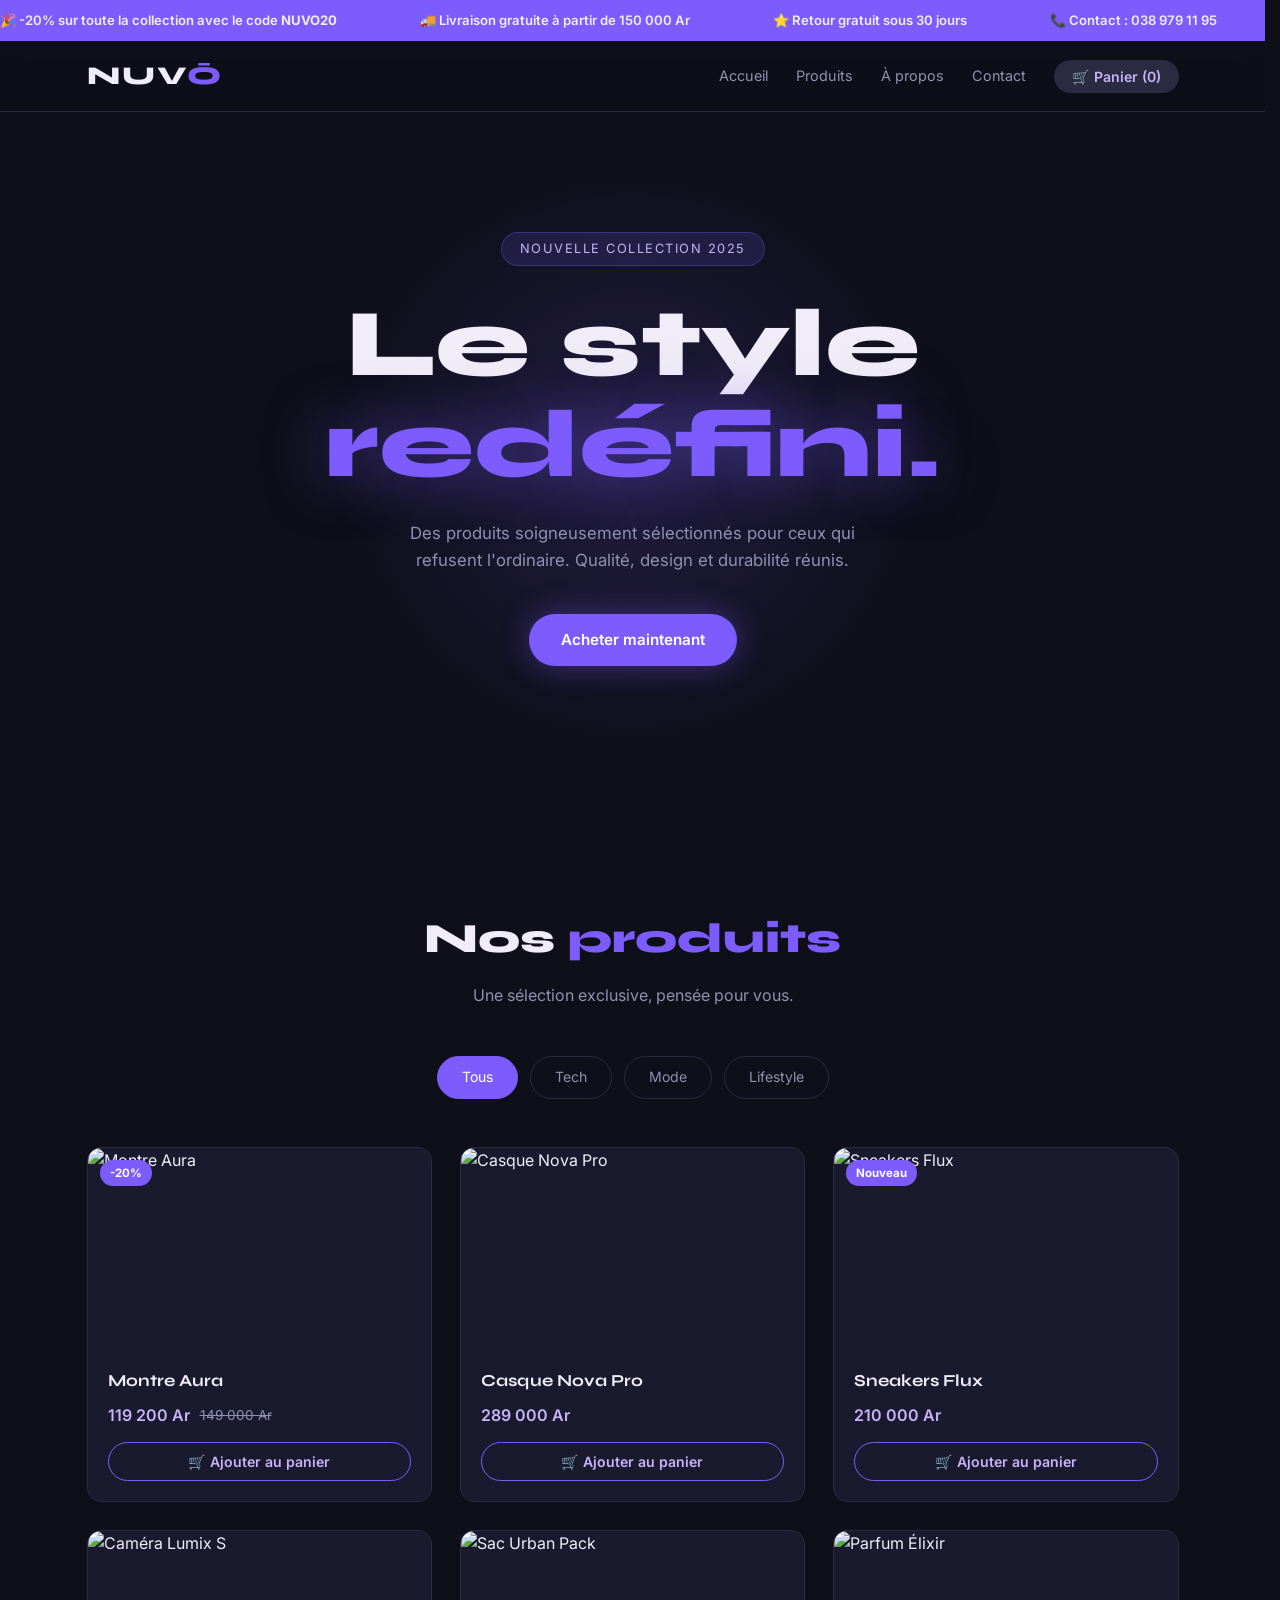
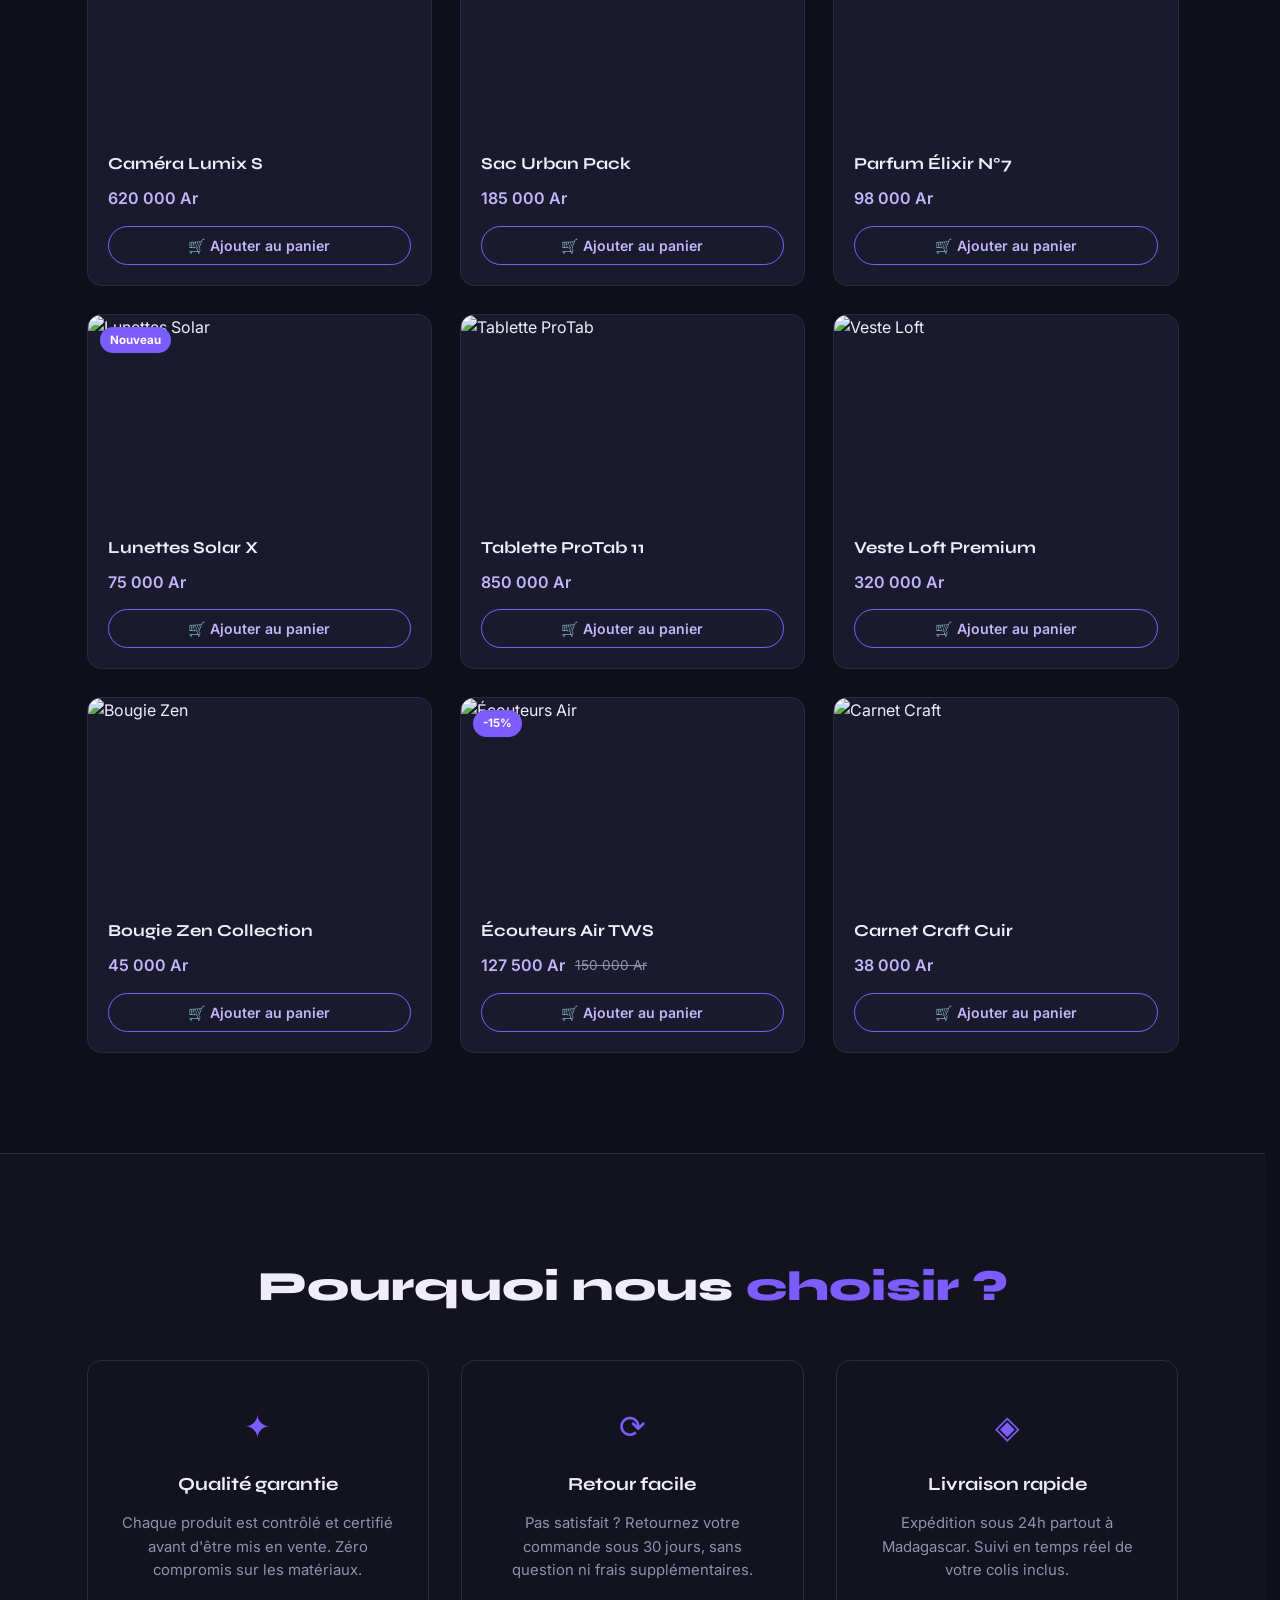
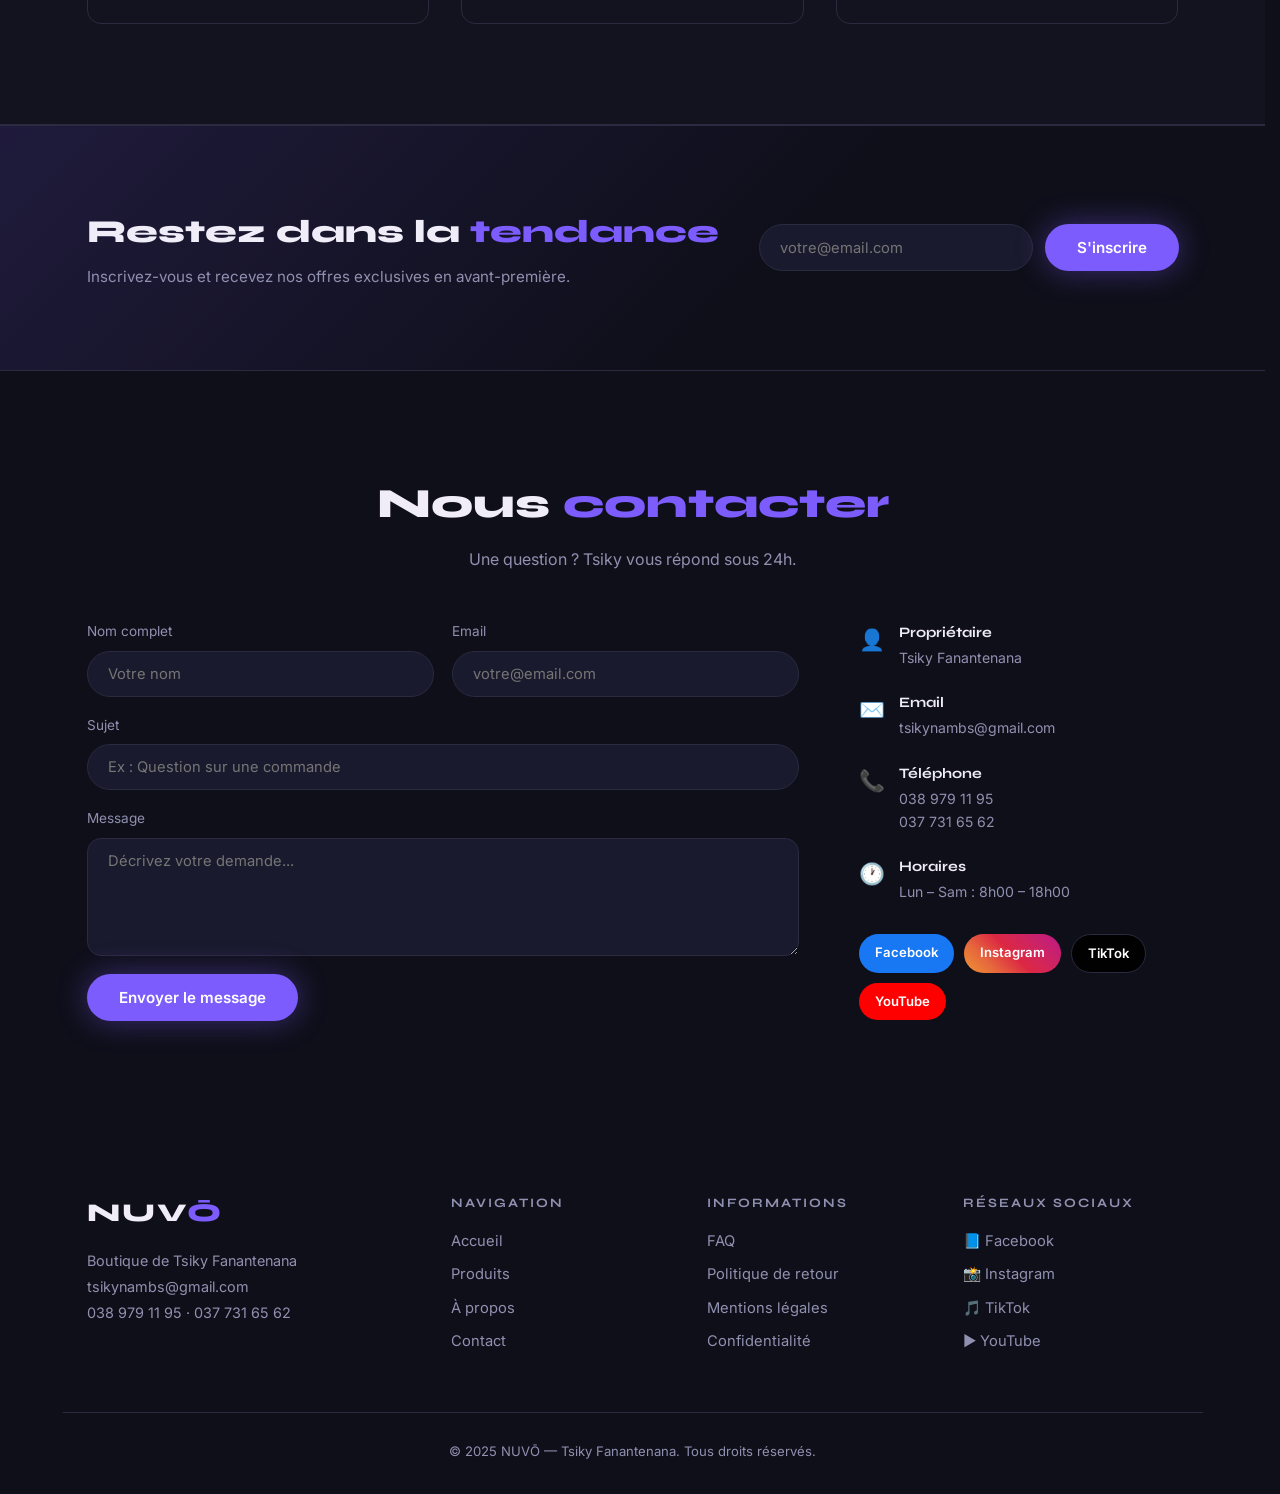
==== commit 93217a8b: "fix: add index.html and restore style.css link (root 404)" ====
--- a/index.html
+++ b/index.html
@@ -1,355 +1,610 @@
->
+<!DOCTYPE html>
 <html lang="fr">
 <head>
   <meta charset="UTF-8" />
   <meta name="viewport" content="width=device-width, initial-scale=1.0" />
-  <meta name="description" content="Fy Riah — Mode & Lifestyle Premium. Découvrez des pièces uniques sélectionnées avec soin." />
-  <title>Fy Riah — Mode & Lifestyle Premium</title>
+  <title>NUVŌ — Tsiky Fanantenana</title>
+  <link rel="preconnect" href="https://fonts.googleapis.com" />
+  <link href="https://fonts.googleapis.com/css2?family=Syne:wght@700;800&family=Inter:wght@400;500;600&display=swap" rel="stylesheet" />
   <link rel="stylesheet" href="style.css" />
-  <link rel="preconnect" href="https://fonts.googleapis.com" />
-  <link rel="preconnect" href="https://fonts.gstatic.com" crossorigin />
-  <link href="https://fonts.googleapis.com/css2?family=Cormorant+Garamond:ital,wght@0,300;0,600;0,700;1,400&family=DM+Sans:wght@300;400;500;600&display=swap" rel="stylesheet" />
 </head>
 <body>
 
-  <!-- RIDEAU D'ENTRÉE (signature animée) -->
-  <div class="curtain" id="curtain" aria-hidden="true">
-    <div class="curtain__logo">Fy Riah</div>
+  <!-- ===== BANNIÈRE PROMO TICKER ===== -->
+  <div class="promo-bar">
+    <div class="promo-bar__track">
+      <span>🎉 -20% sur toute la collection avec le code <strong>NUVO20</strong></span>
+      <span>🚚 Livraison gratuite à partir de 150 000 Ar</span>
+      <span>⭐ Retour gratuit sous 30 jours</span>
+      <span>📞 Contact : 038 979 11 95</span>
+      <span>🎉 -20% sur toute la collection avec le code <strong>NUVO20</strong></span>
+      <span>🚚 Livraison gratuite à partir de 150 000 Ar</span>
+      <span>⭐ Retour gratuit sous 30 jours</span>
+      <span>📞 Contact : 038 979 11 95</span>
+    </div>
   </div>
 
-  <!-- TOAST -->
-  <div class="toast" id="toast" role="alert" aria-live="polite"></div>
-
-  <!-- NAVIGATION -->
-  <header class="nav" id="nav" role="banner">
-    <div class="nav__inner">
-      <a href="#accueil" class="nav__logo" aria-label="Fy Riah — Accueil">Fy Riah</a>
-
-      <nav class="nav__links" id="navLinks" aria-label="Navigation principale">
-        <a href="#accueil"   class="nav__link">Accueil</a>
-        <a href="#produits"  class="nav__link">Boutique</a>
-        <a href="#populaires" class="nav__link">Tendances</a>
-        <a href="#apropos"   class="nav__link">À propos</a>
-        <a href="#avis"      class="nav__link">Avis</a>
-        <a href="#contact"   class="nav__link">Contact</a>
+  <!-- ===== EN-TÊTE ===== -->
+  <header class="header">
+    <div class="container header__inner">
+      <a href="#accueil" class="logo">NUV<span>Ō</span></a>
+      <nav class="nav">
+        <a href="#accueil">Accueil</a>
+        <a href="#produits">Produits</a>
+        <a href="#avantages">À propos</a>
+        <a href="#contact">Contact</a>
+        <!-- Bouton panier : c'est le "menu" pour voir les produits déjà ajoutés -->
+        <button class="nav__cta" id="btn-open-cart" onclick="ouvrirPanier()">
+          🛒 Panier (<span id="cart-count">0</span>)
+        </button>
       </nav>
-
-      <div class="nav__actions">
-        <button class="nav__icon-btn" id="searchToggle" aria-label="Rechercher" aria-expanded="false">
-          <svg viewBox="0 0 24 24" fill="none" stroke="currentColor" stroke-width="2" aria-hidden="true"><circle cx="11" cy="11" r="8"/><path d="m21 21-4.35-4.35"/></svg>
-        </button>
-        <button class="nav__icon-btn" id="cartToggle" aria-label="Panier" aria-expanded="false">
-          <svg viewBox="0 0 24 24" fill="none" stroke="currentColor" stroke-width="2" aria-hidden="true"><path d="M6 2 3 6v14a2 2 0 0 0 2 2h14a2 2 0 0 0 2-2V6l-3-4z"/><line x1="3" y1="6" x2="21" y2="6"/><path d="M16 10a4 4 0 0 1-8 0"/></svg>
-          <span class="nav__badge" id="cartBadge">0</span>
-        </button>
-        <button class="nav__hamburger" id="hamburger" aria-label="Menu" aria-expanded="false">
-          <span></span><span></span><span></span>
-        </button>
-      </div>
-    </div>
-
-    <!-- Barre de recherche -->
-    <div class="search-bar" id="searchBar" aria-hidden="true">
-      <div class="search-bar__inner">
-        <svg viewBox="0 0 24 24" fill="none" stroke="currentColor" stroke-width="2" aria-hidden="true"><circle cx="11" cy="11" r="8"/><path d="m21 21-4.35-4.35"/></svg>
-        <input type="search" id="searchInput" class="search-bar__input" placeholder="Rechercher un produit…" aria-label="Rechercher" autocomplete="off" />
-        <button class="search-bar__close" id="searchClose" aria-label="Fermer">✕</button>
-      </div>
-      <div class="search-results" id="searchResults" role="listbox"></div>
     </div>
   </header>
 
-  <!-- PANIER LATÉRAL -->
-  <aside class="cart-drawer" id="cartDrawer" aria-label="Panier" aria-hidden="true">
+  <!-- ===== HERO ===== -->
+  <section class="hero" id="accueil">
+    <div class="container hero__inner">
+      <p class="hero__eyebrow">Nouvelle collection 2025</p>
+      <h1 class="hero__title">Le style<br /><span class="hero__title--accent">redéfini.</span></h1>
+      <p class="hero__sub">Des produits soigneusement sélectionnés pour ceux qui refusent l'ordinaire. Qualité, design et durabilité réunis.</p>
+      <a href="#produits" class="btn btn--primary">Acheter maintenant</a>
+    </div>
+    <div class="hero__glow" aria-hidden="true"></div>
+  </section>
+
+  <!-- ===== PRODUITS + FILTRES CSS ===== -->
+  <section class="products" id="produits">
+    <div class="container">
+      <h2 class="section__title">Nos <span>produits</span></h2>
+      <p class="section__sub">Une sélection exclusive, pensée pour vous.</p>
+
+      <div class="filters">
+        <input type="radio" name="filtre" id="f-tous"      class="filter-input" checked />
+        <input type="radio" name="filtre" id="f-tech"      class="filter-input" />
+        <input type="radio" name="filtre" id="f-mode"      class="filter-input" />
+        <input type="radio" name="filtre" id="f-lifestyle" class="filter-input" />
+
+        <div class="filters__labels">
+          <label for="f-tous">Tous</label>
+          <label for="f-tech">Tech</label>
+          <label for="f-mode">Mode</label>
+          <label for="f-lifestyle">Lifestyle</label>
+        </div>
+
+        <div class="products__grid">
+
+          <!-- 1 — Montre Aura · Tech + Mode -->
+          <article class="card card--tech card--mode">
+            <div class="card__img-wrap">
+              <img src="https://images.unsplash.com/photo-1523275335684-37898b6baf30?w=400&q=80" alt="Montre Aura" class="card__img" />
+              <span class="card__badge">-20%</span>
+            </div>
+            <div class="card__body">
+              <h3 class="card__name">Montre Aura</h3>
+              <div class="card__prices">
+                <p class="card__price">119 200 Ar</p>
+                <p class="card__price--old">149 000 Ar</p>
+              </div>
+              <button class="btn btn--card"
+                onclick="ajouterAuPanier('Montre Aura','119200','https://images.unsplash.com/photo-1523275335684-37898b6baf30?w=100&q=70')">
+                🛒 Ajouter au panier
+              </button>
+            </div>
+          </article>
+
+          <!-- 2 — Casque Nova Pro · Tech -->
+          <article class="card card--tech">
+            <div class="card__img-wrap">
+              <img src="https://images.unsplash.com/photo-1505740420928-5e560c06d30e?w=400&q=80" alt="Casque Nova Pro" class="card__img" />
+            </div>
+            <div class="card__body">
+              <h3 class="card__name">Casque Nova Pro</h3>
+              <div class="card__prices"><p class="card__price">289 000 Ar</p></div>
+              <button class="btn btn--card"
+                onclick="ajouterAuPanier('Casque Nova Pro','289000','https://images.unsplash.com/photo-1505740420928-5e560c06d30e?w=100&q=70')">
+                🛒 Ajouter au panier
+              </button>
+            </div>
+          </article>
+
+          <!-- 3 — Sneakers Flux · Mode -->
+          <article class="card card--mode">
+            <div class="card__img-wrap">
+              <img src="https://images.unsplash.com/photo-1491553895911-0055eca6402d?w=400&q=80" alt="Sneakers Flux" class="card__img" />
+              <span class="card__badge">Nouveau</span>
+            </div>
+            <div class="card__body">
+              <h3 class="card__name">Sneakers Flux</h3>
+              <div class="card__prices"><p class="card__price">210 000 Ar</p></div>
+              <button class="btn btn--card"
+                onclick="ajouterAuPanier('Sneakers Flux','210000','https://images.unsplash.com/photo-1491553895911-0055eca6402d?w=100&q=70')">
+                🛒 Ajouter au panier
+              </button>
+            </div>
+          </article>
+
+          <!-- 4 — Caméra Lumix S · Tech -->
+          <article class="card card--tech">
+            <div class="card__img-wrap">
+              <img src="https://images.unsplash.com/photo-1526170375885-4d8ecf77b99f?w=400&q=80" alt="Caméra Lumix S" class="card__img" />
+            </div>
+            <div class="card__body">
+              <h3 class="card__name">Caméra Lumix S</h3>
+              <div class="card__prices"><p class="card__price">620 000 Ar</p></div>
+              <button class="btn btn--card"
+                onclick="ajouterAuPanier('Caméra Lumix S','620000','https://images.unsplash.com/photo-1526170375885-4d8ecf77b99f?w=100&q=70')">
+                🛒 Ajouter au panier
+              </button>
+            </div>
+          </article>
+
+          <!-- 5 — Sac Urban Pack · Mode -->
+          <article class="card card--mode">
+            <div class="card__img-wrap">
+              <img src="https://images.unsplash.com/photo-1553062407-98eeb64c6a62?w=400&q=80" alt="Sac Urban Pack" class="card__img" />
+            </div>
+            <div class="card__body">
+              <h3 class="card__name">Sac Urban Pack</h3>
+              <div class="card__prices"><p class="card__price">185 000 Ar</p></div>
+              <button class="btn btn--card"
+                onclick="ajouterAuPanier('Sac Urban Pack','185000','https://images.unsplash.com/photo-1553062407-98eeb64c6a62?w=100&q=70')">
+                🛒 Ajouter au panier
+              </button>
+            </div>
+          </article>
+
+          <!-- 6 — Parfum Élixir · Lifestyle -->
+          <article class="card card--lifestyle">
+            <div class="card__img-wrap">
+              <img src="https://images.unsplash.com/photo-1585386959984-a4155224a1ad?w=400&q=80" alt="Parfum Élixir" class="card__img" />
+            </div>
+            <div class="card__body">
+              <h3 class="card__name">Parfum Élixir N°7</h3>
+              <div class="card__prices"><p class="card__price">98 000 Ar</p></div>
+              <button class="btn btn--card"
+                onclick="ajouterAuPanier('Parfum Élixir N°7','98000','https://images.unsplash.com/photo-1585386959984-a4155224a1ad?w=100&q=70')">
+                🛒 Ajouter au panier
+              </button>
+            </div>
+          </article>
+
+          <!-- 7 — Lunettes Solar · Mode + Lifestyle -->
+          <article class="card card--mode card--lifestyle">
+            <div class="card__img-wrap">
+              <img src="https://images.unsplash.com/photo-1572635196237-14b3f281503f?w=400&q=80" alt="Lunettes Solar" class="card__img" />
+              <span class="card__badge">Nouveau</span>
+            </div>
+            <div class="card__body">
+              <h3 class="card__name">Lunettes Solar X</h3>
+              <div class="card__prices"><p class="card__price">75 000 Ar</p></div>
+              <button class="btn btn--card"
+                onclick="ajouterAuPanier('Lunettes Solar X','75000','https://images.unsplash.com/photo-1572635196237-14b3f281503f?w=100&q=70')">
+                🛒 Ajouter au panier
+              </button>
+            </div>
+          </article>
+
+          <!-- 8 — Tablette ProTab · Tech -->
+          <article class="card card--tech">
+            <div class="card__img-wrap">
+              <img src="https://images.unsplash.com/photo-1544244015-0df4b3ffc6b0?w=400&q=80" alt="Tablette ProTab" class="card__img" />
+            </div>
+            <div class="card__body">
+              <h3 class="card__name">Tablette ProTab 11</h3>
+              <div class="card__prices"><p class="card__price">850 000 Ar</p></div>
+              <button class="btn btn--card"
+                onclick="ajouterAuPanier('Tablette ProTab 11','850000','https://images.unsplash.com/photo-1544244015-0df4b3ffc6b0?w=100&q=70')">
+                🛒 Ajouter au panier
+              </button>
+            </div>
+          </article>
+
+          <!-- 9 — Veste Loft · Mode -->
+          <article class="card card--mode">
+            <div class="card__img-wrap">
+              <img src="https://images.unsplash.com/photo-1551028719-00167b16eac5?w=400&q=80" alt="Veste Loft" class="card__img" />
+            </div>
+            <div class="card__body">
+              <h3 class="card__name">Veste Loft Premium</h3>
+              <div class="card__prices"><p class="card__price">320 000 Ar</p></div>
+              <button class="btn btn--card"
+                onclick="ajouterAuPanier('Veste Loft Premium','320000','https://images.unsplash.com/photo-1551028719-00167b16eac5?w=100&q=70')">
+                🛒 Ajouter au panier
+              </button>
+            </div>
+          </article>
+
+          <!-- 10 — Bougie Zen · Lifestyle -->
+          <article class="card card--lifestyle">
+            <div class="card__img-wrap">
+              <img src="https://images.unsplash.com/photo-1602143407151-7111542de6e8?w=400&q=80" alt="Bougie Zen" class="card__img" />
+            </div>
+            <div class="card__body">
+              <h3 class="card__name">Bougie Zen Collection</h3>
+              <div class="card__prices"><p class="card__price">45 000 Ar</p></div>
+              <button class="btn btn--card"
+                onclick="ajouterAuPanier('Bougie Zen Collection','45000','https://images.unsplash.com/photo-1602143407151-7111542de6e8?w=100&q=70')">
+                🛒 Ajouter au panier
+              </button>
+            </div>
+          </article>
+
+          <!-- 11 — Écouteurs Air · Tech -->
+          <article class="card card--tech">
+            <div class="card__img-wrap">
+              <img src="https://images.unsplash.com/photo-1606220588913-b3aacb4d2f46?w=400&q=80" alt="Écouteurs Air" class="card__img" />
+              <span class="card__badge">-15%</span>
+            </div>
+            <div class="card__body">
+              <h3 class="card__name">Écouteurs Air TWS</h3>
+              <div class="card__prices">
+                <p class="card__price">127 500 Ar</p>
+                <p class="card__price--old">150 000 Ar</p>
+              </div>
+              <button class="btn btn--card"
+                onclick="ajouterAuPanier('Écouteurs Air TWS','127500','https://images.unsplash.com/photo-1606220588913-b3aacb4d2f46?w=100&q=70')">
+                🛒 Ajouter au panier
+              </button>
+            </div>
+          </article>
+
+          <!-- 12 — Carnet Craft · Lifestyle -->
+          <article class="card card--lifestyle">
+            <div class="card__img-wrap">
+              <img src="https://images.unsplash.com/photo-1531346878377-a5be20888e57?w=400&q=80" alt="Carnet Craft" class="card__img" />
+            </div>
+            <div class="card__body">
+              <h3 class="card__name">Carnet Craft Cuir</h3>
+              <div class="card__prices"><p class="card__price">38 000 Ar</p></div>
+              <button class="btn btn--card"
+                onclick="ajouterAuPanier('Carnet Craft Cuir','38000','https://images.unsplash.com/photo-1531346878377-a5be20888e57?w=100&q=70')">
+                🛒 Ajouter au panier
+              </button>
+            </div>
+          </article>
+
+        </div><!-- /products__grid -->
+      </div><!-- /filters -->
+    </div>
+  </section>
+
+  <!-- ===== AVANTAGES ===== -->
+  <section class="features" id="avantages">
+    <div class="container">
+      <h2 class="section__title">Pourquoi nous <span>choisir ?</span></h2>
+      <div class="features__grid">
+        <div class="feature">
+          <div class="feature__icon">✦</div>
+          <h3>Qualité garantie</h3>
+          <p>Chaque produit est contrôlé et certifié avant d'être mis en vente. Zéro compromis sur les matériaux.</p>
+        </div>
+        <div class="feature">
+          <div class="feature__icon">⟳</div>
+          <h3>Retour facile</h3>
+          <p>Pas satisfait ? Retournez votre commande sous 30 jours, sans question ni frais supplémentaires.</p>
+        </div>
+        <div class="feature">
+          <div class="feature__icon">◈</div>
+          <h3>Livraison rapide</h3>
+          <p>Expédition sous 24h partout à Madagascar. Suivi en temps réel de votre colis inclus.</p>
+        </div>
+      </div>
+    </div>
+  </section>
+
+  <!-- ===== PANNEAU PANIER (tiroir latéral) ===== -->
+  <!-- Overlay sombre derrière le tiroir -->
+  <div class="cart-overlay" id="cart-overlay" onclick="fermerPanier()"></div>
+
+  <!-- Tiroir panier -->
+  <aside class="cart-drawer" id="cart-drawer">
     <div class="cart-drawer__header">
-      <h2>Votre panier</h2>
-      <button class="cart-drawer__close" id="cartClose" aria-label="Fermer">✕</button>
-    </div>
-    <div class="cart-drawer__body" id="cartBody"></div>
-    <div class="cart-drawer__footer" id="cartFooter"></div>
+      <h3>🛒 Mon panier (<span id="drawer-count">0</span>)</h3>
+      <button class="cart-close" onclick="fermerPanier()">✕</button>
+    </div>
+
+    <!-- Liste des articles (générée par JS) -->
+    <div class="cart-drawer__items" id="cart-items">
+      <p class="cart-empty">Votre panier est vide.</p>
+    </div>
+
+    <!-- Récapitulatif -->
+    <div class="cart-drawer__footer">
+      <div class="cart-line"><span>Sous-total</span><span id="cart-subtotal">0 Ar</span></div>
+      <div class="cart-line cart-line--total"><span>Total</span><span id="cart-total">0 Ar</span></div>
+
+      <!-- Formulaire de commande : coordonnées + adresse de livraison -->
+      <div class="order-form">
+        <div class="order-form__group">
+          <label for="order-nom">Nom complet</label>
+          <input type="text" id="order-nom" class="input-field" placeholder="Votre nom" />
+        </div>
+        <div class="order-form__group">
+          <label for="order-tel">Téléphone</label>
+          <input type="tel" id="order-tel" class="input-field" placeholder="Ex : 034 12 345 67" />
+        </div>
+        <div class="order-form__group">
+          <label for="order-adresse">Adresse de livraison</label>
+          <textarea id="order-adresse" class="input-field" rows="2" placeholder="Quartier, rue, ville..."></textarea>
+        </div>
+      </div>
+
+      <button type="button" class="btn btn--whatsapp" onclick="commanderWhatsApp()">
+        📱 Commander via WhatsApp
+      </button>
+      <button type="button" class="btn btn--email" onclick="commanderEmail()">
+        ✉️ Commander par Email
+      </button>
+      <button class="cart-clear" onclick="viderPanier()">🗑 Vider le panier</button>
+    </div>
   </aside>
-  <div class="overlay" id="overlay" aria-hidden="true"></div>
-
-  <main>
-
-    <!-- HERO -->
-    <section class="hero" id="accueil" aria-label="Bannière principale">
-      <div class="hero__bg" aria-hidden="true">
-        <div class="hero__orb hero__orb--1"></div>
-        <div class="hero__orb hero__orb--2"></div>
-        <div class="hero__orb hero__orb--3"></div>
-        <div class="hero__grid"></div>
-      </div>
-      <div class="hero__content">
-        <p class="hero__eyebrow">✦ Collection Printemps 2026</p>
-        <h1 class="hero__title">L'élégance<br /><em>redéfinie.</em></h1>
-        <p class="hero__subtitle">Pièces premium sélectionnées pour celles et ceux qui refusent l'ordinaire. Qualité exceptionnelle, style intemporel.</p>
-        <div class="hero__actions">
-          <a href="#produits" class="btn btn--primary">Acheter maintenant</a>
-          <a href="#apropos" class="btn btn--ghost">Notre histoire</a>
-        </div>
-        <div class="hero__trust">
-          <div class="hero__trust-item"><strong>+12 000</strong><span>Clients</span></div>
-          <div class="hero__trust-sep" aria-hidden="true"></div>
-          <div class="hero__trust-item"><strong>Livraison</strong><span>dès 80 €</span></div>
-          <div class="hero__trust-sep" aria-hidden="true"></div>
-          <div class="hero__trust-item"><strong>Retours</strong><span>30 jours</span></div>
-        </div>
-      </div>
-      <div class="hero__visual" aria-hidden="true">
-        <div class="hero__card hero__card--main">
-          <div class="hero__card-img" style="background:linear-gradient(135deg,#6B21A8,#A855F7,#EC4899)"></div>
-          <div class="hero__card-info">
-            <span class="badge-new">Nouveau</span>
-            <p class="hero__card-name">Robe Velours Aubergine</p>
-            <p class="hero__card-price">129 €</p>
-          </div>
-        </div>
-        <div class="hero__card hero__card--badge">
-          <svg viewBox="0 0 24 24" fill="none" stroke="currentColor" stroke-width="1.5" width="20" height="20"><path d="M20.84 4.61a5.5 5.5 0 0 0-7.78 0L12 5.67l-1.06-1.06a5.5 5.5 0 0 0-7.78 7.78l1.06 1.06L12 21.23l7.78-7.78 1.06-1.06a5.5 5.5 0 0 0 0-7.78z"/></svg>
-          <div><strong>2 341</strong><span>wishlist</span></div>
-        </div>
-      </div>
-    </section>
-
-    <!-- AVANTAGES -->
-    <section class="perks" aria-label="Avantages">
-      <div class="perks__inner">
-        <div class="perks__item">
-          <svg class="perks__icon" viewBox="0 0 24 24" fill="none" stroke="currentColor" stroke-width="1.5" aria-hidden="true"><rect x="1" y="3" width="15" height="13"/><path d="M16 8h4l3 3v5h-7V8z"/><circle cx="5.5" cy="18.5" r="2.5"/><circle cx="18.5" cy="18.5" r="2.5"/></svg>
-          <div><strong>Livraison rapide</strong><span>Expédition sous 24h</span></div>
-        </div>
-        <div class="perks__item">
-          <svg class="perks__icon" viewBox="0 0 24 24" fill="none" stroke="currentColor" stroke-width="1.5" aria-hidden="true"><path d="M12 22s8-4 8-10V5l-8-3-8 3v7c0 6 8 10 8 10z"/></svg>
-          <div><strong>Paiement sécurisé</strong><span>SSL 256 bits</span></div>
-        </div>
-        <div class="perks__item">
-          <svg class="perks__icon" viewBox="0 0 24 24" fill="none" stroke="currentColor" stroke-width="1.5" aria-hidden="true"><path d="M3 10h10a8 8 0 0 1 8 8v2M3 10l6-6M3 10l6 6"/></svg>
-          <div><strong>Retours offerts</strong><span>30 jours sans conditions</span></div>
-        </div>
-        <div class="perks__item">
-          <svg class="perks__icon" viewBox="0 0 24 24" fill="none" stroke="currentColor" stroke-width="1.5" aria-hidden="true"><path d="M22 16.92v3a2 2 0 0 1-2.18 2 19.79 19.79 0 0 1-8.63-3.07A19.5 19.5 0 0 1 4.99 12 19.79 19.79 0 0 1 1.89 3.4 2 2 0 0 1 3.86 1h3a2 2 0 0 1 2 1.72c.127.96.361 1.903.7 2.81a2 2 0 0 1-.45 2.11L8.09 8.91A16 16 0 0 0 16 16.91l1.27-1.27a2 2 0 0 1 2.11-.45c.907.339 1.85.573 2.81.7A2 2 0 0 1 22 16.92z"/></svg>
-          <div><strong>Support 7j/7</strong><span>Chat ou email</span></div>
-        </div>
-      </div>
-    </section>
-
-    <!-- CATALOGUE -->
-    <section class="section" id="produits" aria-labelledby="products-title">
-      <div class="section__inner">
-        <header class="section__header">
-          <p class="section__eyebrow">Boutique</p>
-          <h2 class="section__title" id="products-title">Notre Collection</h2>
-          <p class="section__desc">Des pièces soigneusement sélectionnées pour sublimer votre quotidien.</p>
-        </header>
-        <div class="filter-bar" role="group" aria-label="Filtrer">
-          <button class="filter-btn active" data-filter="all">Tout</button>
-          <button class="filter-btn" data-filter="robes">Robes</button>
-          <button class="filter-btn" data-filter="hauts">Hauts</button>
-          <button class="filter-btn" data-filter="accessoires">Accessoires</button>
-          <button class="filter-btn" data-filter="sacs">Sacs</button>
-        </div>
-        <div class="products-grid" id="productsGrid" role="list"></div>
-      </div>
-    </section>
-
-    <!-- BEST-SELLERS -->
-    <section class="section popular-section" id="populaires" aria-labelledby="popular-title">
-      <div class="section__inner">
-        <header class="section__header">
-          <p class="section__eyebrow">Tendances</p>
-          <h2 class="section__title" id="popular-title">Nos Best-Sellers</h2>
-          <p class="section__desc">Ce que nos clientes s'arrachent cette saison.</p>
-        </header>
-        <div class="popular-grid" id="popularGrid" role="list"></div>
-      </div>
-    </section>
-
-    <!-- PROMO BANNER -->
-    <section class="promo-banner" aria-label="Offre promotionnelle">
-      <div class="promo-banner__inner">
-        <div>
-          <p class="promo-banner__eyebrow">Offre limitée</p>
-          <h2 class="promo-banner__title">-20% sur toute la collection Été</h2>
-          <p class="promo-banner__sub">Code : <strong>FY20</strong> · Valable jusqu'au 30 juin</p>
-        </div>
-        <a href="#produits" class="btn btn--white">Profiter de l'offre</a>
-      </div>
-    </section>
-
-    <!-- À PROPOS -->
-    <section class="section" id="apropos" aria-labelledby="about-title">
-      <div class="section__inner about-inner">
-        <div class="about__visual" aria-hidden="true">
-          <div class="about__img about__img--main"></div>
-          <div class="about__img about__img--accent"></div>
-          <div class="about__stat-card">
-            <strong>2019</strong>
-            <span>Fondation de Fy Riah</span>
-          </div>
-        </div>
-        <div class="about__content">
-          <p class="section__eyebrow">Notre histoire</p>
-          <h2 class="section__title about__title" id="about-title">Fy Riah, l'art de s'habiller autrement.</h2>
-          <p class="about__text">Née en 2019 à Paris, Fy Riah est une maison de mode indépendante fondée sur une conviction simple : la qualité ne devrait pas être un privilège. Nous sélectionnons chaque pièce avec une exigence absolue — matières nobles, coupes intemporelles, finitions irréprochables.</p>
-          <p class="about__text">Chaque collection raconte une histoire. Celle de femmes et d'hommes qui choisissent de porter leurs valeurs aussi bien que leurs vêtements.</p>
-          <div class="about__values">
-            <div class="about__value">
-              <div class="about__value-icon">✦</div>
-              <div><strong>Qualité premium</strong><span>Matières certifiées, fournisseurs éthiques</span></div>
-            </div>
-            <div class="about__value">
-              <div class="about__value-icon">◈</div>
-              <div><strong>Mode consciente</strong><span>Collections capsule, production responsable</span></div>
-            </div>
-            <div class="about__value">
-              <div class="about__value-icon">◉</div>
-              <div><strong>Style intemporel</strong><span>Des pièces qui traversent les saisons</span></div>
-            </div>
-          </div>
-          <a href="#produits" class="btn btn--primary" style="margin-top:2rem;display:inline-flex">Découvrir la collection</a>
-        </div>
-      </div>
-    </section>
-
-    <!-- AVIS -->
-    <section class="section reviews-section" id="avis" aria-labelledby="reviews-title">
-      <div class="section__inner">
-        <header class="section__header">
-          <p class="section__eyebrow">Témoignages</p>
-          <h2 class="section__title" id="reviews-title">Ce qu'elles disent</h2>
-          <div class="reviews-meta" aria-label="Note globale 4.9 sur 5">
-            <span class="stars" aria-hidden="true">★★★★★</span>
-            <strong>4.9/5</strong>
-            <span>· 1 247 avis vérifiés</span>
-          </div>
-        </header>
-        <div class="reviews-grid" role="list">
-          <article class="review-card" role="listitem">
-            <div class="stars" aria-label="5 étoiles">★★★★★</div>
-            <p>"Qualité incroyable. La robe velours est encore plus belle en vrai — le tissu est divin. Livraison ultra-rapide. Je suis conquise !"</p>
-            <footer class="review-card__author">
-              <div class="review-card__avatar">SB</div>
-              <div><strong>Sophie B.</strong><span>Paris, 75</span></div>
-            </footer>
-          </article>
-          <article class="review-card review-card--featured" role="listitem">
-            <div class="stars" aria-label="5 étoiles">★★★★★</div>
-            <p>"Fy Riah a complètement changé ma façon de m'habiller. Des pièces qui durent, qui ne se démodent pas. Je recommande les yeux fermés."</p>
-            <footer class="review-card__author">
-              <div class="review-card__avatar">MN</div>
-              <div><strong>Mériem N.</strong><span>Lyon, 69</span></div>
-            </footer>
-          </article>
-          <article class="review-card" role="listitem">
-            <div class="stars" aria-label="5 étoiles">★★★★★</div>
-            <p>"Service client au top. Réponse en 10 minutes. Le sac que j'ai commandé est magnifique, exactement comme les photos."</p>
-            <footer class="review-card__author">
-              <div class="review-card__avatar">CL</div>
-              <div><strong>Clara L.</strong><span>Bordeaux, 33</span></div>
-            </footer>
-          </article>
-          <article class="review-card" role="listitem">
-            <div class="stars" aria-label="4 étoiles">★★★★☆</div>
-            <p>"Superbe blouse, les matières sont de grande qualité. La coupe est parfaite, le M tombe impeccablement. Retours faciles également."</p>
-            <footer class="review-card__author">
-              <div class="review-card__avatar">AL</div>
-              <div><strong>Amandine L.</strong><span>Toulouse, 31</span></div>
-            </footer>
-          </article>
-          <article class="review-card" role="listitem">
-            <div class="stars" aria-label="5 étoiles">★★★★★</div>
-            <p>"Les couleurs sont exactement celles du site. La jupe portefeuille est mon coup de cœur de l'année."</p>
-            <footer class="review-card__author">
-              <div class="review-card__avatar">RP</div>
-              <div><strong>Rania P.</strong><span>Marseille, 13</span></div>
-            </footer>
-          </article>
-          <article class="review-card" role="listitem">
-            <div class="stars" aria-label="5 étoiles">★★★★★</div>
-            <p>"Emballage soigné, carte personnalisée à l'intérieur — on sent vraiment que la marque prend soin de ses clients."</p>
-            <footer class="review-card__author">
-              <div class="review-card__avatar">JD</div>
-              <div><strong>Julie D.</strong><span>Nantes, 44</span></div>
-            </footer>
-          </article>
-        </div>
-      </div>
-    </section>
-
-    <!-- CONTACT -->
-    <section class="section" id="contact" aria-labelledby="contact-title">
-      <div class="section__inner contact-inner">
-        <div class="contact__info">
-          <p class="section__eyebrow">Nous contacter</p>
-          <h2 class="section__title contact__title" id="contact-title">Une question ?<br />On est là.</h2>
-          <p class="contact__text">Notre équipe répond sous 2h en semaine, 8h le week-end.</p>
-          <div class="contact__details">
-            <div class="contact__detail">
-              <svg viewBox="0 0 24 24" fill="none" stroke="currentColor" stroke-width="1.5" aria-hidden="true" width="18" height="18"><path d="M4 4h16c1.1 0 2 .9 2 2v12c0 1.1-.9 2-2 2H4c-1.1 0-2-.9-2-2V6c0-1.1.9-2 2-2z"/><polyline points="22,6 12,13 2,6"/></svg>
-              <span>bonjour@fyriah.com</span>
-            </div>
-            <div class="contact__detail">
-              <svg viewBox="0 0 24 24" fill="none" stroke="currentColor" stroke-width="1.5" aria-hidden="true" width="18" height="18"><path d="M22 16.92v3a2 2 0 0 1-2.18 2 19.79 19.79 0 0 1-8.63-3.07 19.5 19.5 0 0 1-7-7 19.79 19.79 0 0 1-3.07-8.63A2 2 0 0 1 3.86 1h3a2 2 0 0 1 2 1.72c.127.96.361 1.903.7 2.81a2 2 0 0 1-.45 2.11L8.09 8.91A16 16 0 0 0 16 16.91l1.27-1.27a2 2 0 0 1 2.11-.45c.907.339 1.85.573 2.81.7A2 2 0 0 1 22 16.92z"/></svg>
-              <span>+33 1 23 45 67 89</span>
-            </div>
-            <div class="contact__detail">
-              <svg viewBox="0 0 24 24" fill="none" stroke="currentColor" stroke-width="1.5" aria-hidden="true" width="18" height="18"><path d="M21 10c0 7-9 13-9 13s-9-6-9-13a9 9 0 0 1 18 0z"/><circle cx="12" cy="10" r="3"/></svg>
-              <span>42 Rue du Faubourg Saint-Honoré, Paris</span>
-            </div>
-          </div>
-        </div>
-
-        <form class="contact-form" id="contactForm" novalidate aria-label="Formulaire de contact">
-          <div class="form-row">
-            <div class="form-group">
-              <label for="fname" class="form-label">Prénom *</label>
-              <input type="text" id="fname" name="fname" class="form-input" placeholder="Sophie" required autocomplete="given-name" />
-              <span class="form-error" id="fnameError" role="alert"></span>
-            </div>
-            <div class="form-group">
-              <label for="lname" class="form-label">Nom *</label>
-              <input type="text" id="lname" name="lname" class="form-input" placeholder="Bernard" required autocomplete="family-name" />
-              <span class="form-error" id="lnameError" role="alert"></span>
-            </div>
-          </div>
-          <div class="form-group">
-            <label for="email" class="form-label">Email *</label>
-            <input type="email" id="email" name="email" class="form-input" placeholder="sophie@exemple.com" required autocomplete="email" />
-            <span class="form-error" id="emailError" role="alert"></span>
-          </div>
-          <div class="form-group">
-            <label for="subject" class="form-label">Sujet *</label>
-            <select id="subject" name="subject" class="form-input" required>
-              <option value="">Choisir un sujet…</option>
-              <option value="commande">Ma commande</option>
-              <option value="produit">Question produit</option>
-              <option value="retour">Retour / Échange</option>
-              <option value="autre">Autre</option>
-            </select>
-            <span class="form-error" id="subjectError" role="alert"></span>
-          </div>
-          <div class="form-group">
-            <label for="message" class="form-label">Message *</label>
-            <textarea id="message" name="message" class="form-input form-textarea" placeholder="Décrivez votre demande…" rows="5" required></textarea>
-            <span class="form-error" id="messageError" role="alert"></span>
-          </div>
-          <button type="submit" class="btn btn--primary btn--full">
-            Envoyer le message
-            <svg viewBox="0 0 24 24" fill="none" stroke="currentColor" stroke-width="2" width="16" height="16" aria-hidden="true"><line x1="22" y1="2" x2="11" y2="13"/><polygon points="22 2 15 22 11 13 2 9 22 2"/></svg>
-          </button>
-          <div class="form-success" id="formSuccess" role="alert" aria-live="polite"></div>
+
+  <!-- ===== NEWSLETTER ===== -->
+  <section class="newsletter">
+    <div class="container newsletter__inner">
+      <div class="newsletter__text">
+        <h2>Restez dans la <span>tendance</span></h2>
+        <p>Inscrivez-vous et recevez nos offres exclusives en avant-première.</p>
+      </div>
+      <form class="newsletter__form" action="#" method="get">
+        <input type="email" name="email" placeholder="votre@email.com" class="input-field" required />
+        <button type="submit" class="btn btn--primary">S'inscrire</button>
+      </form>
+    </div>
+  </section>
+
+  <!-- ===== CONTACT ===== -->
+  <section class="contact-section" id="contact">
+    <div class="container">
+      <h2 class="section__title">Nous <span>contacter</span></h2>
+      <p class="section__sub">Une question ? Tsiky vous répond sous 24h.</p>
+      <div class="contact__layout">
+
+        <form class="contact__form" action="#" method="get">
+          <div class="form__row">
+            <div class="form__group">
+              <label for="nom">Nom complet</label>
+              <input type="text" id="nom" name="nom" placeholder="Votre nom" class="input-field" required />
+            </div>
+            <div class="form__group">
+              <label for="email-c">Email</label>
+              <input type="email" id="email-c" name="email" placeholder="votre@email.com" class="input-field" required />
+            </div>
+          </div>
+          <div class="form__group">
+            <label for="sujet">Sujet</label>
+            <input type="text" id="sujet" name="sujet" placeholder="Ex : Question sur une commande" class="input-field" required />
+          </div>
+          <div class="form__group">
+            <label for="message">Message</label>
+            <textarea id="message" name="message" rows="5" placeholder="Décrivez votre demande..." class="input-field" required></textarea>
+          </div>
+          <button type="submit" class="btn btn--primary">Envoyer le message</button>
         </form>
-      </div>
-    </section>
-
-  </main>
-
-  <!-- FOOTER -->
-  <footer class="footer" role="contentinfo">
-    <div class="footer__top">
-      <div class="footer__inner">
-        <div class="footer__brand">
-          <a href="#accueil" class="footer__logo">Fy Riah</a>
-          <p class="footer__tagline">L'élégance au quotidien.</p>
-          <p class="footer__desc">+
+        <div class="contact__infos">
+          <div class="contact__info-item">
+            <span class="contact__icon">👤</span>
+            <div><h4>Propriétaire</h4><p>Tsiky Fanantenana</p></div>
+          </div>
+          <div class="contact__info-item">
+            <span class="contact__icon">✉️</span>
+            <div><h4>Email</h4><p>tsikynambs@gmail.com</p></div>
+          </div>
+          <div class="contact__info-item">
+            <span class="contact__icon">📞</span>
+            <div>
+              <h4>Téléphone</h4>
+              <p>038 979 11 95<br />037 731 65 62</p>
+            </div>
+          </div>
+          <div class="contact__info-item">
+            <span class="contact__icon">🕐</span>
+            <div><h4>Horaires</h4><p>Lun – Sam : 8h00 – 18h00</p></div>
+          </div>
+
+          <!-- Réseaux sociaux -->
+          <div class="social__links">
+            <a href="https://facebook.com/TsikyFanantenana" target="_blank" class="social__btn social--fb">Facebook</a>
+            <a href="https://instagram.com/TsikyFanantenana" target="_blank" class="social__btn social--ig">Instagram</a>
+            <a href="https://tiktok.com/@TsikyFanantenana" target="_blank" class="social__btn social--tt">TikTok</a>
+            <a href="https://youtube.com/@TsikyFanantenana" target="_blank" class="social__btn social--yt">YouTube</a>
+          </div>
+        </div>
+
+      </div>
+    </div>
+  </section>
+
+  <!-- ===== PIED DE PAGE ===== -->
+  <footer class="footer">
+    <div class="container footer__inner">
+      <div class="footer__col">
+        <span class="logo">NUV<span>Ō</span></span>
+        <p>Boutique de Tsiky Fanantenana<br />tsikynambs@gmail.com<br />038 979 11 95 · 037 731 65 62</p>
+      </div>
+      <div class="footer__col">
+        <h4>Navigation</h4>
+        <a href="#accueil">Accueil</a>
+        <a href="#produits">Produits</a>
+        <a href="#avantages">À propos</a>
+        <a href="#contact">Contact</a>
+      </div>
+      <div class="footer__col">
+        <h4>Informations</h4>
+        <a href="#">FAQ</a>
+        <a href="#">Politique de retour</a>
+        <a href="#">Mentions légales</a>
+        <a href="#">Confidentialité</a>
+      </div>
+      <div class="footer__col">
+        <h4>Réseaux sociaux</h4>
+        <a href="https://facebook.com/TsikyFanantenana"  target="_blank">📘 Facebook</a>
+        <a href="https://instagram.com/TsikyFanantenana" target="_blank">📸 Instagram</a>
+        <a href="https://tiktok.com/@TsikyFanantenana"   target="_blank">🎵 TikTok</a>
+        <a href="https://youtube.com/@TsikyFanantenana"  target="_blank">▶️ YouTube</a>
+      </div>
+    </div>
+    <p class="footer__copy">© 2025 NUVŌ — Tsiky Fanantenana. Tous droits réservés.</p>
+  </footer>
+
+  <!-- ===== JAVASCRIPT PANIER ===== -->
+  <script>
+    // Structure du panier : tableau d'objets { nom, prix, img, qty }
+    let panier = [];
+
+    // ── Ajouter un produit ──
+    function ajouterAuPanier(nom, prix, img) {
+      const existant = panier.find(p => p.nom === nom);
+      if (existant) {
+        existant.qty++;                      // incrémenter si déjà présent
+      } else {
+        panier.push({ nom, prix: parseInt(prix), img, qty: 1 });
+      }
+      mettreAJourUI();
+      ouvrirPanier();                        // ouvrir le tiroir automatiquement
+    }
+
+    // ── Retirer un article ──
+    function retirerArticle(nom) {
+      panier = panier.filter(p => p.nom !== nom);
+      mettreAJourUI();
+    }
+
+    // ── Modifier la quantité ──
+    function changerQty(nom, delta) {
+      const item = panier.find(p => p.nom === nom);
+      if (!item) return;
+      item.qty += delta;
+      if (item.qty <= 0) retirerArticle(nom);
+      else mettreAJourUI();
+    }
+
+    // ── Vider le panier ──
+    function viderPanier() {
+      panier = [];
+      mettreAJourUI();
+    }
+
+    // ── Mettre à jour l'affichage ──
+    function mettreAJourUI() {
+      const totalQty   = panier.reduce((s, p) => s + p.qty, 0);
+      const sousTotal  = panier.reduce((s, p) => s + p.prix * p.qty, 0);
+
+      // Compteurs
+      document.getElementById('cart-count').textContent   = totalQty;
+      document.getElementById('drawer-count').textContent = totalQty;
+
+      // Totaux
+      document.getElementById('cart-subtotal').textContent = formaterPrix(sousTotal);
+      document.getElementById('cart-total').textContent    = formaterPrix(sousTotal);
+
+      // Rendu des articles
+      const zone = document.getElementById('cart-items');
+      if (panier.length === 0) {
+        zone.innerHTML = '<p class="cart-empty">Votre panier est vide.</p>';
+        return;
+      }
+      zone.innerHTML = panier.map(p => `
+        <div class="cart-item">
+          <img src="${p.img}" alt="${p.nom}" />
+          <div class="cart-item__info">
+            <p class="cart-item__name">${p.nom}</p>
+            <p class="cart-item__price">${formaterPrix(p.prix * p.qty)}</p>
+            <div class="cart-item__qty">
+              <button onclick="changerQty('${p.nom}', -1)">−</button>
+              <span>${p.qty}</span>
+              <button onclick="changerQty('${p.nom}', +1)">+</button>
+            </div>
+          </div>
+          <button class="cart-item__remove" onclick="retirerArticle('${p.nom}')">✕</button>
+        </div>
+      `).join('');
+    }
+
+    // ── Formater le prix en Ar ──
+    function formaterPrix(n) {
+      return n.toLocaleString('fr-FR') + ' Ar';
+    }
+
+    // ── Coordonnées du vendeur (à adapter si besoin) ──
+    const VENDEUR_WHATSAPP = '261389791195'; // 038 979 11 95 au format international sans le 0
+    const VENDEUR_EMAIL    = 'tsikynambs@gmail.com';
+
+    // ── Vérifie que le panier + le formulaire sont remplis, renvoie les infos ou null ──
+    function validerCommande() {
+      if (panier.length === 0) {
+        alert('Votre panier est vide. Ajoutez au moins un produit avant de commander.');
+        return null;
+      }
+      const nom      = document.getElementById('order-nom').value.trim();
+      const tel      = document.getElementById('order-tel').value.trim();
+      const adresse  = document.getElementById('order-adresse').value.trim();
+
+      if (!nom || !tel || !adresse) {
+        alert('Merci de renseigner votre nom, votre téléphone et votre adresse de livraison avant de valider la commande.');
+        return null;
+      }
+      return { nom, tel, adresse };
+    }
+
+    // ── Construit le texte récapitulatif de la commande ──
+    function construireRecapitulatif(client) {
+      const sousTotal = panier.reduce((s, p) => s + p.prix * p.qty, 0);
+      let texte = `Nouvelle commande — NUVŌ\n\n`;
+      texte += `Client : ${client.nom}\n`;
+      texte += `Téléphone : ${client.tel}\n`;
+      texte += `Adresse de livraison : ${client.adresse}\n\n`;
+      texte += `Produits :\n`;
+      panier.forEach(p => {
+        texte += `- ${p.nom} x${p.qty} = ${formaterPrix(p.prix * p.qty)}\n`;
+      });
+      texte += `\nTotal : ${formaterPrix(sousTotal)}`;
+      return texte;
+    }
+
+    // ── Envoyer la commande via WhatsApp ──
+    function commanderWhatsApp() {
+      const client = validerCommande();
+      if (!client) return;
+      const texte = construireRecapitulatif(client);
+      const url = `https://wa.me/${VENDEUR_WHATSAPP}?text=${encodeURIComponent(texte)}`;
+      window.open(url, '_blank');
+    }
+
+    // ── Envoyer la commande par Email ──
+    function commanderEmail() {
+      const client = validerCommande();
+      if (!client) return;
+      const texte = construireRecapitulatif(client);
+      const sujet = `Nouvelle commande de ${client.nom}`;
+      const url = `mailto:${VENDEUR_EMAIL}?subject=${encodeURIComponent(sujet)}&body=${encodeURIComponent(texte)}`;
+      window.location.href = url;
+    }
+
+    // ── Ouvrir / fermer le tiroir ──
+    // FIX BUG "produit qui devient grand" : quand on bloque le scroll du
+    // body (overflow:hidden), la barre de défilement du navigateur
+    // disparaît et toute la page se recalcule un peu plus large →
+    // effet visuel de "grossissement" des cartes/images.
+    // On compense en ajoutant un padding-right égal à la largeur de la
+    // scrollbar, retiré à la fermeture.
+    function ouvrirPanier() {
+      const scrollBarWidth = window.innerWidth - document.documentElement.clientWidth;
+      document.body.style.paddingRight = scrollBarWidth + 'px';
+      document.body.style.overflow = 'hidden';
+      document.getElementById('cart-drawer').classList.add('open');
+      document.getElementById('cart-overlay').classList.add('open');
+    }
+    function fermerPanier() {
+      document.getElementById('cart-drawer').classList.remove('open');
+      document.getElementById('cart-overlay').classList.remove('open');
+      document.body.style.overflow = '';
+      document.body.style.paddingRight = '';
+    }
+    // Fermer avec la touche Échap
+    document.addEventListener('keydown', e => { if (e.key === 'Escape') fermerPanier(); });
+  </script>
+
+</body>
+</html>
--- a/style.css
+++ b/style.css
@@ -1,718 +1,298 @@
-/* ═══════════════════════════════════════════════
-   FY RIAH — style.css
-   Palette violette premium, typographie Cormorant + DM Sans
-═══════════════════════════════════════════════ */
-
-/* ─── 1. VARIABLES ─────────────────────────── */
+/* =============================================
+   NUVŌ — Tsiky Fanantenana | style.css
+   Palette : #0F0F1A fond nuit · #7C5CFC violet
+   Typo : Syne (titres) + Inter (corps)
+============================================= */
+
+/* ── RESET & VARIABLES ── */
+*, *::before, *::after { box-sizing: border-box; margin: 0; padding: 0; }
+
 :root {
-  /* Violets */
-  --v-900: #1E0733;
-  --v-800: #2D0A50;
-  --v-700: #4A0E82;
-  --v-600: #6B21A8;
-  --v-500: #7C3AED;
-  --v-400: #A855F7;
-  --v-300: #C084FC;
-  --v-200: #E9D5FF;
-  --v-100: #F5F0FF;
-  --v-50:  #FAF8FF;
-
-  /* Neutres */
-  --white:  #FFFFFF;
-  --gray-50: #F9FAFB;
-  --gray-100: #F3F4F6;
-  --gray-200: #E5E7EB;
-  --gray-400: #9CA3AF;
-  --gray-600: #4B5563;
-  --gray-800: #1F2937;
-  --black:  #0A0A0F;
-
-  /* Gradients signature */
-  --grad-primary: linear-gradient(135deg, var(--v-600) 0%, var(--v-400) 100%);
-  --grad-hero: linear-gradient(135deg, var(--v-900) 0%, var(--v-700) 50%, #1a0533 100%);
-  --grad-card: linear-gradient(135deg, var(--v-600), var(--v-300), #EC4899);
-
-  /* Typo */
-  --font-display: 'Cormorant Garamond', Georgia, serif;
-  --font-body: 'DM Sans', system-ui, sans-serif;
-
-  /* Espacement */
-  --nav-h: 70px;
-  --max-w: 1200px;
-  --radius: 16px;
-  --radius-sm: 8px;
-  --radius-full: 9999px;
-
-  /* Ombres */
-  --shadow-sm: 0 1px 3px rgba(0,0,0,.08);
-  --shadow-md: 0 4px 16px rgba(107,33,168,.12);
-  --shadow-lg: 0 8px 32px rgba(107,33,168,.2);
-  --shadow-xl: 0 16px 60px rgba(107,33,168,.28);
-
-  /* Transitions */
-  --ease: cubic-bezier(.25,.46,.45,.94);
-  --ease-spring: cubic-bezier(.34,1.56,.64,1);
-  --dur: 280ms;
-}
-
-/* ─── 2. RESET ──────────────────────────────── */
-*, *::before, *::after { box-sizing: border-box; margin: 0; padding: 0; }
-html { scroll-behavior: smooth; font-size: 16px; }
-body { font-family: var(--font-body); color: var(--gray-800); background: var(--white); overflow-x: hidden; }
-img, svg { display: block; max-width: 100%; }
-a { color: inherit; text-decoration: none; }
-ul { list-style: none; }
-button { cursor: pointer; border: none; background: none; font-family: inherit; }
-input, textarea, select { font-family: inherit; }
-::selection { background: var(--v-200); color: var(--v-800); }
-:focus-visible { outline: 2px solid var(--v-500); outline-offset: 3px; border-radius: 4px; }
-@media (prefers-reduced-motion: reduce) { *, *::before, *::after { animation-duration: .01ms !important; transition-duration: .01ms !important; } }
-
-/* ─── 3. RIDEAU D'ENTRÉE ─────────────────── */
-.curtain {
-  position: fixed;
-  inset: 0;
-  z-index: 9999;
-  background: var(--grad-hero);
-  display: flex;
-  align-items: center;
-  justify-content: center;
-  animation: curtain-rise 0.7s 1.2s cubic-bezier(.76,0,.24,1) forwards;
-}
-
-.curtain__logo {
-  font-family: var(--font-display);
-  font-size: clamp(3rem, 8vw, 6rem);
-  font-weight: 600;
-  color: var(--white);
-  letter-spacing: .05em;
-  animation: logo-pulse 1s ease-in-out infinite alternate;
-}
-
-@keyframes curtain-rise {
-  to { transform: translateY(-100%); }
-}
-@keyframes logo-pulse {
-  from { opacity: .6; transform: scale(.97); }
-  to   { opacity: 1;  transform: scale(1); }
-}
-
-/* ─── 4. BOUTONS ─────────────────────────── */
+  --bg:        #0F0F1A;
+  --bg-card:   #1A1A2E;
+  --bg-feat:   #13131F;
+  --accent:    #7C5CFC;
+  --accent-lt: #C5B4FA;
+  --text:      #F0EDF8;
+  --muted:     #9090B0;
+  --border:    #2A2A40;
+  --green:     #5ecc7b;
+  --red:       #f87171;
+  --radius:    14px;
+  --ease:      0.3s ease;
+}
+
+/* FIX BUG "produit qui devient grand" :
+   scrollbar-gutter réserve toujours la place de la scrollbar,
+   ainsi la page ne "saute" plus quand on bloque le scroll
+   (ouverture du panier). Complété par un fix JS ci-dessous. */
+html { scroll-behavior: smooth; scrollbar-gutter: stable; }
+
+body { font-family: 'Inter', sans-serif; background: var(--bg); color: var(--text); line-height: 1.6; }
+img  { display: block; width: 100%; }
+a    { text-decoration: none; color: inherit; }
+.container { max-width: 1140px; margin: 0 auto; padding: 0 24px; }
+
+/* ── INPUT ── */
+.input-field {
+  width: 100%; background: var(--bg-card);
+  border: 1px solid var(--border); border-radius: 50px;
+  padding: 13px 20px; color: var(--text);
+  font-family: 'Inter', sans-serif; font-size: .92rem; outline: none;
+  transition: border-color var(--ease), box-shadow var(--ease);
+}
+textarea.input-field { border-radius: var(--radius); resize: vertical; }
+.input-field:focus { border-color: var(--accent); box-shadow: 0 0 0 3px rgba(124,92,252,.18); }
+
+/* ── BOUTONS ── */
 .btn {
-  display: inline-flex;
-  align-items: center;
-  gap: .5rem;
-  padding: .85rem 2rem;
-  border-radius: var(--radius-full);
-  font-family: var(--font-body);
-  font-size: .9rem;
-  font-weight: 600;
-  letter-spacing: .02em;
-  transition: transform var(--dur) var(--ease-spring),
-              box-shadow var(--dur) var(--ease),
-              background var(--dur);
-  position: relative;
-  overflow: hidden;
-  white-space: nowrap;
-}
-
-.btn::before {
-  content: '';
-  position: absolute;
-  inset: 0;
-  background: rgba(255,255,255,.12);
-  transform: translateX(-110%) skewX(-15deg);
-  transition: transform .5s var(--ease);
-}
-.btn:hover::before { transform: translateX(110%) skewX(-15deg); }
-
-.btn--primary {
-  background: var(--grad-primary);
-  color: var(--white);
-  box-shadow: var(--shadow-md);
-}
-.btn--primary:hover { transform: translateY(-2px); box-shadow: var(--shadow-xl); }
-.btn--primary:active { transform: translateY(0); }
-
-.btn--ghost {
-  background: rgba(255,255,255,.1);
-  color: var(--white);
-  border: 1.5px solid rgba(255,255,255,.3);
-  backdrop-filter: blur(8px);
-}
-.btn--ghost:hover { background: rgba(255,255,255,.18); transform: translateY(-2px); }
-
-.btn--white {
-  background: var(--white);
-  color: var(--v-600);
-  font-weight: 700;
-}
-.btn--white:hover { transform: translateY(-2px); box-shadow: var(--shadow-lg); }
-
-.btn--outline {
-  background: transparent;
-  color: var(--v-600);
-  border: 1.5px solid var(--v-400);
-}
-.btn--outline:hover { background: var(--v-100); transform: translateY(-2px); }
-
-.btn--full { width: 100%; justify-content: center; }
-
-/* ─── 5. NAVIGATION ──────────────────────── */
-.nav {
-  position: fixed;
-  top: 0; left: 0; right: 0;
-  z-index: 100;
-  height: var(--nav-h);
-  background: rgba(255,255,255,.92);
-  backdrop-filter: blur(20px) saturate(1.5);
-  border-bottom: 1px solid rgba(107,33,168,.08);
-  transition: box-shadow var(--dur);
-}
-.nav.scrolled { box-shadow: 0 2px 20px rgba(107,33,168,.1); }
-
-.nav__inner {
-  max-width: var(--max-w);
-  margin: 0 auto;
-  padding: 0 1.5rem;
-  height: 100%;
-  display: flex;
-  align-items: center;
-  justify-content: space-between;
-  gap: 1rem;
-}
-
-.nav__logo {
-  font-family: var(--font-display);
-  font-size: 1.75rem;
-  font-weight: 700;
-  background: var(--grad-primary);
-  -webkit-background-clip: text;
-  -webkit-text-fill-color: transparent;
-  background-clip: text;
-  letter-spacing: .04em;
-  flex-shrink: 0;
-}
-
-.nav__links {
-  display: flex;
-  align-items: center;
-  gap: .25rem;
-}
-
-.nav__link {
-  padding: .5rem .9rem;
-  border-radius: var(--radius-full);
-  font-size: .875rem;
-  font-weight: 500;
-  color: var(--gray-600);
-  transition: color var(--dur), background var(--dur);
-  position: relative;
-}
-.nav__link::after {
-  content: '';
-  position: absolute;
-  bottom: 4px; left: .9rem; right: .9rem;
-  height: 1.5px;
-  background: var(--grad-primary);
-  transform: scaleX(0);
-  transform-origin: right;
-  transition: transform var(--dur) var(--ease);
-}
-.nav__link:hover { color: var(--v-600); }
-.nav__link:hover::after { transform: scaleX(1); transform-origin: left; }
-
-.nav__actions { display: flex; align-items: center; gap: .5rem; }
-
-.nav__icon-btn {
-  width: 40px; height: 40px;
-  display: flex; align-items: center; justify-content: center;
-  border-radius: 50%;
-  color: var(--gray-600);
-  transition: color var(--dur), background var(--dur);
-  position: relative;
-}
-.nav__icon-btn:hover { color: var(--v-600); background: var(--v-100); }
-.nav__icon-btn svg { width: 20px; height: 20px; }
-
-.nav__badge {
-  position: absolute;
-  top: -4px; right: -4px;
-  min-width: 18px; height: 18px;
-  background: var(--grad-primary);
-  color: var(--white);
-  font-size: 10px;
-  font-weight: 700;
-  border-radius: var(--radius-full);
-  display: flex; align-items: center; justify-content: center;
-  padding: 0 4px;
-  border: 2px solid var(--white);
-}
-
-.nav__hamburger {
-  display: none;
-  flex-direction: column;
-  gap: 5px;
-  width: 36px; height: 36px;
-  align-items: center; justify-content: center;
-  border-radius: var(--radius-sm);
-}
-.nav__hamburger span {
-  display: block;
-  width: 22px; height: 2px;
-  background: var(--gray-800);
-  border-radius: 2px;
-  transition: transform var(--dur) var(--ease), opacity var(--dur);
-}
-.nav__hamburger.open span:nth-child(1) { transform: translateY(7px) rotate(45deg); }
-.nav__hamburger.open span:nth-child(2) { opacity: 0; transform: scaleX(0); }
-.nav__hamburger.open span:nth-child(3) { transform: translateY(-7px) rotate(-45deg); }
-
-/* Barre de recherche */
-.search-bar {
-  position: absolute;
-  top: 100%; left: 0; right: 0;
-  background: var(--white);
-  border-bottom: 1px solid var(--gray-200);
-  box-shadow: var(--shadow-md);
-  padding: 1rem 1.5rem;
-  transform: translateY(-8px);
-  opacity: 0;
-  pointer-events: none;
-  transition: opacity var(--dur) var(--ease), transform var(--dur) var(--ease);
-  z-index: 99;
-}
-.search-bar.open { opacity: 1; transform: translateY(0); pointer-events: all; }
-
-.search-bar__inner {
-  max-width: var(--max-w);
-  margin: 0 auto;
-  display: flex;
-  align-items: center;
-  gap: .75rem;
-  background: var(--v-50);
-  border: 1.5px solid var(--v-200);
-  border-radius: var(--radius-full);
-  padding: .6rem 1.25rem;
-}
-.search-bar__inner svg { width: 18px; height: 18px; color: var(--v-400); flex-shrink: 0; }
-.search-bar__input {
-  flex: 1;
-  border: none;
-  background: transparent;
-  font-size: 1rem;
-  color: var(--gray-800);
-  outline: none;
-}
-.search-bar__input::placeholder { color: var(--gray-400); }
-.search-bar__close {
-  color: var(--gray-400);
-  font-size: 1rem;
-  padding: .25rem;
-  border-radius: 50%;
-  transition: color var(--dur), background var(--dur);
-}
-.search-bar__close:hover { color: var(--v-600); background: var(--v-100); }
-
-.search-results {
-  max-width: var(--max-w);
-  margin: .75rem auto 0;
-  display: grid;
-  gap: .5rem;
-}
-.search-result-item {
-  display: flex;
-  align-items: center;
-  gap: 1rem;
-  padding: .75rem;
-  border-radius: var(--radius-sm);
-  cursor: pointer;
-  transition: background var(--dur);
-}
-.search-result-item:hover { background: var(--v-100); }
-.search-result-item img {
-  width: 44px; height: 44px;
-  border-radius: var(--radius-sm);
-  object-fit: cover;
-}
-.search-result-thumb {
-  width: 44px; height: 44px;
-  border-radius: var(--radius-sm);
-  flex-shrink: 0;
-}
-.search-result-item strong { display: block; font-size: .875rem; color: var(--gray-800); }
-.search-result-item span { font-size: .8rem; color: var(--v-600); font-weight: 600; }
-.search-no-result { text-align: center; padding: 1rem; color: var(--gray-400); font-size: .9rem; }
-
-/* ─── 6. PANIER LATÉRAL ──────────────────── */
-.overlay {
-  position: fixed; inset: 0;
-  background: rgba(0,0,0,.45);
-  backdrop-filter: blur(4px);
-  z-index: 199;
-  opacity: 0; pointer-events: none;
-  transition: opacity var(--dur) var(--ease);
-}
-.overlay.open { opacity: 1; pointer-events: all; }
-
+  display: inline-block; padding: 14px 32px; border-radius: 50px;
+  font-family: 'Inter', sans-serif; font-weight: 600; font-size: .95rem;
+  cursor: pointer; border: none;
+  transition: transform var(--ease), box-shadow var(--ease), background var(--ease);
+}
+.btn--primary { background: var(--accent); color: #fff; box-shadow: 0 0 30px rgba(124,92,252,.4); }
+.btn--primary:hover { background: #9575fd; transform: translateY(-2px); box-shadow: 0 0 45px rgba(124,92,252,.6); }
+
+.btn--card {
+  background: transparent; color: var(--accent-lt);
+  border: 1px solid var(--accent); padding: 10px 22px;
+  font-size: .88rem; border-radius: 50px; width: 100%;
+  transition: background var(--ease), color var(--ease), transform var(--ease);
+}
+.btn--card:hover { background: var(--accent); color: #fff; transform: translateY(-1px); }
+
+/* ── TITRES ── */
+.section__title { font-family: 'Syne', sans-serif; font-size: clamp(1.8rem,4vw,2.6rem); font-weight: 800; text-align: center; margin-bottom: 10px; }
+.section__title span { color: var(--accent); }
+.section__sub { text-align: center; color: var(--muted); margin-bottom: 48px; }
+
+/* =============================================
+   BANNIÈRE TICKER
+============================================= */
+.promo-bar { background: var(--accent); overflow: hidden; white-space: nowrap; padding: 10px 0; font-size: .82rem; font-weight: 600; }
+.promo-bar__track { display: inline-block; animation: ticker 28s linear infinite; }
+.promo-bar__track span { margin-right: 80px; }
+@keyframes ticker { from { transform: translateX(0); } to { transform: translateX(-50%); } }
+
+/* =============================================
+   EN-TÊTE
+============================================= */
+.header { position: sticky; top: 0; z-index: 200; background: rgba(15,15,26,.88); backdrop-filter: blur(14px); border-bottom: 1px solid var(--border); }
+.header__inner { display: flex; align-items: center; justify-content: space-between; height: 70px; }
+
+.logo { font-family: 'Syne', sans-serif; font-size: 1.6rem; font-weight: 800; letter-spacing: 2px; position: relative; }
+.logo span { color: var(--accent); }
+.logo::after { content: ''; position: absolute; bottom: -3px; left: 0; width: 0; height: 2px; background: var(--accent); transition: width var(--ease); }
+.logo:hover::after { width: 100%; }
+
+.nav { display: flex; align-items: center; gap: 28px; }
+.nav a { font-size: .9rem; color: var(--muted); transition: color var(--ease); }
+.nav a:hover { color: var(--text); }
+.nav__cta { background: var(--border); color: var(--accent-lt); padding: 8px 18px; border-radius: 50px; font-weight: 600; font-size: .88rem; font-family: 'Inter', sans-serif; cursor: pointer; border: none; transition: background var(--ease), color var(--ease); }
+.nav__cta:hover { background: var(--accent); color: #fff; }
+
+/* =============================================
+   HERO
+============================================= */
+.hero { position: relative; overflow: hidden; padding: 120px 0 140px; text-align: center; }
+.hero__inner { position: relative; z-index: 1; }
+.hero__eyebrow { display: inline-block; background: rgba(124,92,252,.15); color: var(--accent-lt); border: 1px solid rgba(124,92,252,.3); border-radius: 50px; padding: 6px 18px; font-size: .8rem; letter-spacing: 1.5px; text-transform: uppercase; margin-bottom: 28px; }
+.hero__title { font-family: 'Syne', sans-serif; font-size: clamp(3rem,8vw,6rem); font-weight: 800; line-height: 1.05; margin-bottom: 24px; }
+.hero__title--accent { color: var(--accent); text-shadow: 0 0 60px rgba(124,92,252,.5); }
+.hero__sub { max-width: 500px; margin: 0 auto 40px; color: var(--muted); font-size: 1.05rem; }
+.hero__glow { position: absolute; top: 50%; left: 50%; transform: translate(-50%,-50%); width: 600px; height: 600px; background: radial-gradient(circle,rgba(124,92,252,.18) 0%,transparent 70%); pointer-events: none; animation: pulse 6s ease-in-out infinite; }
+@keyframes pulse { 0%,100% { transform: translate(-50%,-50%) scale(1); opacity: 1; } 50% { transform: translate(-50%,-50%) scale(1.15); opacity: .7; } }
+
+/* =============================================
+   FILTRES + PRODUITS
+============================================= */
+.products { padding: 100px 0; }
+.filter-input { display: none; }
+
+.filters__labels { display: flex; justify-content: center; gap: 12px; margin-bottom: 48px; flex-wrap: wrap; }
+.filters__labels label { padding: 9px 24px; border-radius: 50px; border: 1px solid var(--border); color: var(--muted); font-size: .88rem; cursor: pointer; transition: all var(--ease); }
+.filters__labels label:hover { border-color: var(--accent); color: var(--text); }
+
+#f-tous:checked      ~ .filters__labels label[for="f-tous"],
+#f-tech:checked      ~ .filters__labels label[for="f-tech"],
+#f-mode:checked      ~ .filters__labels label[for="f-mode"],
+#f-lifestyle:checked ~ .filters__labels label[for="f-lifestyle"] { background: var(--accent); border-color: var(--accent); color: #fff; }
+
+.products__grid { display: grid; grid-template-columns: repeat(3,1fr); gap: 28px; }
+
+#f-tech:checked      ~ .products__grid .card:not(.card--tech),
+#f-mode:checked      ~ .products__grid .card:not(.card--mode),
+#f-lifestyle:checked ~ .products__grid .card:not(.card--lifestyle) { display: none; }
+
+/* ── CARTE ── */
+.card { background: var(--bg-card); border-radius: var(--radius); overflow: hidden; border: 1px solid var(--border); transition: transform var(--ease), box-shadow var(--ease), border-color var(--ease); }
+.card:hover { transform: translateY(-6px); border-color: var(--accent); box-shadow: 0 8px 40px rgba(124,92,252,.2); }
+.card__img-wrap { overflow: hidden; height: 200px; position: relative; }
+/* FIX: largeur explicite en plus de la hauteur, pour que l'image
+   reste toujours cadrée à la taille du conteneur, jamais "géante" */
+.card__img { width: 100%; height: 100%; object-fit: cover; display: block; transition: transform .5s ease; }
+.card:hover .card__img { transform: scale(1.06); }
+.card__badge { position: absolute; top: 12px; left: 12px; background: var(--accent); color: #fff; font-size: .72rem; font-weight: 700; padding: 4px 10px; border-radius: 50px; }
+.card__body { padding: 20px; }
+.card__name { font-family: 'Syne', sans-serif; font-size: 1.05rem; font-weight: 700; margin-bottom: 8px; }
+.card__prices { display: flex; align-items: center; gap: 10px; margin-bottom: 14px; }
+.card__price { font-size: 1rem; font-weight: 600; color: var(--accent-lt); }
+.card__price--old { font-size: .85rem; color: var(--muted); text-decoration: line-through; }
+
+/* =============================================
+   AVANTAGES
+============================================= */
+.features { background: var(--bg-feat); padding: 100px 0; border-top: 1px solid var(--border); border-bottom: 1px solid var(--border); }
+.features__grid { display: grid; grid-template-columns: repeat(3,1fr); gap: 32px; margin-top: 40px; }
+.feature { text-align: center; padding: 40px 28px; border-radius: var(--radius); border: 1px solid var(--border); transition: border-color var(--ease), box-shadow var(--ease), transform var(--ease); }
+.feature:hover { border-color: var(--accent); box-shadow: 0 0 30px rgba(124,92,252,.15); transform: translateY(-4px); }
+.feature__icon { font-size: 2rem; color: var(--accent); margin-bottom: 18px; display: block; }
+.feature h3 { font-family: 'Syne', sans-serif; font-size: 1.15rem; margin-bottom: 12px; }
+.feature p { color: var(--muted); font-size: .93rem; }
+
+/* =============================================
+   PANIER — TIROIR LATÉRAL (le "menu" pour voir les produits ajoutés)
+============================================= */
+/* Overlay sombre */
+.cart-overlay { position: fixed; inset: 0; background: rgba(0,0,0,.55); z-index: 300; opacity: 0; pointer-events: none; transition: opacity var(--ease); }
+.cart-overlay.open { opacity: 1; pointer-events: all; }
+
+/* Tiroir */
 .cart-drawer {
-  position: fixed;
-  top: 0; right: 0;
-  width: min(420px, 100vw);
-  height: 100%;
-  background: var(--white);
-  z-index: 200;
-  display: flex;
-  flex-direction: column;
-  transform: translateX(100%);
-  transition: transform .4s var(--ease);
-  box-shadow: -8px 0 32px rgba(0,0,0,.12);
+  position: fixed; top: 0; right: 0; height: 100vh; width: 400px; max-width: 95vw;
+  background: var(--bg-card); border-left: 1px solid var(--border);
+  z-index: 400; display: flex; flex-direction: column;
+  transform: translateX(100%); transition: transform .35s cubic-bezier(.4,0,.2,1);
 }
 .cart-drawer.open { transform: translateX(0); }
 
 .cart-drawer__header {
-  display: flex;
-  align-items: center;
-  justify-content: space-between;
-  padding: 1.25rem 1.5rem;
-  border-bottom: 1px solid var(--gray-200);
-}
-.cart-drawer__header h2 {
-  font-family: var(--font-display);
-  font-size: 1.5rem;
-  font-weight: 600;
-  color: var(--gray-800);
-}
-.cart-drawer__close {
-  width: 36px; height: 36px;
-  display: flex; align-items: center; justify-content: center;
-  border-radius: 50%;
-  font-size: 1rem;
-  color: var(--gray-600);
-  transition: background var(--dur), color var(--dur);
-}
-.cart-drawer__close:hover { background: var(--v-100); color: var(--v-600); }
-
-.cart-drawer__body {
-  flex: 1;
-  overflow-y: auto;
-  padding: 1rem 1.5rem;
-  display: flex;
-  flex-direction: column;
-  gap: 1rem;
-}
-.cart-drawer__body::-webkit-scrollbar { width: 4px; }
-.cart-drawer__body::-webkit-scrollbar-thumb { background: var(--v-200); border-radius: 2px; }
-
-.cart-empty {
-  flex: 1;
-  display: flex;
-  flex-direction: column;
-  align-items: center;
-  justify-content: center;
-  gap: 1rem;
-  color: var(--gray-400);
-  text-align: center;
-  padding: 2rem;
-}
-.cart-empty svg { width: 64px; height: 64px; opacity: .3; }
-.cart-empty p { font-size: 1rem; }
-.cart-empty a { color: var(--v-500); font-weight: 600; }
-
-.cart-item {
-  display: flex;
-  gap: 1rem;
-  padding: 1rem;
-  background: var(--gray-50);
-  border-radius: var(--radius);
-  border: 1px solid var(--gray-200);
-  transition: box-shadow var(--dur);
-}
-.cart-item:hover { box-shadow: var(--shadow-sm); }
-
-.cart-item__img {
-  width: 72px; height: 72px;
-  border-radius: var(--radius-sm);
-  flex-shrink: 0;
-}
-
+  display: flex; justify-content: space-between; align-items: center;
+  padding: 22px 24px; border-bottom: 1px solid var(--border);
+}
+.cart-drawer__header h3 { font-family: 'Syne', sans-serif; font-size: 1.1rem; }
+.cart-close { background: none; border: none; color: var(--muted); font-size: 1.2rem; cursor: pointer; transition: color var(--ease); }
+.cart-close:hover { color: var(--text); }
+
+/* Liste scrollable */
+.cart-drawer__items { flex: 1; overflow-y: auto; padding: 16px 24px; display: flex; flex-direction: column; gap: 16px; }
+.cart-empty { color: var(--muted); text-align: center; padding: 40px 0; font-size: .95rem; }
+
+/* Article dans le tiroir */
+.cart-item { display: flex; gap: 14px; align-items: flex-start; background: var(--bg); border: 1px solid var(--border); border-radius: var(--radius); padding: 14px; transition: border-color var(--ease); }
+.cart-item:hover { border-color: var(--accent); }
+/* FIX: taille de la miniature verrouillée (width + max-width + flex: 0 0 ...)
+   pour qu'elle ne puisse jamais "grandir" quel que soit le contenu du flex */
+.cart-item img {
+  width: 64px; height: 64px; max-width: 64px; max-height: 64px;
+  object-fit: cover; border-radius: 8px; flex: 0 0 64px;
+}
 .cart-item__info { flex: 1; min-width: 0; }
-.cart-item__name {
-  font-size: .875rem;
-  font-weight: 600;
-  color: var(--gray-800);
-  margin-bottom: .25rem;
-  white-space: nowrap;
-  overflow: hidden;
-  text-overflow: ellipsis;
-}
-.cart-item__price { font-size: .875rem; color: var(--v-600); font-weight: 700; }
-
-.cart-item__qty {
-  display: flex;
-  align-items: center;
-  gap: .5rem;
-  margin-top: .5rem;
-}
-.cart-item__qty button {
-  width: 26px; height: 26px;
-  border-radius: 50%;
-  border: 1.5px solid var(--gray-200);
-  display: flex; align-items: center; justify-content: center;
-  font-size: 1rem;
-  color: var(--gray-600);
-  transition: border-color var(--dur), color var(--dur), background var(--dur);
-}
-.cart-item__qty button:hover { border-color: var(--v-400); color: var(--v-600); background: var(--v-100); }
-.cart-item__qty span { font-size: .875rem; font-weight: 600; min-width: 20px; text-align: center; }
-
-.cart-item__remove {
-  color: var(--gray-400);
-  font-size: .75rem;
-  align-self: flex-start;
-  padding: .25rem;
-  border-radius: var(--radius-sm);
-  transition: color var(--dur), background var(--dur);
-}
-.cart-item__remove:hover { color: #EF4444; background: #FEF2F2; }
-
-.cart-drawer__footer {
-  padding: 1.25rem 1.5rem;
-  border-top: 1px solid var(--gray-200);
-  background: var(--white);
-}
-.cart-subtotal {
-  display: flex;
-  justify-content: space-between;
-  align-items: center;
-  margin-bottom: .5rem;
-  font-size: .9rem;
-  color: var(--gray-600);
-}
-.cart-total {
-  display: flex;
-  justify-content: space-between;
-  align-items: center;
-  margin-bottom: 1.25rem;
-  font-size: 1.1rem;
-  font-weight: 700;
-  color: var(--gray-800);
-}
-.cart-total span:last-child { color: var(--v-600); font-size: 1.25rem; }
-.cart-shipping { font-size: .8rem; color: var(--gray-400); margin-bottom: 1rem; }
-
-/* ─── 7. SECTIONS COMMUNES ────────────────── */
-.section { padding: 6rem 0; }
-.section__inner {
-  max-width: var(--max-w);
-  margin: 0 auto;
-  padding: 0 1.5rem;
-}
-.section__header { text-align: center; margin-bottom: 3.5rem; }
-.section__eyebrow {
-  display: inline-flex;
-  align-items: center;
-  gap: .5rem;
-  font-size: .75rem;
-  font-weight: 700;
-  letter-spacing: .15em;
-  text-transform: uppercase;
-  color: var(--v-500);
-  margin-bottom: .75rem;
-}
-.section__eyebrow::before {
-  content: '';
-  display: block;
-  width: 20px; height: 1.5px;
-  background: var(--grad-primary);
-}
-.section__title {
-  font-family: var(--font-display);
-  font-size: clamp(2.25rem, 4vw, 3.25rem);
-  font-weight: 600;
-  color: var(--gray-800);
-  line-height: 1.15;
-  margin-bottom: .75rem;
-  letter-spacing: -.01em;
-}
-.section__desc { color: var(--gray-600); font-size: 1.05rem; max-width: 520px; margin: 0 auto; }
-
-/* ─── 8. HERO ─────────────────────────────── */
-.hero {
-  min-height: 100svh;
-  background: var(--grad-hero);
-  position: relative;
-  overflow: hidden;
-  display: flex;
-  align-items: center;
-  padding: var(--nav-h) 1.5rem 4rem;
-  gap: 3rem;
-  max-width: 100%;
-  padding-left: max(1.5rem, calc((100vw - var(--max-w)) / 2 + 1.5rem));
-  padding-right: max(1.5rem, calc((100vw - var(--max-w)) / 2 + 1.5rem));
-}
-
-.hero__bg { position: absolute; inset: 0; pointer-events: none; }
-.hero__grid {
-  position: absolute; inset: 0;
-  background-image: radial-gradient(circle, rgba(255,255,255,.05) 1px, transparent 1px);
-  background-size: 28px 28px;
-}
-
-.hero__orb {
-  position: absolute;
-  border-radius: 50%;
-  filter: blur(70px);
-}
-.hero__orb--1 { width: 500px; height: 500px; background: radial-gradient(circle, rgba(168,85,247,.35), transparent 70%); top: -150px; right: 0; animation: orb-drift 12s ease-in-out infinite; }
-.hero__orb--2 { width: 350px; height: 350px; background: radial-gradient(circle, rgba(236,72,153,.25), transparent 70%); bottom: -80px; left: 10%; animation: orb-drift 16s 2s ease-in-out infinite reverse; }
-.hero__orb--3 { width: 200px; height: 200px; background: radial-gradient(circle, rgba(124,58,237,.3), transparent 70%); top: 40%; left: 35%; animation: orb-drift 9s 1s ease-in-out infinite; }
-
-@keyframes orb-drift {
-  0%,100% { transform: translate(0,0) scale(1); }
-  33% { transform: translate(20px,-30px) scale(1.06); }
-  66% { transform: translate(-15px,15px) scale(.97); }
-}
-
-.hero__content {
-  position: relative; z-index: 1;
-  flex: 1 1 auto;
-  max-width: 560px;
-  animation: fade-up .8s .4s cubic-bezier(.16,1,.3,1) both;
-}
-
-.hero__eyebrow {
-  font-size: .8rem;
-  font-weight: 600;
-  letter-spacing: .14em;
-  text-transform: uppercase;
-  color: var(--v-300);
-  margin-bottom: 1.25rem;
-}
-
-.hero__title {
-  font-family: var(--font-display);
-  font-size: clamp(3rem, 7vw, 5.5rem);
-  font-weight: 600;
-  color: var(--white);
-  line-height: 1.05;
-  letter-spacing: -.02em;
-  margin-bottom: 1.5rem;
-}
-.hero__title em {
-  font-style: italic;
-  background: linear-gradient(135deg, var(--v-300), #EC4899);
-  -webkit-background-clip: text;
-  -webkit-text-fill-color: transparent;
-  background-clip: text;
-}
-
-.hero__subtitle {
-  font-size: 1.1rem;
-  color: rgba(255,255,255,.7);
-  line-height: 1.75;
-  margin-bottom: 2.25rem;
-}
-
-.hero__actions { display: flex; flex-wrap: wrap; gap: 1rem; margin-bottom: 3rem; }
-
-.hero__trust { display: flex; align-items: center; gap: 1.5rem; flex-wrap: wrap; }
-.hero__trust-item { display: flex; flex-direction: column; }
-.hero__trust-item strong { font-size: 1rem; font-weight: 700; color: var(--white); }
-.hero__trust-item span { font-size: .75rem; color: rgba(255,255,255,.55); }
-.hero__trust-sep { width: 1px; height: 32px; background: rgba(255,255,255,.2); }
-
-.hero__visual {
-  position: relative; z-index: 1;
-  flex: 0 1 340px;
-  min-height: 300px;
-  animation: fade-up .8s .65s cubic-bezier(.16,1,.3,1) both;
-}
-
-.hero__card {
-  position: absolute;
-  background: rgba(255,255,255,.08);
-  backdrop-filter: blur(16px);
-  border: 1px solid rgba(255,255,255,.18);
-  border-radius: var(--radius);
-  box-shadow: 0 8px 40px rgba(0,0,0,.3);
-}
-
-.hero__card--main {
-  right: 0; top: 50%;
-  transform: translateY(-50%);
-  width: 240px;
-  overflow: hidden;
-  animation: float-main 6s 1.5s ease-in-out infinite;
-}
-.hero__card-img { height: 160px; }
-.hero__card-info { padding: 1rem; }
-.badge-new {
-  display: inline-block;
-  background: var(--grad-primary);
-  color: var(--white);
-  font-size: .65rem;
-  font-weight: 700;
-  letter-spacing: .08em;
-  text-transform: uppercase;
-  padding: 2px 8px;
-  border-radius: var(--radius-full);
-  margin-bottom: .5rem;
-}
-.hero__card-name { font-size: .8rem; color: rgba(255,255,255,.85); margin-bottom: .25rem; }
-.hero__card-price { font-family: var(--font-display); font-size: 1.25rem; font-weight: 600; color: var(--white); }
-
-.hero__card--badge {
-  display: flex;
-  align-items: center;
-  gap: .75rem;
-  padding: .75rem 1rem;
-  left: 0; bottom: 8%;
-  border-radius: var(--radius-full);
-  animation: float-badge 7s 2s ease-in-out infinite;
-}
-.hero__card--badge svg { color: #EC4899; flex-shrink: 0; }
-.hero__card--badge strong { display: block; font-size: .9rem; color: var(--white); line-height: 1; }
-.hero__card--badge span { font-size: .7rem; color: rgba(255,255,255,.55); }
-
-@keyframes float-main {
-  0%,100% { transform: translateY(-50%); }
-  50% { transform: translateY(calc(-50% - 14px)); }
-}
-@keyframes float-badge {
-  0%,100% { transform: translateY(0); }
-  50% { transform: translateY(-10px); }
-}
-
-/* ─── 9. AVANTAGES ───────────────────────── */
-.perks {
-  background: var(--v-50);
-  border-top: 1px solid var(--v-100);
-  border-bottom: 1px solid var(--v-100);
-}
-.perks__inner {
-  max-width: var(--max-w);
-  margin: 0 auto;
-  padding: 2rem 1.5rem;
-  display: grid;
-  grid-template-columns: repeat(4,1fr);
-  gap: 1rem;
-}
-.perks__item {
-  display: flex;
-  align-items: center;
-  gap: 1rem;
-  padding: 1.25rem;
-  border-radius: var(--radius);
-  transition: background var(--dur), box-shadow var(--dur);
-}
-.perks__item:hover { background: var(--white); box-shadow: var(--shadow-md); }
-.perks__icon {
-  width: 44px; height: 44px;
-  background: var(--grad-primary);
-  border-radius: var(--radius-sm);
-  padding: .6rem;
-  color: var(--white);
-  flex-shrink: 0;
-}
-.perks__item strong { display
+.cart-item__name { font-weight: 600; font-size: .9rem; margin-bottom: 4px; }
+.cart-item__price { color: var(--accent-lt); font-size: .88rem; margin-bottom: 8px; }
+.cart-item__qty { display: flex; align-items: center; gap: 10px; }
+.cart-item__qty button { background: var(--border); color: var(--text); border: none; width: 26px; height: 26px; border-radius: 6px; cursor: pointer; font-size: 1rem; transition: background var(--ease); }
+.cart-item__qty button:hover { background: var(--accent); }
+.cart-item__qty span { font-size: .9rem; min-width: 20px; text-align: center; }
+.cart-item__remove { background: none; border: none; color: var(--muted); font-size: 1rem; cursor: pointer; transition: color var(--ease); flex-shrink: 0; }
+.cart-item__remove:hover { color: var(--red); }
+
+/* Pied du tiroir */
+.cart-drawer__footer { padding: 20px 24px; border-top: 1px solid var(--border); max-height: 70vh; overflow-y: auto; }
+.cart-line { display: flex; justify-content: space-between; font-size: .92rem; color: var(--muted); margin-bottom: 10px; }
+.cart-line--total { color: var(--text); font-weight: 700; font-size: 1.05rem; border-top: 1px solid var(--border); padding-top: 12px; margin-top: 4px; }
+.cart-clear { background: none; border: none; color: var(--muted); font-size: .82rem; cursor: pointer; margin-top: 12px; transition: color var(--ease); width: 100%; text-align: center; }
+.cart-clear:hover { color: var(--red); }
+
+/* Formulaire de commande (nom, téléphone, adresse) dans le tiroir panier */
+.order-form { display: flex; flex-direction: column; gap: 12px; margin-top: 16px; padding-top: 16px; border-top: 1px solid var(--border); }
+.order-form__group { display: flex; flex-direction: column; gap: 6px; }
+.order-form__group label { font-size: .8rem; color: var(--muted); }
+.order-form .input-field { padding: 10px 16px; font-size: .88rem; border-radius: 10px; }
+.order-form textarea.input-field { border-radius: 10px; resize: vertical; }
+
+/* Boutons de commande WhatsApp / Email */
+.btn--whatsapp, .btn--email {
+  display: block; width: 100%; text-align: center; margin-top: 12px;
+  padding: 12px 20px; font-size: .9rem; border-radius: 50px;
+  font-family: 'Inter', sans-serif; font-weight: 600; cursor: pointer; border: none;
+  transition: transform var(--ease), box-shadow var(--ease), background var(--ease);
+}
+.btn--whatsapp { background: #25D366; color: #08331c; }
+.btn--whatsapp:hover { background: #2fe377; transform: translateY(-2px); box-shadow: 0 0 25px rgba(37,211,102,.4); }
+.btn--email { background: transparent; color: var(--accent-lt); border: 1px solid var(--accent); }
+.btn--email:hover { background: var(--accent); color: #fff; transform: translateY(-2px); }
+
+/* =============================================
+   NEWSLETTER
+============================================= */
+.newsletter { background: linear-gradient(135deg, rgba(124,92,252,.15) 0%, transparent 60%); border-top: 1px solid var(--border); border-bottom: 1px solid var(--border); padding: 80px 0; }
+.newsletter__inner { display: flex; align-items: center; justify-content: space-between; gap: 40px; flex-wrap: wrap; }
+.newsletter__text h2 { font-family: 'Syne', sans-serif; font-size: clamp(1.4rem,3vw,2rem); font-weight: 800; margin-bottom: 8px; }
+.newsletter__text h2 span { color: var(--accent); }
+.newsletter__text p { color: var(--muted); font-size: .95rem; }
+.newsletter__form { display: flex; gap: 12px; flex: 1; min-width: 280px; max-width: 480px; }
+.newsletter__form .input-field { flex: 1; }
+
+/* =============================================
+   CONTACT
+============================================= */
+.contact-section { padding: 100px 0; }
+.contact__layout { display: grid; grid-template-columns: 1fr 320px; gap: 60px; align-items: start; margin-top: 48px; }
+.contact__form { display: flex; flex-direction: column; gap: 18px; }
+.form__row { display: grid; grid-template-columns: 1fr 1fr; gap: 18px; }
+.form__group { display: flex; flex-direction: column; gap: 8px; }
+.form__group label { font-size: .85rem; color: var(--muted); }
+.contact__form .btn { align-self: flex-start; }
+
+.contact__infos { display: flex; flex-direction: column; gap: 22px; }
+.contact__info-item { display: flex; gap: 14px; align-items: flex-start; }
+.contact__icon { font-size: 1.3rem; flex-shrink: 0; margin-top: 2px; }
+.contact__info-item h4 { font-family: 'Syne', sans-serif; font-size: .9rem; margin-bottom: 3px; }
+.contact__info-item p { color: var(--muted); font-size: .88rem; line-height: 1.6; }
+
+/* Boutons réseaux sociaux */
+.social__links { display: flex; flex-wrap: wrap; gap: 10px; margin-top: 8px; }
+.social__btn { padding: 8px 16px; border-radius: 50px; font-size: .82rem; font-weight: 600; transition: opacity var(--ease), transform var(--ease); }
+.social__btn:hover { opacity: .85; transform: translateY(-2px); }
+.social--fb { background: #1877F2; color: #fff; }
+.social--ig { background: linear-gradient(45deg,#f09433,#e6683c,#dc2743,#cc2366,#bc1888); color: #fff; }
+.social--tt { background: #010101; color: #fff; border: 1px solid var(--border); }
+.social--yt { background: #FF0000; color: #fff; }
+
+/* =============================================
+   PIED DE PAGE
+============================================= */
+.footer { padding: 72px 0 32px; }
+.footer__inner { display: grid; grid-template-columns: 1.5fr 1fr 1fr 1fr; gap: 40px; padding-bottom: 48px; border-bottom: 1px solid var(--border); }
+.footer__col p  { color: var(--muted); font-size: .9rem; line-height: 1.8; margin-top: 14px; }
+.footer__col h4 { font-family: 'Syne', sans-serif; font-size: .8rem; letter-spacing: 2px; text-transform: uppercase; color: var(--muted); margin-bottom: 16px; }
+.footer__col a  { display: block; color: var(--muted); font-size: .92rem; margin-bottom: 10px; transition: color var(--ease); }
+.footer__col a:hover { color: var(--accent-lt); }
+.footer__copy { text-align: center; color: var(--muted); font-size: .82rem; padding-top: 28px; }
+
+/* =============================================
+   RESPONSIVE
+============================================= */
+@media (max-width: 1024px) {
+  .footer__inner    { grid-template-columns: 1fr 1fr; }
+  .contact__layout  { grid-template-columns: 1fr; }
+}
+@media (max-width: 900px) {
+  .products__grid   { grid-template-columns: repeat(2,1fr); }
+  .features__grid   { grid-template-columns: repeat(2,1fr); }
+  .newsletter__inner { flex-direction: column; text-align: center; }
+  .newsletter__form  { max-width: 100%; }
+}
+@media (max-width: 600px) {
+  .nav a:not(.nav__cta) { display: none; }
+  .nav   { gap: 12px; }
+  .products__grid { grid-template-columns: 1fr; }
+  .features__grid { grid-template-columns: 1fr; }
+  .footer__inner  { grid-template-columns: 1fr; }
+  .form__row      { grid-template-columns: 1fr; }
+  .hero           { padding: 80px 0 100px; }
+  .newsletter__form { flex-direction: column; }
+  .cart-drawer    { width: 100vw; }
+}
